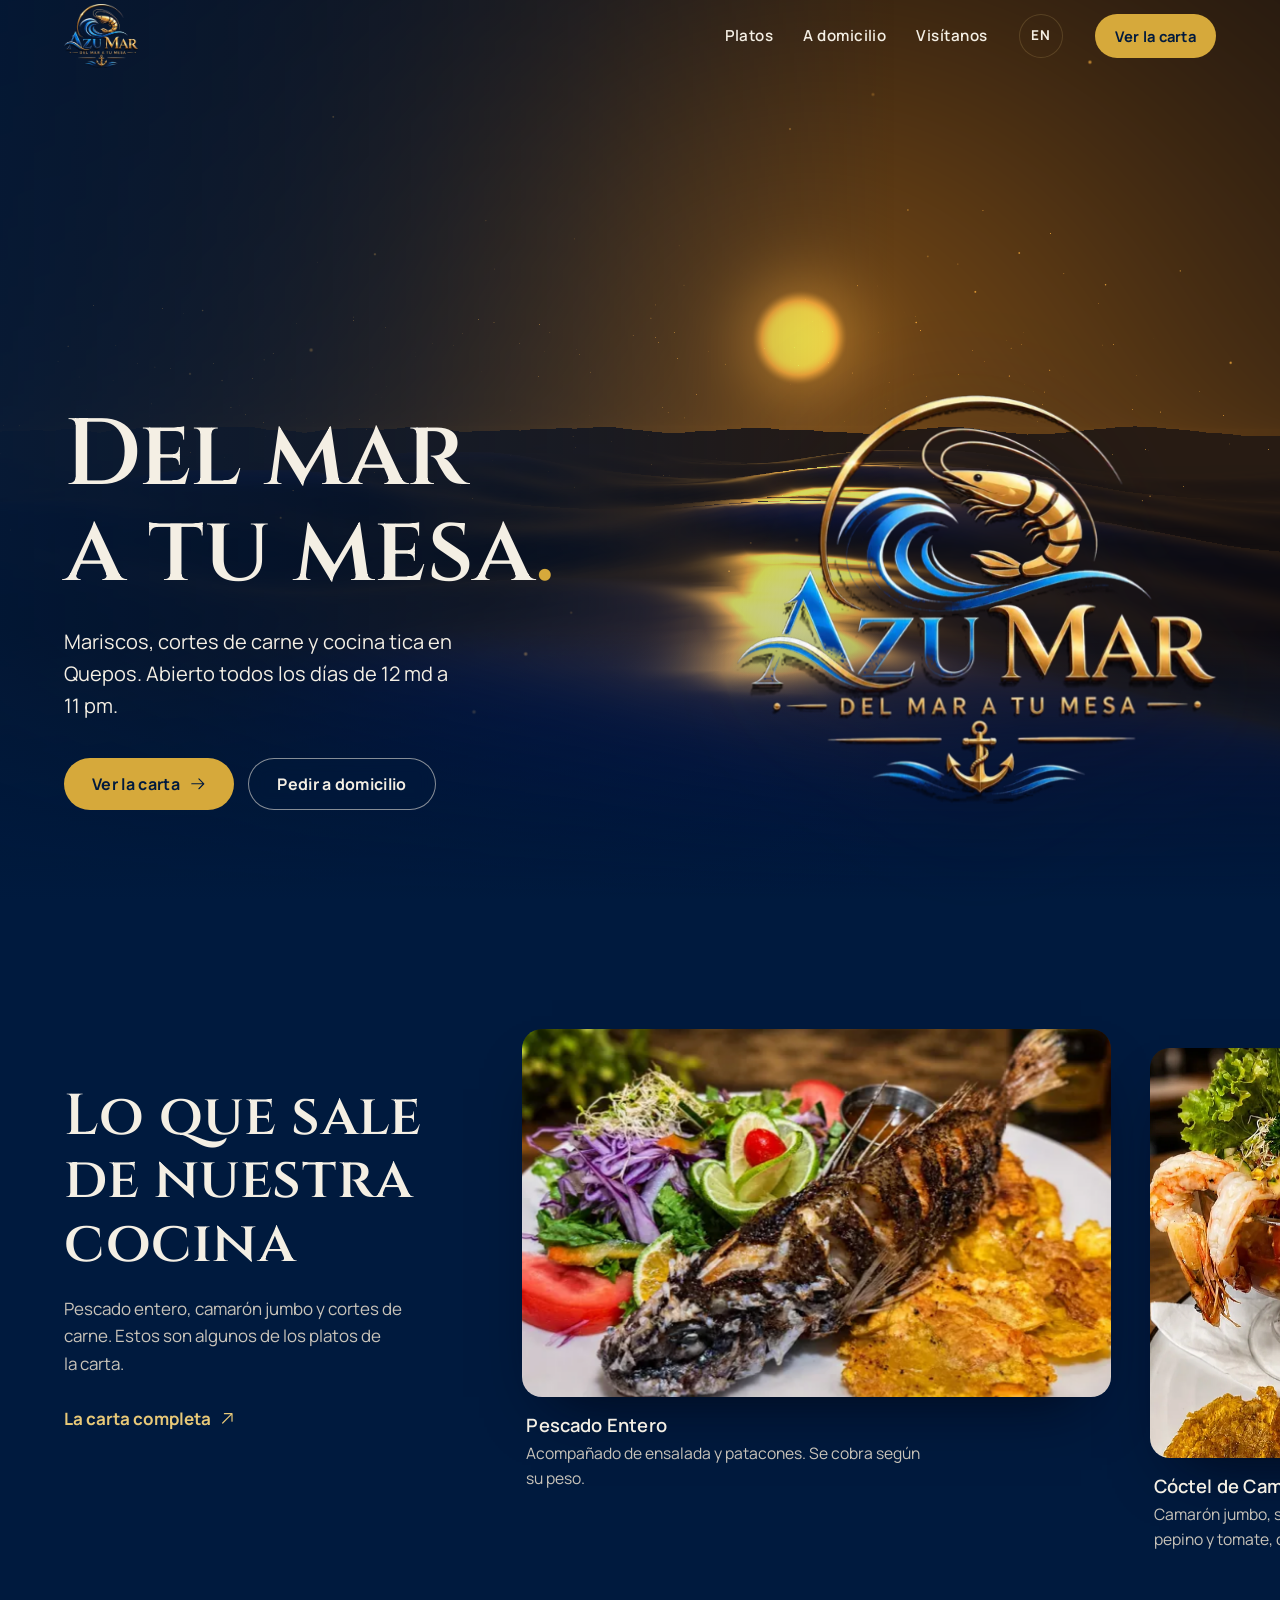
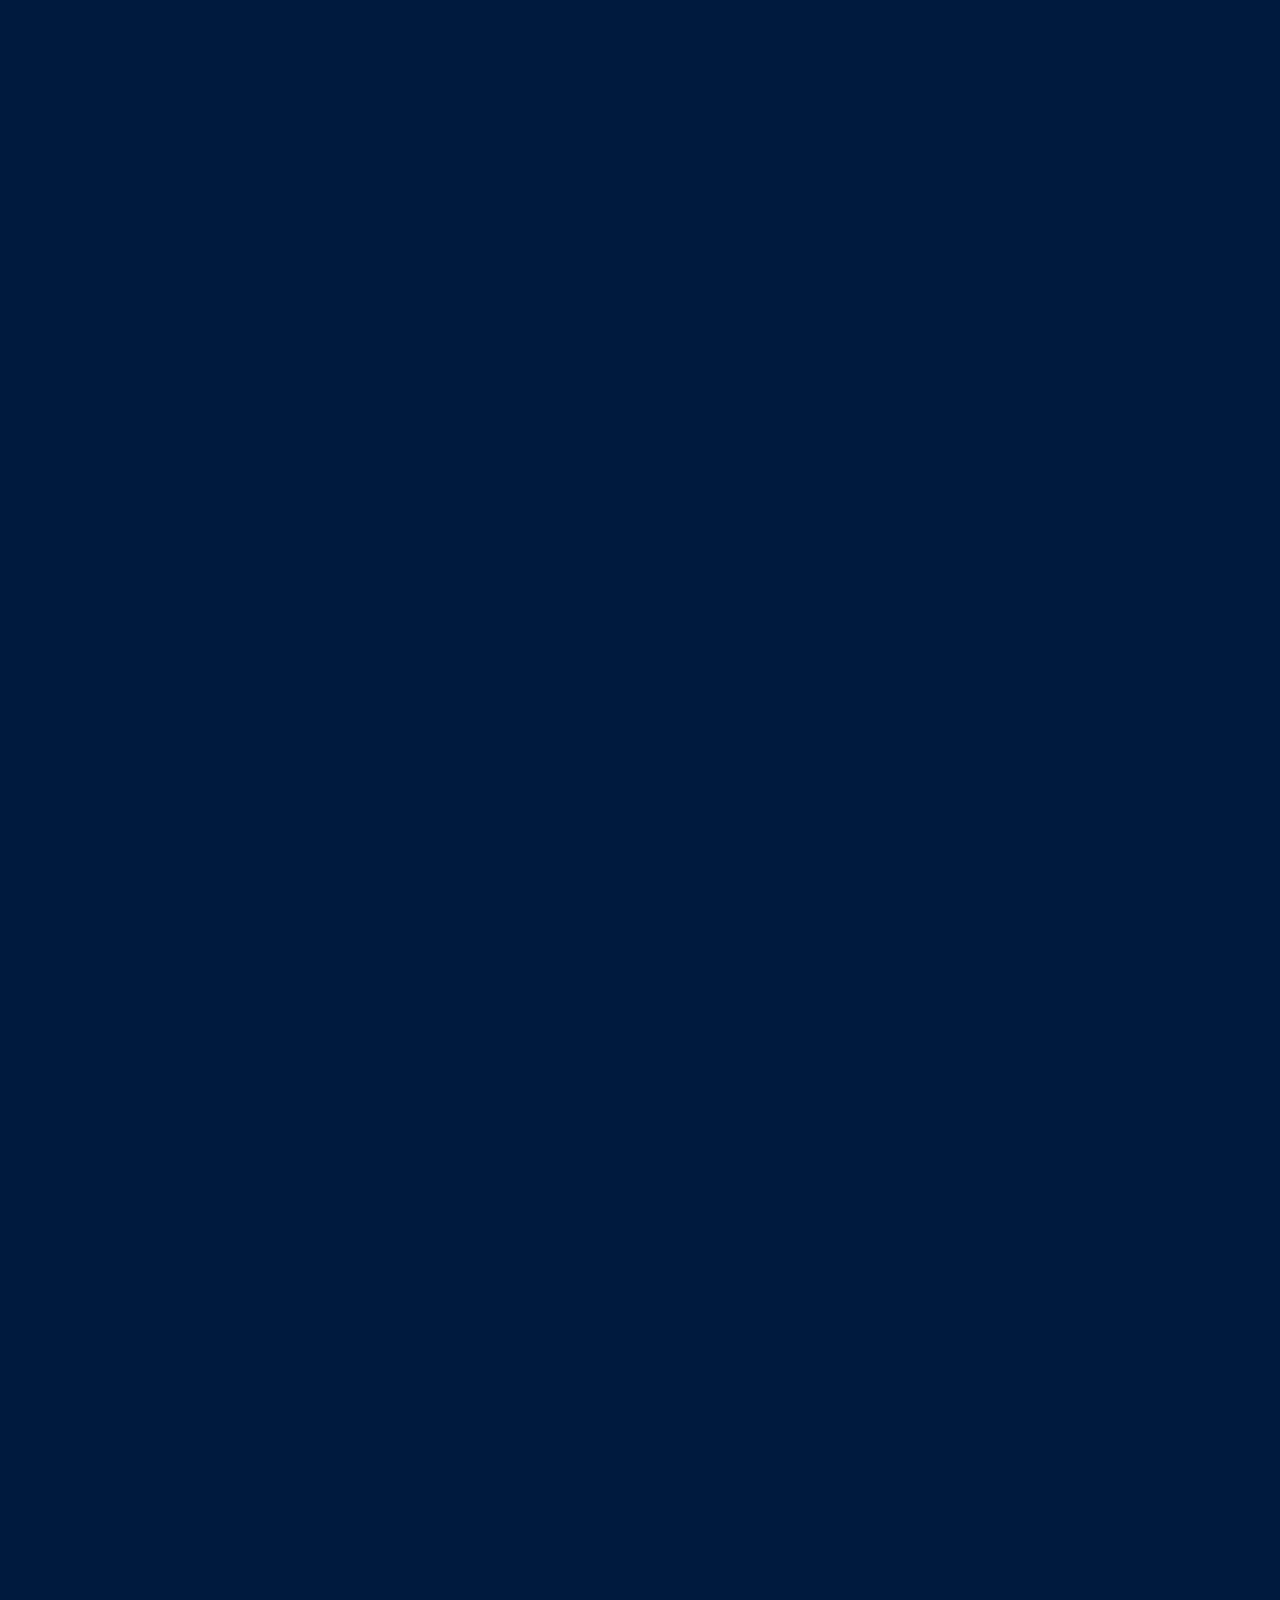
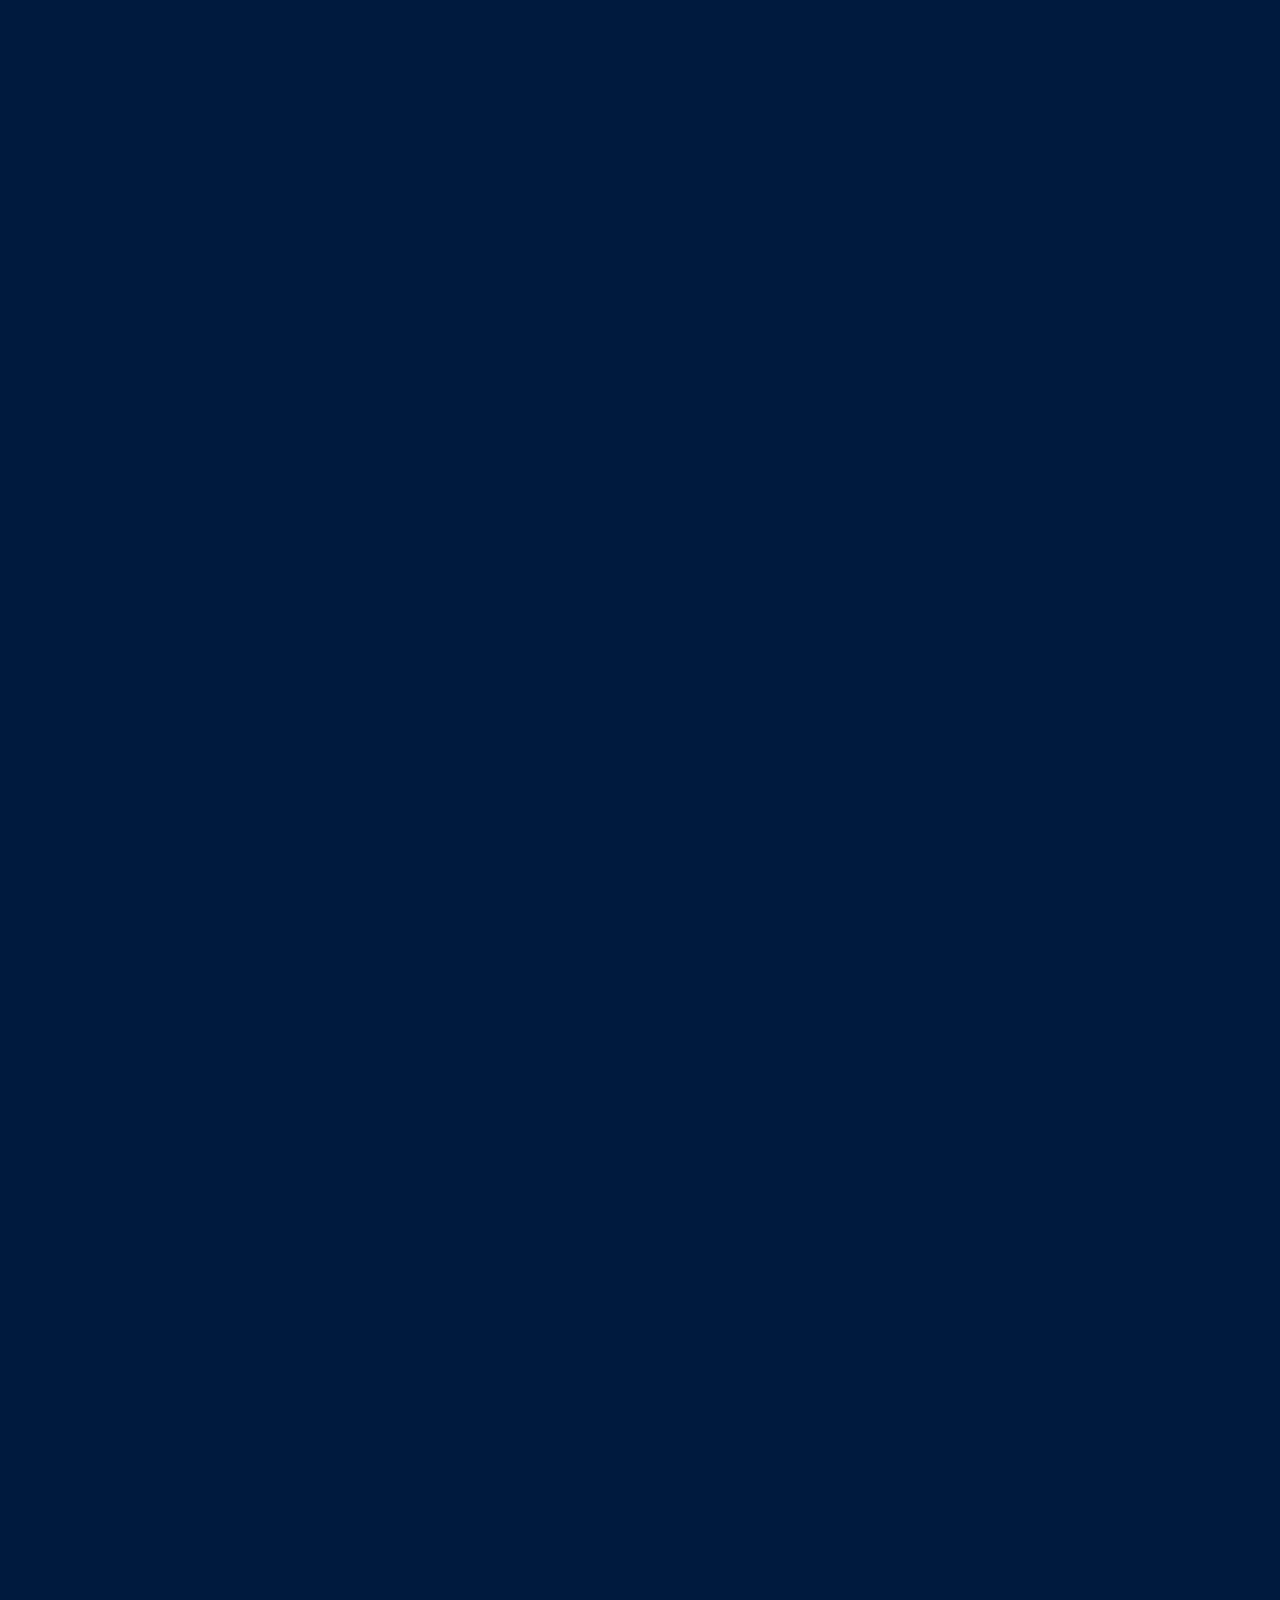
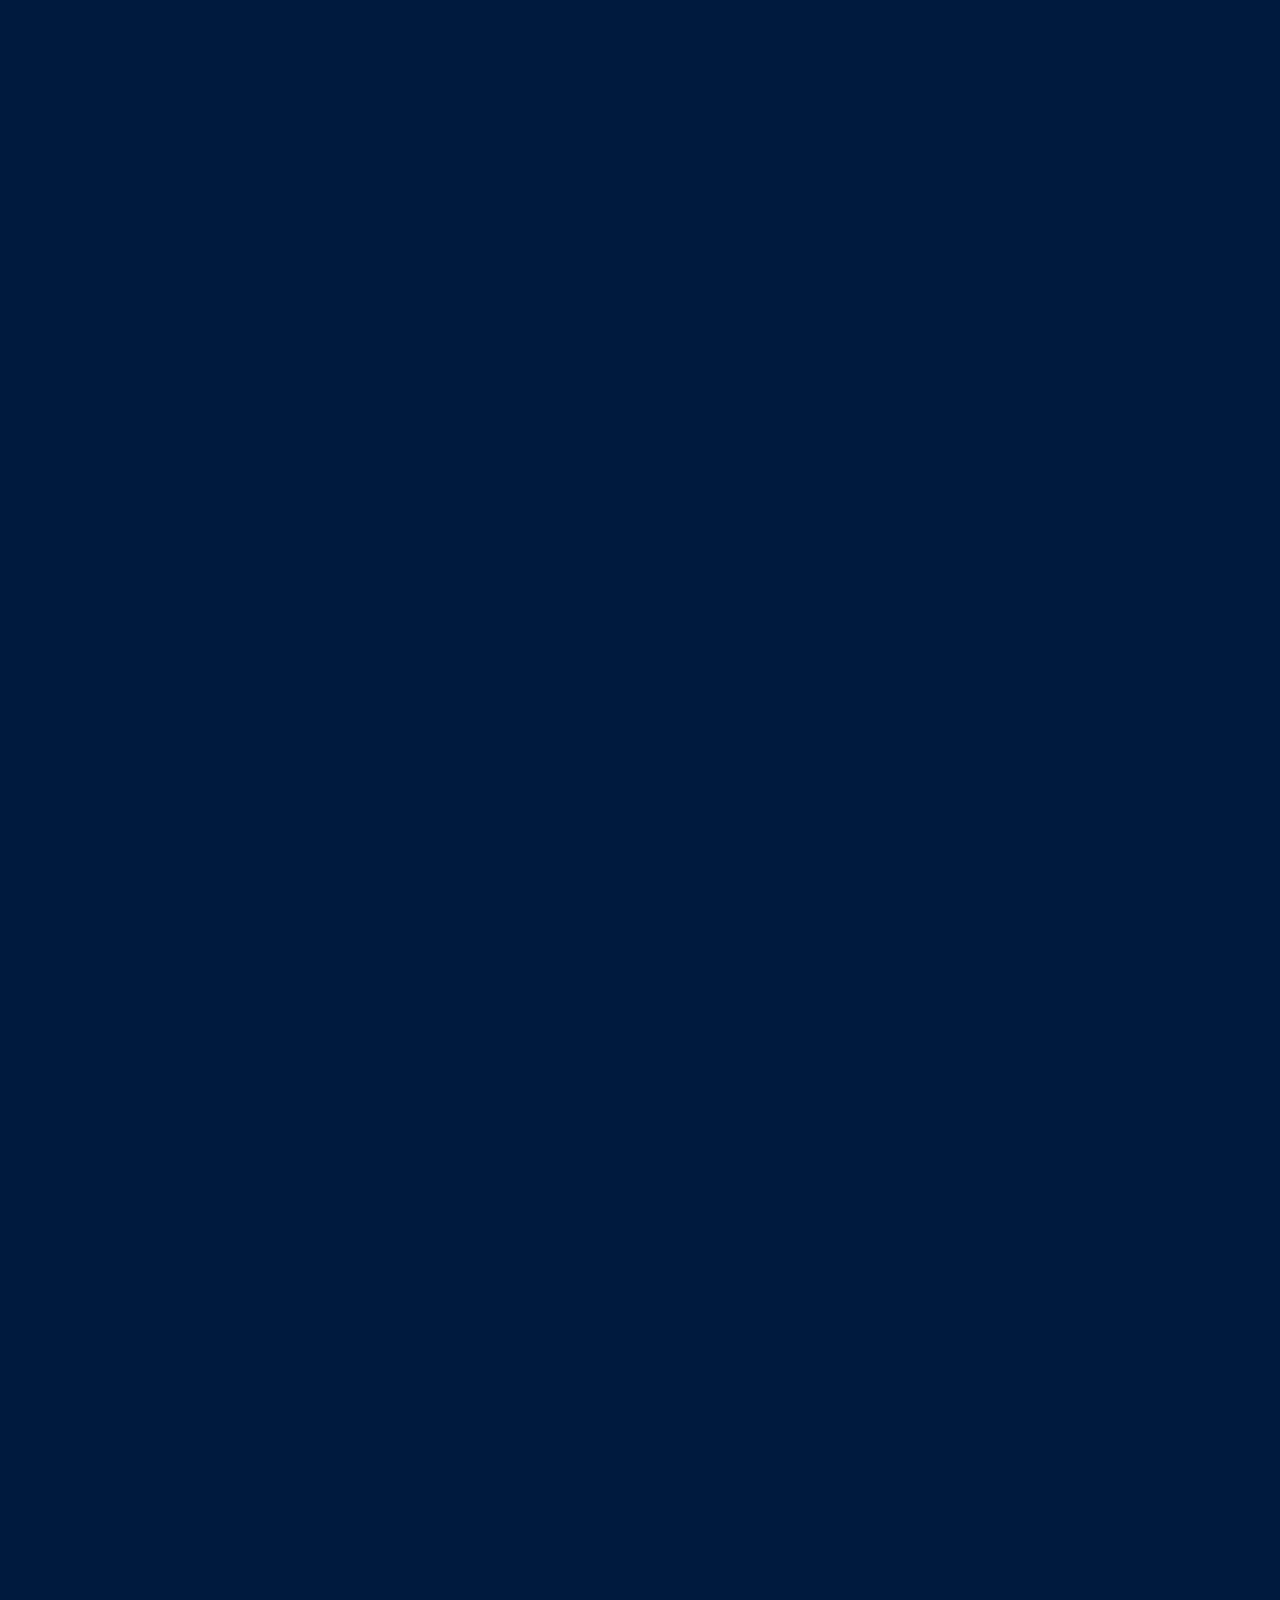
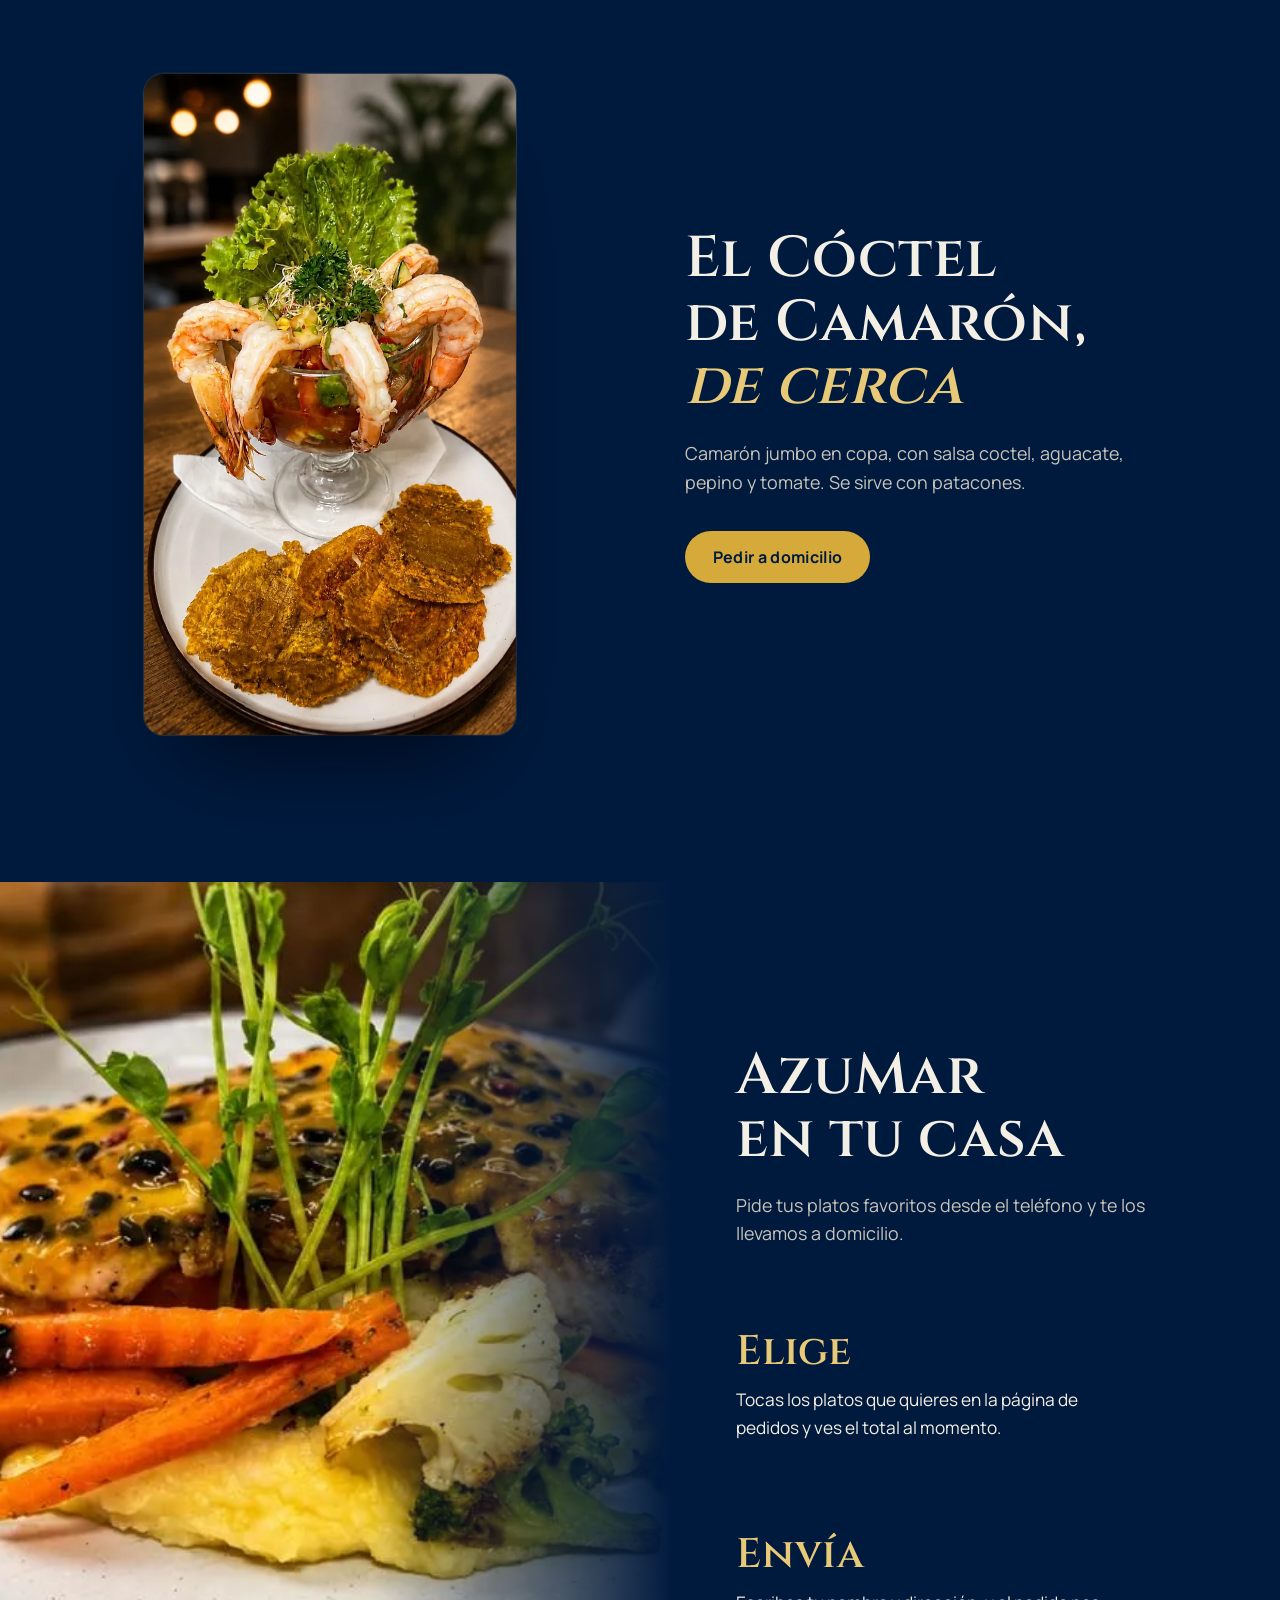
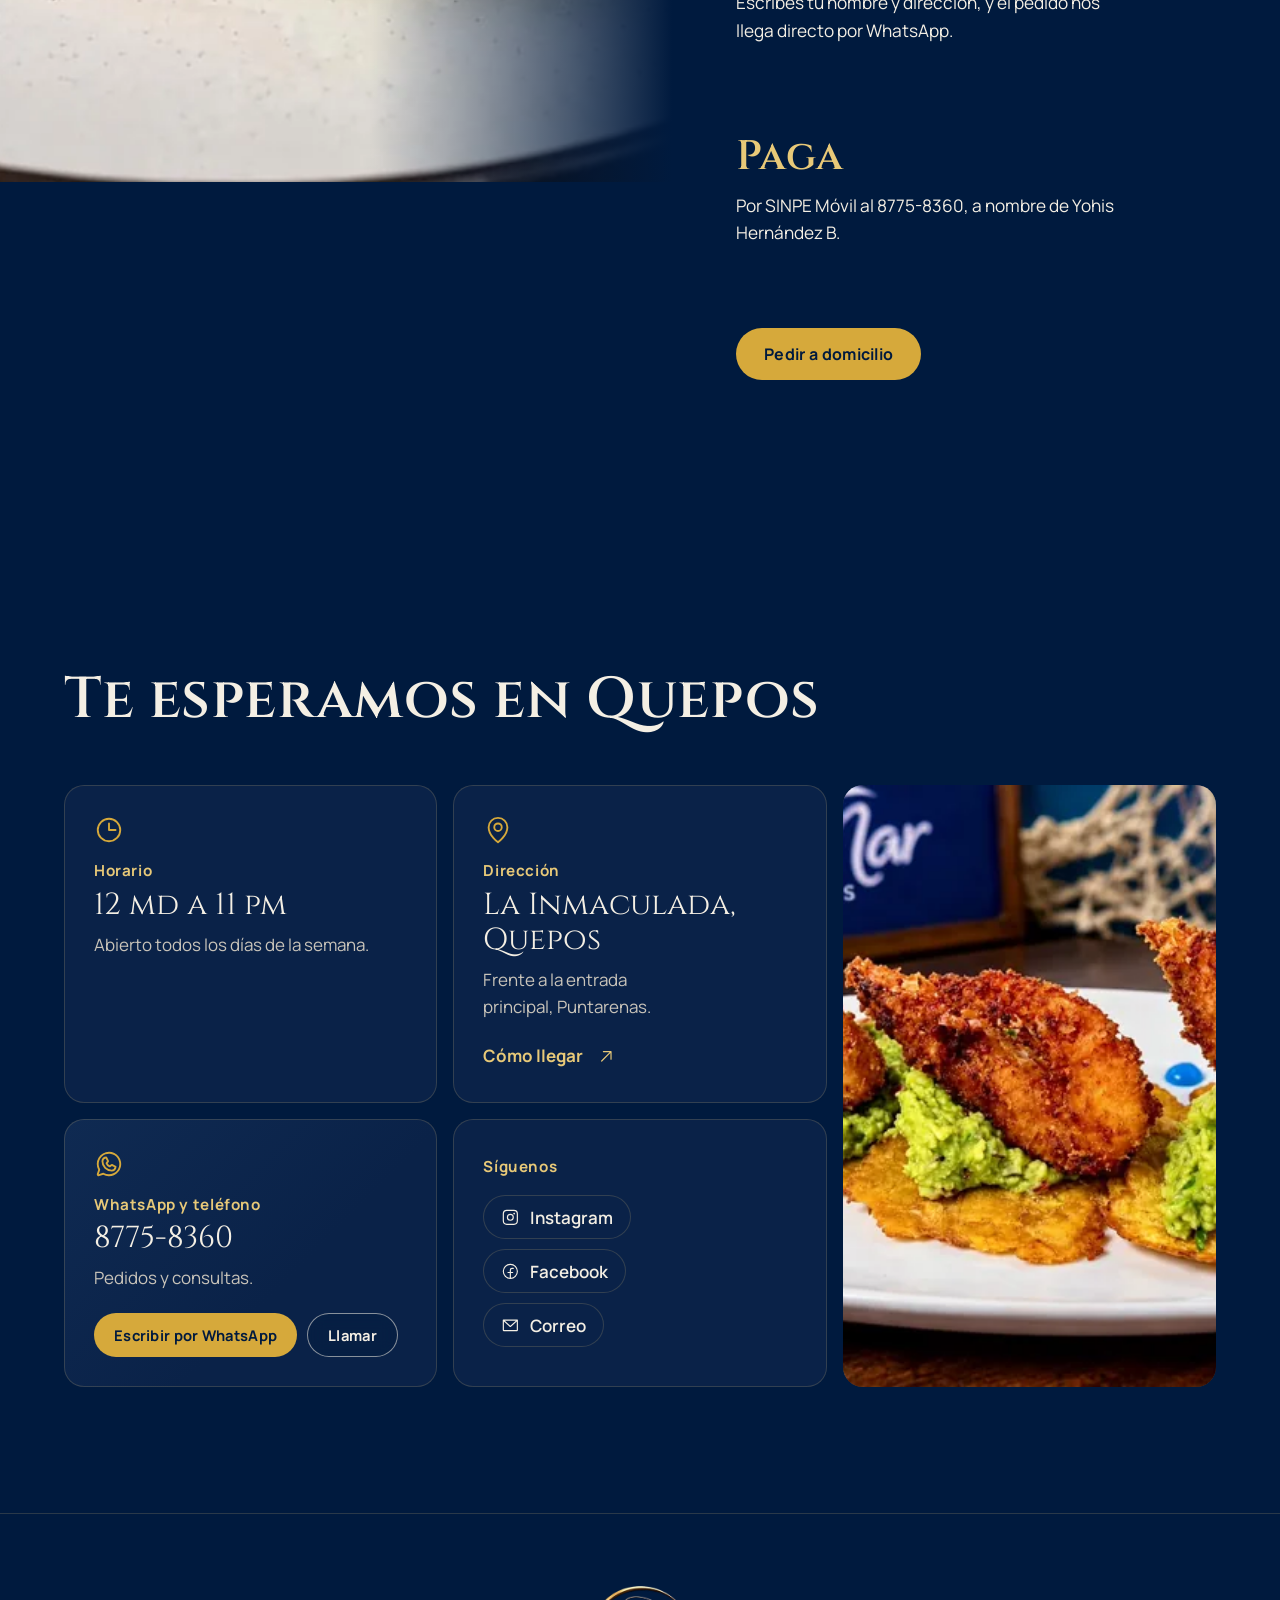
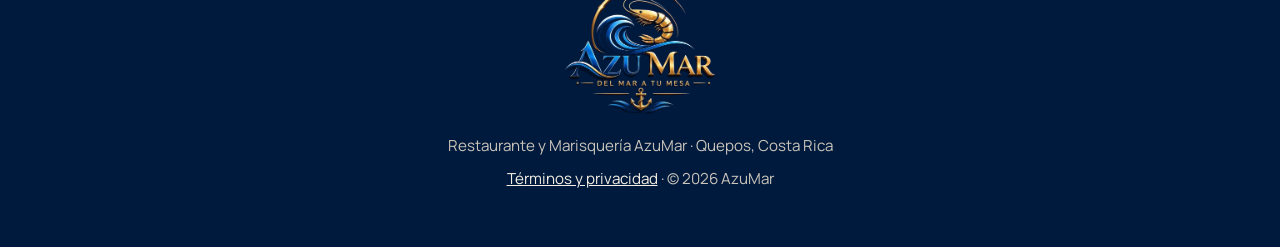
==== index.html @ 86ce8f49 "Reemplazar el menú viejo por la web nueva de AzuMar La web deja de ser la carta en fotos y pasa a se" ====
<!DOCTYPE html>
<html lang="es-CR">
<head>
<meta charset="utf-8">
<meta name="viewport" content="width=device-width, initial-scale=1, viewport-fit=cover">
<title>AzuMar · Restaurante y Marisquería en Quepos, Costa Rica</title>
<meta name="description" content="Mariscos, cortes de carne y cocina tica en Quepos. Abierto todos los días de 12 md a 11 pm, con servicio a domicilio.">
<meta name="theme-color" content="#001A3E">
<meta name="color-scheme" content="dark">
<link rel="canonical" href="https://menu-azu-mar.vercel.app/">

<meta property="og:type" content="website">
<meta property="og:locale" content="es_CR">
<meta property="og:title" content="AzuMar · Del mar a tu mesa">
<meta property="og:description" content="Restaurante y Marisquería en Quepos, Costa Rica. Abierto todos los días de 12 md a 11 pm.">
<meta property="og:url" content="https://menu-azu-mar.vercel.app/">
<meta property="og:image" content="https://menu-azu-mar.vercel.app/plato-coctel.webp">

<link rel="alternate" hreflang="es" href="https://menu-azu-mar.vercel.app/">
<link rel="alternate" hreflang="en" href="https://menu-azu-mar.vercel.app/en">
<link rel="alternate" hreflang="x-default" href="https://menu-azu-mar.vercel.app/">
<link rel="icon" href="icono.png">
<link rel="apple-touch-icon" href="icono.png">
<link rel="preload" href="fuente-cinzel.woff2" as="font" type="font/woff2" crossorigin>
<link rel="preload" href="fuente-manrope.woff2" as="font" type="font/woff2" crossorigin>
<link rel="preload" href="logo-azumar.webp" as="image">
<link rel="modulepreload" href="three.module.min.js">
<link rel="stylesheet" href="estilos.css">
<script>
  // Esconde el texto de la portada un instante para que entre animado.
  // Si en 3 segundos la animación no arrancó (sin conexión, error), se muestra igual.
  if (!matchMedia('(prefers-reduced-motion: reduce)').matches) {
    document.documentElement.classList.add('js-anima');
    setTimeout(function () {
      if (!document.documentElement.classList.contains('animado')) document.documentElement.classList.remove('js-anima');
    }, 3000);
  }
</script>

<script type="application/ld+json">
{
  "@context": "https://schema.org",
  "@type": "Restaurant",
  "name": "Restaurante y Marisquería AzuMar",
  "slogan": "Del mar a tu mesa",
  "servesCuisine": ["Mariscos", "Costarricense", "Cortes de carne"],
  "telephone": "+506 8775-8360",
  "email": "azumarrestaurante@gmail.com",
  "address": {
    "@type": "PostalAddress",
    "streetAddress": "La Inmaculada, frente a la entrada principal",
    "addressLocality": "Quepos",
    "addressRegion": "Puntarenas",
    "addressCountry": "CR"
  },
  "geo": { "@type": "GeoCoordinates", "latitude": 9.4306, "longitude": -84.1616 },
  "openingHoursSpecification": {
    "@type": "OpeningHoursSpecification",
    "dayOfWeek": ["Monday","Tuesday","Wednesday","Thursday","Friday","Saturday","Sunday"],
    "opens": "12:00",
    "closes": "23:00"
  },
  "url": "https://menu-azu-mar.vercel.app/",
  "image": "https://menu-azu-mar.vercel.app/plato-coctel.webp",
  "hasMenu": "https://menu-azu-mar.vercel.app/carta",
  "sameAs": [
    "https://www.instagram.com/azu_mar_rest",
    "https://www.facebook.com/profile.php?id=61591189964160"
  ]
}
</script>
</head>
<body>
<svg width="0" height="0" style="position:absolute" aria-hidden="true" focusable="false">
<!-- Íconos de Phosphor Icons (MIT), copiados tal cual. -->
<symbol id="i-clock" viewBox="0 0 256 256"><path d="M128,24A104,104,0,1,0,232,128,104.11,104.11,0,0,0,128,24Zm0,192a88,88,0,1,1,88-88A88.1,88.1,0,0,1,128,216Zm64-88a8,8,0,0,1-8,8H128a8,8,0,0,1-8-8V72a8,8,0,0,1,16,0v48h48A8,8,0,0,1,192,128Z"/></symbol>
<symbol id="i-map-pin" viewBox="0 0 256 256"><path d="M128,64a40,40,0,1,0,40,40A40,40,0,0,0,128,64Zm0,64a24,24,0,1,1,24-24A24,24,0,0,1,128,128Zm0-112a88.1,88.1,0,0,0-88,88c0,31.4,14.51,64.68,42,96.25a254.19,254.19,0,0,0,41.45,38.3,8,8,0,0,0,9.18,0A254.19,254.19,0,0,0,174,200.25c27.45-31.57,42-64.85,42-96.25A88.1,88.1,0,0,0,128,16Zm0,206c-16.53-13-72-60.75-72-118a72,72,0,0,1,144,0C200,161.23,144.53,209,128,222Z"/></symbol>
<symbol id="i-whatsapp-logo" viewBox="0 0 256 256"><path d="M187.58,144.84l-32-16a8,8,0,0,0-8,.5l-14.69,9.8a40.55,40.55,0,0,1-16-16l9.8-14.69a8,8,0,0,0,.5-8l-16-32A8,8,0,0,0,104,64a40,40,0,0,0-40,40,88.1,88.1,0,0,0,88,88,40,40,0,0,0,40-40A8,8,0,0,0,187.58,144.84ZM152,176a72.08,72.08,0,0,1-72-72A24,24,0,0,1,99.29,80.46l11.48,23L101,118a8,8,0,0,0-.73,7.51,56.47,56.47,0,0,0,30.15,30.15A8,8,0,0,0,138,155l14.61-9.74,23,11.48A24,24,0,0,1,152,176ZM128,24A104,104,0,0,0,36.18,176.88L24.83,210.93a16,16,0,0,0,20.24,20.24l34.05-11.35A104,104,0,1,0,128,24Zm0,192a87.87,87.87,0,0,1-44.06-11.81,8,8,0,0,0-6.54-.67L40,216,52.47,178.6a8,8,0,0,0-.66-6.54A88,88,0,1,1,128,216Z"/></symbol>
<symbol id="i-instagram-logo" viewBox="0 0 256 256"><path d="M128,80a48,48,0,1,0,48,48A48.05,48.05,0,0,0,128,80Zm0,80a32,32,0,1,1,32-32A32,32,0,0,1,128,160ZM176,24H80A56.06,56.06,0,0,0,24,80v96a56.06,56.06,0,0,0,56,56h96a56.06,56.06,0,0,0,56-56V80A56.06,56.06,0,0,0,176,24Zm40,152a40,40,0,0,1-40,40H80a40,40,0,0,1-40-40V80A40,40,0,0,1,80,40h96a40,40,0,0,1,40,40ZM192,76a12,12,0,1,1-12-12A12,12,0,0,1,192,76Z"/></symbol>
<symbol id="i-facebook-logo" viewBox="0 0 256 256"><path d="M128,24A104,104,0,1,0,232,128,104.11,104.11,0,0,0,128,24Zm8,191.63V152h24a8,8,0,0,0,0-16H136V112a16,16,0,0,1,16-16h16a8,8,0,0,0,0-16H152a32,32,0,0,0-32,32v24H96a8,8,0,0,0,0,16h24v63.63a88,88,0,1,1,16,0Z"/></symbol>
<symbol id="i-envelope-simple" viewBox="0 0 256 256"><path d="M224,48H32a8,8,0,0,0-8,8V192a16,16,0,0,0,16,16H216a16,16,0,0,0,16-16V56A8,8,0,0,0,224,48ZM203.43,64,128,133.15,52.57,64ZM216,192H40V74.19l82.59,75.71a8,8,0,0,0,10.82,0L216,74.19V192Z"/></symbol>
<symbol id="i-arrow-right" viewBox="0 0 256 256"><path d="M221.66,133.66l-72,72a8,8,0,0,1-11.32-11.32L196.69,136H40a8,8,0,0,1,0-16H196.69L138.34,61.66a8,8,0,0,1,11.32-11.32l72,72A8,8,0,0,1,221.66,133.66Z"/></symbol>
<symbol id="i-arrow-up-right" viewBox="0 0 256 256"><path d="M200,64V168a8,8,0,0,1-16,0V83.31L69.66,197.66a8,8,0,0,1-11.32-11.32L172.69,72H88a8,8,0,0,1,0-16H192A8,8,0,0,1,200,64Z"/></symbol>
</svg>

<a class="saltar" href="#contenido">Saltar al contenido</a>

<header class="nav" id="nav">
  <a class="nav-marca" href="#inicio" aria-label="AzuMar, volver al inicio">
    <img src="logo-azumar-360.webp" alt="" width="360" height="307">
  </a>
  <button class="nav-menu" type="button" aria-expanded="false" aria-controls="nav-enlaces" aria-label="Abrir la navegación"><svg class="icono" viewBox="0 0 256 256" aria-hidden="true"><path d="M224,128a8,8,0,0,1-8,8H40a8,8,0,0,1,0-16H216A8,8,0,0,1,224,128ZM40,72H216a8,8,0,0,0,0-16H40a8,8,0,0,0,0,16ZM216,184H40a8,8,0,0,0,0,16H216a8,8,0,0,0,0-16Z"/></svg></button>
  <nav aria-label="Principal">
    <ul class="nav-enlaces" id="nav-enlaces">
      <li><a href="#platos">Platos</a></li>
      <li><a href="#express">A domicilio</a></li>
      <li><a href="#visitanos">Visítanos</a></li>
    </ul>
  </nav>
  <a class="nav-idioma" href="en.html" hreflang="en" lang="en" aria-label="View this page in English">EN</a>
  <a class="boton boton-oro boton-chico" href="carta.html">Ver la carta</a>
</header>

<main id="contenido" tabindex="-1">

  <!-- Portada: el mar en 3D detrás, el mensaje a la izquierda y el logo flotando a la derecha. -->
  <section class="portada" id="inicio" aria-labelledby="titulo-portada">
    <div class="portada-fondo" aria-hidden="true">
      <canvas id="mar"></canvas>
      <div class="portada-velo"></div>
    </div>

    <div class="portada-contenido">
      <div class="portada-texto">
        <h1 id="titulo-portada" class="revela">
          <span class="linea">Del mar</span>
          <span class="linea">a tu mesa<span class="punto">.</span></span>
        </h1>
        <p class="portada-sub revela">Mariscos, cortes de carne y cocina tica en Quepos. Abierto todos los días de 12 md a 11 pm.</p>
        <div class="portada-botones revela">
          <a class="boton boton-oro" href="carta.html">
            Ver la carta
            <svg class="icono" aria-hidden="true"><use href="#i-arrow-right"/></svg>
          </a>
          <a class="boton boton-linea" href="pedido.html">Pedir a domicilio</a>
        </div>
      </div>

      <div class="portada-logo" aria-hidden="true">
        <img src="logo-azumar.webp" alt="" width="600" height="511" fetchpriority="high">
      </div>
    </div>
  </section>

  <!-- Los platos: la sección se queda quieta y las fotos pasan de lado mientras se baja. -->
  <section class="platos" id="platos" aria-labelledby="titulo-platos">
    <div class="platos-pista" id="pista">
      <div class="platos-intro">
        <h2 id="titulo-platos">Lo que sale de nuestra cocina</h2>
        <p>Pescado entero, camarón jumbo y cortes de carne. Estos son algunos de los platos de la carta.</p>
        <a class="enlace-flecha" href="carta.html">
          La carta completa
          <svg class="icono" aria-hidden="true"><use href="#i-arrow-up-right"/></svg>
        </a>
      </div>

      <ul class="platos-lista" role="list">
        <li class="plato plato-ancho">
          <figure>
            <div class="plato-foto"><img src="plato-pescado-entero-720.webp" srcset="plato-pescado-entero-720.webp 720w, plato-pescado-entero.webp 1400w" sizes="(max-width: 767px) 86vw, 46vw" alt="Pescado entero dorado con ensalada fresca, limón y patacones" loading="lazy" width="1400" height="788"></div>
            <figcaption><h3>Pescado Entero</h3><p>Acompañado de ensalada y patacones. Se cobra según su peso.</p></figcaption>
          </figure>
        </li>
        <li class="plato plato-alto">
          <figure>
            <div class="plato-foto"><img src="plato-coctel-720.webp" srcset="plato-coctel-720.webp 720w, plato-coctel.webp 1400w" sizes="(max-width: 767px) 70vw, 24vw" alt="Cóctel de camarón jumbo en copa, con lechuga y patacones" loading="lazy" width="900" height="1600"></div>
            <figcaption><h3>Cóctel de Camarón</h3><p>Camarón jumbo, salsa coctel, aguacate, pepino y tomate, con patacones.</p></figcaption>
          </figure>
        </li>
        <li class="plato">
          <figure>
            <div class="plato-foto"><img src="plato-ceviche-720.webp" srcset="plato-ceviche-720.webp 720w, plato-ceviche.webp 1400w" sizes="(max-width: 767px) 80vw, 34vw" alt="Ceviche de pescado con cebolla morada y culantro" loading="lazy" width="1400" height="840"></div>
            <figcaption><h3>Ceviche de Pescado</h3><p>Marinado en limón con cebolla morada, chile dulce y culantro, con patacones.</p></figcaption>
          </figure>
        </li>
        <li class="plato plato-ancho">
          <figure>
            <div class="plato-foto"><img src="plato-arroz-azumar-720.webp" srcset="plato-arroz-azumar-720.webp 720w, plato-arroz-azumar.webp 1400w" sizes="(max-width: 767px) 86vw, 46vw" alt="Arroz AzuMar con camarones y lomito" loading="lazy" width="1400" height="788"></div>
            <figcaption><h3>Arroz AzuMar</h3><p>Camarones y lomito, acompañado con papas fritas y ensalada.</p></figcaption>
          </figure>
        </li>
        <li class="plato">
          <figure>
            <div class="plato-foto"><img src="plato-tartar-720.webp" srcset="plato-tartar-720.webp 720w, plato-tartar.webp 1400w" sizes="(max-width: 767px) 80vw, 34vw" alt="Tartar de atún en capas con mango y aguacate" loading="lazy" width="1280" height="879"></div>
            <figcaption><h3>Tartar de Atún</h3><p>Servido con mango, aguacate y chips de yuca.</p></figcaption>
          </figure>
        </li>
        <li class="plato plato-alto">
          <figure>
            <div class="plato-foto"><img src="plato-churrasco-720.webp" srcset="plato-churrasco-720.webp 720w, plato-churrasco.webp 1400w" sizes="(max-width: 767px) 70vw, 24vw" alt="Churrasco a la parrilla con chimichurri" loading="lazy" width="1086" height="1448"></div>
            <figcaption><h3>Churrasco</h3><p>Con chimichurri argentino, servido con puré y vegetales.</p></figcaption>
          </figure>
        </li>
        <li class="plato plato-ancho">
          <figure>
            <div class="plato-foto"><img src="plato-filet-maracuya-720.webp" srcset="plato-filet-maracuya-720.webp 720w, plato-filet-maracuya.webp 1400w" sizes="(max-width: 767px) 86vw, 46vw" alt="Filet de pescado bañado en salsa de maracuyá" loading="lazy" width="1280" height="720"></div>
            <figcaption><h3>Filet de Pescado</h3><p>Con salsa de ajo o de maracuyá, servido con puré y vegetales.</p></figcaption>
          </figure>
        </li>
        <li class="plato plato-alto">
          <figure>
            <div class="plato-foto"><img src="plato-filet-camarones-720.webp" srcset="plato-filet-camarones-720.webp 720w, plato-filet-camarones.webp 1400w" sizes="(max-width: 767px) 70vw, 24vw" alt="Filet de pescado cubierto con salsa de camarones" loading="lazy" width="1146" height="1372"></div>
            <figcaption><h3>Filet con Salsa de Camarones</h3><p>Acompañado de puré y vegetales.</p></figcaption>
          </figure>
        </li>
        <li class="plato">
          <figure>
            <div class="plato-foto"><img src="plato-camarones-patacon-720.webp" srcset="plato-camarones-patacon-720.webp 720w, plato-camarones-patacon.webp 1400w" sizes="(max-width: 767px) 80vw, 34vw" alt="Camarones sobre guacamole y patacones" loading="lazy" width="1280" height="720"></div>
            <figcaption><h3>Camarones con Patacón y Guacamole</h3><p>Camarones sobre una cama de guacamole y patacones.</p></figcaption>
          </figure>
        </li>
        <li class="plato">
          <figure>
            <div class="plato-foto"><img src="plato-calamares-720.webp" srcset="plato-calamares-720.webp 720w, plato-calamares.webp 1400w" sizes="(max-width: 767px) 80vw, 34vw" alt="Aros de calamar empanizados con papas fritas" loading="lazy" width="1280" height="960"></div>
            <figcaption><h3>Aros de Calamar a la AzuMar</h3><p>Calamares empanizados, acompañados con papas fritas.</p></figcaption>
          </figure>
        </li>
        <li class="plato plato-ancho">
          <figure>
            <div class="plato-foto"><img src="plato-quesadilla-720.webp" srcset="plato-quesadilla-720.webp 720w, plato-quesadilla.webp 1400w" sizes="(max-width: 767px) 86vw, 46vw" alt="Quesadilla de camarón con papas fritas y ensalada" loading="lazy" width="1280" height="720"></div>
            <figcaption><h3>Quesadilla de Camarón</h3><p>Tortilla de harina con camarón salteado y mozzarella, con papas y ensalada.</p></figcaption>
          </figure>
        </li>
      </ul>
    </div>
  </section>

  <!-- El plato estrella en 3D: se inclina con el mouse o el dedo. -->
  <section class="estrella" aria-labelledby="titulo-estrella">
    <div class="estrella-escena" id="escena-plato">
      <div class="estrella-aro" aria-hidden="true"></div>
      <div class="estrella-tarjeta" id="tarjeta-plato">
        <img src="plato-coctel-720.webp" srcset="plato-coctel-720.webp 720w, plato-coctel.webp 1400w" sizes="(max-width: 767px) 72vw, 30vw" alt="Cóctel de camarón jumbo servido en copa de vidrio, con patacones al lado" loading="lazy" width="900" height="1600">
        <div class="estrella-brillo" aria-hidden="true"></div>
      </div>
    </div>
    <div class="estrella-texto">
      <h2 id="titulo-estrella">El Cóctel de Camarón, <em>de cerca</em></h2>
      <p>Camarón jumbo en copa, con salsa coctel, aguacate, pepino y tomate. Se sirve con patacones.</p>
      <a class="boton boton-oro" href="pedido.html">Pedir a domicilio</a>
    </div>
  </section>

  <!-- El Express: la foto se queda fija a un lado mientras se leen los pasos. -->
  <section class="express" id="express" aria-labelledby="titulo-express">
    <div class="express-foto" aria-hidden="true">
      <img src="plato-filet-maracuya.webp" alt="" loading="lazy" width="1280" height="720">
    </div>
    <div class="express-texto">
      <h2 id="titulo-express">AzuMar en tu casa</h2>
      <p class="express-intro">Pide tus platos favoritos desde el teléfono y te los llevamos a domicilio.</p>
      <ol class="pasos">
        <li>
          <h3>Elige</h3>
          <p>Tocas los platos que quieres en la página de pedidos y ves el total al momento.</p>
        </li>
        <li>
          <h3>Envía</h3>
          <p>Escribes tu nombre y dirección, y el pedido nos llega directo por WhatsApp.</p>
        </li>
        <li>
          <h3>Paga</h3>
          <p>Por SINPE Móvil al 8775-8360, a nombre de Yohis Hernández B.</p>
        </li>
      </ol>
      <a class="boton boton-oro" href="pedido.html">Pedir a domicilio</a>
    </div>
  </section>

  <!-- Visítanos: cinco datos, cinco celdas. -->
  <section class="visita" id="visitanos" aria-labelledby="titulo-visita">
    <h2 id="titulo-visita">Te esperamos en Quepos</h2>
    <div class="visita-rejilla">
      <div class="celda celda-horario">
        <svg class="icono icono-grande" aria-hidden="true"><use href="#i-clock"/></svg>
        <h3>Horario</h3>
        <p class="dato-grande">12 md a 11 pm</p>
        <p>Abierto todos los días de la semana.</p>
      </div>

      <a class="celda celda-mapa" href="https://www.google.com/maps/search/?api=1&amp;query=9.4306%2C-84.1616" target="_blank" rel="noopener">
        <svg class="icono icono-grande" aria-hidden="true"><use href="#i-map-pin"/></svg>
        <h3>Dirección</h3>
        <p class="dato-grande">La Inmaculada, Quepos</p>
        <p>Frente a la entrada principal, Puntarenas.</p>
        <span class="enlace-flecha">Cómo llegar<span class="solo-lector"> (abre en otra pestaña)</span> <svg class="icono" aria-hidden="true"><use href="#i-arrow-up-right"/></svg></span>
      </a>

      <div class="celda celda-foto" aria-hidden="true">
        <img src="plato-camarones-patacon-720.webp" alt="" loading="lazy" width="720" height="405">
      </div>

      <div class="celda celda-whatsapp">
        <svg class="icono icono-grande" aria-hidden="true"><use href="#i-whatsapp-logo"/></svg>
        <h3>WhatsApp y teléfono</h3>
        <p class="dato-grande">8775-8360</p>
        <p>Pedidos y consultas.</p>
        <div class="celda-acciones">
          <a class="boton boton-oro boton-chico" href="https://wa.me/50687758360" target="_blank" rel="noopener">Escribir por WhatsApp<span class="solo-lector"> (abre en otra pestaña)</span></a>
          <a class="boton boton-linea boton-chico" href="tel:+50687758360">Llamar</a>
        </div>
      </div>

      <div class="celda celda-redes">
        <h3>Síguenos</h3>
        <ul class="redes" role="list">
          <li><a href="https://www.instagram.com/azu_mar_rest" target="_blank" rel="noopener"><svg class="icono" aria-hidden="true"><use href="#i-instagram-logo"/></svg>Instagram<span class="solo-lector"> (abre en otra pestaña)</span></a></li>
          <li><a href="https://www.facebook.com/profile.php?id=61591189964160" target="_blank" rel="noopener"><svg class="icono" aria-hidden="true"><use href="#i-facebook-logo"/></svg>Facebook<span class="solo-lector"> (abre en otra pestaña)</span></a></li>
          <li><a href="mailto:azumarrestaurante@gmail.com"><svg class="icono" aria-hidden="true"><use href="#i-envelope-simple"/></svg>Correo</a></li>
        </ul>
      </div>
    </div>
  </section>
</main>

<footer class="pie">
  <img src="logo-azumar-360.webp" alt="AzuMar, del mar a tu mesa" width="360" height="307" loading="lazy">
  <p>Restaurante y Marisquería AzuMar · Quepos, Costa Rica</p>
  <p class="pie-legal"><a href="legal.html">Términos y privacidad</a> <span aria-hidden="true">·</span> © 2026 AzuMar</p>
</footer>

<script src="gsap.min.js" defer></script>
<script src="ScrollTrigger.min.js" defer></script>
<script src="lenis.min.js" defer></script>
<script src="nav.js" defer></script>
<script type="module" src="sitio.js"></script>
</body>
</html>
---- estilos.css ----
/*
 * AzuMar · estilos de la web principal.
 *
 * Paleta y tipografía salen del logo y de la carta: marino de fondo, dorado
 * de acento, crema para leer. El sitio es oscuro a propósito (así es la
 * marca), no hay versión clara.
 *
 * Regla de esquinas, igual en toda la página:
 *   - todo lo que se toca (botones, enlaces-píldora): píldora, 999px
 *   - fotos y celdas: 20px
 */

@font-face {
  font-family: "Cinzel";
  src: url("fuente-cinzel.woff2") format("woff2");
  font-weight: 400 700;
  font-display: swap;
}
@font-face {
  font-family: "Manrope";
  src: url("fuente-manrope.woff2") format("woff2");
  font-weight: 300 700;
  font-display: swap;
}

:root {
  --marino: #001A3E;
  --marino-2: #0A2248;
  --marino-3: #0F2A52;
  --oro: #D6A93B;
  --oro-suave: #E8C978;
  --crema: #F4EFE4;
  --crema-tenue: #C9C4BA;   /* 9,6:1 sobre marino, sigue siendo AA holgado */
  --linea: rgba(232, 201, 120, .18);

  --titulo: "Cinzel", "Trajan Pro", Georgia, serif;
  --texto: "Manrope", "Avenir Next", "Segoe UI", system-ui, sans-serif;

  --radio: 20px;
  --pildora: 999px;
  --ancho: 1320px;
  --margen: clamp(20px, 5vw, 64px);

  /* Curvas fuertes: arrancan rápido y frenan suave. */
  --salida: cubic-bezier(0.23, 1, 0.32, 1);
  --en-pantalla: cubic-bezier(0.77, 0, 0.175, 1);
}

*, *::before, *::after { box-sizing: border-box; }
* { margin: 0; padding: 0; }
[hidden] { display: none !important; }

html {
  -webkit-text-size-adjust: 100%;
  background: var(--marino);
}
html.lenis, html.lenis body { height: auto; }
.lenis.lenis-smooth { scroll-behavior: auto !important; }

body {
  background: var(--marino);
  color: var(--crema);
  font-family: var(--texto);
  font-size: 1.0625rem;
  line-height: 1.6;
  -webkit-font-smoothing: antialiased;
  text-rendering: optimizeLegibility;
  overflow-x: clip;
}

img { display: block; max-width: 100%; height: auto; }
a { color: inherit; }
ul[role="list"], ol { list-style: none; }

h1, h2, h3 { font-weight: 600; line-height: 1.1; text-wrap: balance; }
h2 {
  font-family: var(--titulo);
  font-size: clamp(2rem, 1.2rem + 3vw, 3.6rem);
  letter-spacing: .01em;
}
h3 { font-family: var(--texto); font-size: 1.15rem; letter-spacing: .01em; }
p { text-wrap: pretty; }

:focus-visible {
  outline: 2px solid var(--oro-suave);
  outline-offset: 3px;
  border-radius: 6px;
}

.icono { width: 1.1em; height: 1.1em; fill: currentColor; flex: none; }
.icono-grande { width: 30px; height: 30px; color: var(--oro); }

.saltar {
  position: absolute; left: 16px; top: -60px; z-index: 100;
  background: var(--oro); color: var(--marino);
  padding: 10px 18px; border-radius: var(--pildora); font-weight: 700;
  text-decoration: none;
}
.saltar:focus { top: 16px; }

/* ---------- Botones ---------- */

.boton {
  display: inline-flex; align-items: center; justify-content: center; gap: .55em;
  min-height: 52px; padding: 0 28px;
  border-radius: var(--pildora);
  font: 700 1rem/1 var(--texto); letter-spacing: .02em;
  text-decoration: none; white-space: nowrap;
  transition: transform 160ms var(--salida), background-color 200ms ease, color 200ms ease, border-color 200ms ease;
}
.boton:active { transform: scale(0.97); }
.boton-oro { background: var(--oro); color: var(--marino); }   /* 8,1:1 */
.boton-oro:hover { background: var(--oro-suave); }
.boton-oro .icono { transition: transform 200ms var(--salida); }
.boton-oro:hover .icono { transform: translateX(3px); }
.boton-linea {
  color: var(--crema);
  border: 1.5px solid rgba(244, 239, 228, .55);
  background: rgba(0, 26, 62, .35);
  -webkit-backdrop-filter: blur(8px); backdrop-filter: blur(8px);
}
.boton-linea:hover { border-color: var(--oro-suave); color: var(--oro-suave); }
.boton-chico { min-height: 44px; padding: 0 20px; font-size: .92rem; }

.enlace-flecha {
  display: inline-flex; align-items: center; gap: .4em;
  color: var(--oro-suave); font-weight: 700; text-decoration: none;
  border-bottom: 1px solid transparent; padding-bottom: 2px;
  transition: border-color 200ms ease;
}
.enlace-flecha:hover { border-color: currentColor; }

/* ---------- Navegación ---------- */

.nav {
  position: fixed; inset: 0 0 auto 0; z-index: 50;   /* capa: navegación */
  height: 72px;
  display: flex; align-items: center; gap: 32px;
  padding: 0 var(--margen);
  transition: background-color 300ms ease, box-shadow 300ms ease, transform 400ms var(--salida);
}
.nav.con-fondo {
  background: rgba(0, 26, 62, .82);
  -webkit-backdrop-filter: blur(14px) saturate(140%); backdrop-filter: blur(14px) saturate(140%);
  box-shadow: 0 1px 0 var(--linea);
}
.nav.escondida { transform: translateY(-100%); }
.nav.escondida:focus-within { transform: none; }
.nav-marca img { width: 74px; }
.nav nav { margin-left: auto; }
.nav-enlaces { display: flex; gap: 30px; list-style: none; }
.nav-enlaces a {
  text-decoration: none; font-weight: 600; font-size: .95rem; letter-spacing: .03em;
  color: var(--crema); position: relative;
  display: inline-flex; align-items: center; min-height: 44px;
}
.nav-enlaces a::after {
  content: ""; position: absolute; left: 0; right: 0; bottom: 2px; height: 1.5px;
  background: var(--oro); transform: scaleX(0); transform-origin: left;
  transition: transform 250ms var(--salida);
}
.nav-enlaces a:hover::after { transform: scaleX(1); }

.nav-idioma {
  display: inline-flex; align-items: center; justify-content: center;
  min-width: 44px; min-height: 44px; border-radius: var(--pildora);
  font-weight: 700; font-size: .85rem; letter-spacing: .08em; text-decoration: none;
  color: var(--crema); box-shadow: inset 0 0 0 1px var(--linea);
  transition: box-shadow 200ms ease, color 200ms ease;
}
.nav-idioma:hover { color: var(--oro-suave); box-shadow: inset 0 0 0 1px var(--oro); }
.nav-menu { display: none; }

@media (max-width: 767px) {
  .nav { height: 64px; gap: 8px; }
  .nav .boton-chico { margin-left: auto; padding: 0 14px; }
  .nav-marca img { width: 56px; }
  .nav-menu {
    display: inline-flex; align-items: center; justify-content: center; width: 44px; height: 44px;
    border: 0; border-radius: var(--pildora); cursor: pointer;
    background: rgba(0, 26, 62, .55); color: var(--crema);
    box-shadow: inset 0 0 0 1px var(--linea);
    order: 3;
  }
  .nav-menu .icono { width: 22px; height: 22px; }
  .nav-menu, .nav-marca, .nav-idioma { flex: none; }
  /* El menú de celular se despliega debajo de la barra. */
  .nav nav {
    position: absolute; top: 100%; left: 0; right: 0; margin: 0;
    background: rgba(0, 26, 62, .96);
    -webkit-backdrop-filter: blur(14px); backdrop-filter: blur(14px);
    box-shadow: 0 1px 0 var(--linea);
    padding: 8px var(--margen) 20px;
    visibility: hidden; opacity: 0; translate: 0 -8px;
    transition: opacity 200ms var(--salida), translate 200ms var(--salida), visibility 0s linear 200ms;
  }
  .nav.abierto nav { visibility: visible; opacity: 1; translate: 0 0; transition-delay: 0s; }
  .nav-enlaces { flex-direction: column; gap: 0; }
  .nav-enlaces a { width: 100%; min-height: 52px; font-size: 1.05rem; box-shadow: 0 1px 0 var(--linea); }
  .nav-enlaces a::after { display: none; }
}

/* ---------- Portada ---------- */

.portada {
  position: relative;
  min-height: 100svh;
  min-height: 100dvh;
  display: flex; align-items: flex-end;
  isolation: isolate;
}
.portada-fondo { position: absolute; inset: 0; z-index: -1; overflow: hidden; }
#mar {
  display: block; width: 100%; height: 100%;
  opacity: 0; transition: opacity 1.2s ease;
}
#mar.listo { opacity: 1; }
/* Sin 3D (o mientras carga) se ve el mismo atardecer, pintado. */
.portada-fondo {
  background:
    radial-gradient(60% 40% at 62% 44%, rgba(214, 169, 59, .38), transparent 70%),
    linear-gradient(180deg, var(--marino) 0%, var(--marino-3) 42%, #2a3350 50%, var(--marino-2) 58%, var(--marino) 100%);
}
/* Velo para que el texto siempre se lea sobre el agua. */
.portada-velo {
  position: absolute; inset: 0; pointer-events: none;
  background:
    linear-gradient(90deg, rgba(0, 26, 62, .78) 0%, rgba(0, 26, 62, .35) 45%, rgba(0, 26, 62, 0) 70%),
    linear-gradient(0deg, var(--marino) 0%, rgba(0, 26, 62, 0) 30%);
}

.portada-contenido {
  width: 100%; max-width: var(--ancho); margin: 0 auto;
  padding: 120px var(--margen) clamp(56px, 10vh, 110px);
  display: grid; grid-template-columns: minmax(0, 1.1fr) minmax(0, .9fr);
  align-items: end; gap: 40px;
}
.portada h1 {
  font-family: var(--titulo);
  font-size: clamp(3rem, 1.4rem + 5.6vw, 6.4rem);
  font-weight: 600;
  line-height: 1.02;
  letter-spacing: -.005em;
}
.portada h1 .linea { display: block; }
@media (min-width: 900px) {
  .portada:lang(en) .portada-contenido { grid-template-columns: minmax(0, 1.4fr) minmax(0, .6fr); }
  .portada:lang(en) h1 { font-size: clamp(2.5rem, .9rem + 4vw, 4.6rem); white-space: nowrap; }
}
.portada h1 .punto { color: var(--oro); }
.portada-sub {
  margin-top: 26px; max-width: 34ch;
  font-size: clamp(1.05rem, .95rem + .4vw, 1.25rem);
  color: var(--crema);
}
.portada-botones { display: flex; flex-wrap: wrap; gap: 14px; margin-top: 36px; }

.portada-logo { align-self: center; justify-self: end; width: min(100%, 480px); }
.portada-logo img {
  width: 100%;
  filter: drop-shadow(0 24px 60px rgba(0, 10, 30, .65));
}

@media (max-width: 899px) {
  .portada { align-items: stretch; }
  .portada-contenido {
    grid-template-columns: 1fr;
    align-content: space-between;
    padding-top: 84px; gap: 12px;
  }
  .portada-logo { order: -1; justify-self: center; width: min(62vw, 300px); }
  .portada-velo {
    background: linear-gradient(0deg, rgba(0, 26, 62, .95) 0%, rgba(0, 26, 62, .55) 45%, rgba(0, 26, 62, .15) 100%);
  }
}

/* ---------- Platos (pista horizontal) ---------- */

.platos { position: relative; padding: clamp(80px, 12vh, 140px) 0; overflow: hidden; }
.platos-pista {
  display: flex; align-items: center; gap: clamp(24px, 3vw, 48px);
  padding: 0 var(--margen);
  width: max-content;
}
.platos-intro { width: min(420px, 80vw); flex: none; }
.platos-intro p { margin: 20px 0 28px; color: var(--crema-tenue); max-width: 36ch; }

.platos-lista { display: flex; align-items: center; gap: clamp(24px, 3vw, 48px); }
.plato { flex: none; width: clamp(280px, 34vw, 520px); }
.plato-ancho { width: clamp(320px, 46vw, 720px); }
.plato-alto { width: clamp(240px, 24vw, 380px); }
.platos:not(.nativa) .plato:nth-child(even) { transform: translateY(40px); }   /* ritmo: no todas a la misma altura */

.plato-foto {
  overflow: hidden; border-radius: var(--radio);
  background: var(--marino-2);
  box-shadow: 0 30px 60px -30px rgba(0, 6, 20, .9);
}
.plato-foto img { width: 100%; aspect-ratio: 4 / 3; object-fit: cover; }
.plato-ancho .plato-foto img { aspect-ratio: 16 / 10; }
.plato-alto .plato-foto img { aspect-ratio: 3 / 4; }
/* En la pista animada, GSAP acerca la foto; aquí solo el acercamiento al pasar el mouse. */
.plato-foto img { transition: scale 900ms var(--salida); }
.plato:hover .plato-foto img { scale: 1.05; }

.plato figcaption { padding: 18px 4px 0; max-width: 44ch; }
.plato figcaption p { margin-top: 6px; color: var(--crema-tenue); font-size: .98rem; }

/* Teléfono, o si no hay animación: la pista se desliza con el dedo. */
.platos.nativa { overflow-x: clip; }
.platos.nativa .platos-pista {
  width: auto; overflow-x: auto; overscroll-behavior-x: contain;
  scroll-snap-type: x mandatory; scroll-padding: 0 var(--margen);
  padding-bottom: 56px; scrollbar-width: none;
}
.platos.nativa .platos-pista::-webkit-scrollbar { display: none; }
.platos.nativa .plato, .platos.nativa .platos-intro { scroll-snap-align: start; }
@media (max-width: 767px) {
  .platos.nativa .platos-pista { flex-direction: column; align-items: stretch; overflow: visible; }
  .platos.nativa .platos-lista {
    overflow-x: auto; scroll-snap-type: x mandatory; scroll-padding: 0 var(--margen);
    margin: 0 calc(var(--margen) * -1); padding: 0 var(--margen) 48px; scrollbar-width: none;
  }
  .platos.nativa .platos-lista::-webkit-scrollbar { display: none; }
  .platos.nativa .plato { width: 80vw; }
  .platos.nativa .plato-ancho { width: 86vw; }
  .platos.nativa .plato-alto { width: 66vw; }
}

/* ---------- Plato estrella (3D con el puntero) ---------- */

.estrella {
  max-width: var(--ancho); margin: 0 auto;
  overflow-x: clip;   /* la tarjeta inclinada no debe empujar la página a los lados */
  padding: clamp(80px, 14vh, 160px) var(--margen);
  display: grid; grid-template-columns: minmax(0, 1fr) minmax(0, 1fr);
  align-items: center; gap: clamp(40px, 7vw, 110px);
}
.estrella-escena {
  position: relative; display: grid; place-items: center;
  perspective: 1100px;
  min-height: min(78vh, 720px);
  touch-action: pan-y;
}
.estrella-aro {
  position: absolute; width: min(92%, 560px); aspect-ratio: 1;
  border-radius: 50%;
  background:
    radial-gradient(closest-side, rgba(214, 169, 59, .22), rgba(214, 169, 59, 0) 70%),
    conic-gradient(from 0deg, rgba(232, 201, 120, 0), rgba(232, 201, 120, .55) 20%, rgba(232, 201, 120, 0) 40%, rgba(232, 201, 120, .35) 70%, rgba(232, 201, 120, 0));
  -webkit-mask: radial-gradient(closest-side, #000 60%, transparent 61%, transparent 64%, #000 65%, #000 66%, transparent 67%);
          mask: radial-gradient(closest-side, #000 60%, transparent 61%, transparent 64%, #000 65%, #000 66%, transparent 67%);
  transform: rotate(-18deg);
}

.estrella-tarjeta {
  position: relative; width: min(70%, 380px);
  border-radius: var(--radio); overflow: hidden;
  transform-style: preserve-3d;
  will-change: transform;
  box-shadow: 0 50px 90px -40px rgba(0, 4, 16, .95), 0 0 0 1px var(--linea);
}
.estrella-tarjeta img { width: 100%; aspect-ratio: 9 / 16; object-fit: cover; }
.estrella-brillo {
  position: absolute; inset: 0; pointer-events: none; mix-blend-mode: soft-light;
  background: radial-gradient(60% 40% at var(--bx, 50%) var(--by, 30%), rgba(255, 240, 200, .55), transparent 70%);
}
.estrella-texto p { margin: 22px 0 34px; color: var(--crema-tenue); max-width: 40ch; font-size: 1.12rem; }
.estrella-texto em { font-style: italic; color: var(--oro-suave); }

@media (max-width: 899px) {
  .estrella { grid-template-columns: 1fr; }
  .estrella-escena { min-height: auto; padding: 24px 0; }
}

/* ---------- Express (foto fija + pasos) ---------- */

.express {
  display: grid; grid-template-columns: minmax(0, 1.05fr) minmax(0, .95fr);
  align-items: start;
}
.express-foto {
  position: sticky; top: 0; height: 100vh; height: 100dvh; overflow: hidden;
}
.express-foto img { width: 100%; height: 100%; object-fit: cover; transform: scale(1.15); }
.express-foto::after {
  content: ""; position: absolute; inset: 0;
  background: linear-gradient(90deg, rgba(0, 26, 62, 0) 55%, var(--marino) 100%);
}
.express-texto { padding: clamp(100px, 18vh, 200px) var(--margen) clamp(100px, 18vh, 200px) clamp(32px, 5vw, 80px); }
.express-intro { margin-top: 20px; color: var(--crema-tenue); font-size: 1.12rem; max-width: 38ch; }

.pasos { margin: clamp(48px, 9vh, 96px) 0; display: grid; gap: clamp(48px, 10vh, 110px); counter-reset: paso; }
.pasos li { max-width: 40ch; }
.pasos h3 {
  font-family: var(--titulo); font-size: clamp(1.8rem, 1.3rem + 1.6vw, 2.6rem);
  color: var(--oro-suave); letter-spacing: .02em;
}
.pasos p { margin-top: 12px; font-size: 1.08rem; }

@media (max-width: 899px) {
  .express { grid-template-columns: 1fr; }
  .express-foto { position: relative; height: 56vh; }
  .express-foto::after { background: linear-gradient(0deg, var(--marino) 0%, rgba(0, 26, 62, 0) 60%); }
  .express-texto { padding: 8px var(--margen) 96px; }
}

/* ---------- Visítanos (rejilla de cinco) ---------- */

.visita { max-width: var(--ancho); margin: 0 auto; padding: clamp(80px, 14vh, 150px) var(--margen); }
.visita-rejilla {
  margin-top: clamp(36px, 6vh, 64px);
  display: grid; gap: 16px;
  grid-template-columns: repeat(6, minmax(0, 1fr));
  grid-template-areas:
    "horario horario mapa  mapa  foto foto"
    "whats   whats   redes redes foto foto";
}
.celda {
  position: relative; border-radius: var(--radio); padding: 30px;
  background: var(--marino-2);
  box-shadow: inset 0 0 0 1px var(--linea);
  display: flex; flex-direction: column; gap: 8px;
  text-decoration: none;
  transition: translate 300ms var(--salida), scale 160ms var(--salida), box-shadow 300ms ease;
}
/* Se usa `translate`/`scale` (no `transform`) para no pelear con GSAP, que anima `transform`. */
a.celda:hover { translate: 0 -3px; box-shadow: inset 0 0 0 1px rgba(232, 201, 120, .5); }
a.celda:active { scale: 0.99; }
.celda h3 { margin-top: 10px; font-size: .95rem; font-weight: 700; color: var(--oro-suave); letter-spacing: .04em; }
.celda p { color: var(--crema-tenue); }
.celda .dato-grande { font-family: var(--titulo); font-size: clamp(1.4rem, 1.1rem + 1vw, 2rem); color: var(--crema); line-height: 1.15; }
.celda .enlace-flecha { margin-top: auto; padding-top: 14px; }
.celda-acciones { margin-top: auto; padding-top: 14px; display: flex; flex-wrap: wrap; gap: 10px; }

.celda-horario { grid-area: horario; }
.celda-mapa { grid-area: mapa; }
.celda-whatsapp {
  grid-area: whats;
  background: linear-gradient(135deg, var(--marino-3), var(--marino-2) 60%);
}
.celda-redes { grid-area: redes; }
.celda-foto { grid-area: foto; padding: 0; overflow: hidden; min-height: 280px; }
.celda-foto img { width: 100%; height: 100%; object-fit: cover; position: absolute; inset: 0; }

.redes { margin-top: 12px; display: grid; gap: 10px; }
.redes a {
  display: inline-flex; align-items: center; gap: 10px; min-height: 44px;
  padding: 0 18px; border-radius: var(--pildora);
  box-shadow: inset 0 0 0 1px var(--linea);
  text-decoration: none; font-weight: 600;
  transition: box-shadow 200ms ease, color 200ms ease, transform 160ms var(--salida);
}
.redes a:hover { color: var(--oro-suave); box-shadow: inset 0 0 0 1px var(--oro); }
.redes a:active { transform: scale(0.97); }

@media (max-width: 899px) {
  .visita-rejilla {
    grid-template-columns: 1fr 1fr;
    grid-template-areas: "horario mapa" "foto foto" "whats redes";
  }
}
@media (max-width: 599px) {
  .visita-rejilla { grid-template-columns: 1fr; grid-template-areas: "horario" "mapa" "whats" "foto" "redes"; }
  .celda { padding: 24px; }
}

/* ---------- Pie ---------- */

.pie {
  text-align: center; padding: 72px var(--margen) calc(56px + env(safe-area-inset-bottom));
  border-top: 1px solid var(--linea);
  color: var(--crema-tenue); font-size: .95rem;
}
.pie img { width: 150px; margin: 0 auto 20px; }
.pie-legal { margin-top: 8px; }
.pie-legal a { color: var(--crema); }

/* ---------- Entradas con animación (solo si hay JS y movimiento) ---------- */

.js-anima .revela { opacity: 0; transform: translateY(24px); }

/* Texto solo para lectores de pantalla. */
.solo-lector {
  position: absolute; width: 1px; height: 1px; padding: 0; margin: -1px;
  overflow: hidden; clip: rect(0 0 0 0); white-space: nowrap; border: 0;
}

@media (prefers-reduced-motion: reduce) {
  *, *::before, *::after {
    animation-duration: .01ms !important;
    animation-iteration-count: 1 !important;
    transition-duration: .01ms !important;
  }
}

/* ======================================================================
 * La carta (carta.html)
 * Misma paleta, fuentes y esquinas que el inicio. La diferencia es de
 * ritmo: aquí se lee con calma, así que hay menos movimiento y más aire.
 * ==================================================================== */

/* El signo de colones viene en el archivo "latin-ext" de Manrope. */
@font-face {
  font-family: "Manrope";
  src: url("fuente-manrope-ext.woff2") format("woff2");
  font-weight: 300 700;
  font-display: swap;
  unicode-range: U+0100-02BA, U+02BD-02C5, U+02C7-02CC, U+02CE-02D7, U+02DD-02FF, U+0304, U+0308, U+0329, U+1D00-1DBF, U+1E00-1E9F, U+1EF2-1EFF, U+2020, U+20A0-20AB, U+20AD-20C0, U+2113, U+2C60-2C7F, U+A720-A7FF;
}

.nav-enlaces a[aria-current="page"] { color: var(--oro-suave); }
.nav-enlaces a[aria-current="page"]::after { transform: scaleX(1); }

.carta-cabeza {
  position: relative; isolation: isolate;
  min-height: clamp(340px, 52vh, 520px);
  display: flex; align-items: flex-end;
  padding: 120px var(--margen) clamp(40px, 7vh, 72px);
}
.carta-cabeza-texto { width: 100%; max-width: var(--ancho); margin: 0 auto; }
.carta-cabeza h1 {
  font-family: var(--titulo); font-weight: 600;
  font-size: clamp(3rem, 1.6rem + 5vw, 5.6rem); line-height: 1;
}
.carta-cabeza p { margin-top: 18px; max-width: 42ch; font-size: 1.1rem; }

/* Barra de secciones pegada debajo de la navegación. */
.secciones {
  position: sticky; top: 72px; z-index: 40;   /* capa: debajo de la navegación */
  background: rgba(0, 26, 62, .9);
  -webkit-backdrop-filter: blur(14px) saturate(140%); backdrop-filter: blur(14px) saturate(140%);
  box-shadow: 0 1px 0 var(--linea), 0 -1px 0 var(--linea);
}
.secciones ul {
  display: flex; gap: 8px; list-style: none;
  max-width: var(--ancho); margin: 0 auto;
  padding: 12px var(--margen);
  overflow-x: auto; scrollbar-width: none; overscroll-behavior-x: contain;
}
.secciones ul::-webkit-scrollbar { display: none; }
.secciones a {
  display: inline-flex; align-items: center; min-height: 44px; padding: 0 18px;
  border-radius: var(--pildora); white-space: nowrap;
  font-weight: 600; font-size: .92rem; text-decoration: none; color: var(--crema-tenue);
  box-shadow: inset 0 0 0 1px var(--linea);
  transition: background-color 220ms ease, color 220ms ease, box-shadow 220ms ease, scale 160ms var(--salida);
}
.secciones a:hover { color: var(--crema); box-shadow: inset 0 0 0 1px rgba(232, 201, 120, .5); }
.secciones a:active { scale: .97; }
.secciones a[aria-current="true"] { background: var(--oro); color: var(--marino); box-shadow: none; }
@media (max-width: 767px) { .secciones { top: 64px; } }

.carta { max-width: var(--ancho); margin: 0 auto; padding: 0 var(--margen); }

/* Cada sección con foto: la foto se queda fija a un lado mientras se lee. */
.grupo {
  padding: clamp(64px, 10vh, 110px) 0;
  scroll-margin-top: 140px;
}
.grupo + .grupo { border-top: 1px solid var(--linea); }
.grupo-con-foto {
  display: grid; grid-template-columns: minmax(0, .8fr) minmax(0, 1.2fr);
  gap: clamp(32px, 6vw, 96px); align-items: start;
}
.grupo-con-foto.foto-derecha .grupo-foto { order: 2; }
.grupo-foto {
  position: sticky; top: 160px;
  border-radius: var(--radio); overflow: hidden;
  box-shadow: 0 40px 80px -40px rgba(0, 4, 16, .95);
}
.grupo-foto img { width: 100%; aspect-ratio: 4 / 5; object-fit: cover; }
.grupo h2 { margin-bottom: clamp(24px, 4vh, 40px); }

/* Sin foto: los platos en dos columnas para no hacer una tira larga. */
.grupo:not(.grupo-con-foto) .items { columns: 2 380px; column-gap: clamp(32px, 6vw, 96px); }

.items { list-style: none; }
.item {
  display: flex; gap: 18px; align-items: flex-start;
  padding: 18px 0; break-inside: avoid;
}
.item-foto {
  width: 76px; height: 76px; flex: none; object-fit: cover;
  border-radius: 16px;
  box-shadow: 0 0 0 1px var(--linea);
}
.item-texto { flex: 1; min-width: 0; }
.item-linea { display: flex; align-items: baseline; gap: 12px; }
.item h3 { font-size: 1.12rem; font-weight: 700; line-height: 1.3; }
/* La línea de puntos que une el plato con su precio, como en la carta de papel. */
.item-puntos {
  flex: 1; min-width: 24px; align-self: center; translate: 0 4px;
  border-bottom: 1.5px dotted rgba(232, 201, 120, .35);
}
.precio {
  font-weight: 700; color: var(--oro-suave); white-space: nowrap;
  font-variant-numeric: tabular-nums; letter-spacing: .01em;
}
.item p { margin-top: 4px; color: var(--crema-tenue); font-size: .98rem; max-width: 56ch; }

/* Bebidas de la casa: un precio, siete nombres. */
.bloque-casa {
  border-radius: var(--radio); padding: clamp(28px, 4vw, 48px);
  background:
    radial-gradient(80% 120% at 100% 0%, rgba(214, 169, 59, .16), transparent 60%),
    var(--marino-2);
  box-shadow: inset 0 0 0 1px var(--linea);
}
.bloque-precio { font-size: 1.1rem; color: var(--crema-tenue); }
.bloque-precio .precio { font-family: var(--titulo); font-size: clamp(2rem, 1.4rem + 2vw, 2.8rem); margin-right: 6px; }
.bloque-nombres { display: flex; flex-wrap: wrap; gap: 10px; margin: 24px 0; }
.bloque-nombres li {
  padding: 10px 20px; border-radius: var(--pildora);
  box-shadow: inset 0 0 0 1px rgba(232, 201, 120, .4);
  font-family: var(--titulo); font-weight: 600; font-size: 1.05rem;
}
.bloque-nota { color: var(--crema-tenue); }

.carta-cierre {
  max-width: var(--ancho); margin: 0 auto;
  padding: clamp(80px, 14vh, 140px) var(--margen);
  border-top: 1px solid var(--linea);
}
.carta-cierre p { margin: 18px 0 0; max-width: 46ch; color: var(--crema-tenue); font-size: 1.1rem; }

/* Cargando y error */
.carta-cargando { padding: 72px 0; display: grid; gap: 22px; max-width: 720px; }
.esqueleto {
  height: 58px; border-radius: 12px;
  background: linear-gradient(90deg, var(--marino-2) 0%, var(--marino-3) 50%, var(--marino-2) 100%);
  background-size: 200% 100%;
  animation: brillo-carga 1.4s ease-in-out infinite;
}
.esqueleto-titulo { height: 48px; width: 40%; margin-bottom: 12px; }
@keyframes brillo-carga { from { background-position: 100% 0; } to { background-position: -100% 0; } }
.carta-aviso { padding: 96px 0; max-width: 560px; }
.carta-aviso p { margin: 16px 0 0; color: var(--crema-tenue); }
.carta-aviso a { color: var(--oro-suave); }
button.boton { border: 0; cursor: pointer; }

@media (max-width: 899px) {
  .grupo-con-foto { grid-template-columns: 1fr; }
  .grupo-con-foto.foto-derecha .grupo-foto { order: 0; }
  .grupo-foto { position: relative; top: 0; }
  .grupo-foto img { aspect-ratio: 16 / 10; }
}
@media (max-width: 380px) {
  .nav .boton-chico { padding: 0 12px; font-size: .84rem; }
  .nav-marca img { width: 46px; }
}
@media (max-width: 480px) {
  .item-foto { width: 60px; height: 60px; border-radius: 14px; }
  .item-linea { flex-wrap: wrap; row-gap: 2px; }
  .item-puntos { display: none; }
  .item-linea .precio { width: 100%; }
}

/* El salto con teclado lleva el foco a <main> o a la carta: sin contorno ahí,
   porque no es un control que se pueda usar. */
[tabindex="-1"]:focus { outline: none; }

/* ======================================================================
 * Pedido a domicilio (pedido.html) y gracias (gracias.html)
 * Misma carta, pero cada plato es un botón: se toca y se suma.
 * ==================================================================== */

.grupo-pedido h2 { margin-bottom: 20px; }
.opciones { display: grid; grid-template-columns: repeat(auto-fill, minmax(min(100%, 440px), 1fr)); gap: 12px; }
.opcion {
  position: relative; border-radius: 16px;
  background: var(--marino-2);
  box-shadow: inset 0 0 0 1px var(--linea);
  transition: box-shadow 200ms ease, background-color 200ms ease;
}
.opcion:hover { box-shadow: inset 0 0 0 1px rgba(232, 201, 120, .45); }
.opcion.elegido {
  background: linear-gradient(135deg, rgba(214, 169, 59, .16), rgba(214, 169, 59, .04) 60%), var(--marino-2);
  box-shadow: inset 0 0 0 1.5px var(--oro);
}
.opcion-tocar {
  width: 100%; min-height: 72px; padding: 16px 18px;
  display: flex; align-items: flex-start; gap: 16px; text-align: left;
  background: none; border: 0; color: inherit; font: inherit; cursor: pointer;
  border-radius: 16px;
  transition: scale 160ms var(--salida);
}
.opcion-tocar:active { scale: .985; }
.opcion.elegido .opcion-tocar { padding-bottom: 64px; }   /* espacio para − / + */
.opcion-texto { flex: 1; min-width: 0; }
.opcion-nombre { display: block; font-weight: 700; font-size: 1.05rem; line-height: 1.3; }
.opcion-desc { display: block; margin-top: 4px; color: var(--crema-tenue); font-size: .92rem; line-height: 1.45; }

.cantidad {
  position: absolute; left: 18px; bottom: 14px;
  display: none; align-items: center; gap: 4px;
  border-radius: var(--pildora); background: var(--marino); box-shadow: inset 0 0 0 1px var(--linea);
}
.opcion.elegido .cantidad { display: inline-flex; }
.paso {
  width: 44px; height: 44px; border: 0; border-radius: var(--pildora);
  background: none; color: var(--oro-suave); font: 700 1.3rem/1 var(--texto); cursor: pointer;
  transition: background-color 150ms ease, scale 120ms var(--salida);
}
.paso:hover { background: rgba(214, 169, 59, .14); }
.paso:active { scale: .92; }
.cuenta { min-width: 26px; text-align: center; font-weight: 700; font-variant-numeric: tabular-nums; }

.pedido-nota {
  max-width: var(--ancho); margin: 0 auto; padding: 8px var(--margen) 64px;
  color: var(--crema-tenue);
}
body.con-carrito .pie { padding-bottom: 140px; }

/* Barra flotante del pedido */
.carrito {
  position: fixed; z-index: 45; left: 50%; bottom: calc(16px + env(safe-area-inset-bottom));
  translate: -50% 0;
  width: min(560px, calc(100% - 32px));
  display: flex; align-items: center; justify-content: space-between; gap: 16px;
  padding: 10px 10px 10px 24px; border-radius: var(--pildora);
  background: rgba(10, 34, 72, .92);
  -webkit-backdrop-filter: blur(16px) saturate(150%); backdrop-filter: blur(16px) saturate(150%);
  box-shadow: inset 0 0 0 1px rgba(232, 201, 120, .45), 0 24px 48px -16px rgba(0, 4, 16, .9);
}
.carrito-resumen { font-weight: 700; font-variant-numeric: tabular-nums; }
.carrito.latido { animation: latido 360ms var(--salida); }
@keyframes latido { 40% { scale: 1.03; } }

/* Ventana de confirmación */
.ventana {
  width: min(560px, calc(100% - 24px)); max-height: calc(100dvh - 24px);
  margin: auto; padding: 0; border: 0; border-radius: var(--radio);
  background: var(--marino-2); color: var(--crema);
  box-shadow: inset 0 0 0 1px var(--linea), 0 40px 80px -20px rgba(0, 4, 16, .95);
  overflow: auto; overscroll-behavior: contain;
}
.ventana::backdrop { background: rgba(0, 8, 24, .72); -webkit-backdrop-filter: blur(4px); backdrop-filter: blur(4px); }
.ventana[open] { animation: ventana-entra 260ms var(--salida); }
@keyframes ventana-entra { from { opacity: 0; translate: 0 16px; scale: .98; } }
.ventana-cabeza {
  position: sticky; top: 0; z-index: 1;
  display: flex; align-items: center; justify-content: space-between; gap: 16px;
  padding: 20px 24px; background: var(--marino-2); box-shadow: 0 1px 0 var(--linea);
}
.ventana-cabeza h2 { font-size: clamp(1.4rem, 1.1rem + 1vw, 1.8rem); }
.ventana-cerrar {
  width: 44px; height: 44px; flex: none; border: 0; border-radius: var(--pildora); cursor: pointer;
  display: grid; place-items: center; background: rgba(0, 26, 62, .6); color: var(--crema);
  box-shadow: inset 0 0 0 1px var(--linea);
}
.ventana-cerrar .icono { width: 20px; height: 20px; }
.detalle { padding: 16px 24px 4px; display: grid; gap: 10px; }
.linea { display: flex; justify-content: space-between; gap: 16px; }
.total-fila {
  margin: 12px 24px 0; padding: 14px 0 18px; border-top: 1px solid var(--linea);
  display: flex; justify-content: space-between; align-items: baseline; font-size: 1.15rem;
}
#formulario { padding: 8px 24px 24px; display: grid; gap: 18px; }
.campo { display: grid; gap: 8px; }
.campo label { font-weight: 700; font-size: .95rem; }
.opcional { font-weight: 400; color: var(--crema-tenue); }
.campo input, .campo textarea {
  width: 100%; min-height: 48px; padding: 12px 16px;
  border: 0; border-radius: 12px;
  background: var(--marino); color: var(--crema);
  box-shadow: inset 0 0 0 1px rgba(232, 201, 120, .35);
  font: 1rem/1.4 var(--texto);
  transition: box-shadow 150ms ease;
}
.campo textarea { resize: vertical; }
.campo input:focus, .campo textarea:focus { outline: none; box-shadow: inset 0 0 0 2px var(--oro-suave); }
.ayuda { color: var(--crema-tenue); font-size: .88rem; }
.aviso { min-height: 1.4em; color: #FFB4A8; font-weight: 700; }   /* 9,9:1 sobre el fondo de la ventana */
.aviso:empty { display: none; }
.boton-ancho { width: 100%; }
.letra-chica { color: var(--crema-tenue); font-size: .9rem; text-align: center; }
.vaciar {
  justify-self: center; min-height: 44px; padding: 0 16px; border: 0; background: none; cursor: pointer;
  color: var(--crema-tenue); font: 600 .92rem var(--texto); text-decoration: underline; text-underline-offset: 3px;
}
.vaciar:hover { color: var(--crema); }

/* Gracias */
.pagina-gracias { min-height: 100dvh; display: grid; place-items: center; }
.gracias {
  width: min(560px, 100%); padding: 48px var(--margen); text-align: center;
  display: grid; justify-items: center; gap: 18px;
}
.gracias-logo { width: 140px; }
.gracias-sello { width: 56px; height: 56px; fill: var(--oro); }
.gracias h1 { font-family: var(--titulo); font-size: clamp(1.9rem, 1.3rem + 2.4vw, 2.8rem); }
.gracias > p { color: var(--crema-tenue); max-width: 44ch; }
.gracias-fallo {
  width: 100%; padding: 22px; border-radius: var(--radio);
  background: var(--marino-2); box-shadow: inset 0 0 0 1px var(--linea);
  display: grid; justify-items: center; gap: 12px;
}
.gracias-acciones { justify-content: center; margin-top: 8px; }
.gracias-contacto { font-size: .95rem; }
.gracias-contacto a { color: var(--oro-suave); }

@media (max-width: 480px) {
  .carrito { padding-left: 18px; }
  .carrito .boton { padding: 0 18px; min-height: 48px; }
  .ventana-cabeza, .detalle, #formulario { padding-left: 18px; padding-right: 18px; }
  .total-fila { margin-left: 18px; margin-right: 18px; }
}
@media (prefers-reduced-motion: reduce) {
  .ventana[open], .carrito.latido { animation: none; }
}

/* ======================================================================
 * Términos y privacidad (legal.html)
 * ==================================================================== */
.legal { max-width: 72ch; margin: 0 auto; padding: 128px var(--margen) 96px; }
.legal h1 { font-family: var(--titulo); font-size: clamp(2.2rem, 1.4rem + 3vw, 3.4rem); margin: 8px 0 20px; }
.legal h2 { font-size: clamp(1.5rem, 1.2rem + 1.2vw, 2rem); margin: 48px 0 14px; }
.legal h3 { font-size: 1.1rem; color: var(--oro-suave); margin: 28px 0 8px; }
.legal p, .legal li { color: var(--crema-tenue); }
.legal p + p { margin-top: 12px; }
.legal ul { margin: 12px 0 0 1.2em; display: grid; gap: 8px; }
.legal strong { color: var(--crema); }
.legal a { color: var(--oro-suave); }
.legal .actualizado { font-size: .9rem; }
.legal .entrada { font-size: 1.12rem; color: var(--crema); }
.legal .destacado {
  margin: 16px 0; padding: 18px 22px; border-radius: 16px;
  background: var(--marino-2); box-shadow: inset 0 0 0 1px var(--linea); color: var(--crema);
}
.legal hr { border: 0; border-top: 1px solid var(--linea); margin: 56px 0 0; }
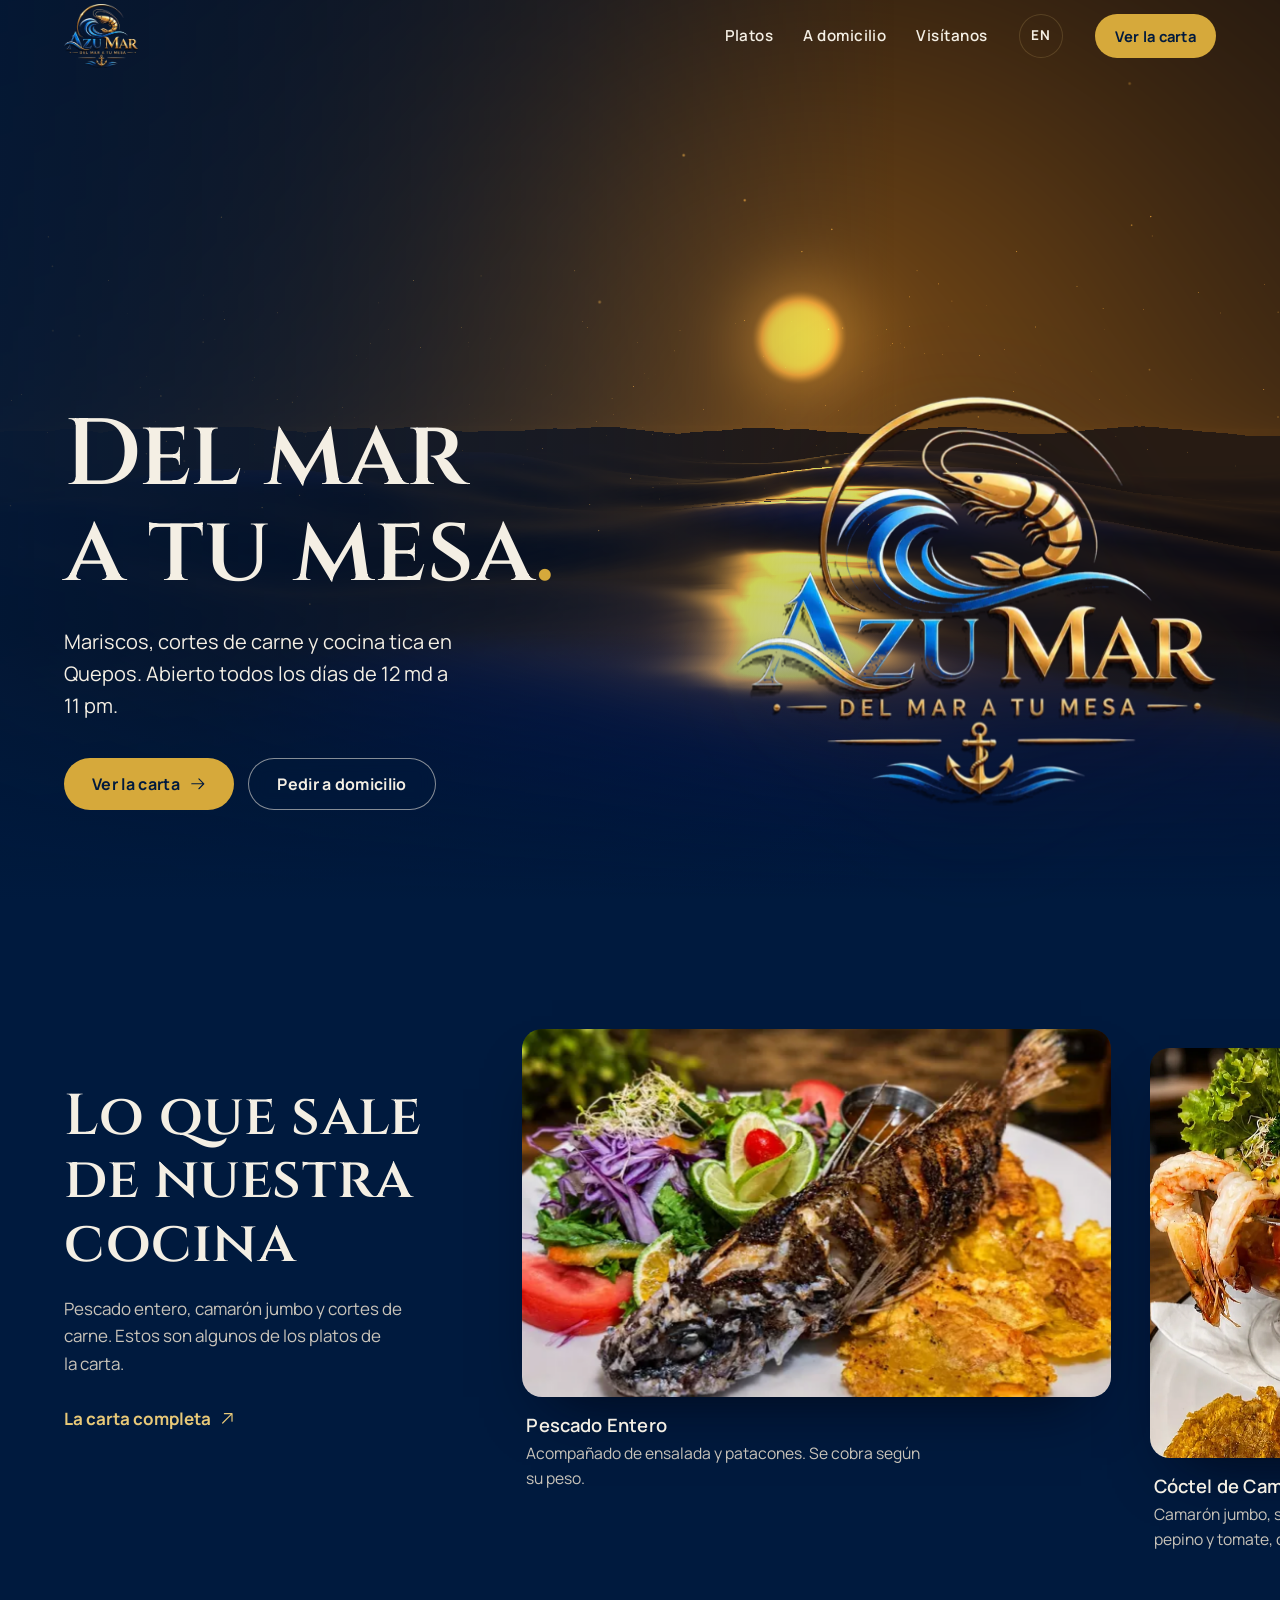
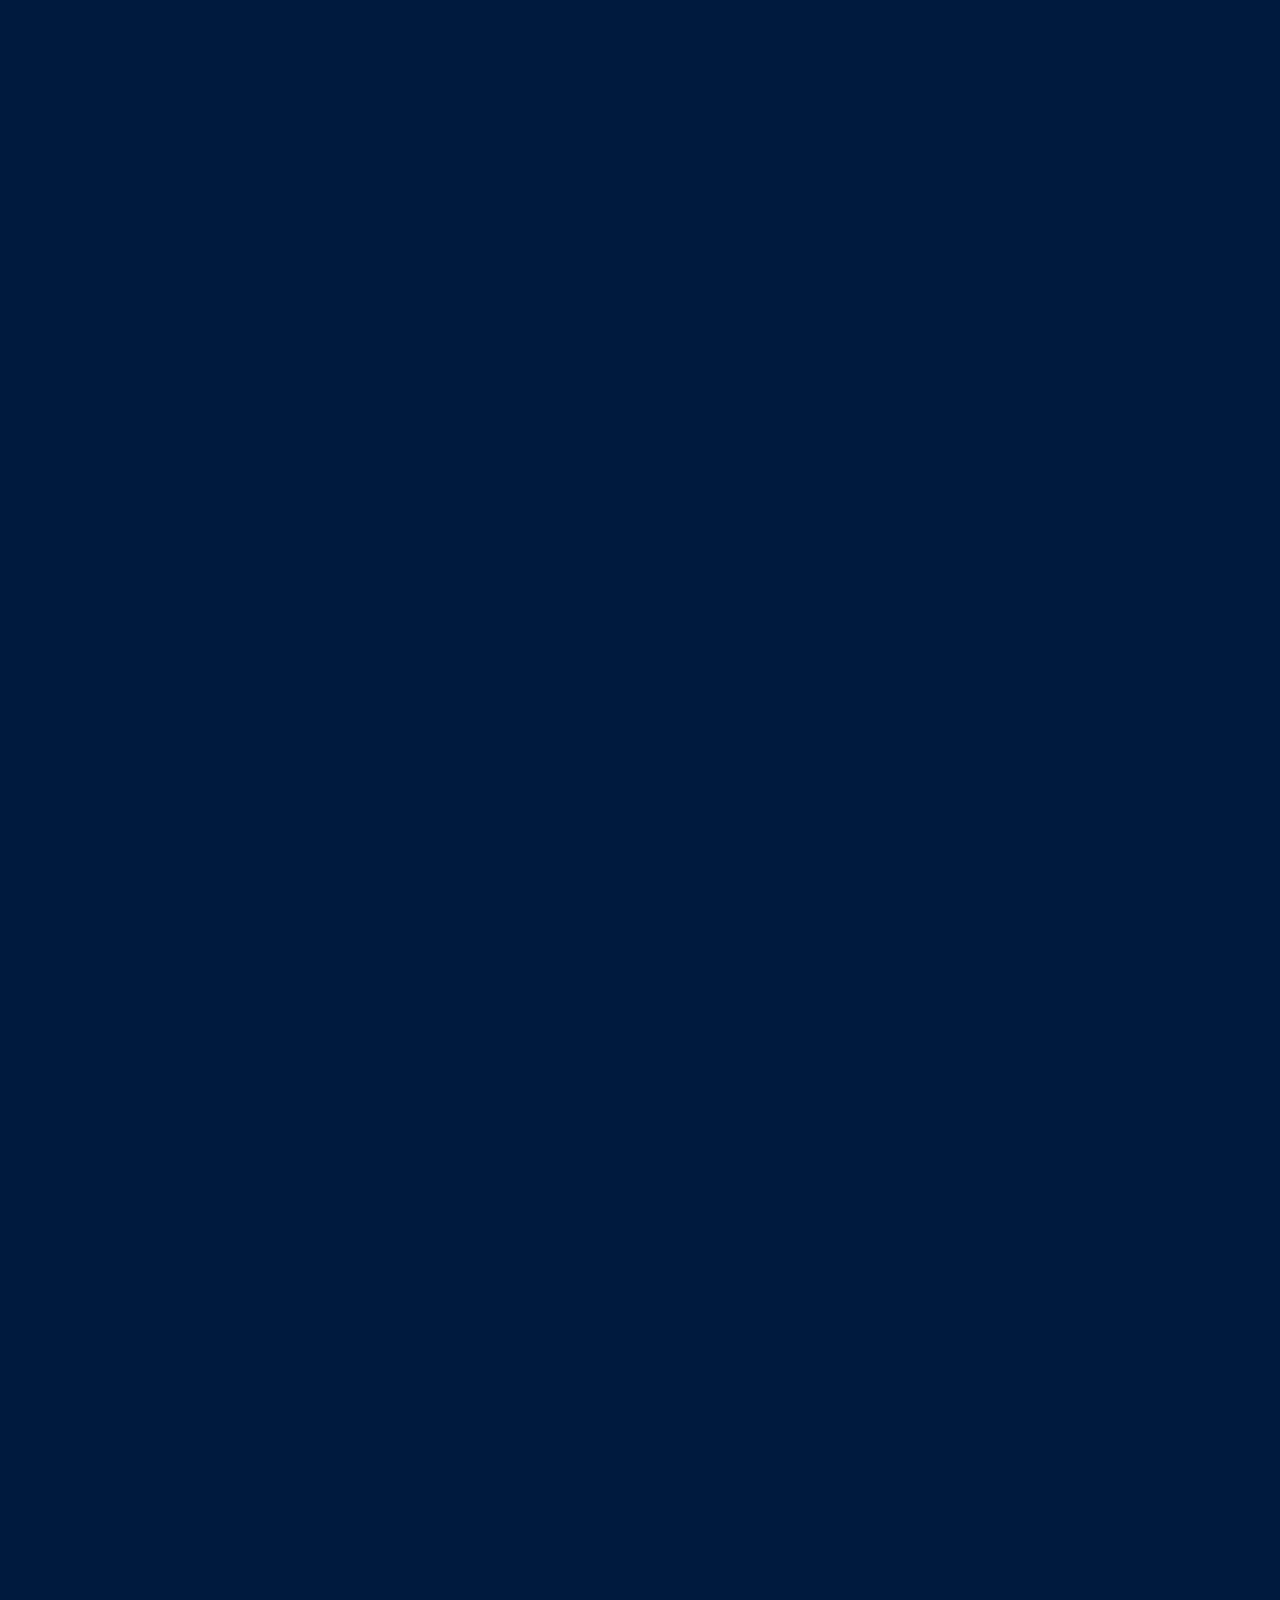
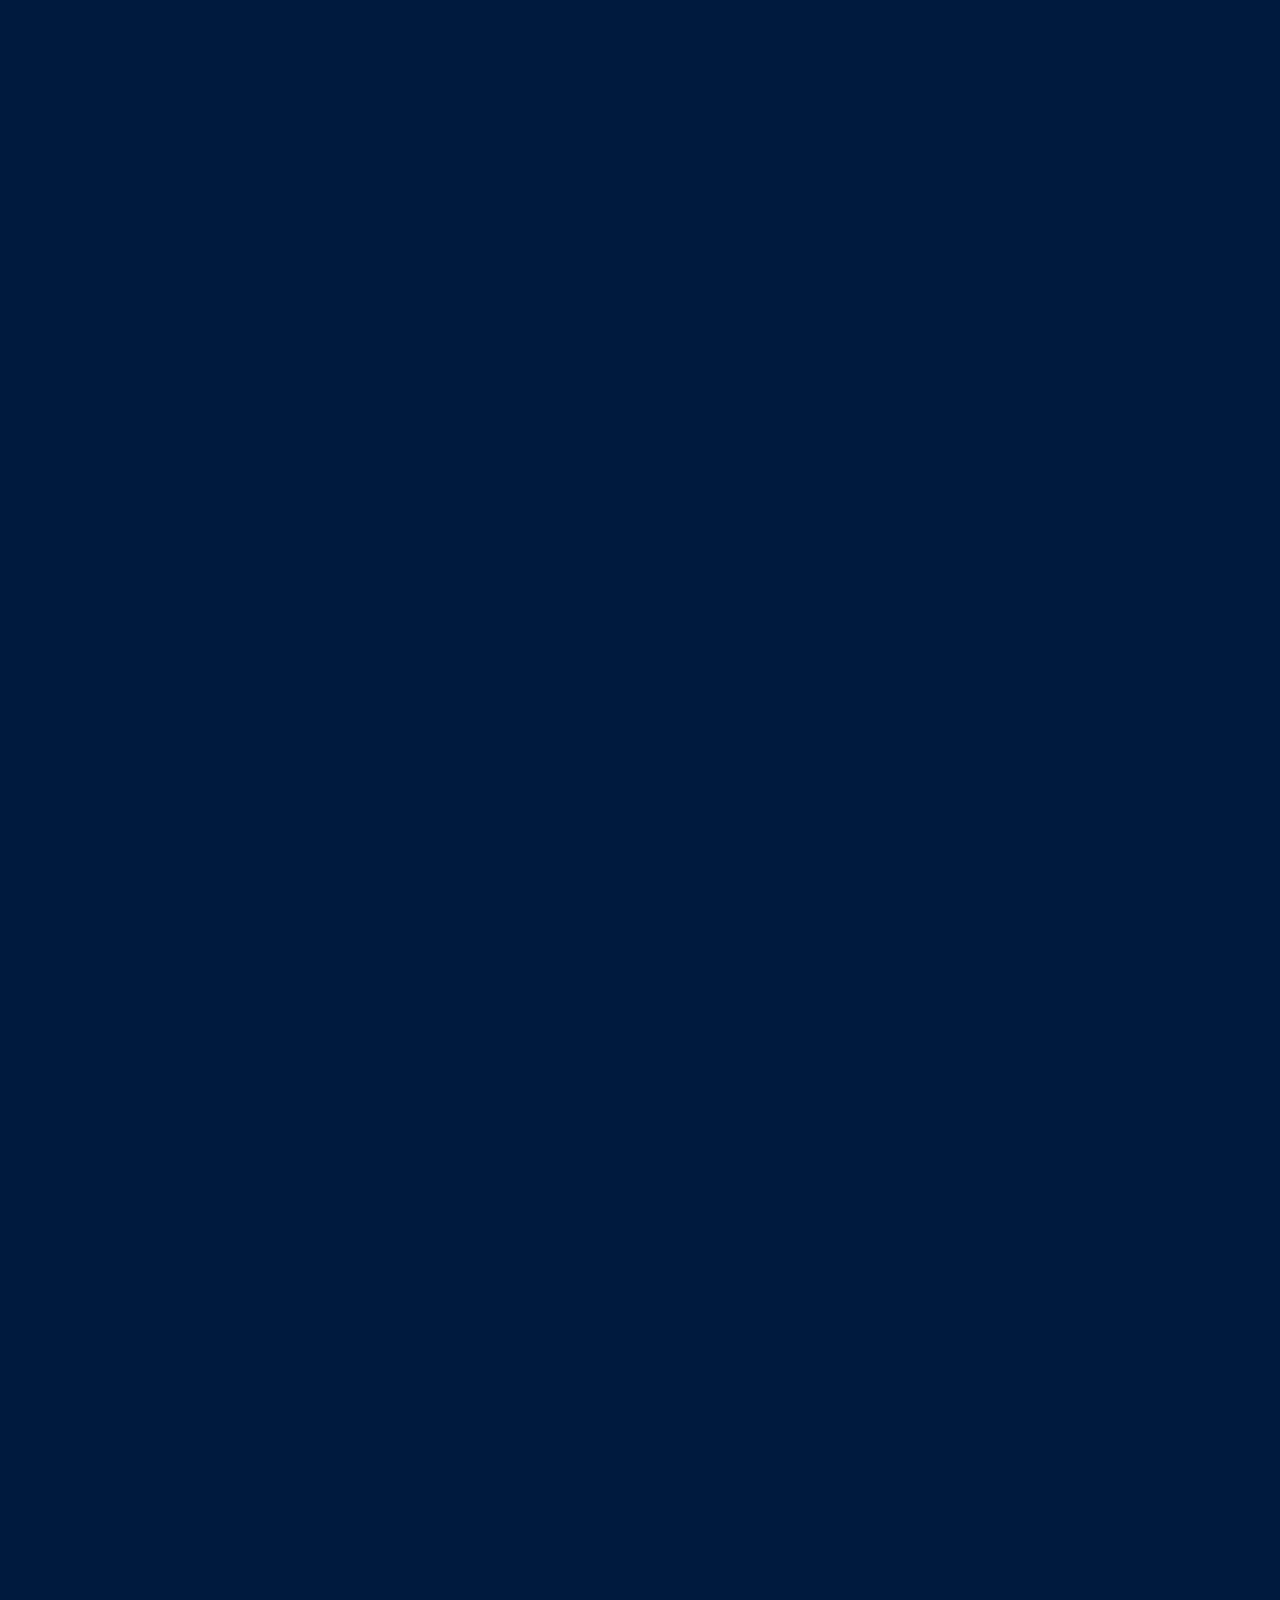
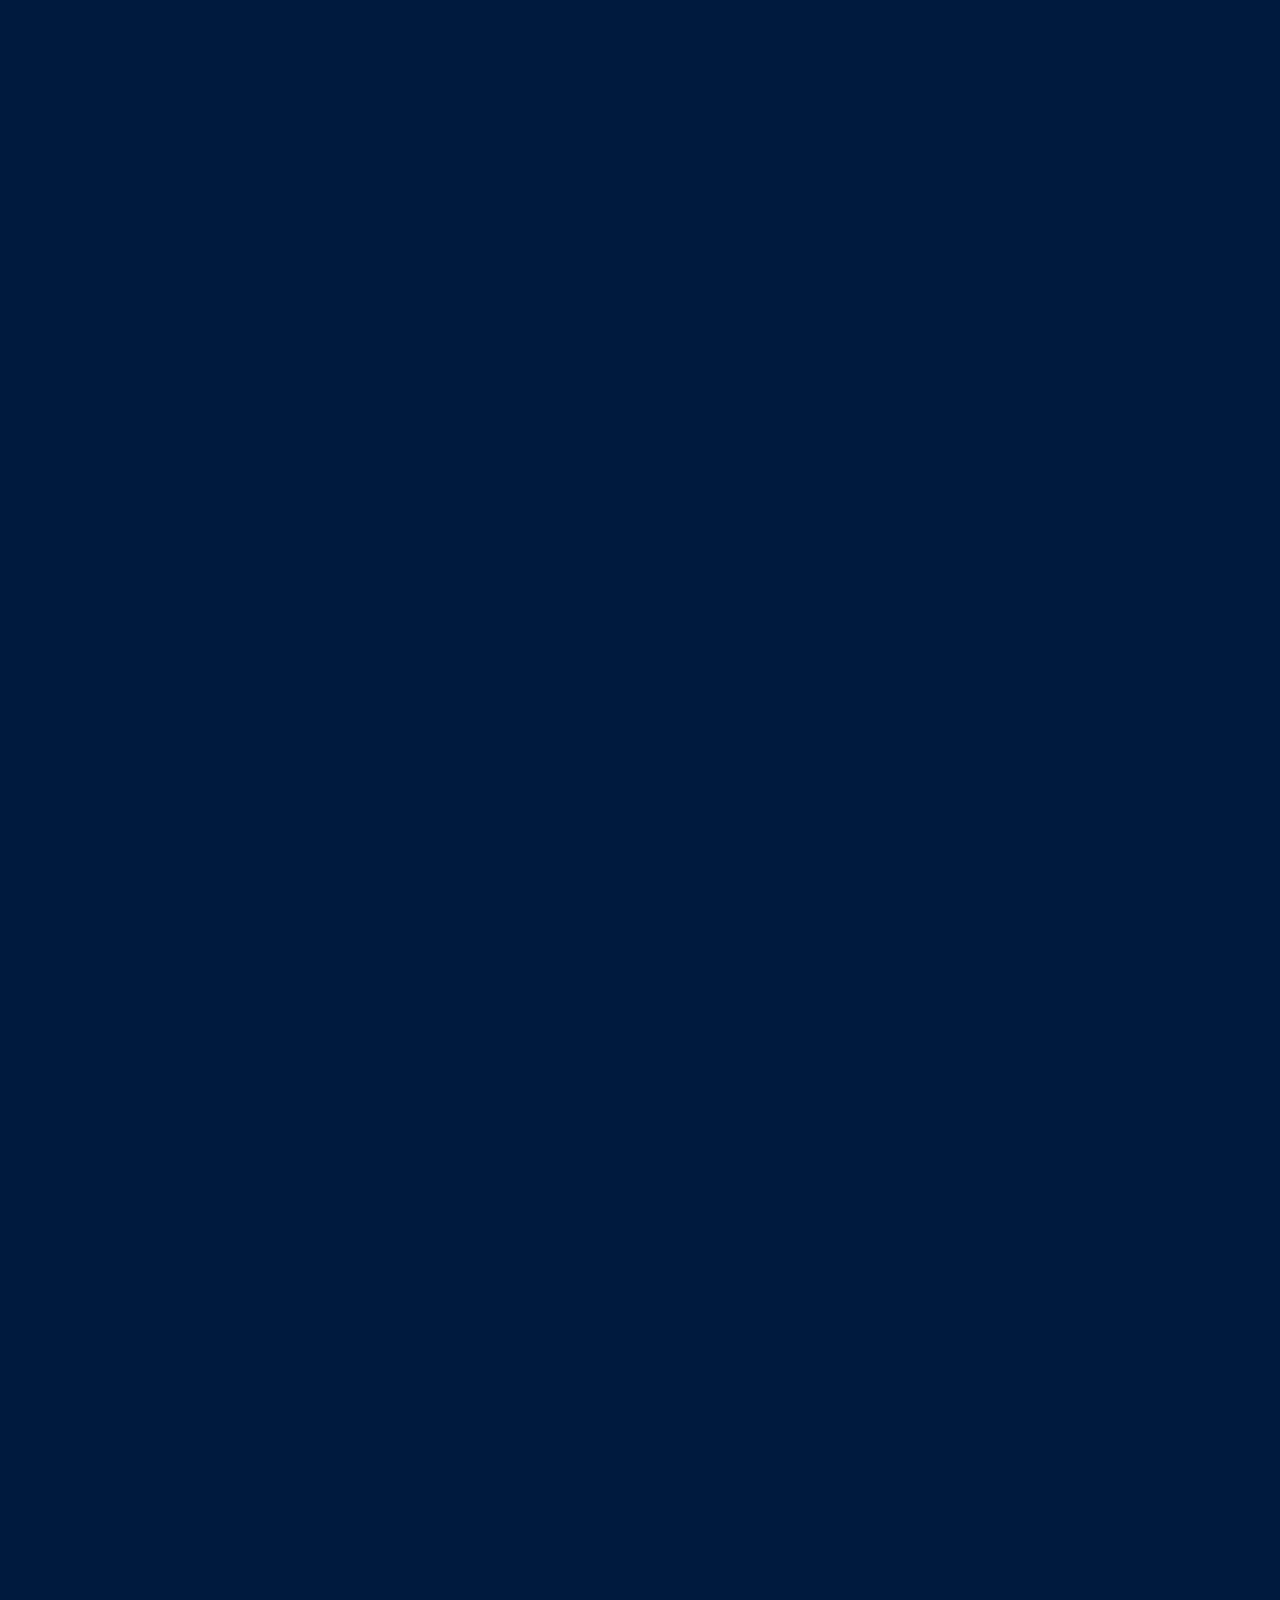
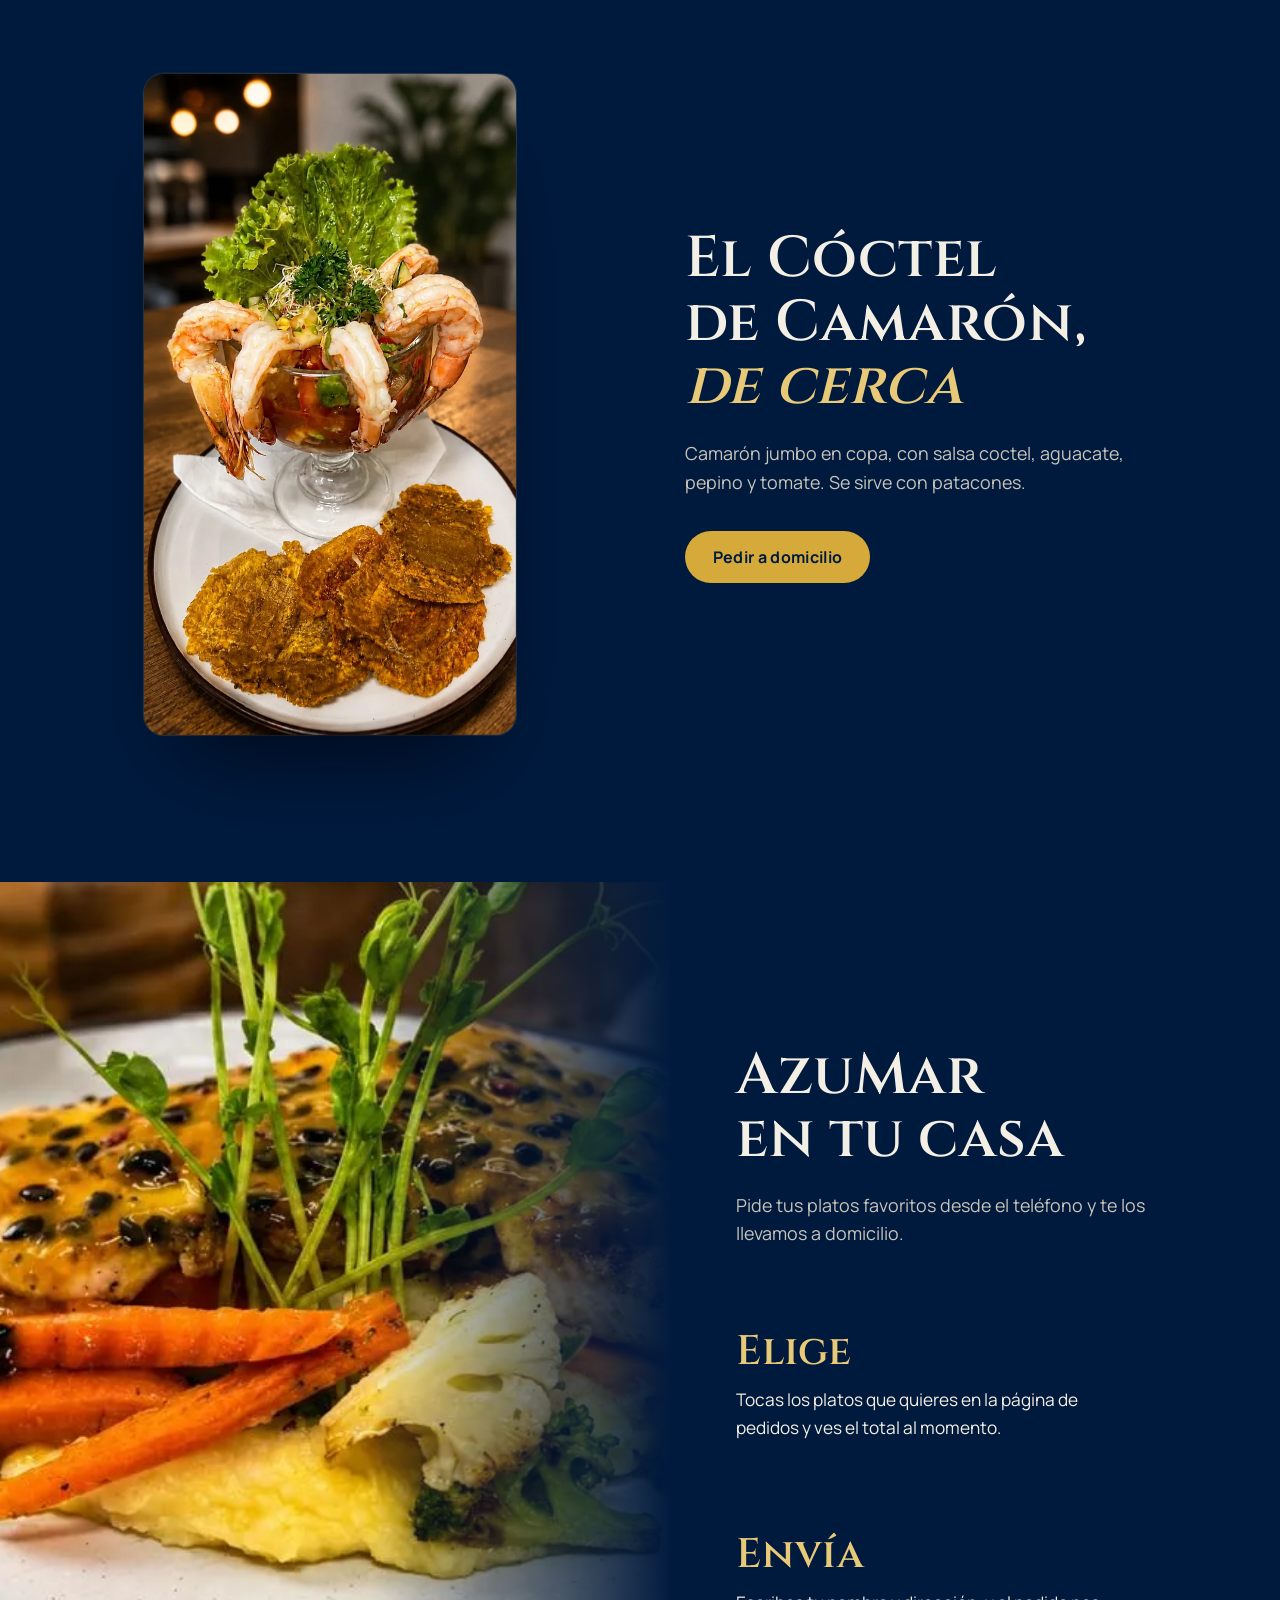
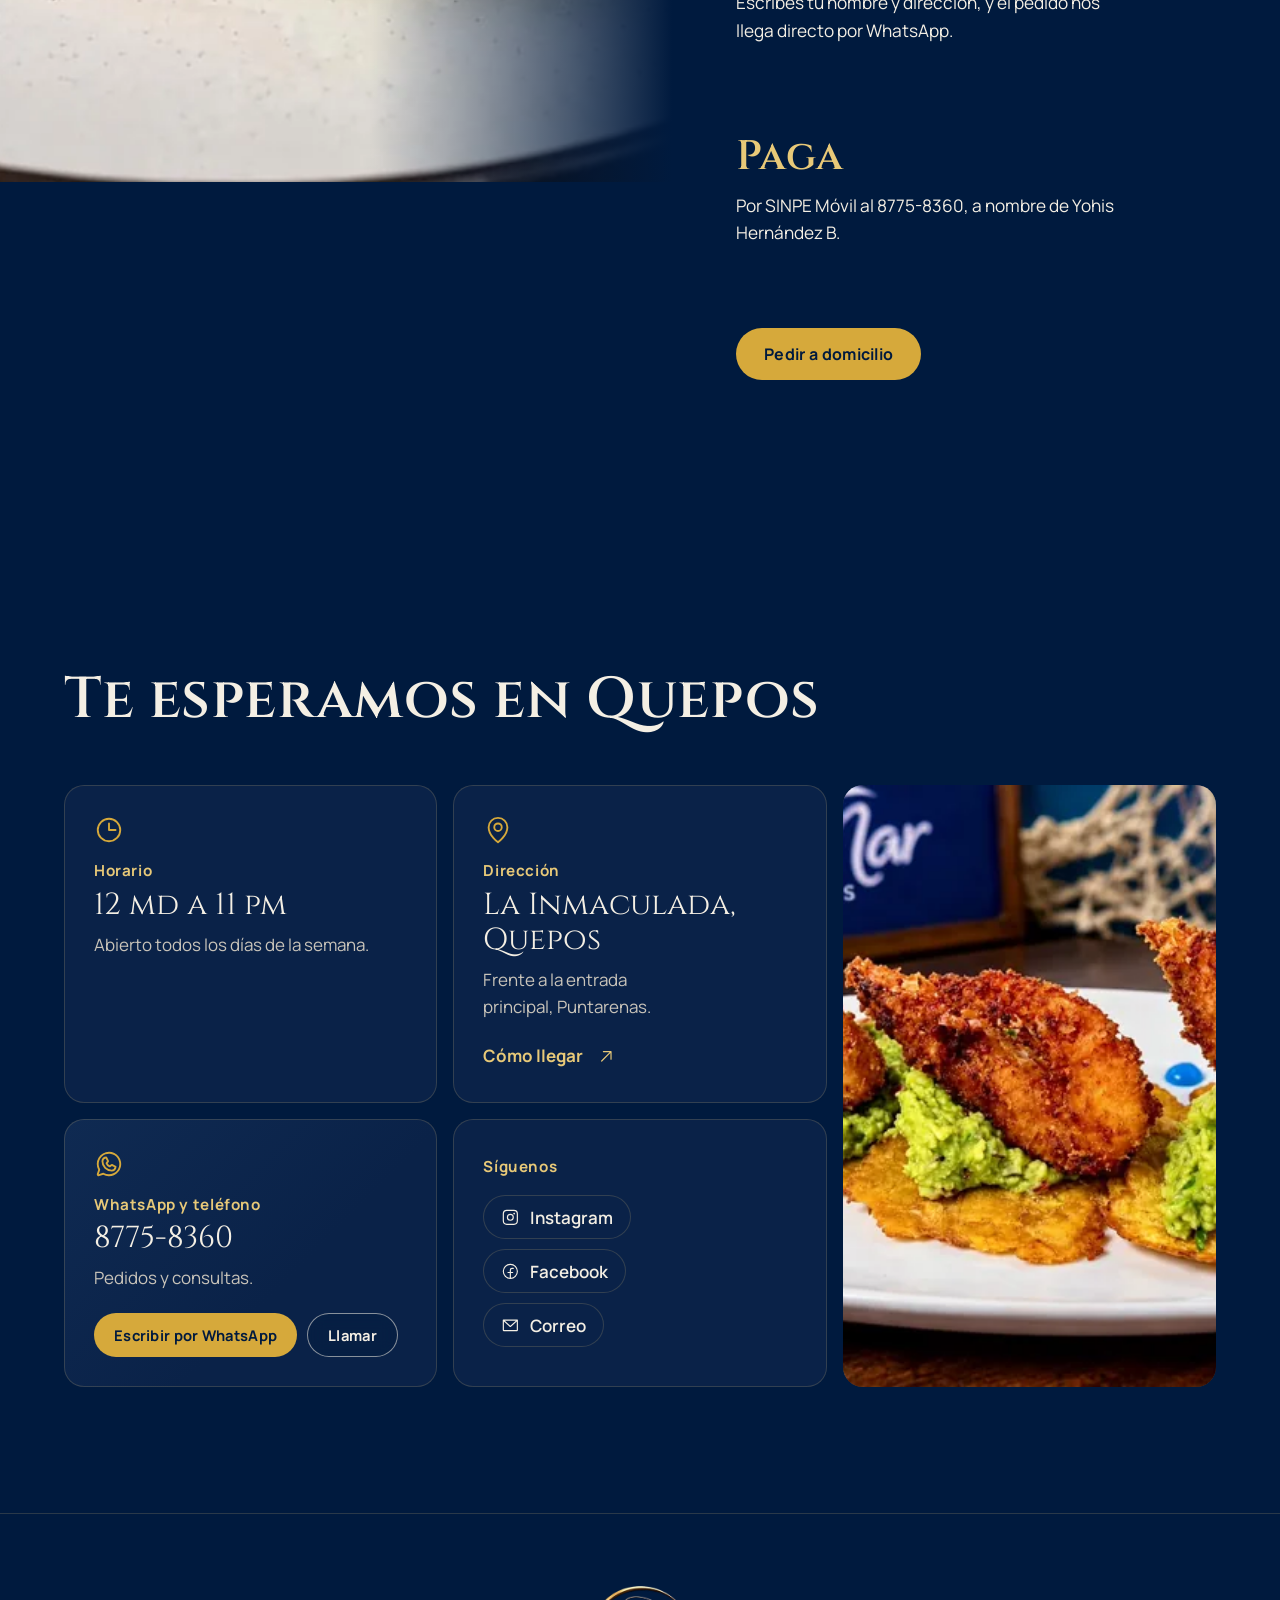
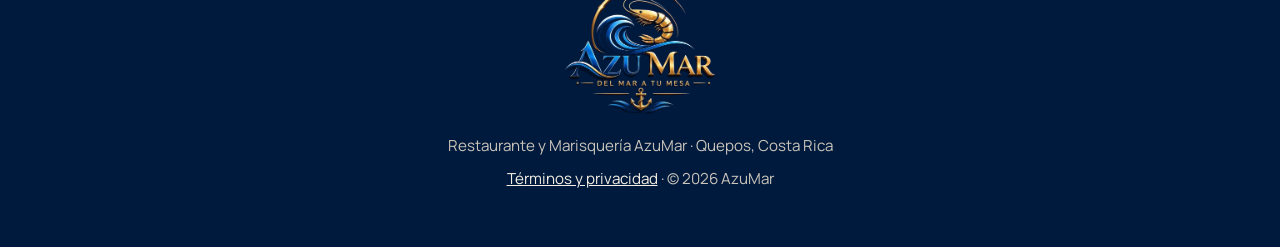
==== commit d32d243a: "Que la web se vea bien en teléfonos con "Sitio de escritorio" Chrome en Android con esa opción dibuj" ====
--- a/index.html
+++ b/index.html
@@ -25,7 +25,32 @@
 <link rel="preload" href="fuente-manrope.woff2" as="font" type="font/woff2" crossorigin>
 <link rel="preload" href="logo-azumar.webp" as="image">
 <link rel="modulepreload" href="three.module.min.js">
+<script>
+  // Chrome en Android con "Sitio de escritorio" dibuja la página a 980 px y la
+  // achica: todo se ve diminuto. Aquí se detecta y se amplía la página al ancho
+  // real del teléfono, con su diseño de celular (ver generar-modo-escritorio.py).
+  (function () {
+    var d = document.documentElement;
+    function ajustar() {
+      var w = screen.width, z = innerWidth / w;
+      var activo = navigator.maxTouchPoints > 0 && w < 700 && z > 1.25;
+      d.classList.toggle('modo-escritorio', activo);
+      [899, 767, 599, 480, 380].forEach(function (n) { d.classList.toggle('mx-' + n, activo && w <= n); });
+      d.style.zoom = activo ? z : '';
+      if (activo) {
+        var h = innerHeight / z / 100 + 'px';
+        d.style.setProperty('--vw', w / 100 + 'px');
+        ['--vh', '--dvh', '--svh'].forEach(function (p) { d.style.setProperty(p, h); });
+      } else {
+        ['--vw', '--vh', '--dvh', '--svh'].forEach(function (p) { d.style.removeProperty(p); });
+      }
+    }
+    ajustar();
+    addEventListener('resize', ajustar);
+  })();
+</script>
 <link rel="stylesheet" href="estilos.css">
+<link rel="stylesheet" href="modo-escritorio.css">
 <script>
   // Esconde el texto de la portada un instante para que entre animado.
   // Si en 3 segundos la animación no arrancó (sin conexión, error), se muestra igual.
@@ -53,7 +78,8 @@
     "addressRegion": "Puntarenas",
     "addressCountry": "CR"
   },
-  "geo": { "@type": "GeoCoordinates", "latitude": 9.4306, "longitude": -84.1616 },
+  "geo": { "@type": "GeoCoordinates", "latitude": 9.4469514, "longitude": -84.1393133 },
+  "hasMap": "https://maps.app.goo.gl/rSVoSGCg2ccCmHdG9",
   "openingHoursSpecification": {
     "@type": "OpeningHoursSpecification",
     "dayOfWeek": ["Monday","Tuesday","Wednesday","Thursday","Friday","Saturday","Sunday"],
@@ -268,7 +294,7 @@
         <p>Abierto todos los días de la semana.</p>
       </div>
 
-      <a class="celda celda-mapa" href="https://www.google.com/maps/search/?api=1&amp;query=9.4306%2C-84.1616" target="_blank" rel="noopener">
+      <a class="celda celda-mapa" href="https://maps.app.goo.gl/rSVoSGCg2ccCmHdG9" target="_blank" rel="noopener">
         <svg class="icono icono-grande" aria-hidden="true"><use href="#i-map-pin"/></svg>
         <h3>Dirección</h3>
         <p class="dato-grande">La Inmaculada, Quepos</p>
--- a/estilos.css
+++ b/estilos.css
@@ -24,6 +24,9 @@
 }
 
 :root {
+  /* Unidades de pantalla. Normalmente son las del navegador; en un teléfono con
+     "Sitio de escritorio" el script del <head> las cambia por las del teléfono. */
+  --vw: 1vw; --vh: 1vh; --dvh: 1dvh; --svh: 1svh;
   --marino: #001A3E;
   --marino-2: #0A2248;
   --marino-3: #0F2A52;
@@ -39,7 +42,7 @@
   --radio: 20px;
   --pildora: 999px;
   --ancho: 1320px;
-  --margen: clamp(20px, 5vw, 64px);
+  --margen: clamp(20px, calc(5 * var(--vw)), 64px);
 
   /* Curvas fuertes: arrancan rápido y frenan suave. */
   --salida: cubic-bezier(0.23, 1, 0.32, 1);
@@ -75,7 +78,7 @@
 h1, h2, h3 { font-weight: 600; line-height: 1.1; text-wrap: balance; }
 h2 {
   font-family: var(--titulo);
-  font-size: clamp(2rem, 1.2rem + 3vw, 3.6rem);
+  font-size: clamp(2rem, 1.2rem + calc(3 * var(--vw)), 3.6rem);
   letter-spacing: .01em;
 }
 h3 { font-family: var(--texto); font-size: 1.15rem; letter-spacing: .01em; }
@@ -173,7 +176,9 @@
 
 @media (max-width: 767px) {
   .nav { height: 64px; gap: 8px; }
-  .nav .boton-chico { margin-left: auto; padding: 0 14px; }
+  .nav .boton-chico { margin-left: auto; padding: 0 14px; font-size: .94rem; }
+  .nav-idioma { font-size: .94rem; }
+  .secciones a { font-size: .94rem; }
   .nav-marca img { width: 56px; }
   .nav-menu {
     display: inline-flex; align-items: center; justify-content: center; width: 44px; height: 44px;
@@ -204,8 +209,8 @@
 
 .portada {
   position: relative;
-  min-height: 100svh;
-  min-height: 100dvh;
+  min-height: calc(100 * var(--svh));
+  min-height: calc(100 * var(--dvh));
   display: flex; align-items: flex-end;
   isolation: isolate;
 }
@@ -231,26 +236,26 @@
 
 .portada-contenido {
   width: 100%; max-width: var(--ancho); margin: 0 auto;
-  padding: 120px var(--margen) clamp(56px, 10vh, 110px);
+  padding: 120px var(--margen) clamp(56px, calc(10 * var(--vh)), 110px);
   display: grid; grid-template-columns: minmax(0, 1.1fr) minmax(0, .9fr);
   align-items: end; gap: 40px;
 }
 .portada h1 {
   font-family: var(--titulo);
-  font-size: clamp(3rem, 1.4rem + 5.6vw, 6.4rem);
+  font-size: clamp(3rem, 1.4rem + calc(5.6 * var(--vw)), 6.4rem);
   font-weight: 600;
   line-height: 1.02;
   letter-spacing: -.005em;
 }
 .portada h1 .linea { display: block; }
 @media (min-width: 900px) {
-  .portada:lang(en) .portada-contenido { grid-template-columns: minmax(0, 1.4fr) minmax(0, .6fr); }
-  .portada:lang(en) h1 { font-size: clamp(2.5rem, .9rem + 4vw, 4.6rem); white-space: nowrap; }
+  html:not(.modo-escritorio) .portada:lang(en) .portada-contenido { grid-template-columns: minmax(0, 1.4fr) minmax(0, .6fr); }
+  html:not(.modo-escritorio) .portada:lang(en) h1 { font-size: clamp(2.5rem, .9rem + calc(4 * var(--vw)), 4.6rem); white-space: nowrap; }
 }
 .portada h1 .punto { color: var(--oro); }
 .portada-sub {
   margin-top: 26px; max-width: 34ch;
-  font-size: clamp(1.05rem, .95rem + .4vw, 1.25rem);
+  font-size: clamp(1.05rem, .95rem + calc(.4 * var(--vw)), 1.25rem);
   color: var(--crema);
 }
 .portada-botones { display: flex; flex-wrap: wrap; gap: 14px; margin-top: 36px; }
@@ -268,7 +273,7 @@
     align-content: space-between;
     padding-top: 84px; gap: 12px;
   }
-  .portada-logo { order: -1; justify-self: center; width: min(62vw, 300px); }
+  .portada-logo { order: -1; justify-self: center; width: min(calc(62 * var(--vw)), 300px); }
   .portada-velo {
     background: linear-gradient(0deg, rgba(0, 26, 62, .95) 0%, rgba(0, 26, 62, .55) 45%, rgba(0, 26, 62, .15) 100%);
   }
@@ -276,19 +281,19 @@
 
 /* ---------- Platos (pista horizontal) ---------- */
 
-.platos { position: relative; padding: clamp(80px, 12vh, 140px) 0; overflow: hidden; }
+.platos { position: relative; padding: clamp(80px, calc(12 * var(--vh)), 140px) 0; overflow: hidden; }
 .platos-pista {
-  display: flex; align-items: center; gap: clamp(24px, 3vw, 48px);
+  display: flex; align-items: center; gap: clamp(24px, calc(3 * var(--vw)), 48px);
   padding: 0 var(--margen);
   width: max-content;
 }
-.platos-intro { width: min(420px, 80vw); flex: none; }
+.platos-intro { width: min(420px, calc(80 * var(--vw))); flex: none; }
 .platos-intro p { margin: 20px 0 28px; color: var(--crema-tenue); max-width: 36ch; }
 
-.platos-lista { display: flex; align-items: center; gap: clamp(24px, 3vw, 48px); }
-.plato { flex: none; width: clamp(280px, 34vw, 520px); }
-.plato-ancho { width: clamp(320px, 46vw, 720px); }
-.plato-alto { width: clamp(240px, 24vw, 380px); }
+.platos-lista { display: flex; align-items: center; gap: clamp(24px, calc(3 * var(--vw)), 48px); }
+.plato { flex: none; width: clamp(280px, calc(34 * var(--vw)), 520px); }
+.plato-ancho { width: clamp(320px, calc(46 * var(--vw)), 720px); }
+.plato-alto { width: clamp(240px, calc(24 * var(--vw)), 380px); }
 .platos:not(.nativa) .plato:nth-child(even) { transform: translateY(40px); }   /* ritmo: no todas a la misma altura */
 
 .plato-foto {
@@ -322,9 +327,10 @@
     margin: 0 calc(var(--margen) * -1); padding: 0 var(--margen) 48px; scrollbar-width: none;
   }
   .platos.nativa .platos-lista::-webkit-scrollbar { display: none; }
-  .platos.nativa .plato { width: 80vw; }
-  .platos.nativa .plato-ancho { width: 86vw; }
-  .platos.nativa .plato-alto { width: 66vw; }
+  .platos.nativa .platos-lista { align-items: flex-start; }   /* sin huecos junto a las fotos altas */
+  .platos.nativa .plato { width: calc(80 * var(--vw)); }
+  .platos.nativa .plato-ancho { width: calc(86 * var(--vw)); }
+  .platos.nativa .plato-alto { width: calc(66 * var(--vw)); }
 }
 
 /* ---------- Plato estrella (3D con el puntero) ---------- */
@@ -332,14 +338,14 @@
 .estrella {
   max-width: var(--ancho); margin: 0 auto;
   overflow-x: clip;   /* la tarjeta inclinada no debe empujar la página a los lados */
-  padding: clamp(80px, 14vh, 160px) var(--margen);
+  padding: clamp(80px, calc(14 * var(--vh)), 160px) var(--margen);
   display: grid; grid-template-columns: minmax(0, 1fr) minmax(0, 1fr);
-  align-items: center; gap: clamp(40px, 7vw, 110px);
+  align-items: center; gap: clamp(40px, calc(7 * var(--vw)), 110px);
 }
 .estrella-escena {
   position: relative; display: grid; place-items: center;
   perspective: 1100px;
-  min-height: min(78vh, 720px);
+  min-height: min(calc(78 * var(--vh)), 720px);
   touch-action: pan-y;
 }
 .estrella-aro {
@@ -380,36 +386,36 @@
   align-items: start;
 }
 .express-foto {
-  position: sticky; top: 0; height: 100vh; height: 100dvh; overflow: hidden;
+  position: sticky; top: 0; height: calc(100 * var(--vh)); height: calc(100 * var(--dvh)); overflow: hidden;
 }
 .express-foto img { width: 100%; height: 100%; object-fit: cover; transform: scale(1.15); }
 .express-foto::after {
   content: ""; position: absolute; inset: 0;
   background: linear-gradient(90deg, rgba(0, 26, 62, 0) 55%, var(--marino) 100%);
 }
-.express-texto { padding: clamp(100px, 18vh, 200px) var(--margen) clamp(100px, 18vh, 200px) clamp(32px, 5vw, 80px); }
+.express-texto { padding: clamp(100px, calc(18 * var(--vh)), 200px) var(--margen) clamp(100px, calc(18 * var(--vh)), 200px) clamp(32px, calc(5 * var(--vw)), 80px); }
 .express-intro { margin-top: 20px; color: var(--crema-tenue); font-size: 1.12rem; max-width: 38ch; }
 
-.pasos { margin: clamp(48px, 9vh, 96px) 0; display: grid; gap: clamp(48px, 10vh, 110px); counter-reset: paso; }
+.pasos { margin: clamp(48px, calc(9 * var(--vh)), 96px) 0; display: grid; gap: clamp(48px, calc(10 * var(--vh)), 110px); counter-reset: paso; }
 .pasos li { max-width: 40ch; }
 .pasos h3 {
-  font-family: var(--titulo); font-size: clamp(1.8rem, 1.3rem + 1.6vw, 2.6rem);
+  font-family: var(--titulo); font-size: clamp(1.8rem, 1.3rem + calc(1.6 * var(--vw)), 2.6rem);
   color: var(--oro-suave); letter-spacing: .02em;
 }
 .pasos p { margin-top: 12px; font-size: 1.08rem; }
 
 @media (max-width: 899px) {
   .express { grid-template-columns: 1fr; }
-  .express-foto { position: relative; height: 56vh; }
+  .express-foto { position: relative; height: calc(56 * var(--vh)); }
   .express-foto::after { background: linear-gradient(0deg, var(--marino) 0%, rgba(0, 26, 62, 0) 60%); }
   .express-texto { padding: 8px var(--margen) 96px; }
 }
 
 /* ---------- Visítanos (rejilla de cinco) ---------- */
 
-.visita { max-width: var(--ancho); margin: 0 auto; padding: clamp(80px, 14vh, 150px) var(--margen); }
+.visita { max-width: var(--ancho); margin: 0 auto; padding: clamp(80px, calc(14 * var(--vh)), 150px) var(--margen); }
 .visita-rejilla {
-  margin-top: clamp(36px, 6vh, 64px);
+  margin-top: clamp(36px, calc(6 * var(--vh)), 64px);
   display: grid; gap: 16px;
   grid-template-columns: repeat(6, minmax(0, 1fr));
   grid-template-areas:
@@ -429,7 +435,7 @@
 a.celda:active { scale: 0.99; }
 .celda h3 { margin-top: 10px; font-size: .95rem; font-weight: 700; color: var(--oro-suave); letter-spacing: .04em; }
 .celda p { color: var(--crema-tenue); }
-.celda .dato-grande { font-family: var(--titulo); font-size: clamp(1.4rem, 1.1rem + 1vw, 2rem); color: var(--crema); line-height: 1.15; }
+.celda .dato-grande { font-family: var(--titulo); font-size: clamp(1.4rem, 1.1rem + calc(1 * var(--vw)), 2rem); color: var(--crema); line-height: 1.15; }
 .celda .enlace-flecha { margin-top: auto; padding-top: 14px; }
 .celda-acciones { margin-top: auto; padding-top: 14px; display: flex; flex-wrap: wrap; gap: 10px; }
 
@@ -514,14 +520,14 @@
 
 .carta-cabeza {
   position: relative; isolation: isolate;
-  min-height: clamp(340px, 52vh, 520px);
+  min-height: clamp(340px, calc(52 * var(--vh)), 520px);
   display: flex; align-items: flex-end;
-  padding: 120px var(--margen) clamp(40px, 7vh, 72px);
+  padding: 120px var(--margen) clamp(40px, calc(7 * var(--vh)), 72px);
 }
 .carta-cabeza-texto { width: 100%; max-width: var(--ancho); margin: 0 auto; }
 .carta-cabeza h1 {
   font-family: var(--titulo); font-weight: 600;
-  font-size: clamp(3rem, 1.6rem + 5vw, 5.6rem); line-height: 1;
+  font-size: clamp(3rem, 1.6rem + calc(5 * var(--vw)), 5.6rem); line-height: 1;
 }
 .carta-cabeza p { margin-top: 18px; max-width: 42ch; font-size: 1.1rem; }
 
@@ -555,13 +561,13 @@
 
 /* Cada sección con foto: la foto se queda fija a un lado mientras se lee. */
 .grupo {
-  padding: clamp(64px, 10vh, 110px) 0;
+  padding: clamp(64px, calc(10 * var(--vh)), 110px) 0;
   scroll-margin-top: 140px;
 }
 .grupo + .grupo { border-top: 1px solid var(--linea); }
 .grupo-con-foto {
   display: grid; grid-template-columns: minmax(0, .8fr) minmax(0, 1.2fr);
-  gap: clamp(32px, 6vw, 96px); align-items: start;
+  gap: clamp(32px, calc(6 * var(--vw)), 96px); align-items: start;
 }
 .grupo-con-foto.foto-derecha .grupo-foto { order: 2; }
 .grupo-foto {
@@ -570,10 +576,10 @@
   box-shadow: 0 40px 80px -40px rgba(0, 4, 16, .95);
 }
 .grupo-foto img { width: 100%; aspect-ratio: 4 / 5; object-fit: cover; }
-.grupo h2 { margin-bottom: clamp(24px, 4vh, 40px); }
+.grupo h2 { margin-bottom: clamp(24px, calc(4 * var(--vh)), 40px); }
 
 /* Sin foto: los platos en dos columnas para no hacer una tira larga. */
-.grupo:not(.grupo-con-foto) .items { columns: 2 380px; column-gap: clamp(32px, 6vw, 96px); }
+.grupo:not(.grupo-con-foto) .items { columns: 2 380px; column-gap: clamp(32px, calc(6 * var(--vw)), 96px); }
 
 .items { list-style: none; }
 .item {
@@ -601,14 +607,14 @@
 
 /* Bebidas de la casa: un precio, siete nombres. */
 .bloque-casa {
-  border-radius: var(--radio); padding: clamp(28px, 4vw, 48px);
+  border-radius: var(--radio); padding: clamp(28px, calc(4 * var(--vw)), 48px);
   background:
     radial-gradient(80% 120% at 100% 0%, rgba(214, 169, 59, .16), transparent 60%),
     var(--marino-2);
   box-shadow: inset 0 0 0 1px var(--linea);
 }
 .bloque-precio { font-size: 1.1rem; color: var(--crema-tenue); }
-.bloque-precio .precio { font-family: var(--titulo); font-size: clamp(2rem, 1.4rem + 2vw, 2.8rem); margin-right: 6px; }
+.bloque-precio .precio { font-family: var(--titulo); font-size: clamp(2rem, 1.4rem + calc(2 * var(--vw)), 2.8rem); margin-right: 6px; }
 .bloque-nombres { display: flex; flex-wrap: wrap; gap: 10px; margin: 24px 0; }
 .bloque-nombres li {
   padding: 10px 20px; border-radius: var(--pildora);
@@ -619,7 +625,7 @@
 
 .carta-cierre {
   max-width: var(--ancho); margin: 0 auto;
-  padding: clamp(80px, 14vh, 140px) var(--margen);
+  padding: clamp(80px, calc(14 * var(--vh)), 140px) var(--margen);
   border-top: 1px solid var(--linea);
 }
 .carta-cierre p { margin: 18px 0 0; max-width: 46ch; color: var(--crema-tenue); font-size: 1.1rem; }
@@ -729,7 +735,7 @@
 
 /* Ventana de confirmación */
 .ventana {
-  width: min(560px, calc(100% - 24px)); max-height: calc(100dvh - 24px);
+  width: min(560px, calc(100% - 24px)); max-height: calc(calc(100 * var(--dvh)) - 24px);
   margin: auto; padding: 0; border: 0; border-radius: var(--radio);
   background: var(--marino-2); color: var(--crema);
   box-shadow: inset 0 0 0 1px var(--linea), 0 40px 80px -20px rgba(0, 4, 16, .95);
@@ -743,7 +749,7 @@
   display: flex; align-items: center; justify-content: space-between; gap: 16px;
   padding: 20px 24px; background: var(--marino-2); box-shadow: 0 1px 0 var(--linea);
 }
-.ventana-cabeza h2 { font-size: clamp(1.4rem, 1.1rem + 1vw, 1.8rem); }
+.ventana-cabeza h2 { font-size: clamp(1.4rem, 1.1rem + calc(1 * var(--vw)), 1.8rem); }
 .ventana-cerrar {
   width: 44px; height: 44px; flex: none; border: 0; border-radius: var(--pildora); cursor: pointer;
   display: grid; place-items: center; background: rgba(0, 26, 62, .6); color: var(--crema);
@@ -782,14 +788,14 @@
 .vaciar:hover { color: var(--crema); }
 
 /* Gracias */
-.pagina-gracias { min-height: 100dvh; display: grid; place-items: center; }
+.pagina-gracias { min-height: calc(100 * var(--dvh)); display: grid; place-items: center; }
 .gracias {
   width: min(560px, 100%); padding: 48px var(--margen); text-align: center;
   display: grid; justify-items: center; gap: 18px;
 }
 .gracias-logo { width: 140px; }
 .gracias-sello { width: 56px; height: 56px; fill: var(--oro); }
-.gracias h1 { font-family: var(--titulo); font-size: clamp(1.9rem, 1.3rem + 2.4vw, 2.8rem); }
+.gracias h1 { font-family: var(--titulo); font-size: clamp(1.9rem, 1.3rem + calc(2.4 * var(--vw)), 2.8rem); }
 .gracias > p { color: var(--crema-tenue); max-width: 44ch; }
 .gracias-fallo {
   width: 100%; padding: 22px; border-radius: var(--radio);
@@ -814,8 +820,8 @@
  * Términos y privacidad (legal.html)
  * ==================================================================== */
 .legal { max-width: 72ch; margin: 0 auto; padding: 128px var(--margen) 96px; }
-.legal h1 { font-family: var(--titulo); font-size: clamp(2.2rem, 1.4rem + 3vw, 3.4rem); margin: 8px 0 20px; }
-.legal h2 { font-size: clamp(1.5rem, 1.2rem + 1.2vw, 2rem); margin: 48px 0 14px; }
+.legal h1 { font-family: var(--titulo); font-size: clamp(2.2rem, 1.4rem + calc(3 * var(--vw)), 3.4rem); margin: 8px 0 20px; }
+.legal h2 { font-size: clamp(1.5rem, 1.2rem + calc(1.2 * var(--vw)), 2rem); margin: 48px 0 14px; }
 .legal h3 { font-size: 1.1rem; color: var(--oro-suave); margin: 28px 0 8px; }
 .legal p, .legal li { color: var(--crema-tenue); }
 .legal p + p { margin-top: 12px; }
--- a/modo-escritorio.css
+++ b/modo-escritorio.css
@@ -0,0 +1,115 @@
+/* GENERADO por generar-modo-escritorio.py a partir de estilos.css. No editar a mano. */
+
+html.mx-767 .nav { height: 64px; gap: 8px; }
+
+html.mx-767 .nav .boton-chico { margin-left: auto; padding: 0 14px; font-size: .94rem; }
+
+html.mx-767 .nav-idioma { font-size: .94rem; }
+
+html.mx-767 .secciones a { font-size: .94rem; }
+
+html.mx-767 .nav-marca img { width: 56px; }
+
+html.mx-767 .nav-menu { display: inline-flex; align-items: center; justify-content: center; width: 44px; height: 44px;
+    border: 0; border-radius: var(--pildora); cursor: pointer;
+    background: rgba(0, 26, 62, .55); color: var(--crema);
+    box-shadow: inset 0 0 0 1px var(--linea);
+    order: 3; }
+
+html.mx-767 .nav-menu .icono { width: 22px; height: 22px; }
+
+html.mx-767 .nav-menu,
+html.mx-767 .nav-marca,
+html.mx-767 .nav-idioma { flex: none; }
+
+html.mx-767 .nav nav { position: absolute; top: 100%; left: 0; right: 0; margin: 0;
+    background: rgba(0, 26, 62, .96);
+    -webkit-backdrop-filter: blur(14px); backdrop-filter: blur(14px);
+    box-shadow: 0 1px 0 var(--linea);
+    padding: 8px var(--margen) 20px;
+    visibility: hidden; opacity: 0; translate: 0 -8px;
+    transition: opacity 200ms var(--salida), translate 200ms var(--salida), visibility 0s linear 200ms; }
+
+html.mx-767 .nav.abierto nav { visibility: visible; opacity: 1; translate: 0 0; transition-delay: 0s; }
+
+html.mx-767 .nav-enlaces { flex-direction: column; gap: 0; }
+
+html.mx-767 .nav-enlaces a { width: 100%; min-height: 52px; font-size: 1.05rem; box-shadow: 0 1px 0 var(--linea); }
+
+html.mx-767 .nav-enlaces a::after { display: none; }
+
+html.mx-899 .portada { align-items: stretch; }
+
+html.mx-899 .portada-contenido { grid-template-columns: 1fr;
+    align-content: space-between;
+    padding-top: 84px; gap: 12px; }
+
+html.mx-899 .portada-logo { order: -1; justify-self: center; width: min(calc(62 * var(--vw)), 300px); }
+
+html.mx-899 .portada-velo { background: linear-gradient(0deg, rgba(0, 26, 62, .95) 0%, rgba(0, 26, 62, .55) 45%, rgba(0, 26, 62, .15) 100%); }
+
+html.mx-767 .platos.nativa .platos-pista { flex-direction: column; align-items: stretch; overflow: visible; }
+
+html.mx-767 .platos.nativa .platos-lista { overflow-x: auto; scroll-snap-type: x mandatory; scroll-padding: 0 var(--margen);
+    margin: 0 calc(var(--margen) * -1); padding: 0 var(--margen) 48px; scrollbar-width: none; }
+
+html.mx-767 .platos.nativa .platos-lista::-webkit-scrollbar { display: none; }
+
+html.mx-767 .platos.nativa .platos-lista { align-items: flex-start; }
+
+html.mx-767 .platos.nativa .plato { width: calc(80 * var(--vw)); }
+
+html.mx-767 .platos.nativa .plato-ancho { width: calc(86 * var(--vw)); }
+
+html.mx-767 .platos.nativa .plato-alto { width: calc(66 * var(--vw)); }
+
+html.mx-899 .estrella { grid-template-columns: 1fr; }
+
+html.mx-899 .estrella-escena { min-height: auto; padding: 24px 0; }
+
+html.mx-899 .express { grid-template-columns: 1fr; }
+
+html.mx-899 .express-foto { position: relative; height: calc(56 * var(--vh)); }
+
+html.mx-899 .express-foto::after { background: linear-gradient(0deg, var(--marino) 0%, rgba(0, 26, 62, 0) 60%); }
+
+html.mx-899 .express-texto { padding: 8px var(--margen) 96px; }
+
+html.mx-899 .visita-rejilla { grid-template-columns: 1fr 1fr;
+    grid-template-areas: "horario mapa" "foto foto" "whats redes"; }
+
+html.mx-599 .visita-rejilla { grid-template-columns: 1fr; grid-template-areas: "horario" "mapa" "whats" "foto" "redes"; }
+
+html.mx-599 .celda { padding: 24px; }
+
+html.mx-767 .secciones { top: 64px; }
+
+html.mx-899 .grupo-con-foto { grid-template-columns: 1fr; }
+
+html.mx-899 .grupo-con-foto.foto-derecha .grupo-foto { order: 0; }
+
+html.mx-899 .grupo-foto { position: relative; top: 0; }
+
+html.mx-899 .grupo-foto img { aspect-ratio: 16 / 10; }
+
+html.mx-380 .nav .boton-chico { padding: 0 12px; font-size: .84rem; }
+
+html.mx-380 .nav-marca img { width: 46px; }
+
+html.mx-480 .item-foto { width: 60px; height: 60px; border-radius: 14px; }
+
+html.mx-480 .item-linea { flex-wrap: wrap; row-gap: 2px; }
+
+html.mx-480 .item-puntos { display: none; }
+
+html.mx-480 .item-linea .precio { width: 100%; }
+
+html.mx-480 .carrito { padding-left: 18px; }
+
+html.mx-480 .carrito .boton { padding: 0 18px; min-height: 48px; }
+
+html.mx-480 .ventana-cabeza,
+html.mx-480 .detalle,
+html.mx-480 #formulario { padding-left: 18px; padding-right: 18px; }
+
+html.mx-480 .total-fila { margin-left: 18px; margin-right: 18px; }
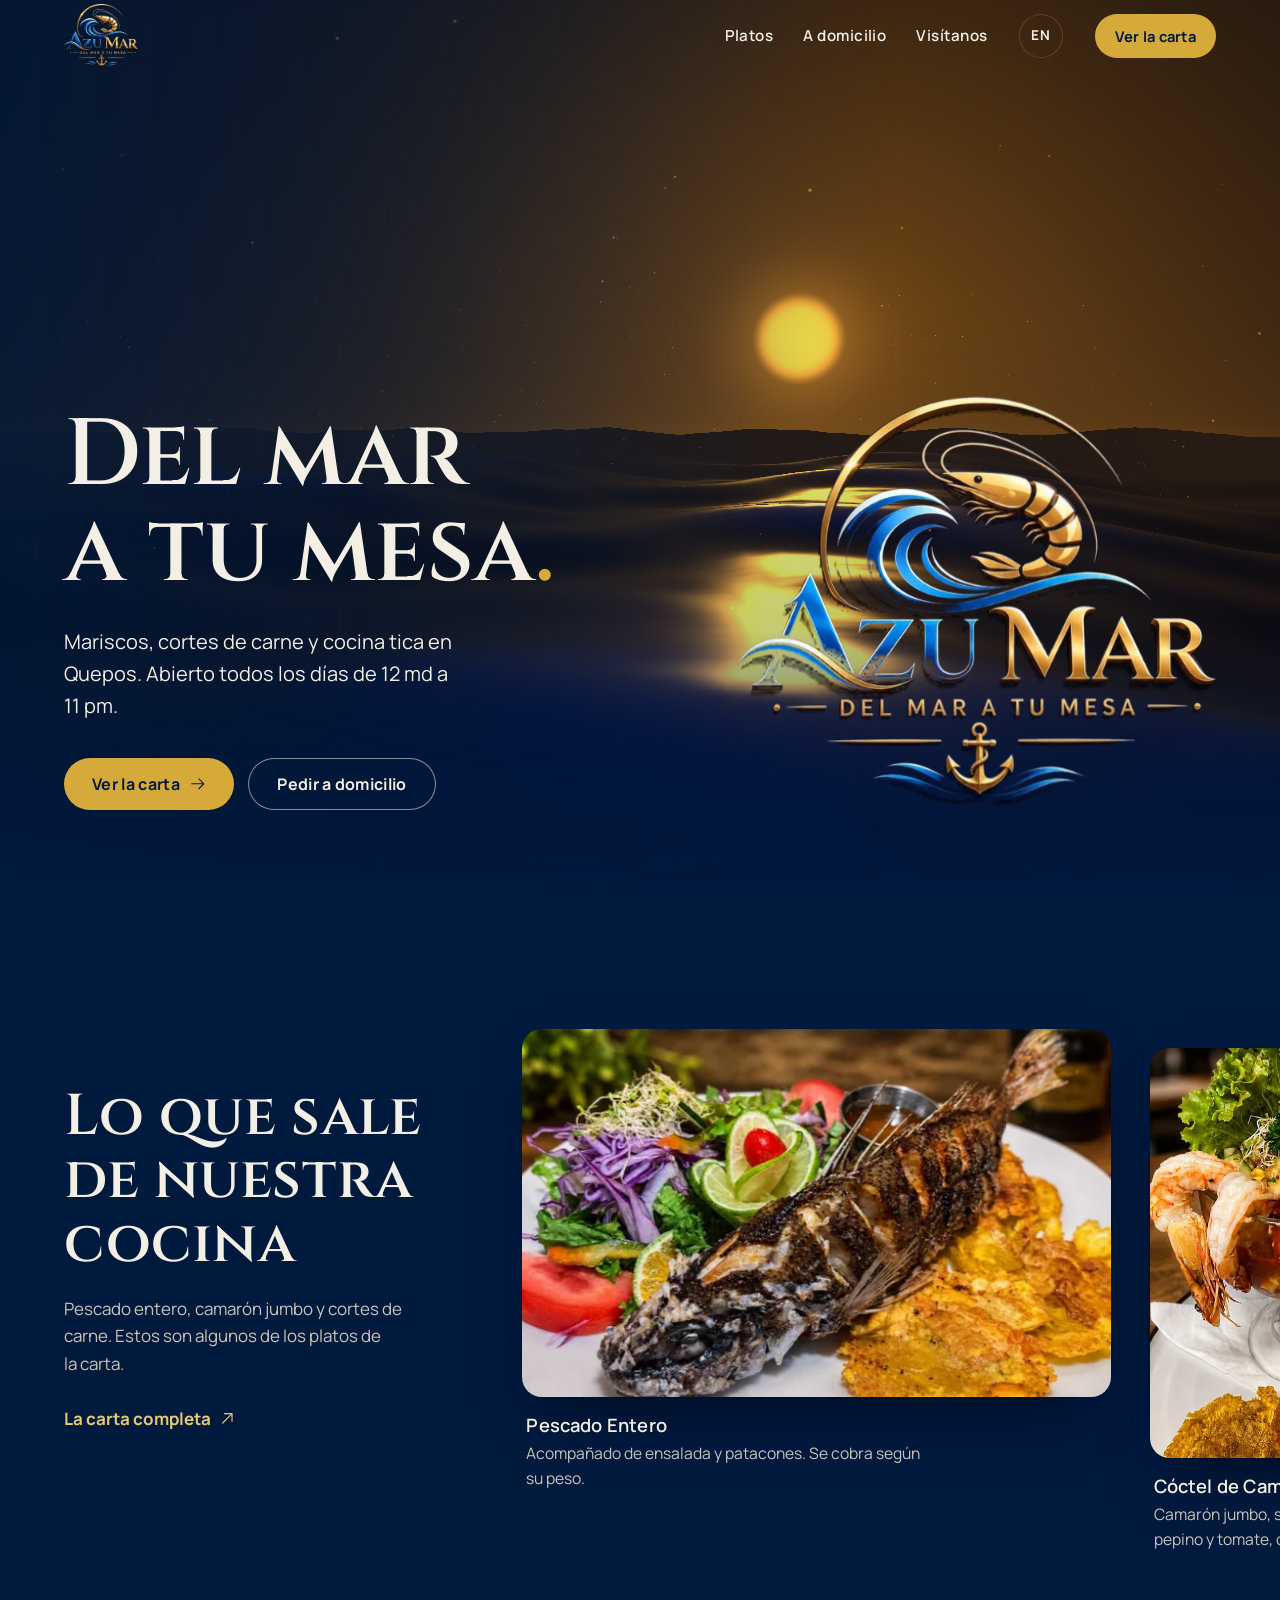
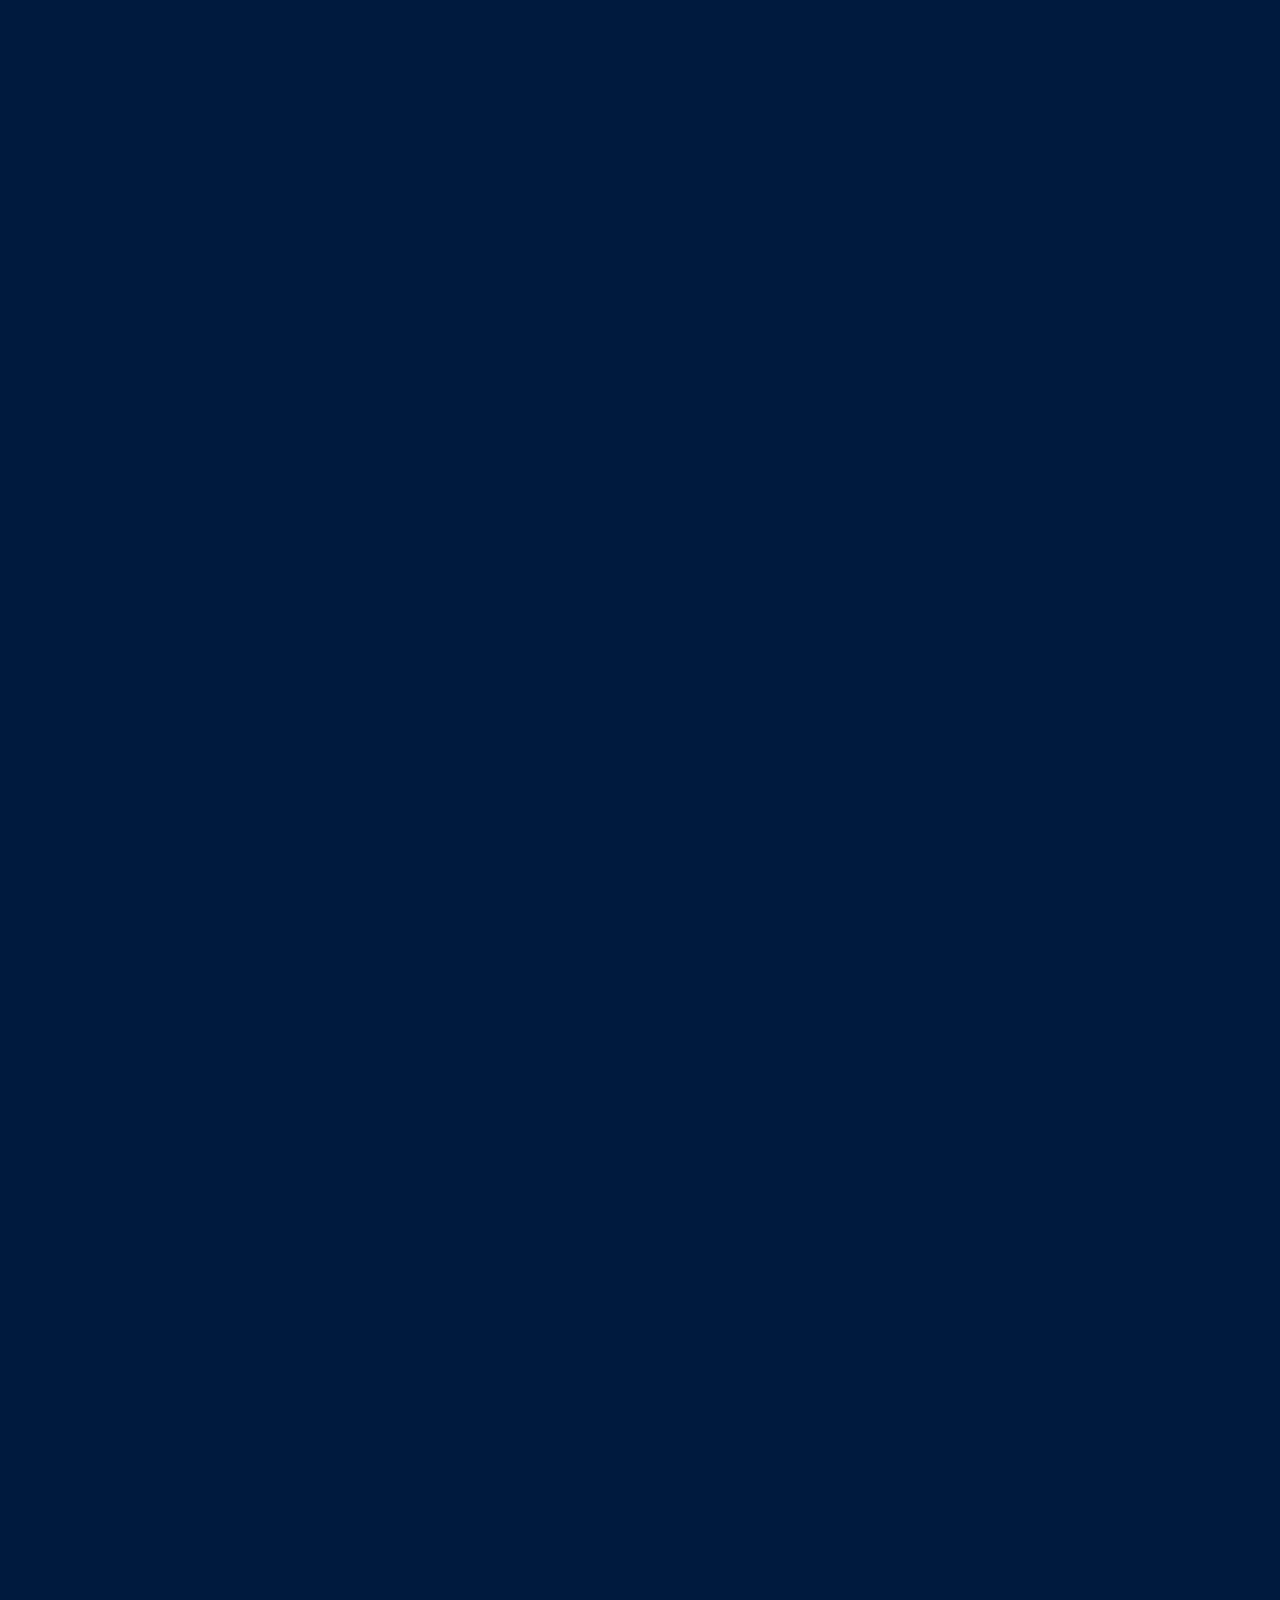
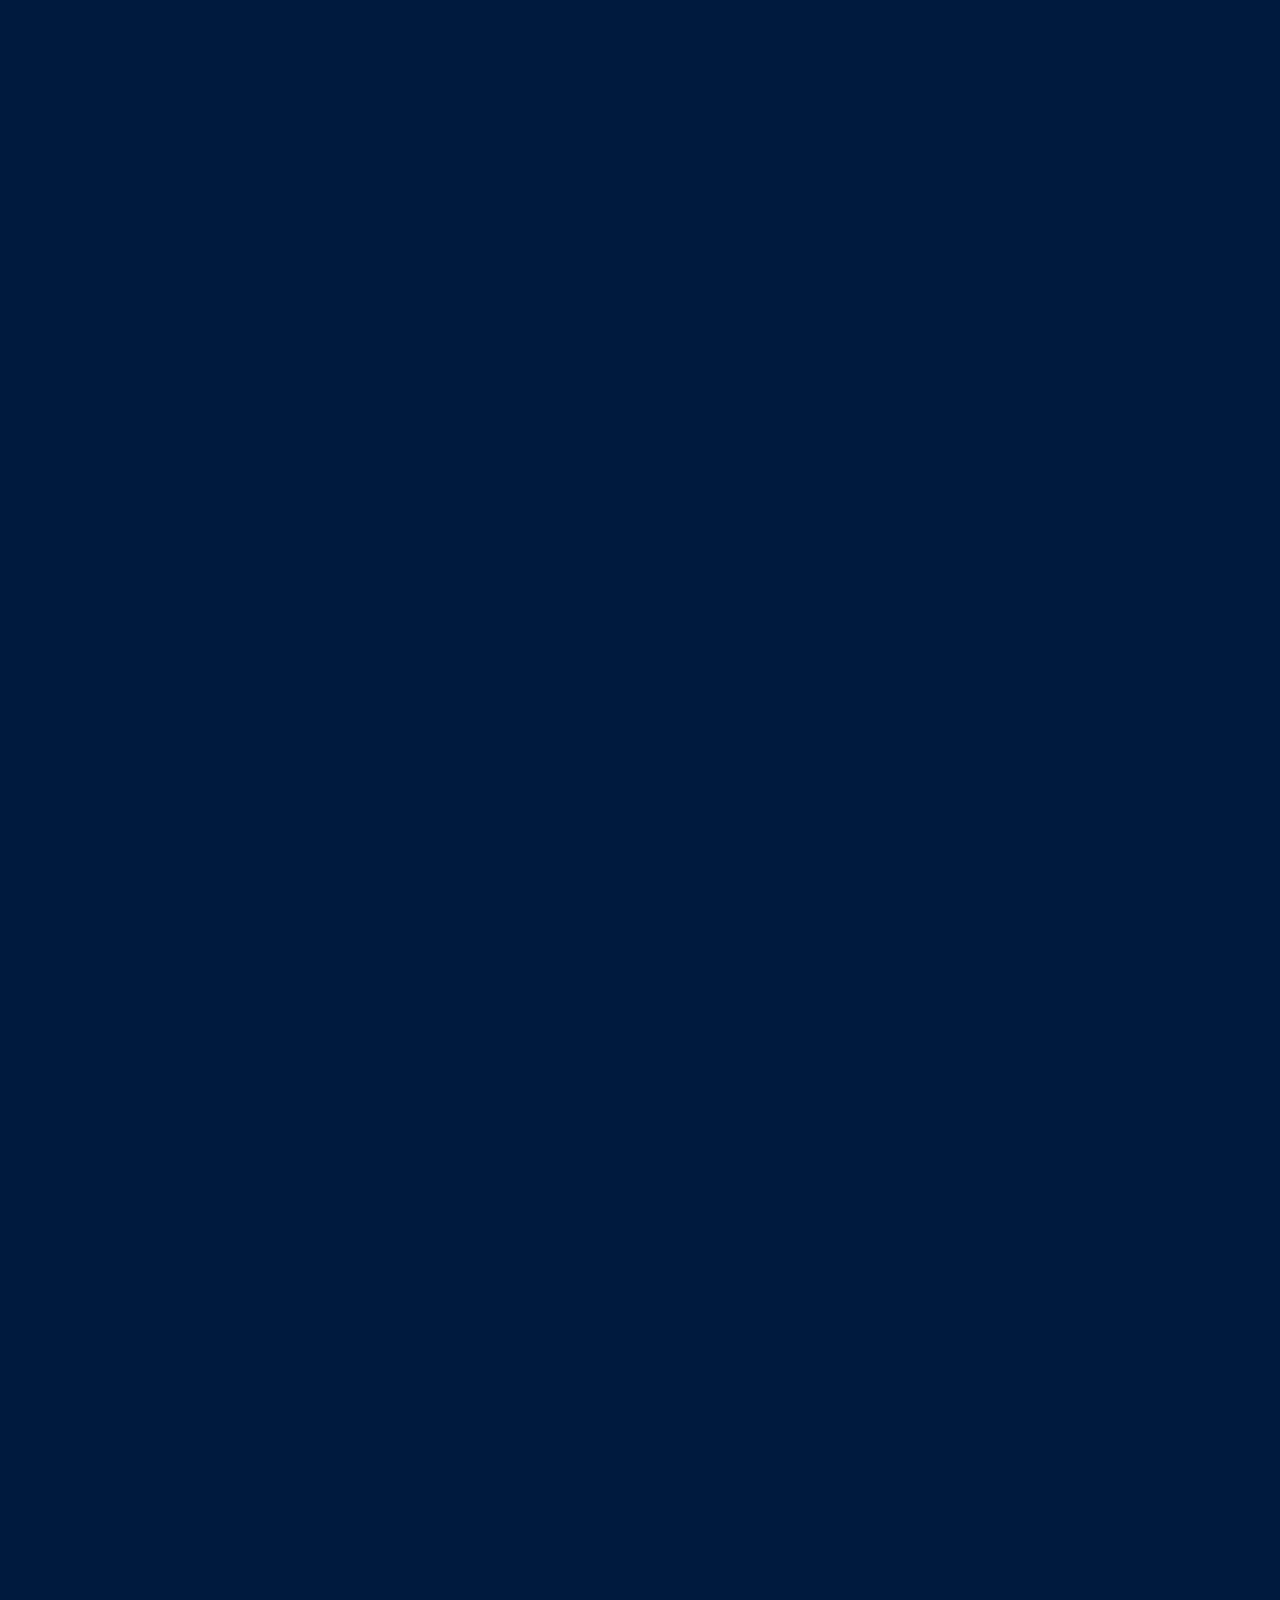
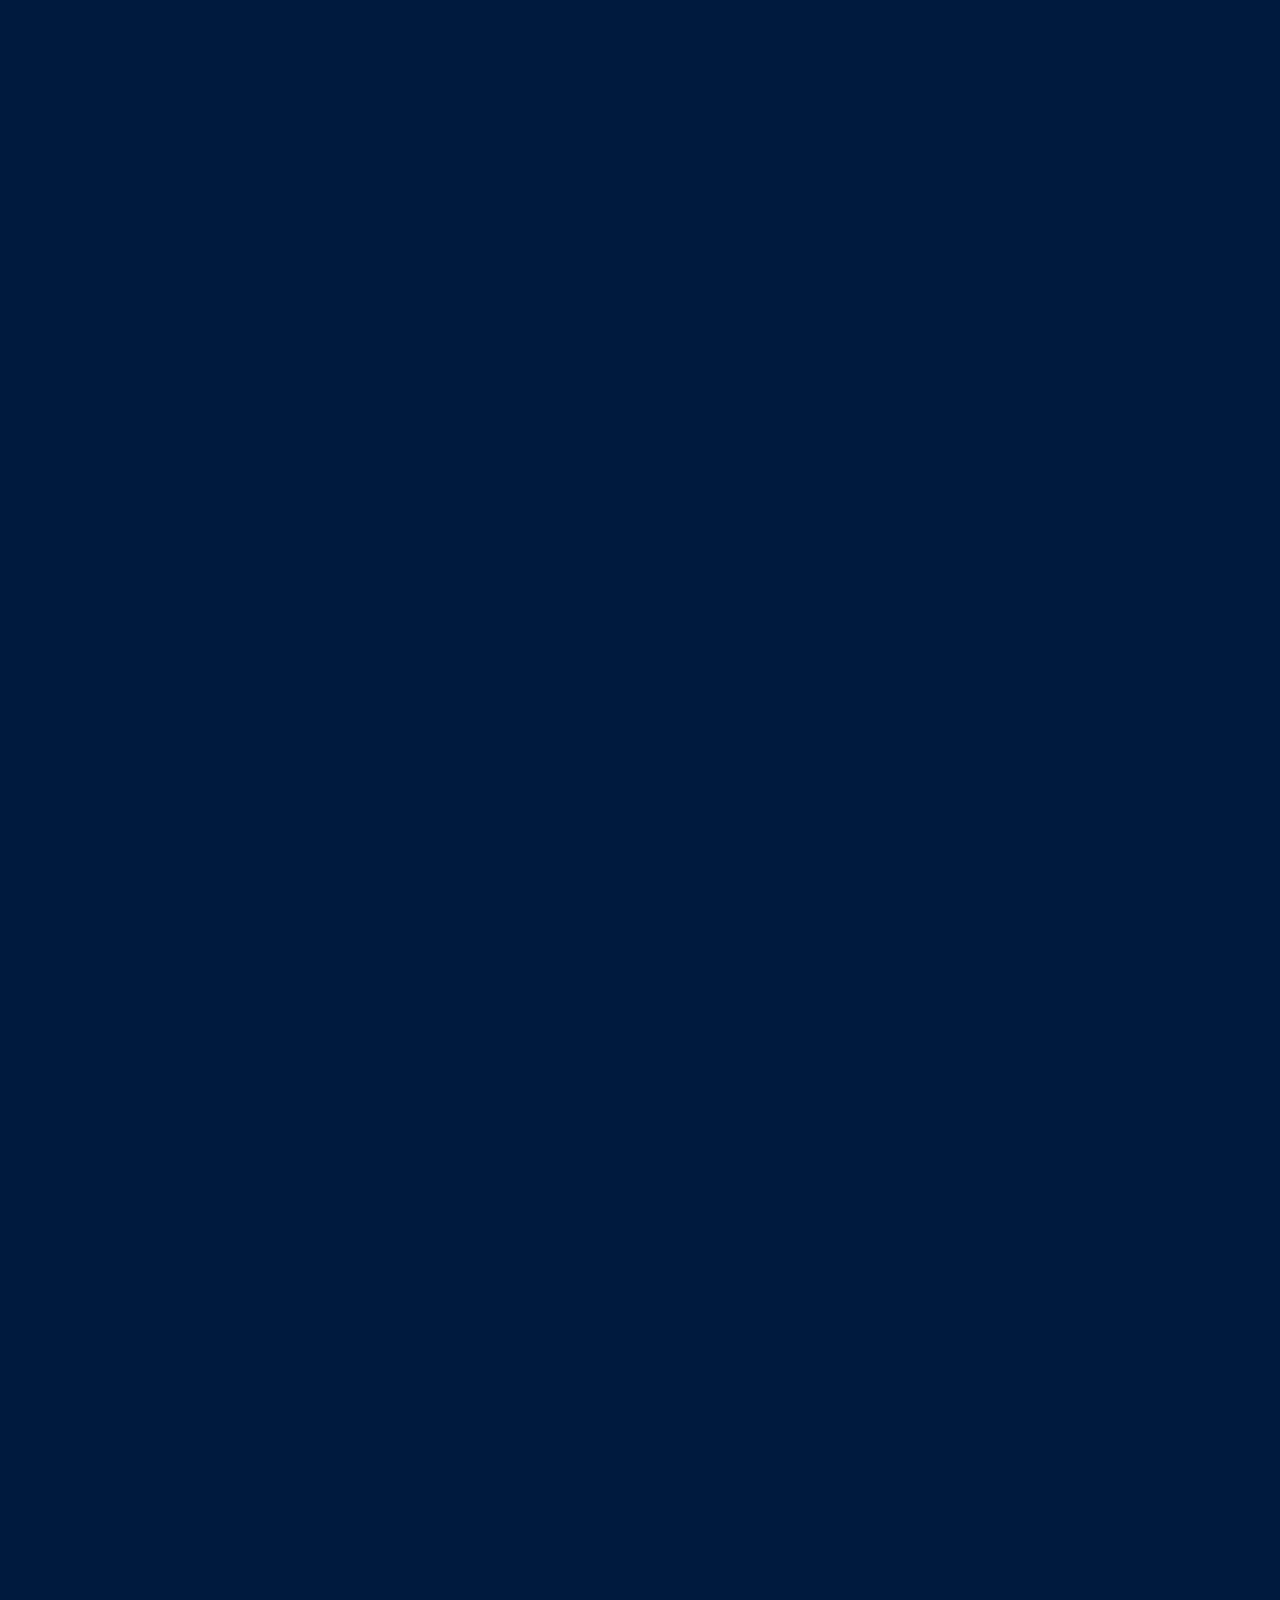
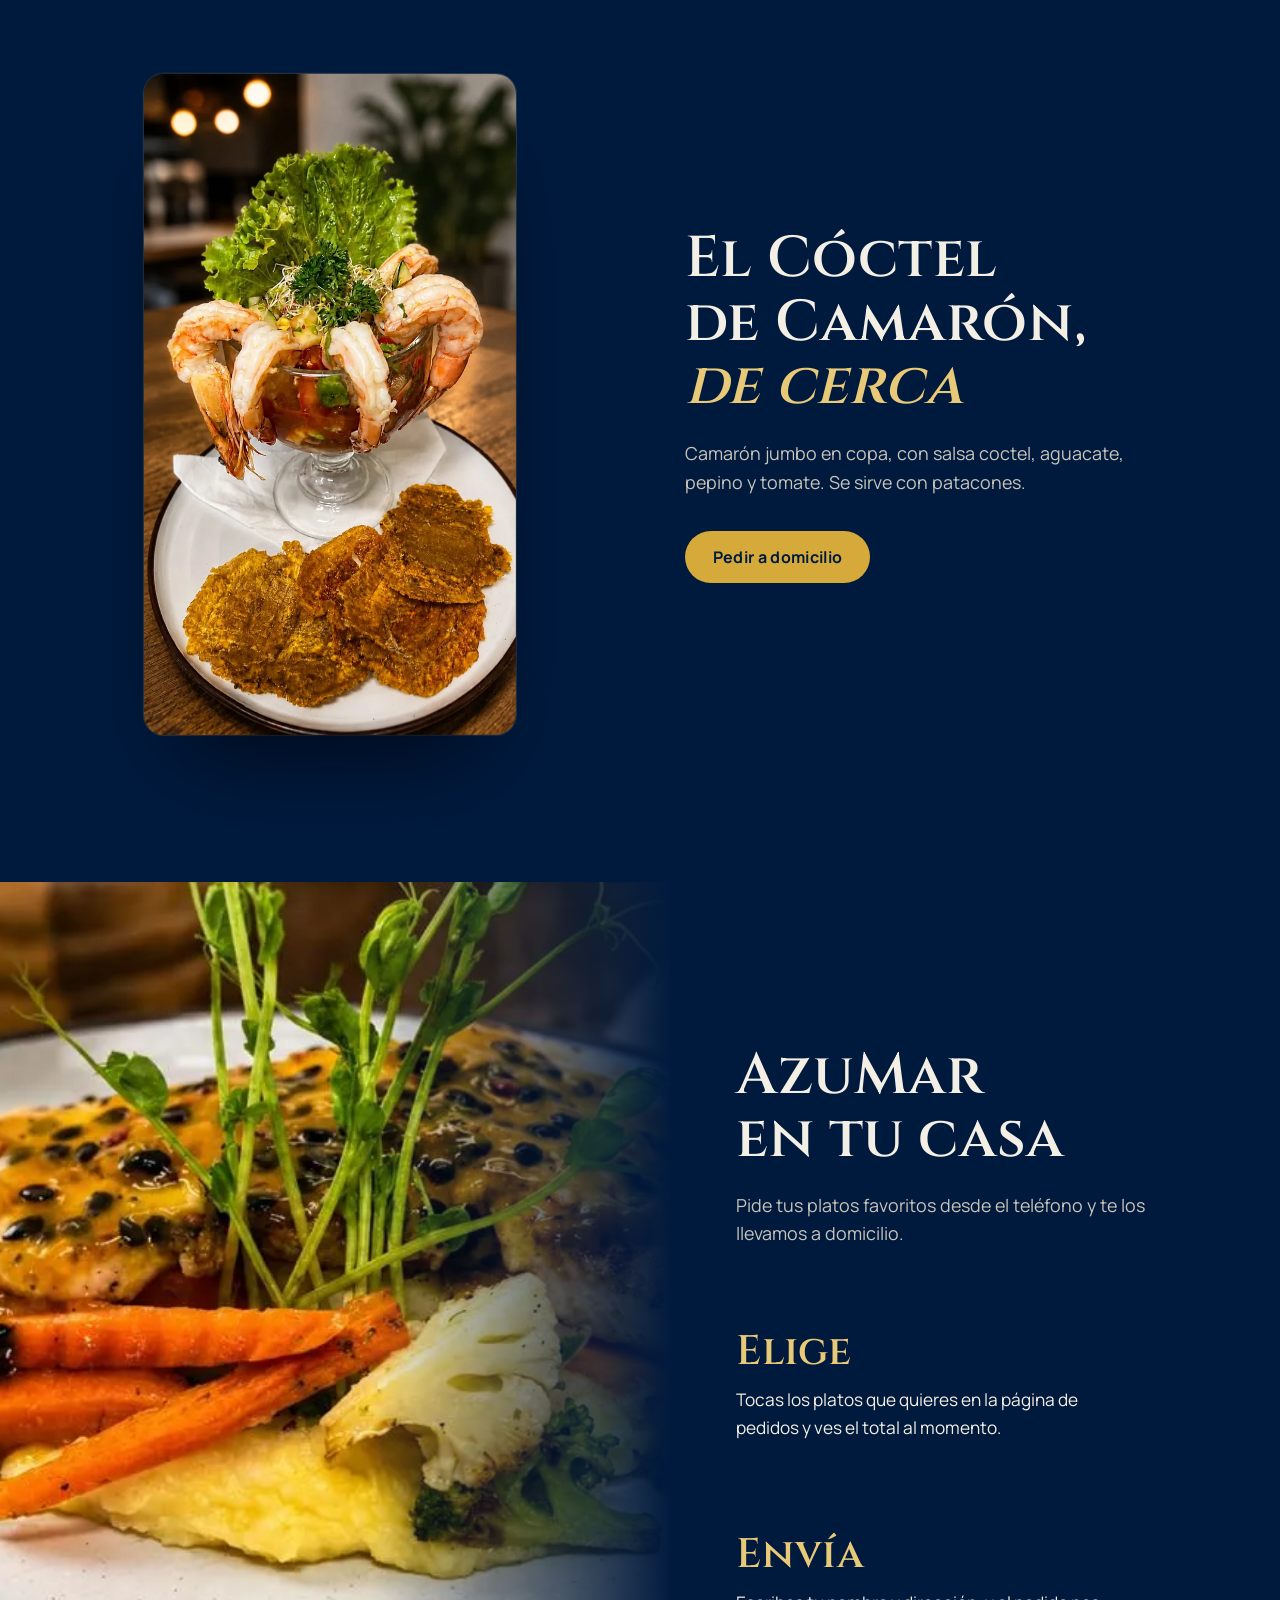
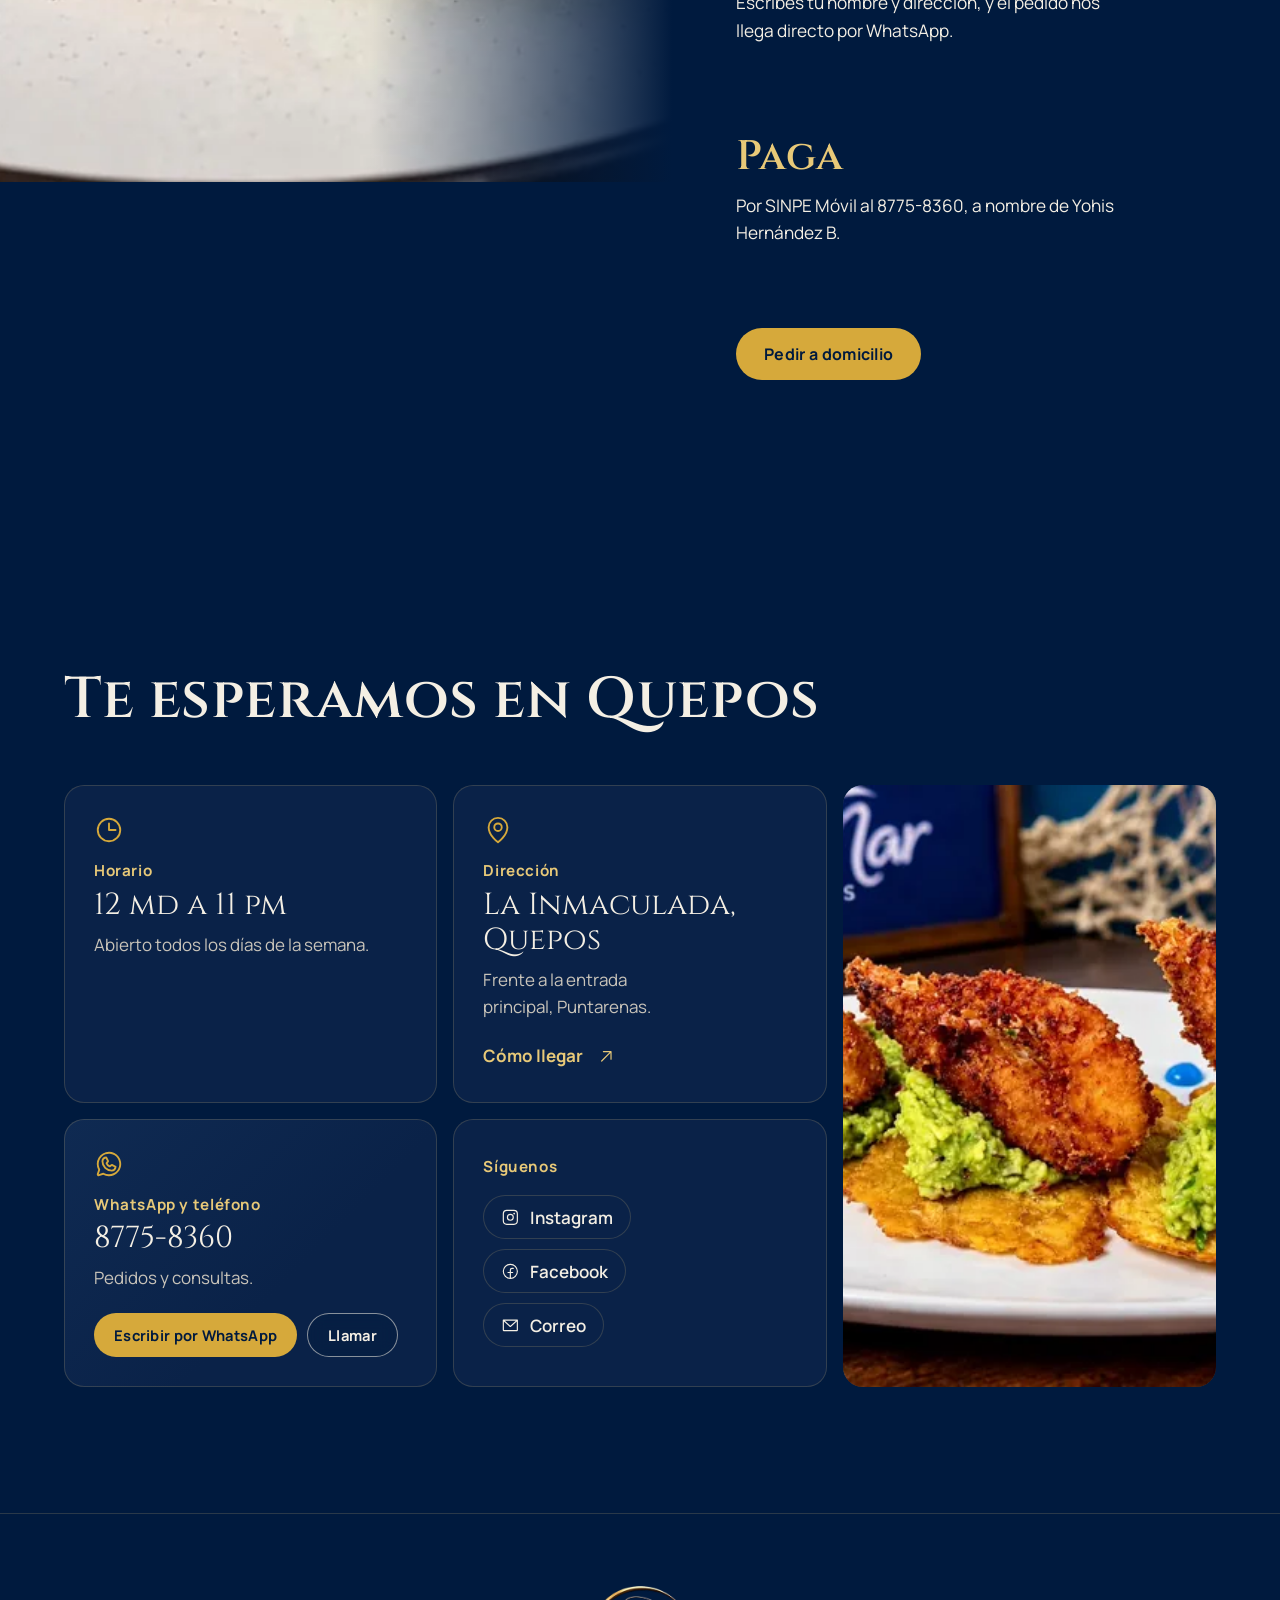
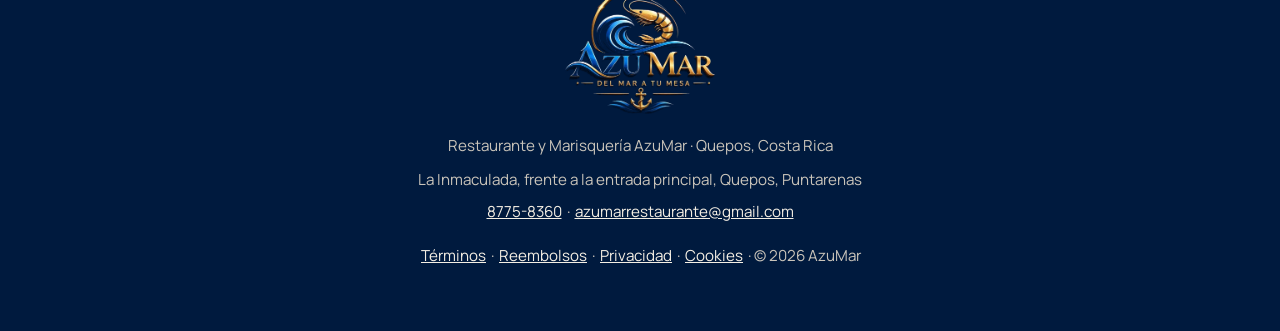
==== commit b45be596: "Completar términos, privacidad y cookies Revisión de la web con una lista legal y de accesibilidad: " ====
--- a/index.html
+++ b/index.html
@@ -332,7 +332,8 @@
 <footer class="pie">
   <img src="logo-azumar-360.webp" alt="AzuMar, del mar a tu mesa" width="360" height="307" loading="lazy">
   <p>Restaurante y Marisquería AzuMar · Quepos, Costa Rica</p>
-  <p class="pie-legal"><a href="legal.html">Términos y privacidad</a> <span aria-hidden="true">·</span> © 2026 AzuMar</p>
+  <p class="pie-datos">La Inmaculada, frente a la entrada principal, Quepos, Puntarenas<br><a href="tel:+50687758360">8775-8360</a> <span aria-hidden="true">·</span> <a href="mailto:azumarrestaurante@gmail.com">azumarrestaurante@gmail.com</a></p>
+  <p class="pie-legal"><a href="legal.html#terminos">Términos</a> <span aria-hidden="true">·</span> <a href="legal.html#reembolsos">Reembolsos</a> <span aria-hidden="true">·</span> <a href="legal.html#privacidad">Privacidad</a> <span aria-hidden="true">·</span> <a href="legal.html#cookies">Cookies</a> <span aria-hidden="true">·</span> © 2026 AzuMar</p>
 </footer>
 
 <script src="gsap.min.js" defer></script>
--- a/estilos.css
+++ b/estilos.css
@@ -835,3 +835,19 @@
   background: var(--marino-2); box-shadow: inset 0 0 0 1px var(--linea); color: var(--crema);
 }
 .legal hr { border: 0; border-top: 1px solid var(--linea); margin: 56px 0 0; }
+
+/* ---------- Lista legal: pie con datos, índice de la página legal, casilla de consentimiento ---------- */
+.pie-datos { margin-top: 8px; line-height: 1.7; }
+.pie-datos a, .pie-legal a { color: var(--crema); display: inline-block; padding: 6px 2px; }
+.legal-indice { display: flex; flex-wrap: wrap; gap: 8px; margin: 4px 0 28px; }
+.legal .legal-indice a {
+  display: inline-flex; align-items: center; min-height: 44px; padding: 0 18px;
+  border-radius: var(--pildora); text-decoration: none; font-weight: 700; font-size: .95rem;
+  color: var(--crema); box-shadow: inset 0 0 0 1px var(--linea);
+}
+.legal .legal-indice a:hover { box-shadow: inset 0 0 0 1px var(--oro); color: var(--oro-suave); }
+.legal [id] { scroll-margin-top: 96px; }
+.casilla { display: flex; gap: 12px; align-items: flex-start; }
+.casilla input { flex: none; width: 24px; height: 24px; margin-top: 2px; accent-color: var(--oro); cursor: pointer; }
+.casilla label { color: var(--crema-tenue); font-size: .92rem; line-height: 1.5; cursor: pointer; }
+.casilla a { color: var(--oro-suave); }
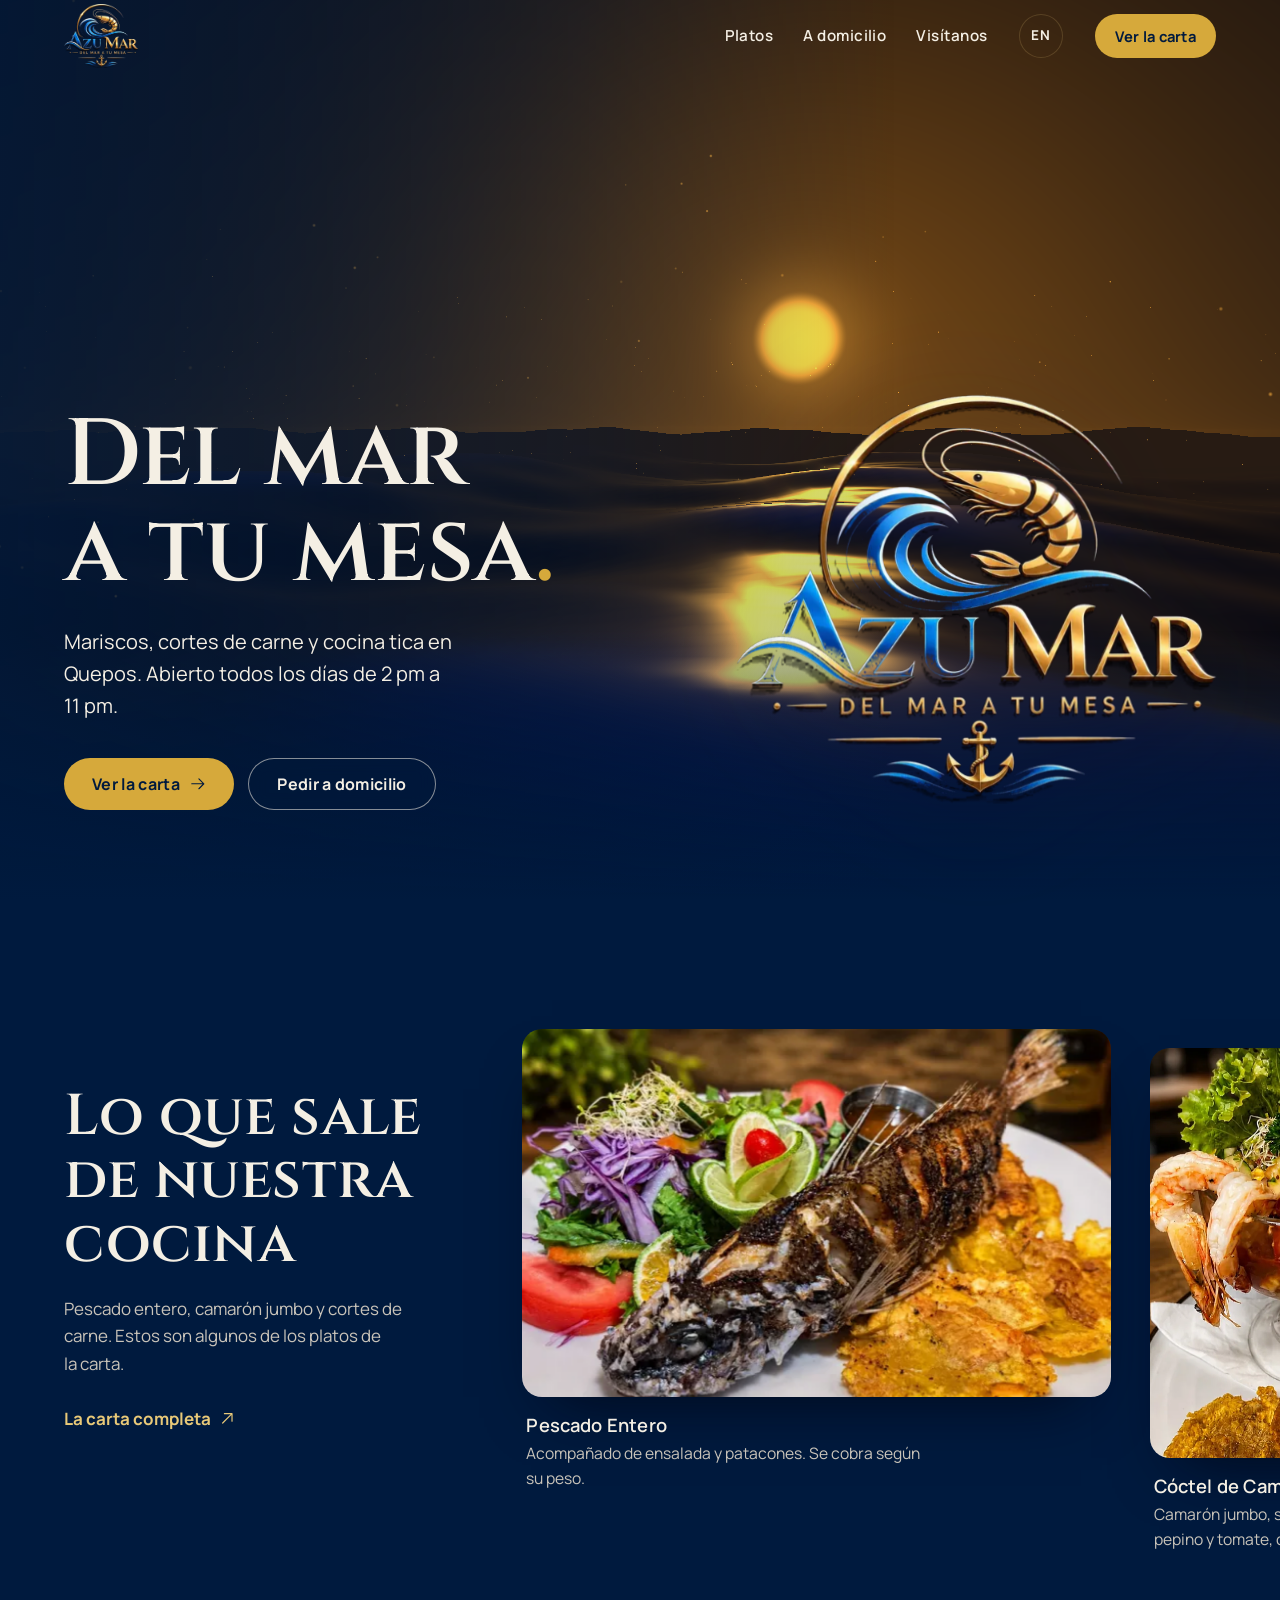
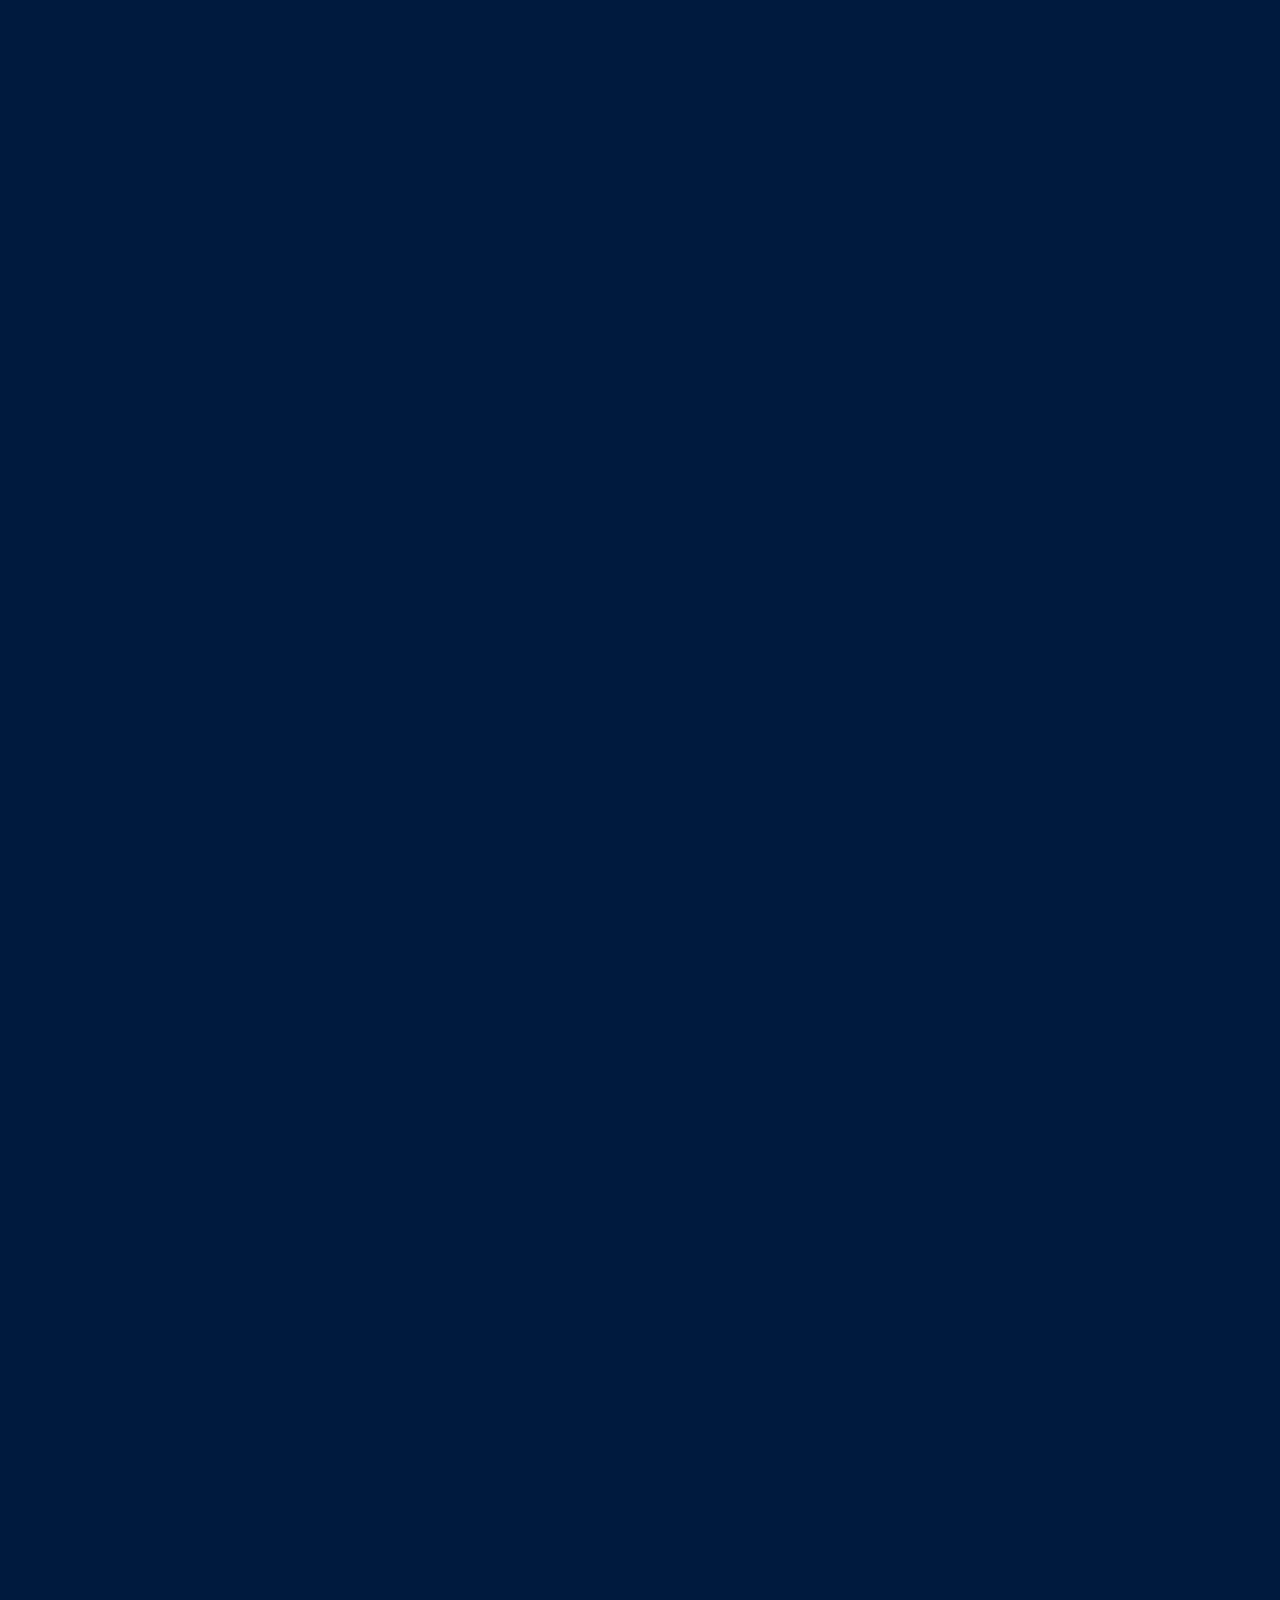
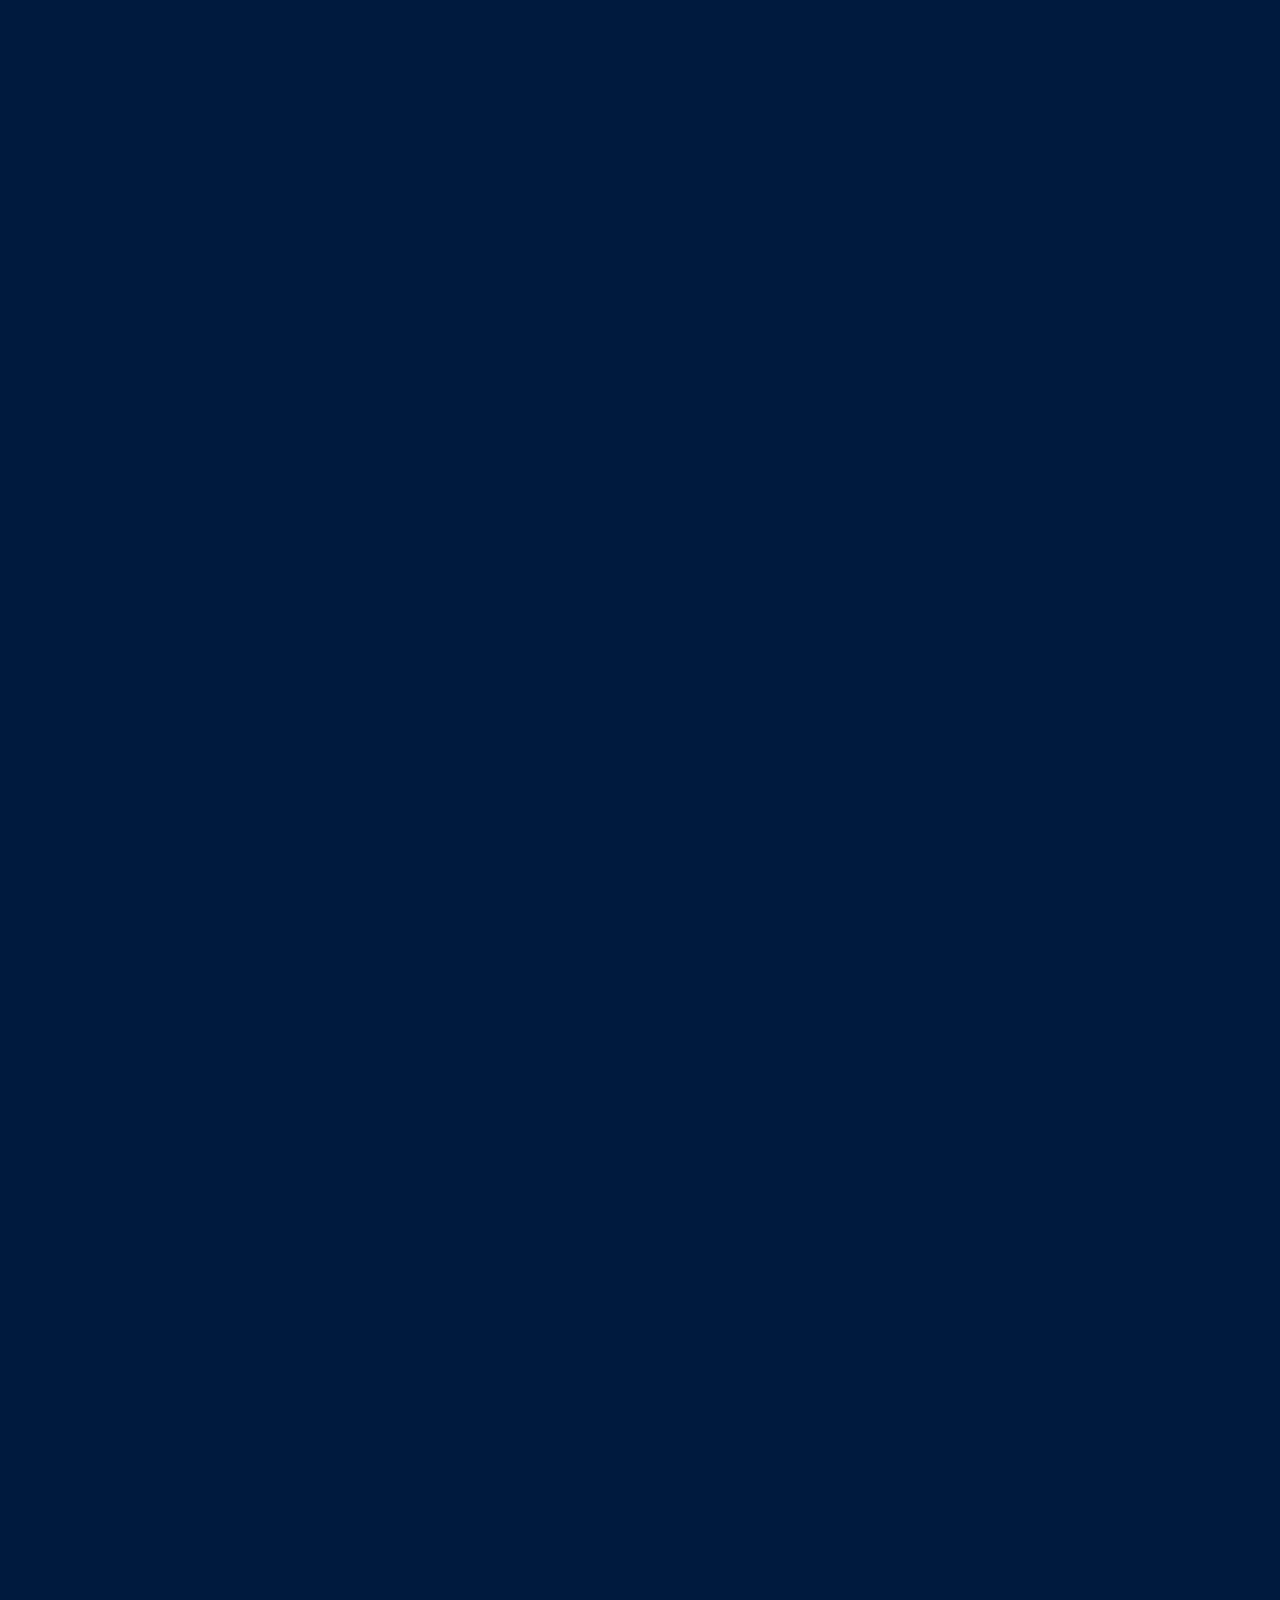
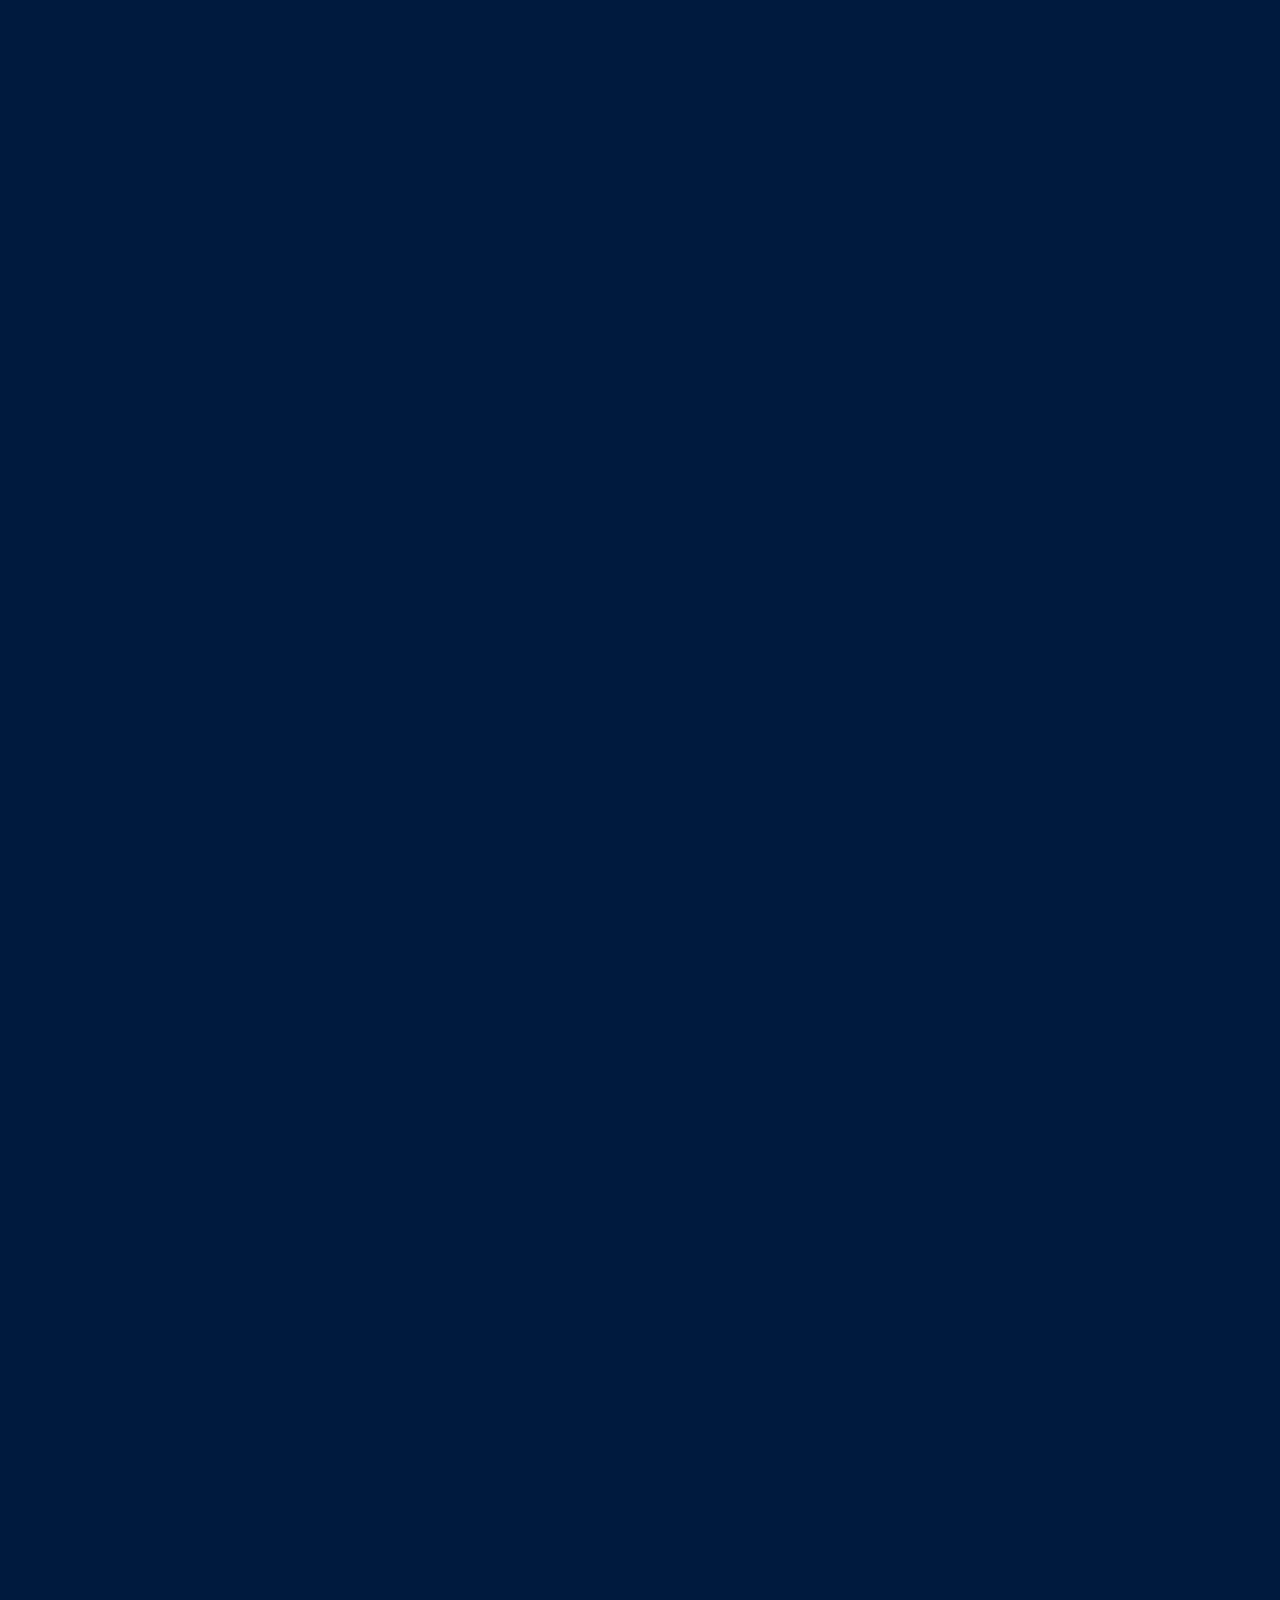
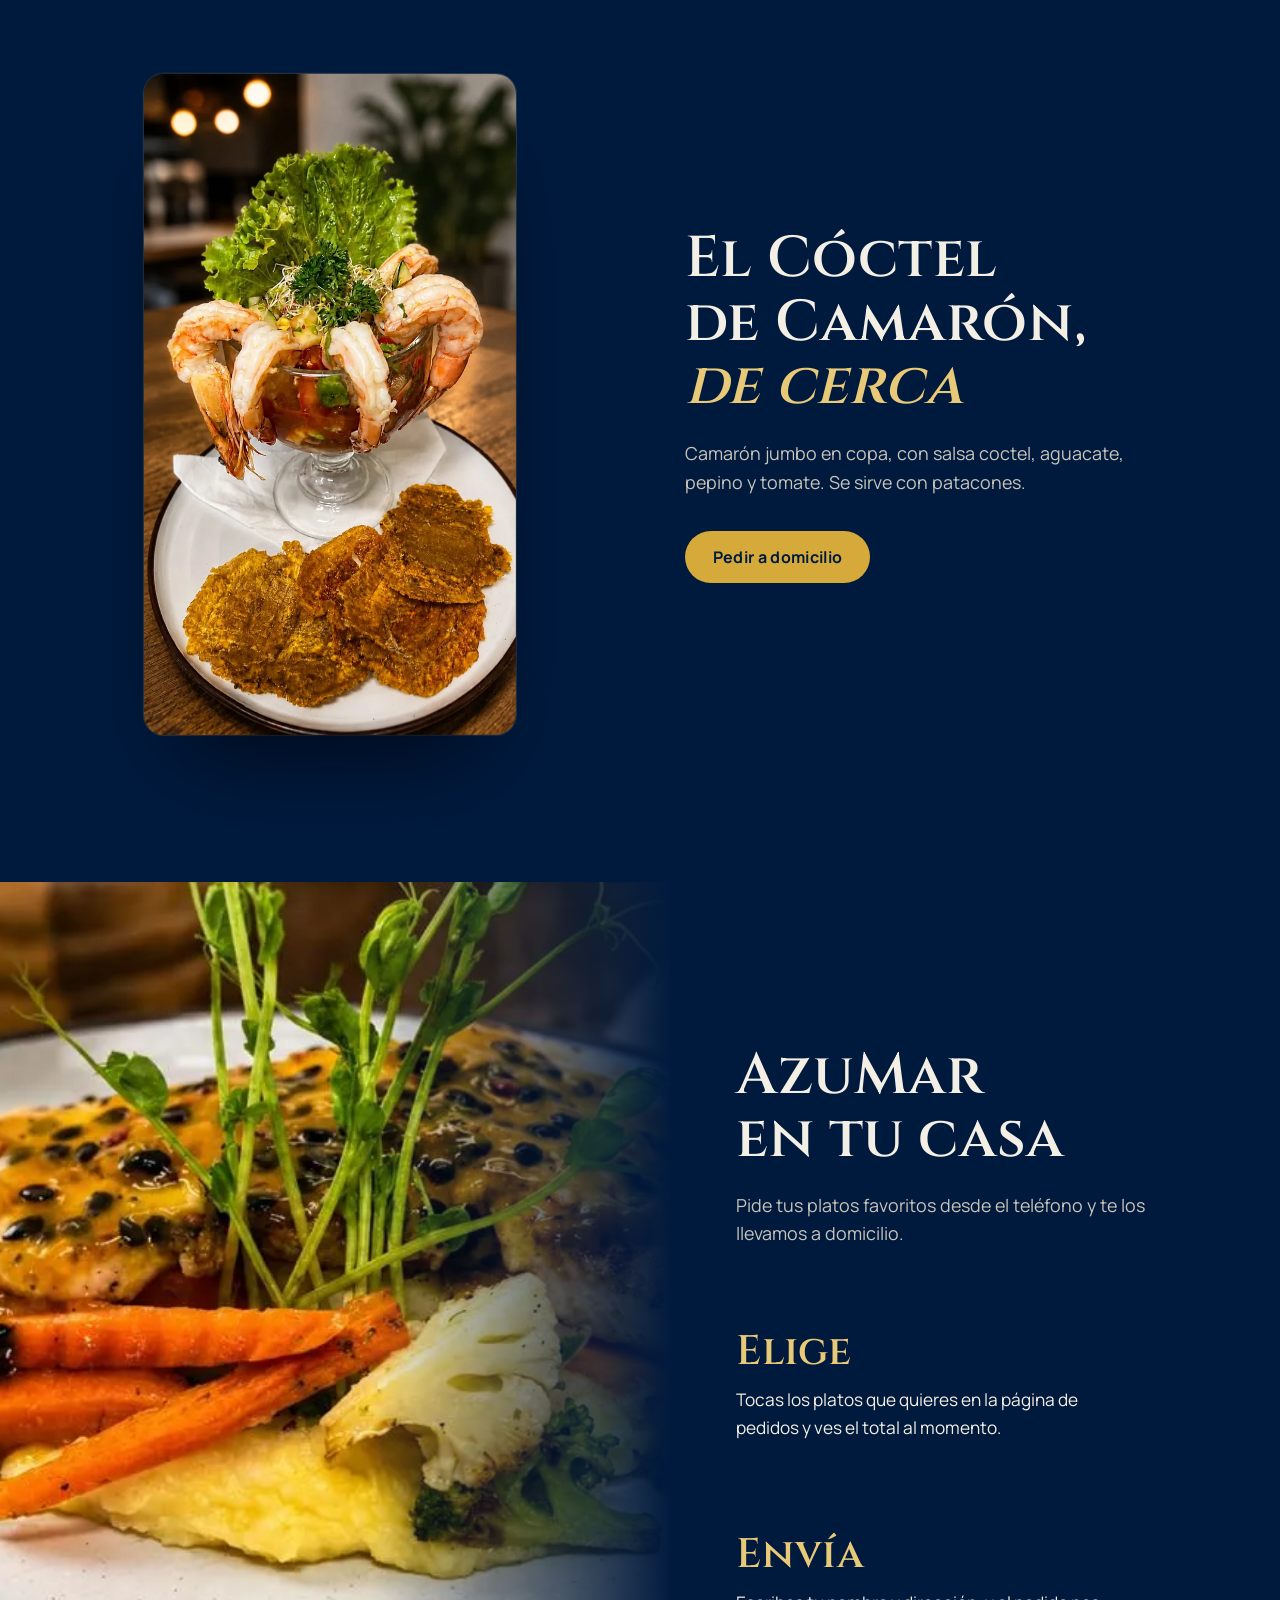
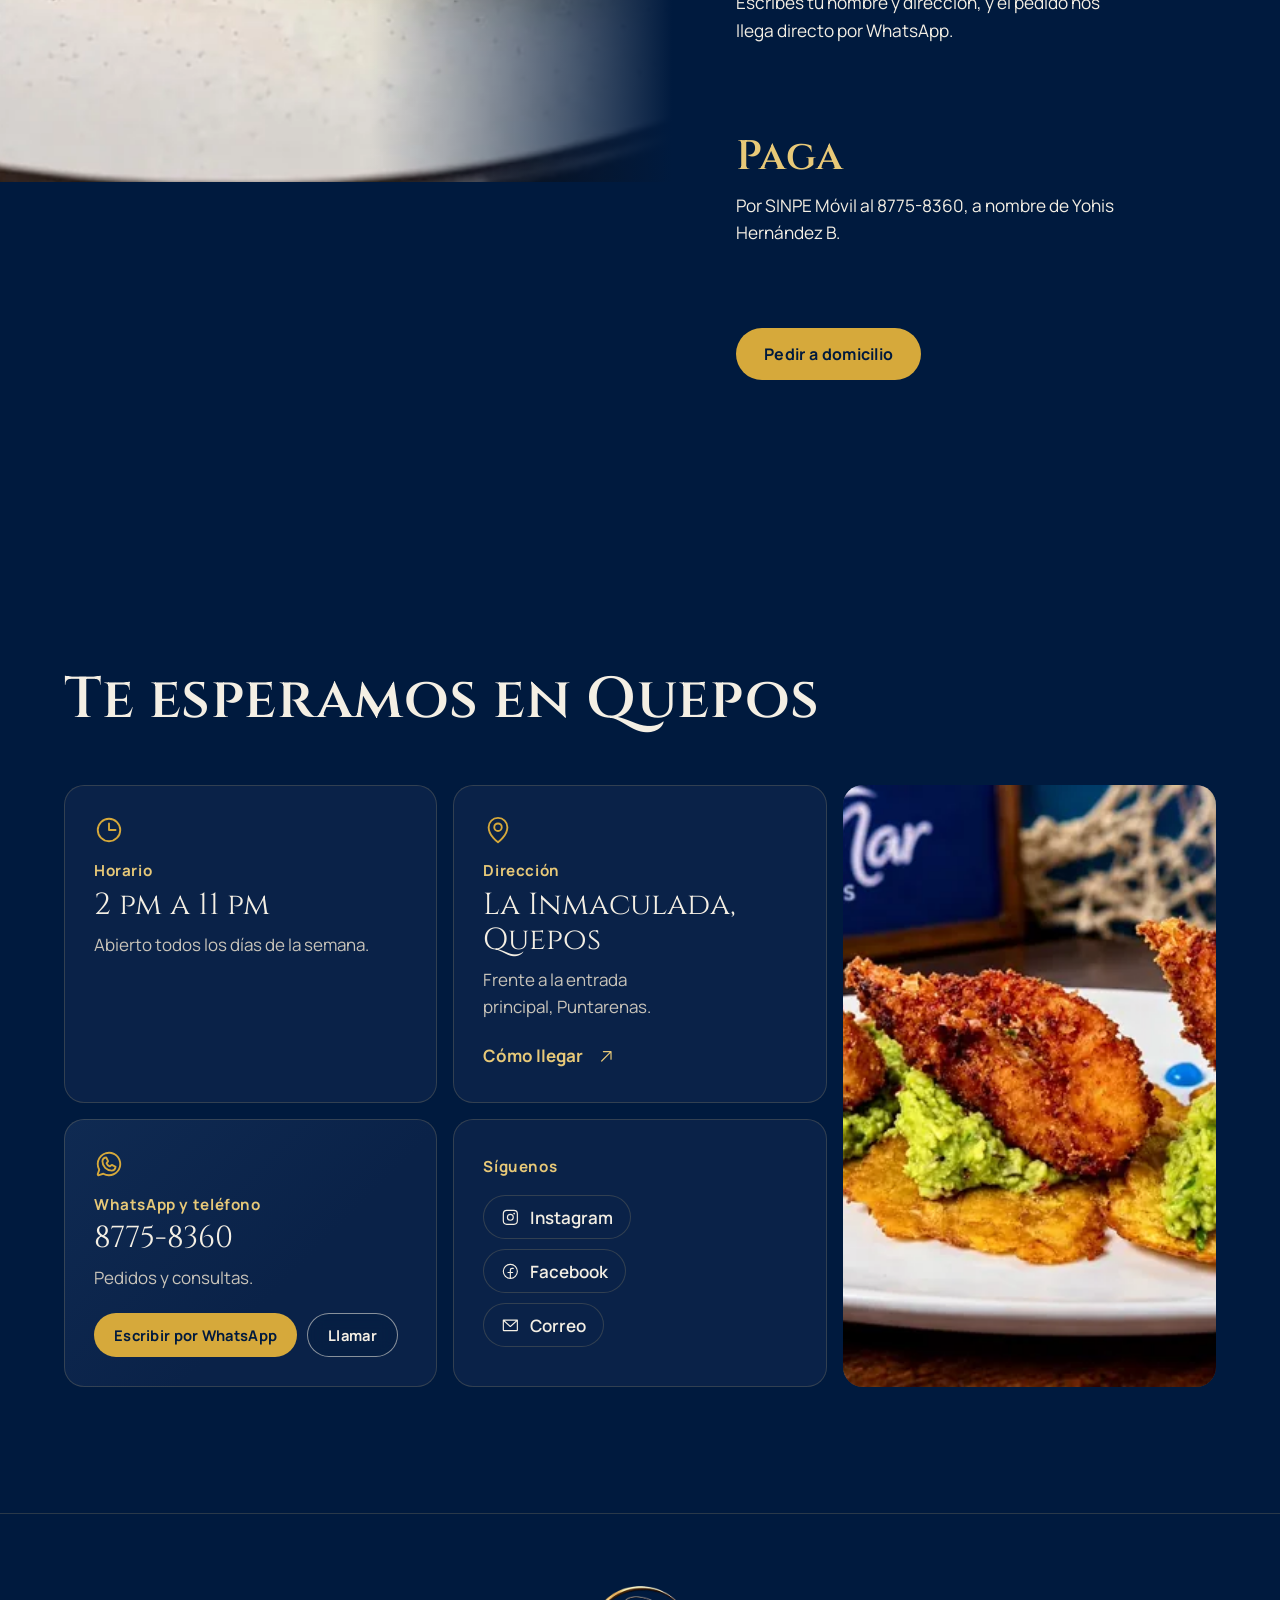
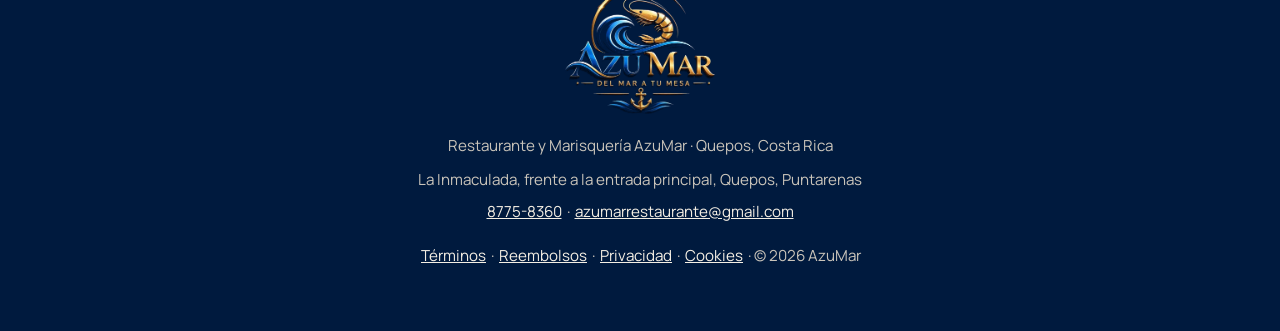
==== commit 352d0cbe: "Horario de temporada: 2 pm a 11 pm (setiembre y octubre) Desde noviembre volver a 12 md a 11 pm (en " ====
--- a/index.html
+++ b/index.html
@@ -4,7 +4,7 @@
 <meta charset="utf-8">
 <meta name="viewport" content="width=device-width, initial-scale=1, viewport-fit=cover">
 <title>AzuMar · Restaurante y Marisquería en Quepos, Costa Rica</title>
-<meta name="description" content="Mariscos, cortes de carne y cocina tica en Quepos. Abierto todos los días de 12 md a 11 pm, con servicio a domicilio.">
+<meta name="description" content="Mariscos, cortes de carne y cocina tica en Quepos. Abierto todos los días de 2 pm a 11 pm, con servicio a domicilio.">
 <meta name="theme-color" content="#001A3E">
 <meta name="color-scheme" content="dark">
 <link rel="canonical" href="https://menu-azu-mar.vercel.app/">
@@ -12,7 +12,7 @@
 <meta property="og:type" content="website">
 <meta property="og:locale" content="es_CR">
 <meta property="og:title" content="AzuMar · Del mar a tu mesa">
-<meta property="og:description" content="Restaurante y Marisquería en Quepos, Costa Rica. Abierto todos los días de 12 md a 11 pm.">
+<meta property="og:description" content="Restaurante y Marisquería en Quepos, Costa Rica. Abierto todos los días de 2 pm a 11 pm.">
 <meta property="og:url" content="https://menu-azu-mar.vercel.app/">
 <meta property="og:image" content="https://menu-azu-mar.vercel.app/plato-coctel.webp">
 
@@ -83,7 +83,7 @@
   "openingHoursSpecification": {
     "@type": "OpeningHoursSpecification",
     "dayOfWeek": ["Monday","Tuesday","Wednesday","Thursday","Friday","Saturday","Sunday"],
-    "opens": "12:00",
+    "opens": "14:00",
     "closes": "23:00"
   },
   "url": "https://menu-azu-mar.vercel.app/",
@@ -142,7 +142,7 @@
           <span class="linea">Del mar</span>
           <span class="linea">a tu mesa<span class="punto">.</span></span>
         </h1>
-        <p class="portada-sub revela">Mariscos, cortes de carne y cocina tica en Quepos. Abierto todos los días de 12 md a 11 pm.</p>
+        <p class="portada-sub revela">Mariscos, cortes de carne y cocina tica en Quepos. Abierto todos los días de 2 pm a 11 pm.</p>
         <div class="portada-botones revela">
           <a class="boton boton-oro" href="carta.html">
             Ver la carta
@@ -290,7 +290,7 @@
       <div class="celda celda-horario">
         <svg class="icono icono-grande" aria-hidden="true"><use href="#i-clock"/></svg>
         <h3>Horario</h3>
-        <p class="dato-grande">12 md a 11 pm</p>
+        <p class="dato-grande">2 pm a 11 pm</p>
         <p>Abierto todos los días de la semana.</p>
       </div>
 
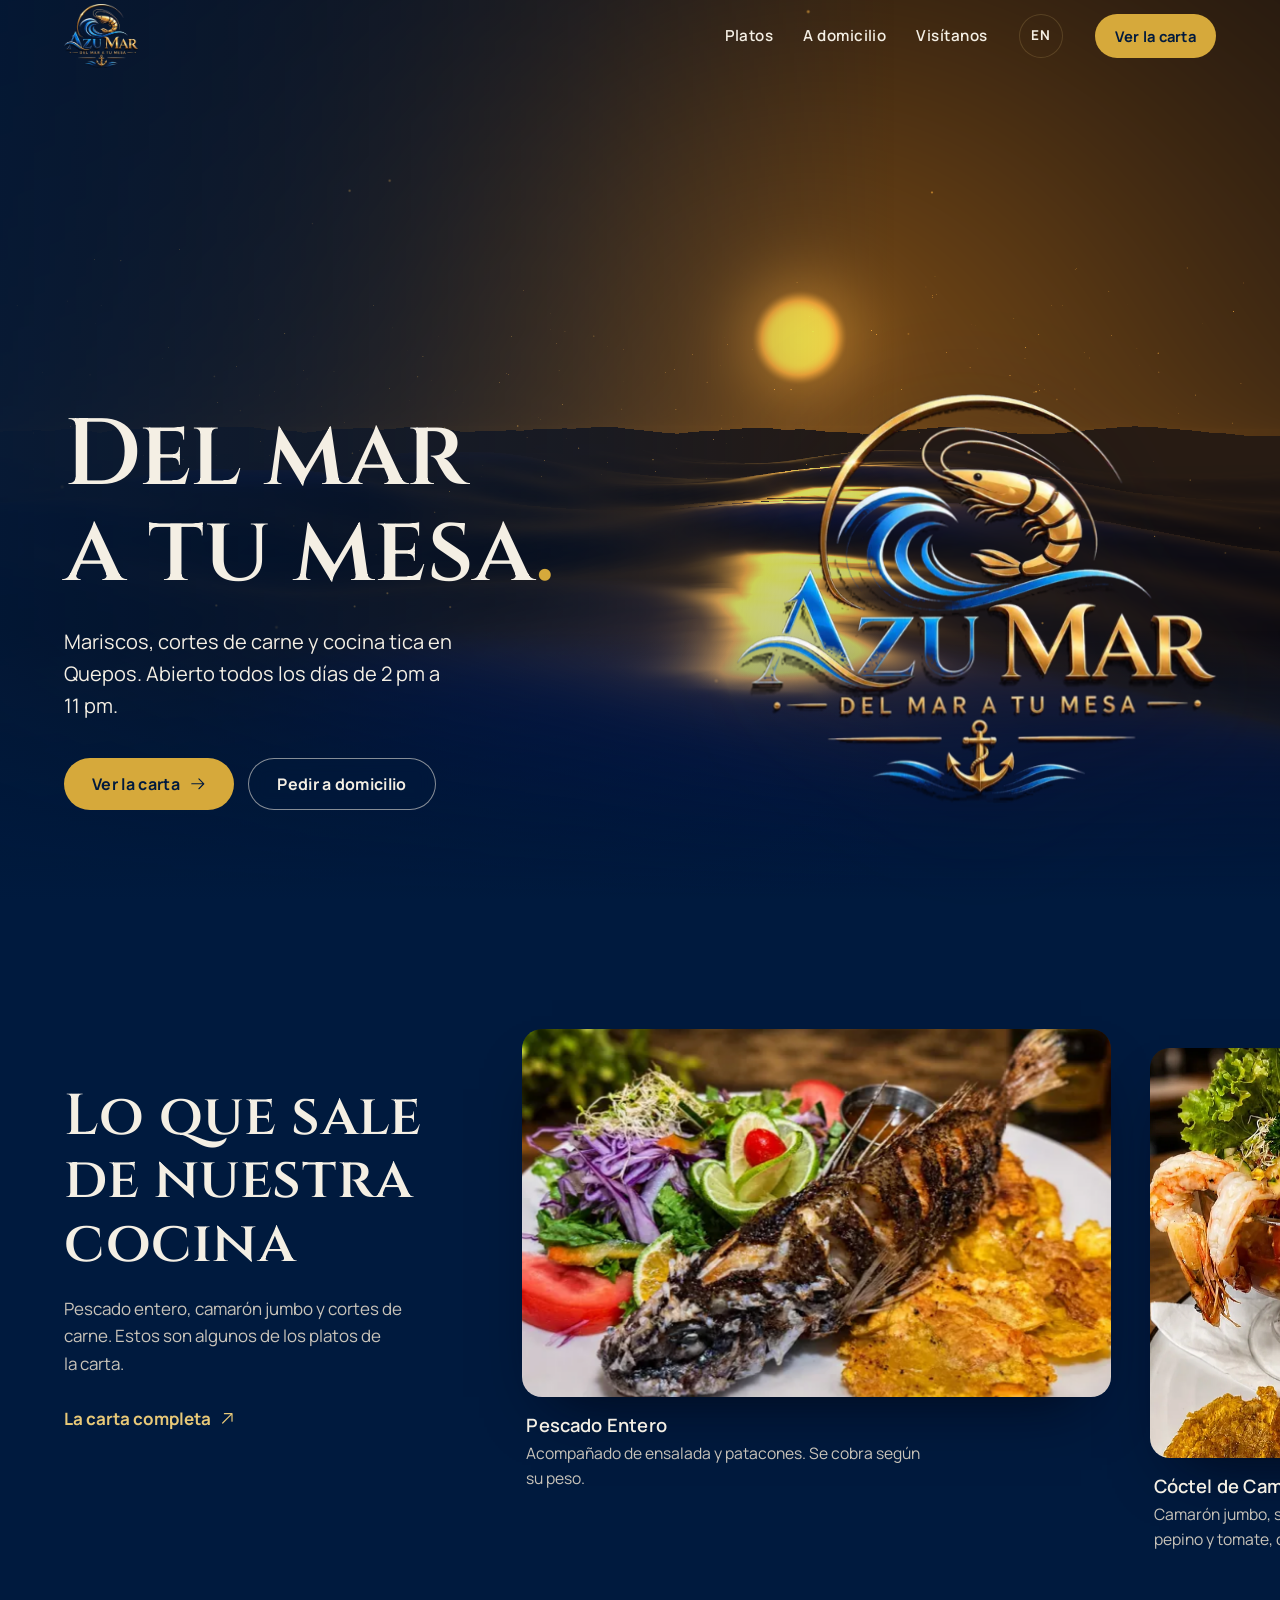
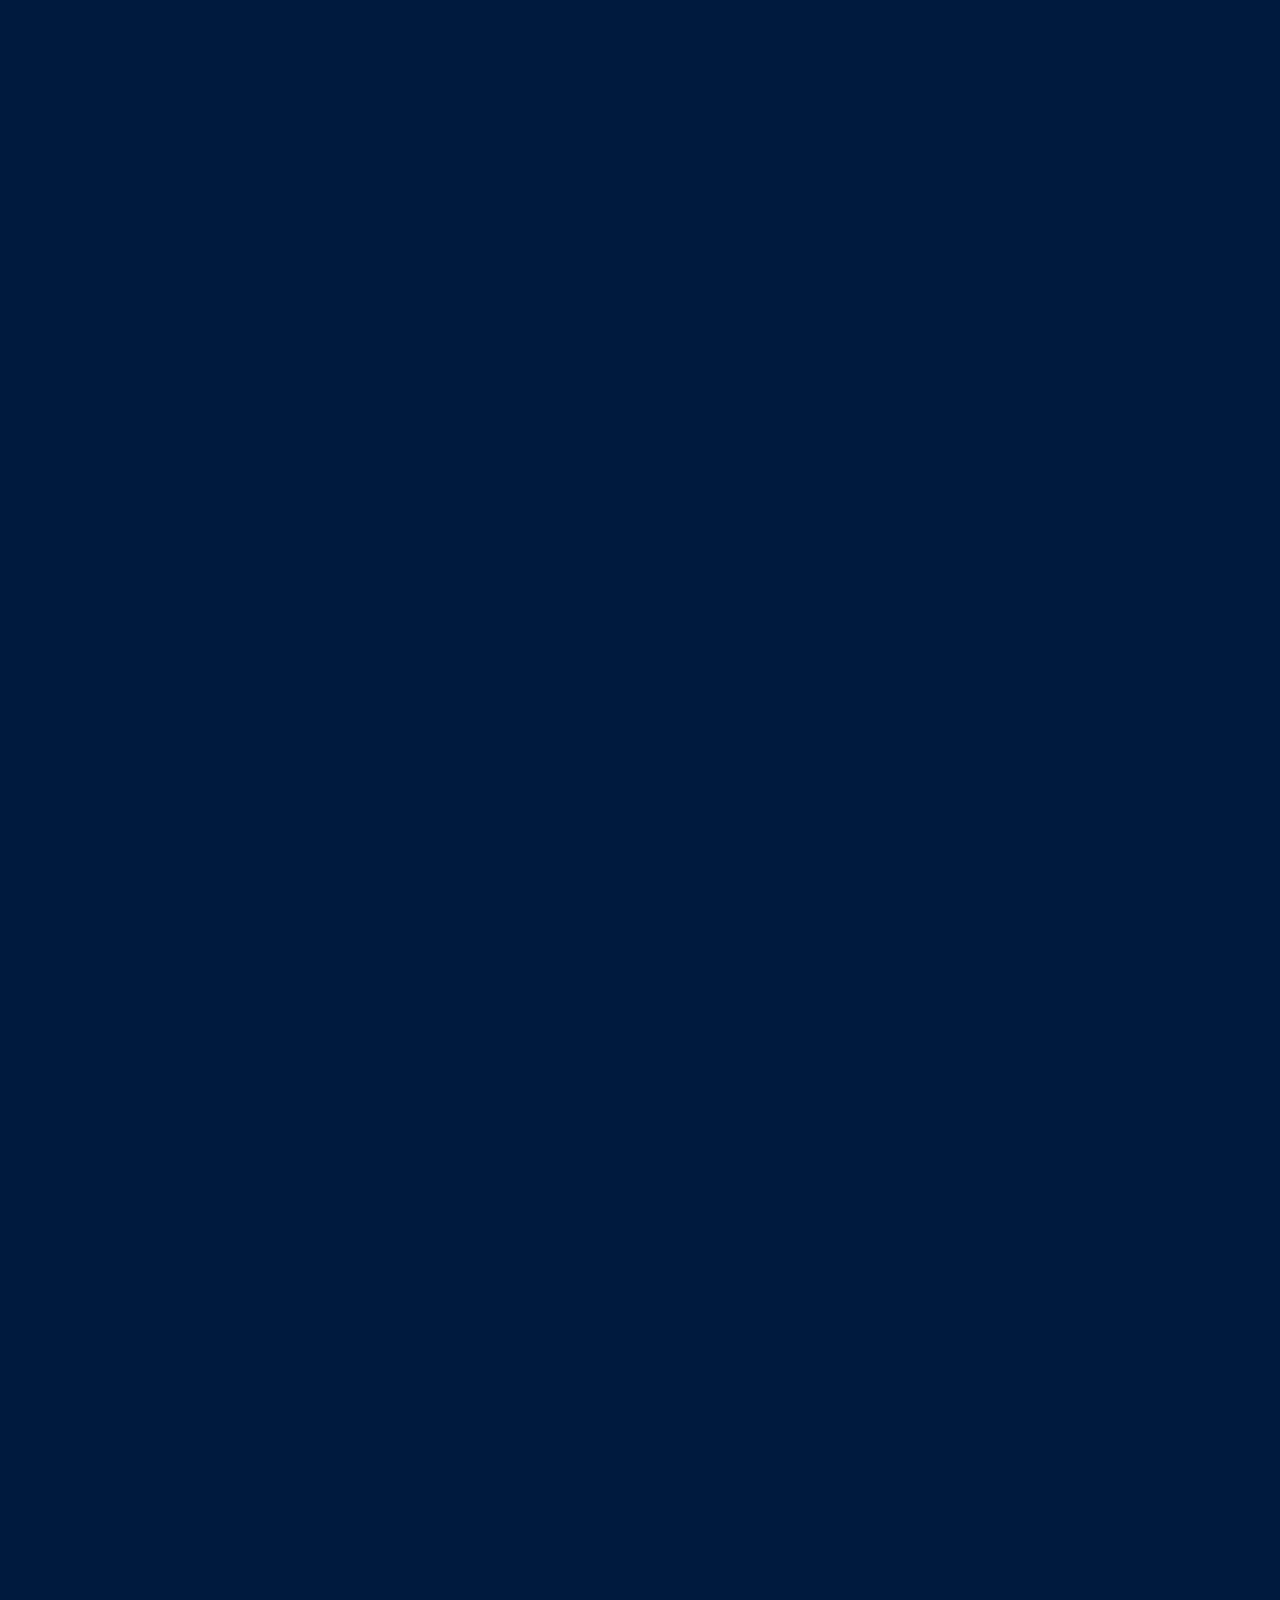
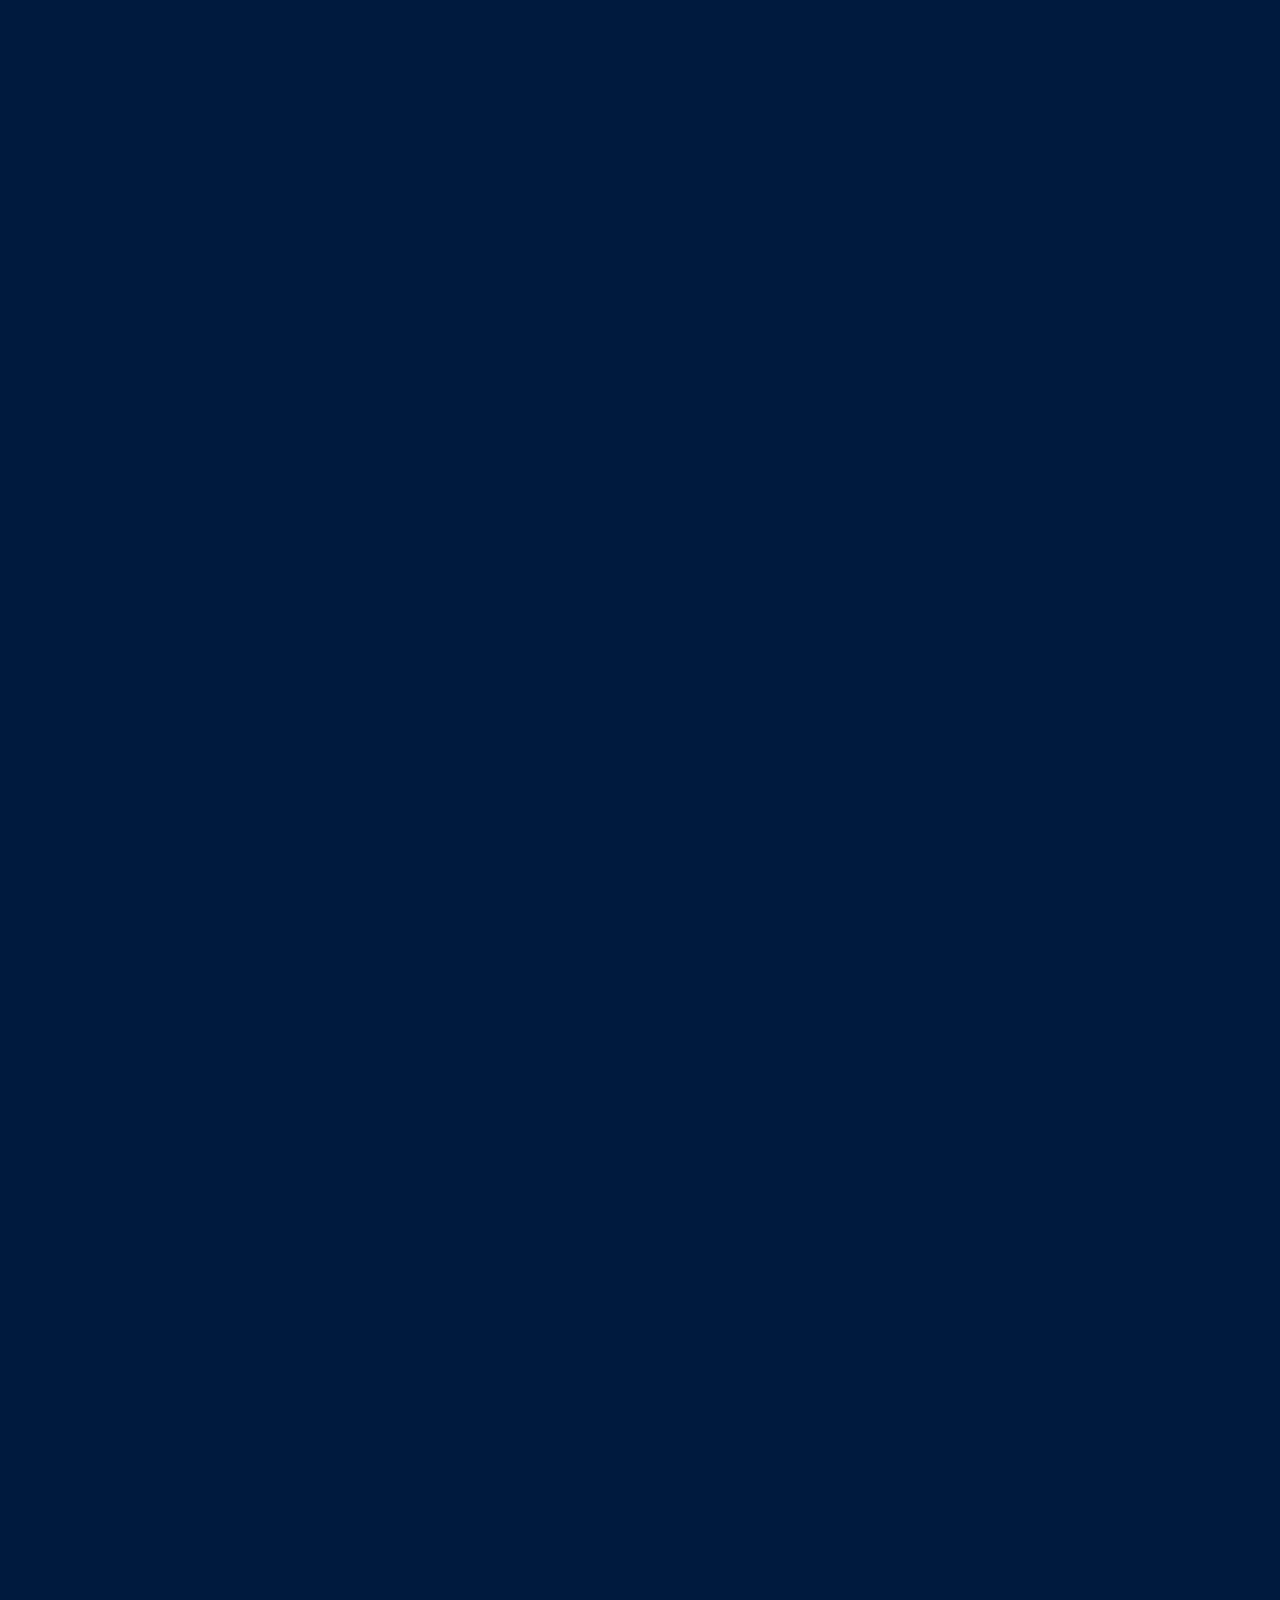
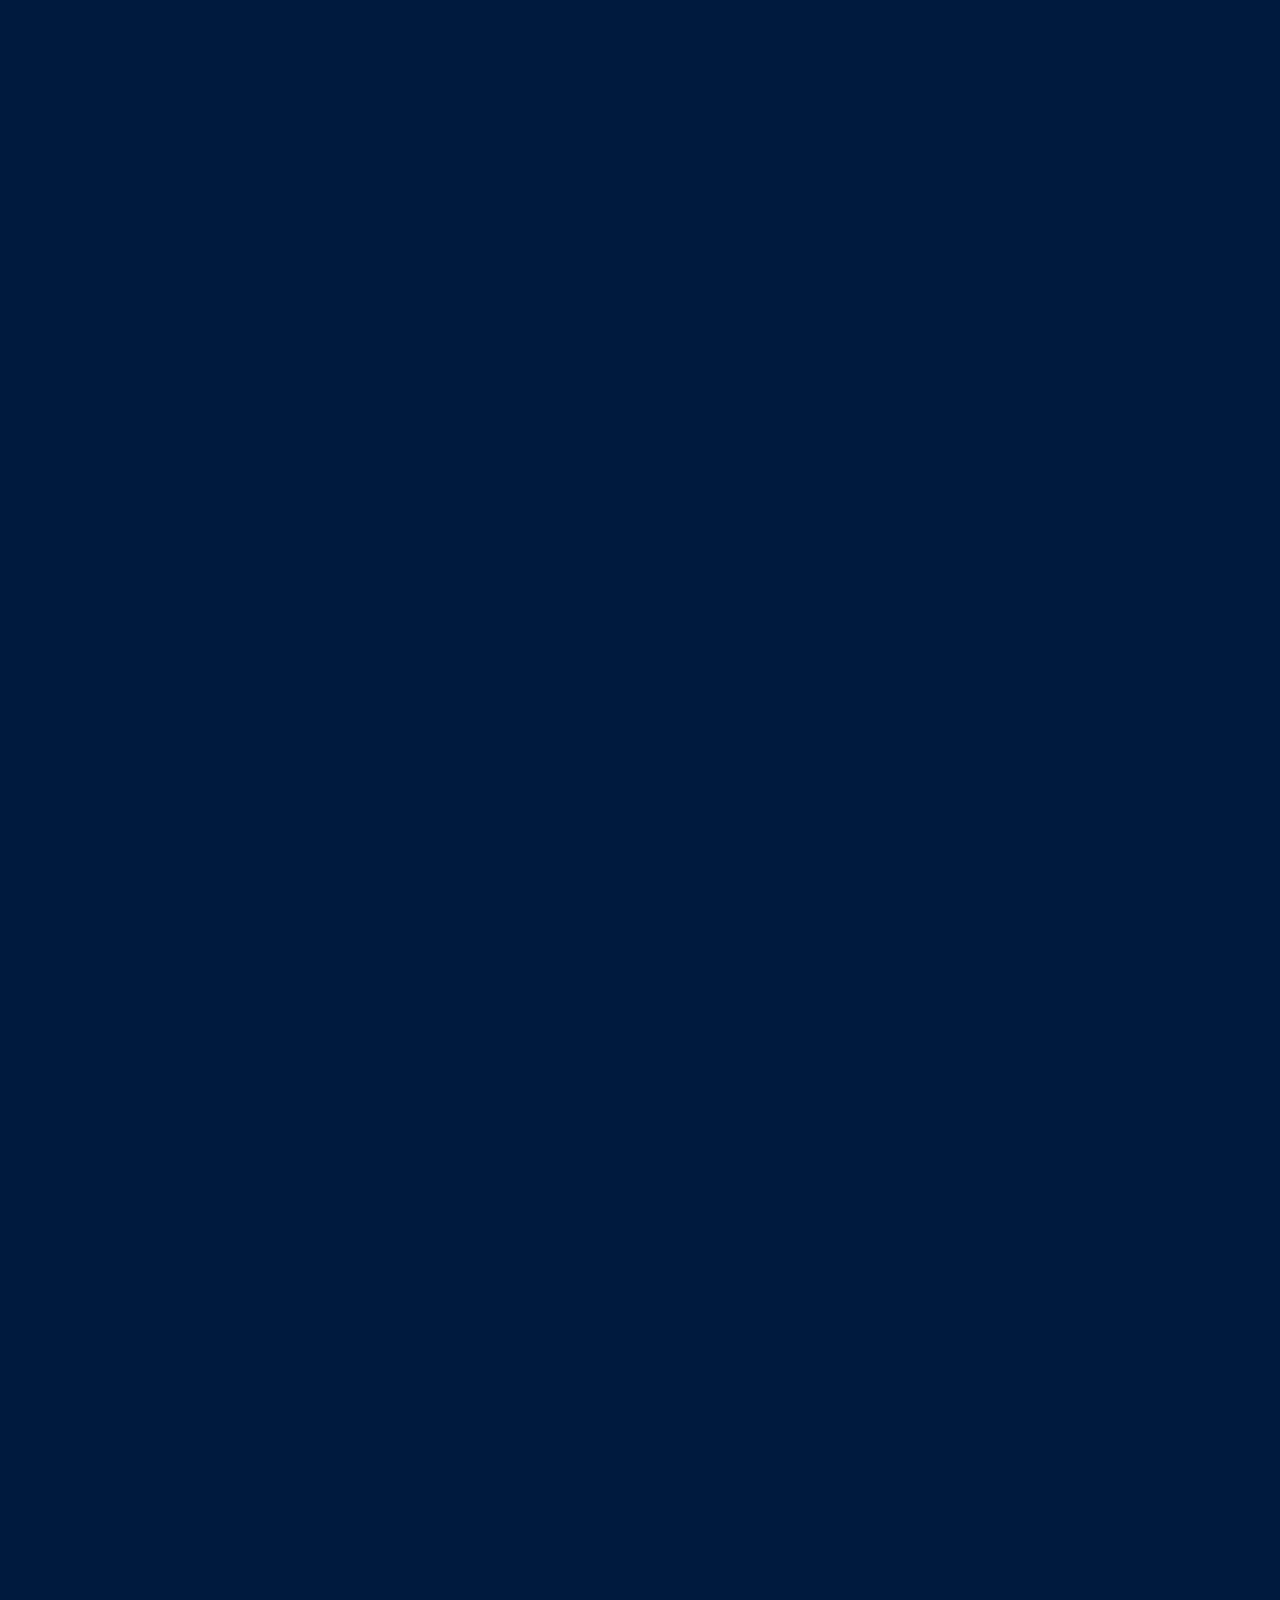
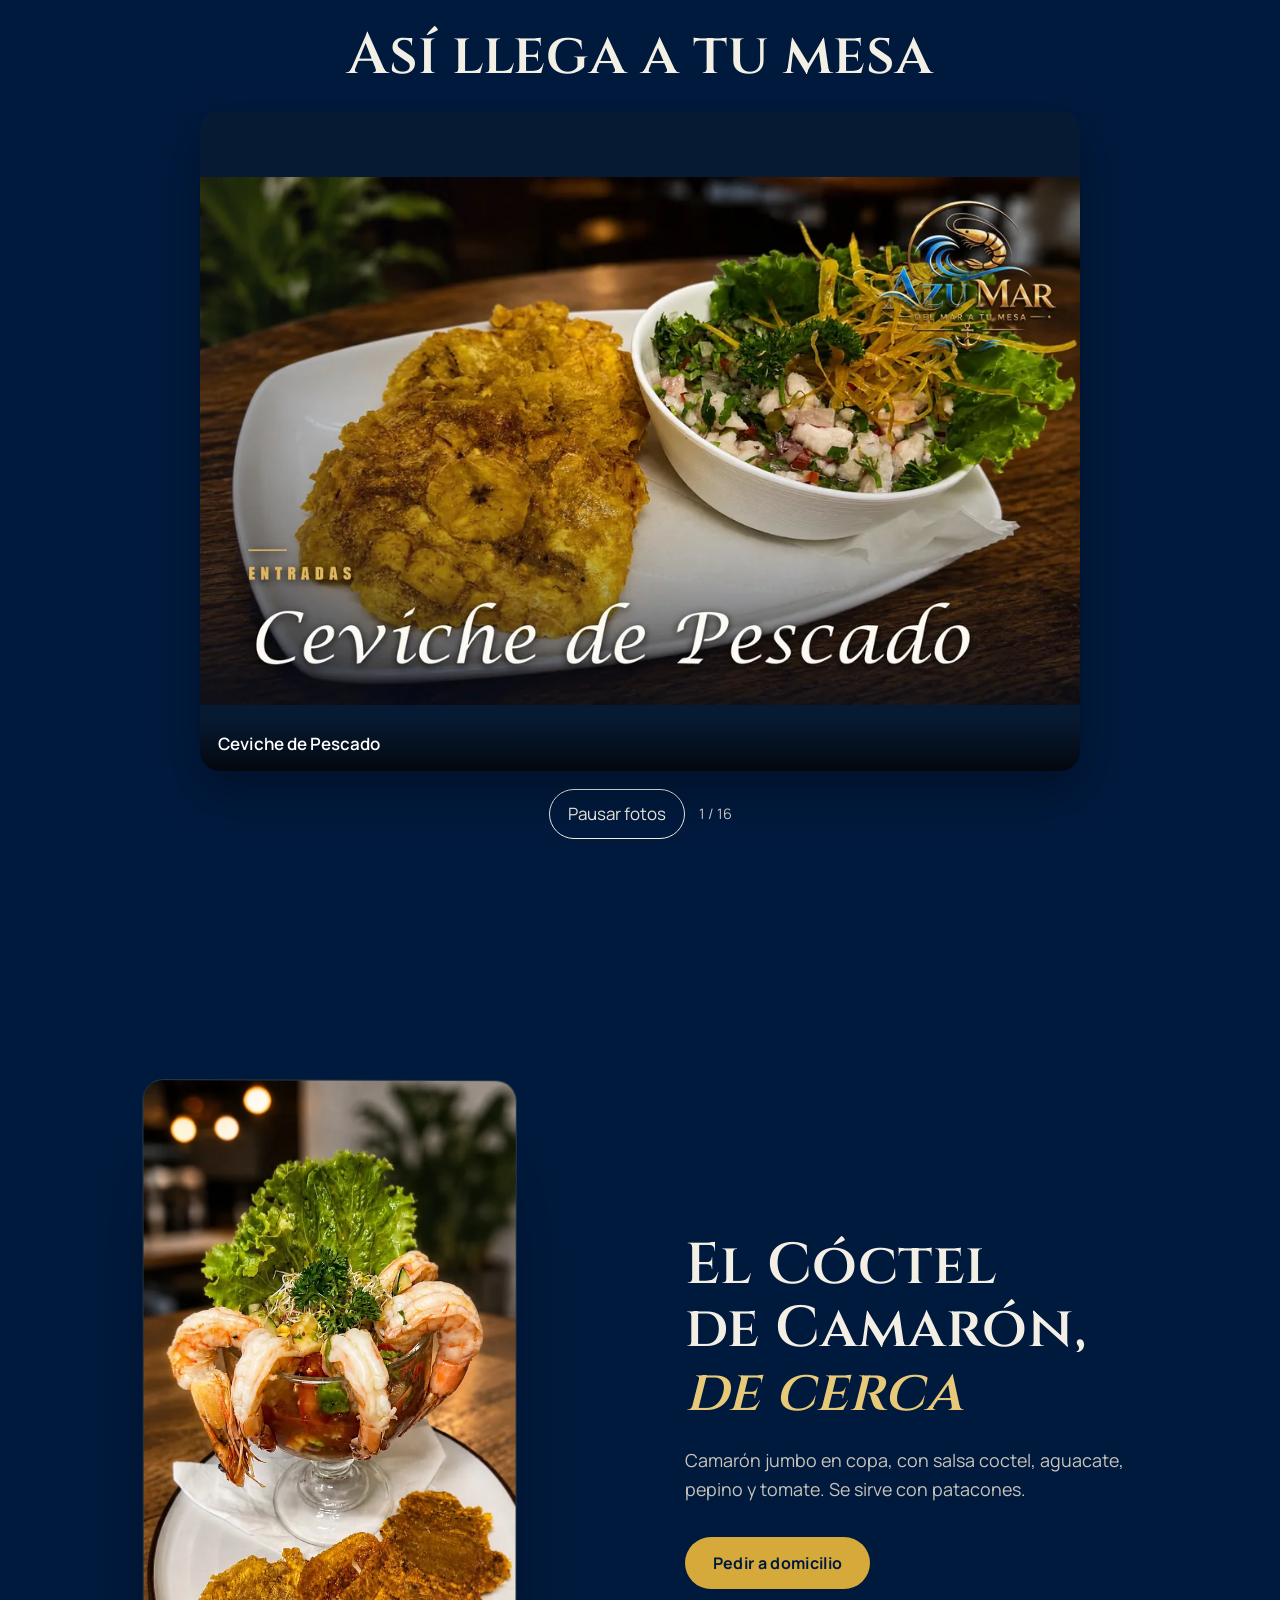
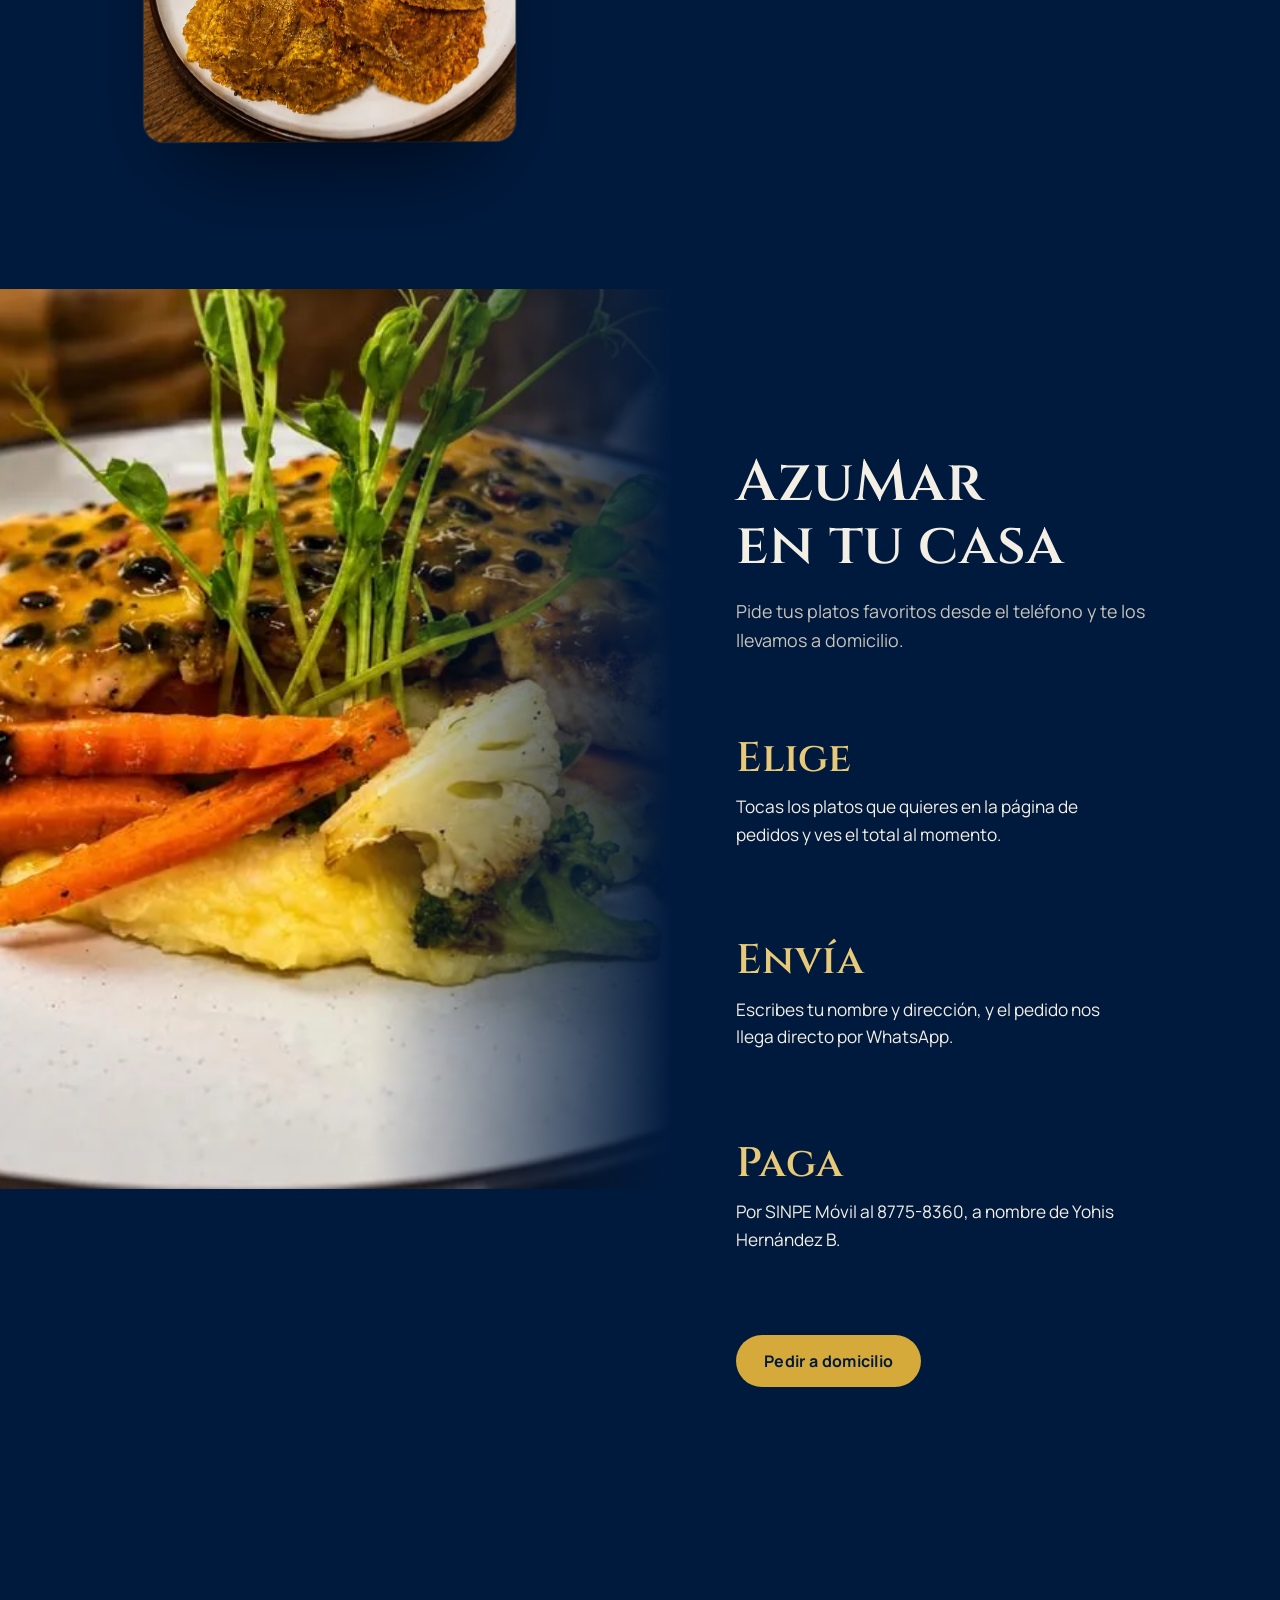
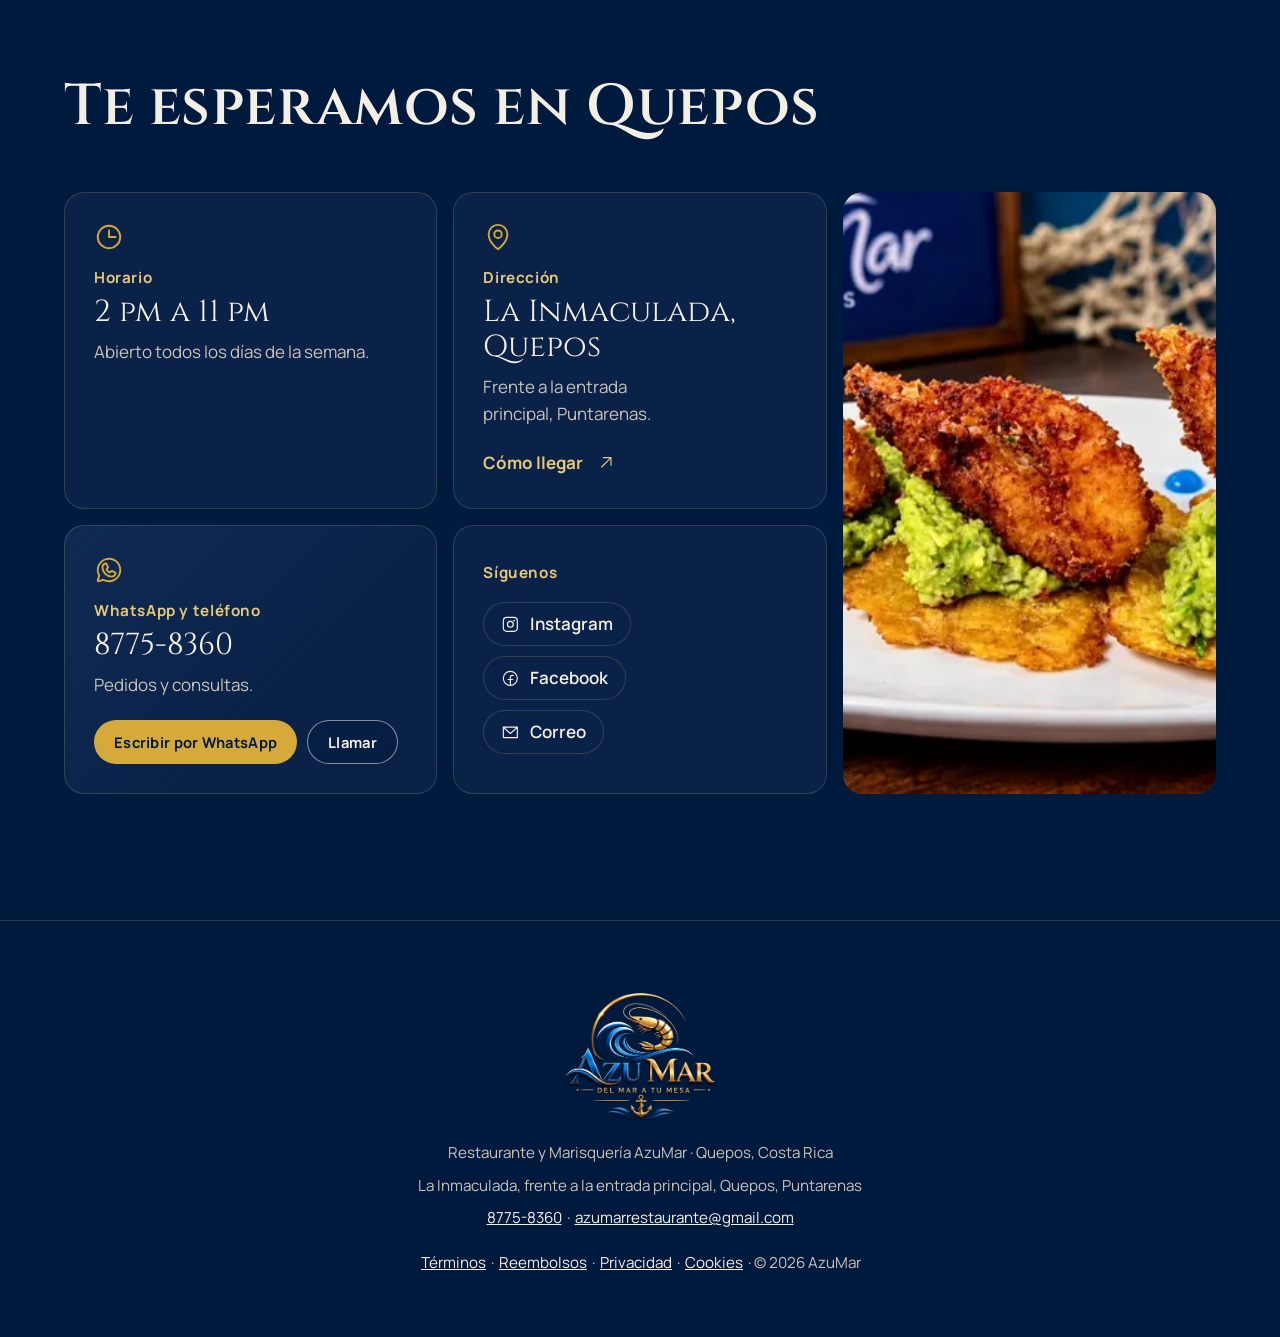
==== commit f165d308: "Carrusel de fotos reales, aviso de direccion vieja y noindex en las direcciones viejas Co-Authored-B" ====
--- a/index.html
+++ b/index.html
@@ -241,6 +241,35 @@
     </div>
   </section>
 
+  <!-- Fotos reales de platos de la carta, en rotación lenta. Los precios van en la carta, no en las fotos. -->
+  <section class="fotos" aria-labelledby="titulo-fotos">
+    <div class="contenedor">
+      <h2 id="titulo-fotos">Así llega a tu mesa</h2>
+      <div class="fotos-marco" id="fotos-marco" aria-roledescription="carrusel" aria-label="Fotos de platos">
+        <figure class="foto-diap activa"><img src="fotos/ceviche-pescado.webp" alt="Foto: Ceviche de pescado con patacones" loading="lazy" width="1080" height="648"><figcaption>Ceviche de Pescado</figcaption></figure>
+        <figure class="foto-diap"><img src="fotos/coctel-camaron.webp" alt="Foto: Cóctel de camarón con patacones" loading="lazy" width="900" height="1600"><figcaption>Cóctel de Camarón</figcaption></figure>
+        <figure class="foto-diap"><img src="fotos/churrasco.webp" alt="Foto: Churrasco con acompañamientos" loading="lazy" width="1080" height="1440"><figcaption>Churrasco</figcaption></figure>
+        <figure class="foto-diap"><img src="fotos/pescado-entero.webp" alt="Foto: Pescado entero con patacones y ensalada" loading="lazy" width="1080" height="608"><figcaption>Pescado Entero</figcaption></figure>
+        <figure class="foto-diap"><img src="fotos/hamburguesa-azumar.webp" alt="Foto: Hamburguesa AzuMar con camarones" loading="lazy" width="1080" height="1433"><figcaption>Hamburguesa AzuMar</figcaption></figure>
+        <figure class="foto-diap"><img src="fotos/filet-camarones.webp" alt="Foto: Filete de pescado con salsa de camarones" loading="lazy" width="1080" height="1293"><figcaption>Filete con Salsa de Camarones</figcaption></figure>
+        <figure class="foto-diap"><img src="fotos/aros-calamar.webp" alt="Foto: Aros de calamar a la AzuMar" loading="lazy" width="1080" height="810"><figcaption>Aros de Calamar a la AzuMar</figcaption></figure>
+        <figure class="foto-diap"><img src="fotos/hoy-camarones-patacon.webp" alt="Foto: Camarones con patacón y guacamole" loading="lazy" width="1080" height="810"><figcaption>Camarones con Patacón y Guacamole</figcaption></figure>
+        <figure class="foto-diap"><img src="fotos/arroz-azumar.webp" alt="Foto: Arroz AzuMar con camarones y lomito" loading="lazy" width="1080" height="608"><figcaption>Arroz AzuMar</figcaption></figure>
+        <figure class="foto-diap"><img src="fotos/quesadilla-camaron.webp" alt="Foto: Quesadilla de camarón" loading="lazy" width="1080" height="608"><figcaption>Quesadilla de Camarón</figcaption></figure>
+        <figure class="foto-diap"><img src="fotos/hoy-tartar-atun.webp" alt="Foto: Tartar de atún con mango y aguacate" loading="lazy" width="810" height="1080"><figcaption>Tartar de Atún</figcaption></figure>
+        <figure class="foto-diap"><img src="fotos/pasta-mariscos.webp" alt="Foto: Pasta con mariscos" loading="lazy" width="1080" height="608"><figcaption>Pasta con Mariscos</figcaption></figure>
+        <figure class="foto-diap"><img src="fotos/hamburguesa-clasica.webp" alt="Foto: Hamburguesa clásica con papas fritas" loading="lazy" width="1080" height="608"><figcaption>Hamburguesa Clásica</figcaption></figure>
+        <figure class="foto-diap"><img src="fotos/filet-maracuya.webp" alt="Foto: Filete de pescado en salsa de maracuyá" loading="lazy" width="1080" height="608"><figcaption>Filete en Salsa de Maracuyá</figcaption></figure>
+        <figure class="foto-diap"><img src="fotos/hoy-pasta-pesto-camarones.webp" alt="Foto: Pasta al pesto con camarones" loading="lazy" width="810" height="1080"><figcaption>Pasta al Pesto con Camarones</figcaption></figure>
+        <figure class="foto-diap"><img src="fotos/hoy-filet-hongos.webp" alt="Foto: Filete de pollo con salsa de hongos" loading="lazy" width="810" height="1080"><figcaption>Filete de Pollo con Salsa de Hongos</figcaption></figure>
+      </div>
+      <div class="fotos-controles">
+        <button type="button" class="fotos-boton" id="fotos-pausa" aria-pressed="false" data-pausar="Pausar fotos" data-reanudar="Reanudar fotos" data-fija="Fotos fijas">Pausar fotos</button>
+        <span class="fotos-cuenta" id="fotos-cuenta" aria-live="off"></span>
+      </div>
+    </div>
+  </section>
+
   <!-- El plato estrella en 3D: se inclina con el mouse o el dedo. -->
   <section class="estrella" aria-labelledby="titulo-estrella">
     <div class="estrella-escena" id="escena-plato">
--- a/estilos.css
+++ b/estilos.css
@@ -851,3 +851,79 @@
 .casilla input { flex: none; width: 24px; height: 24px; margin-top: 2px; accent-color: var(--oro); cursor: pointer; }
 .casilla label { color: var(--crema-tenue); font-size: .92rem; line-height: 1.5; cursor: pointer; }
 .casilla a { color: var(--oro-suave); }
+
+/* ---------- Carrusel de fotos reales (sección .fotos) ---------- */
+.fotos { padding: clamp(48px, 8vw, 96px) 0; }
+.fotos h2 { text-align: center; margin: 0 0 24px; }
+.fotos-marco {
+  position: relative;
+  width: 100%;
+  max-width: 880px;
+  margin: 0 auto;
+  aspect-ratio: 4 / 3;
+  border-radius: var(--radio, 14px);
+  overflow: hidden;
+  background: #071a33;
+  box-shadow: 0 20px 50px rgb(0 0 0 / .35);
+}
+.foto-diap {
+  position: absolute;
+  inset: 0;
+  margin: 0;
+  opacity: 0;
+  transition: opacity .9s ease;
+}
+.foto-diap.activa { opacity: 1; }
+.foto-diap img {
+  width: 100%;
+  height: 100%;
+  object-fit: contain;
+  background: #071a33;
+  display: block;
+}
+.foto-diap figcaption {
+  position: absolute;
+  left: 0; right: 0; bottom: 0;
+  padding: 14px 18px;
+  background: linear-gradient(to top, rgb(0 0 0 / .7), transparent);
+  color: #fff;
+  font-weight: 600;
+}
+.fotos-controles {
+  display: flex;
+  align-items: center;
+  justify-content: center;
+  gap: 14px;
+  margin-top: 18px;
+  flex-wrap: wrap;
+}
+.fotos-boton {
+  min-height: 44px;
+  padding: 10px 18px;
+  border-radius: 999px;
+  border: 1px solid currentColor;
+  background: transparent;
+  color: inherit;
+  font: inherit;
+  cursor: pointer;
+}
+.fotos-boton:focus-visible { outline: 3px solid #fff; outline-offset: 3px; }
+.fotos-cuenta { font-size: .9rem; opacity: .8; }
+@media (prefers-reduced-motion: reduce) {
+  .foto-diap { transition: none; }
+}
+
+
+/* Aviso de dirección vieja (solo se muestra en menu-azu-mar.vercel.app y menu-azumar-es-in.vercel.app). */
+.aviso-viejo {
+  position: sticky;
+  top: 0;
+  z-index: 100;
+  padding: 10px 16px;
+  text-align: center;
+  background: #b3202a;
+  color: #fff;
+  font-size: .95rem;
+  line-height: 1.4;
+}
+.aviso-viejo a { color: #fff; font-weight: 700; }
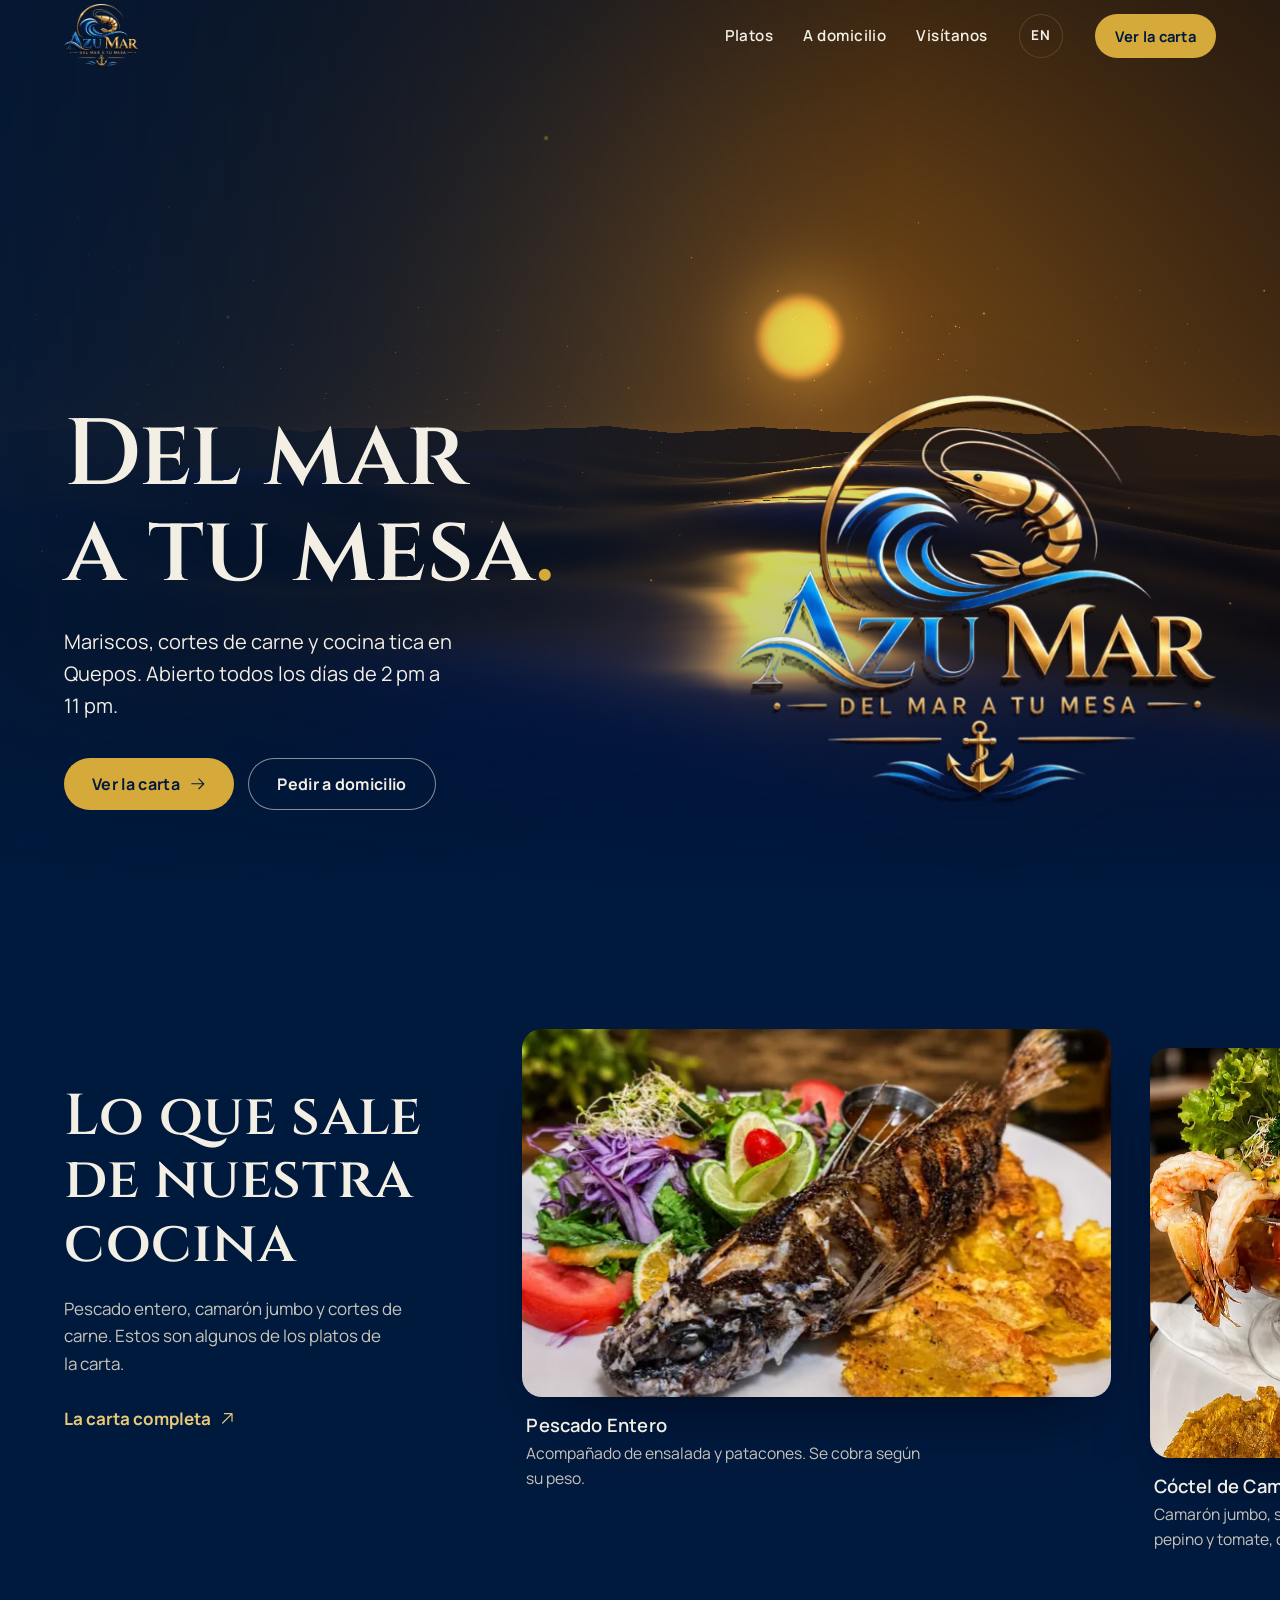
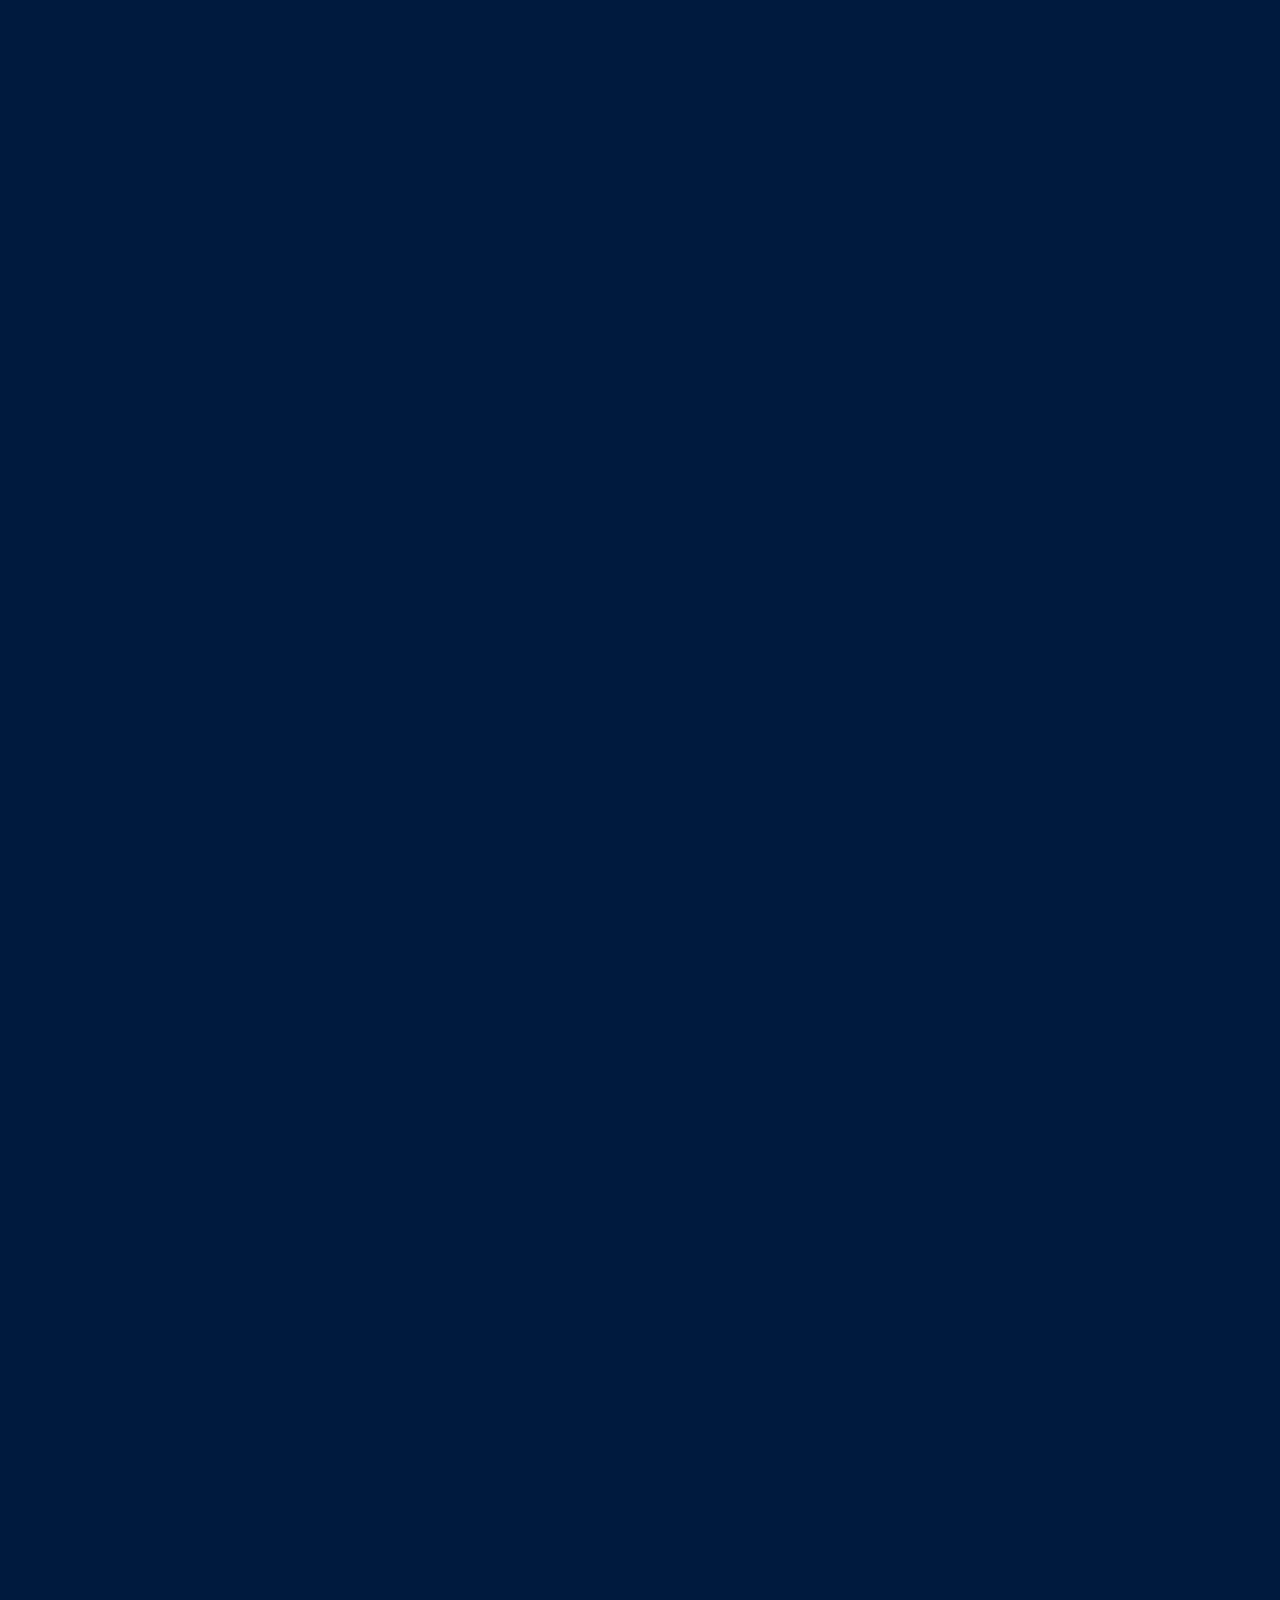
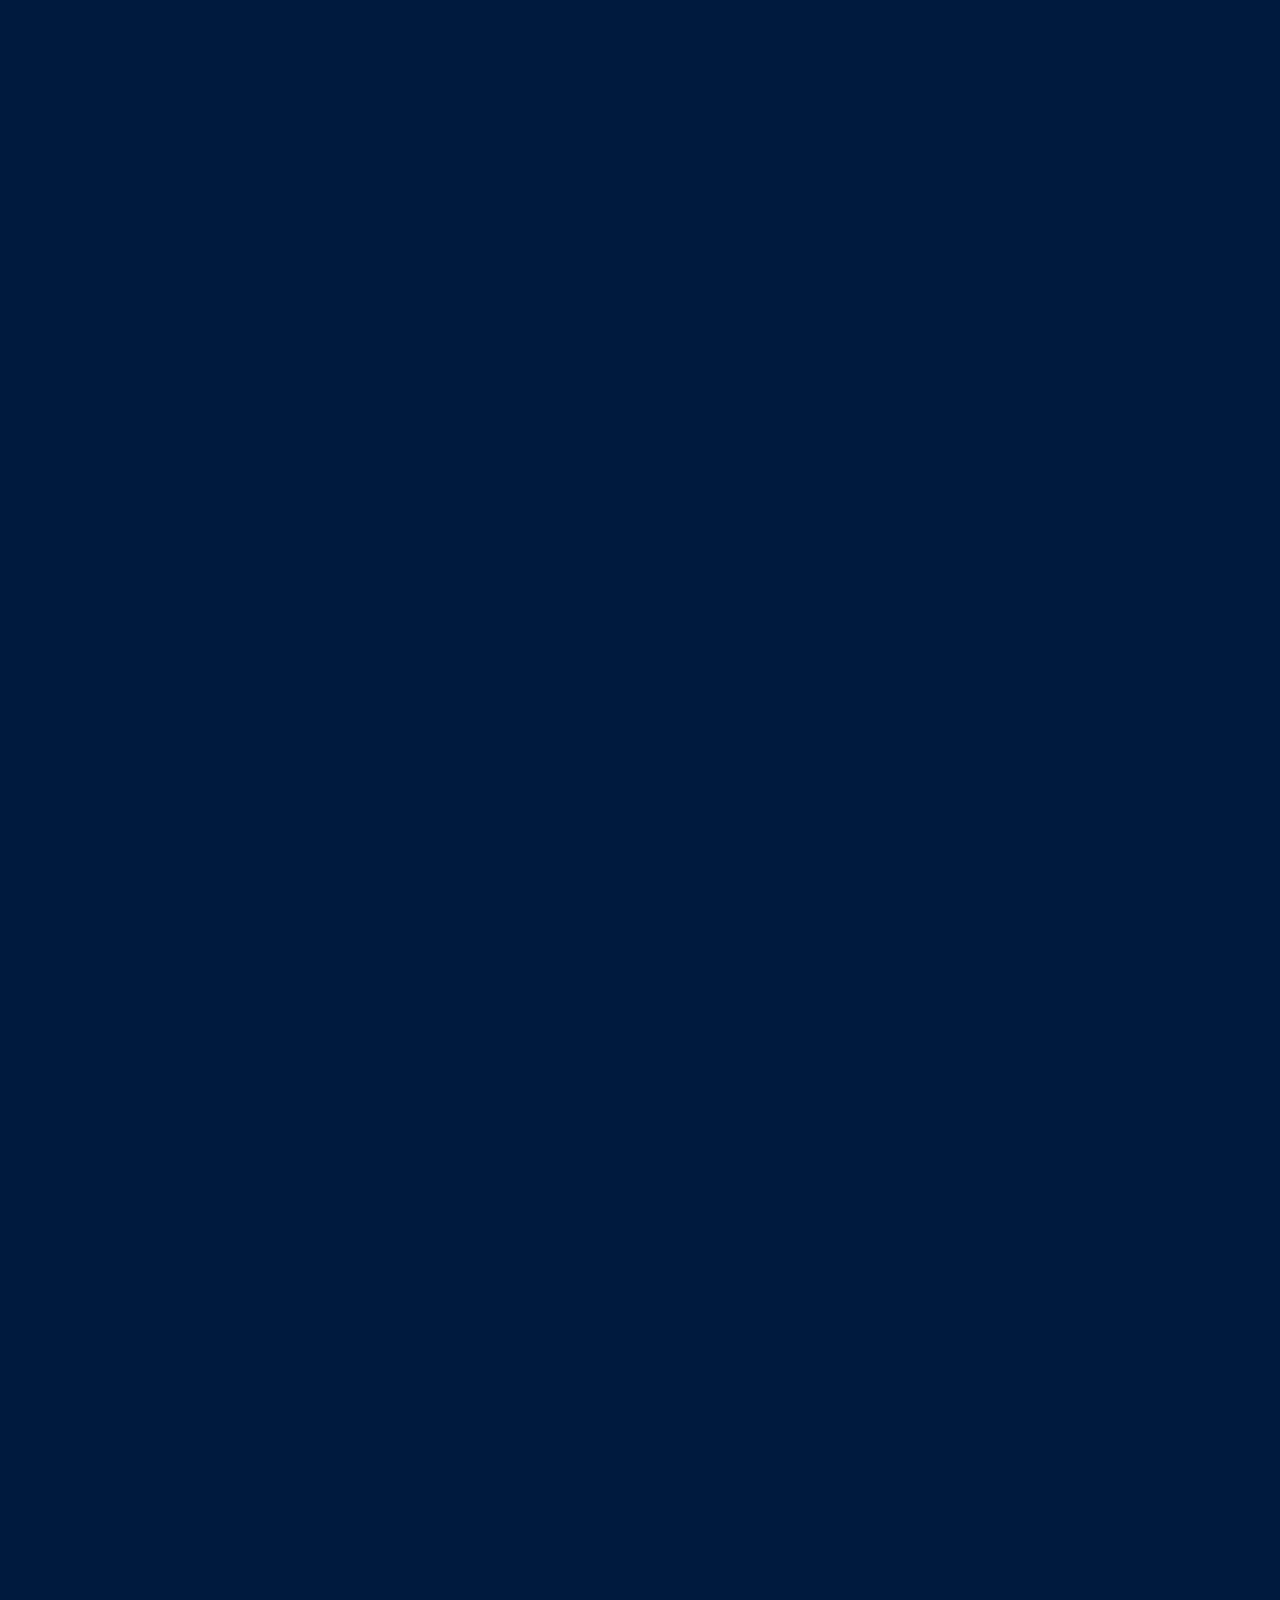
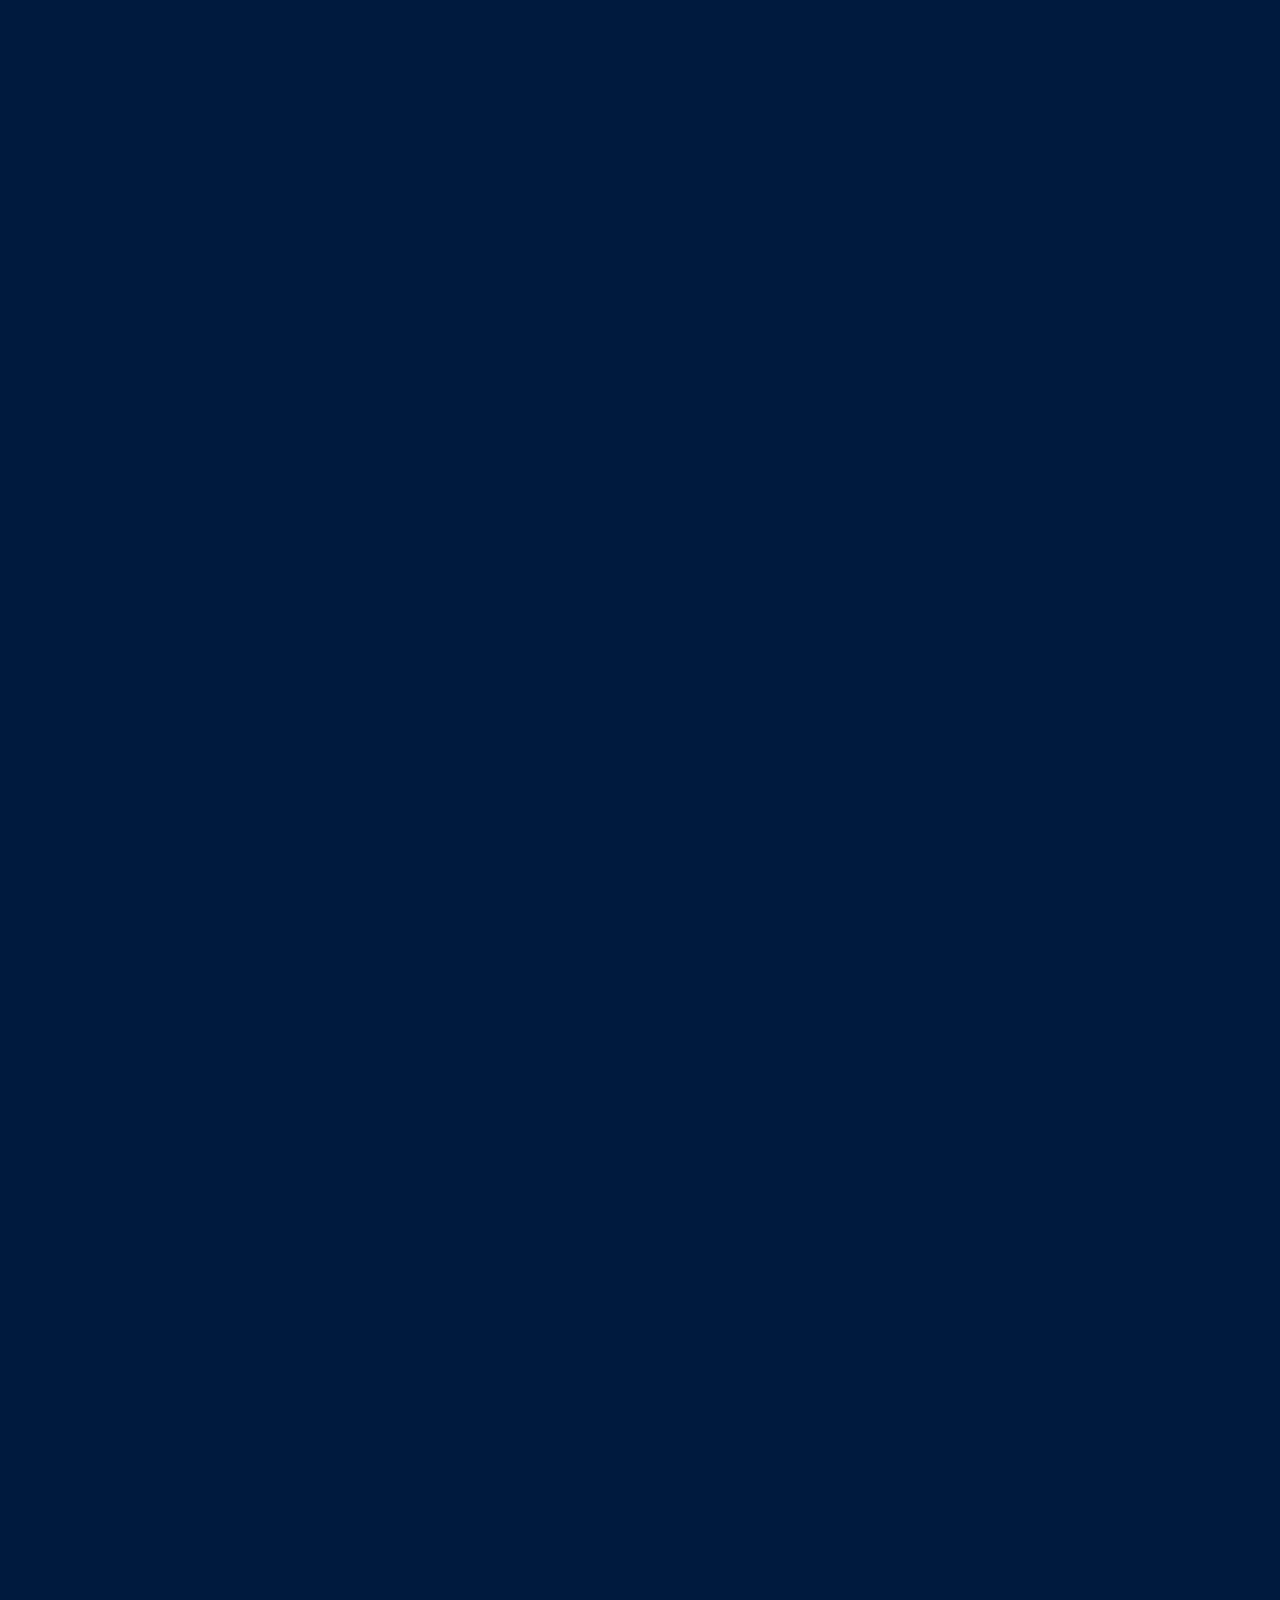
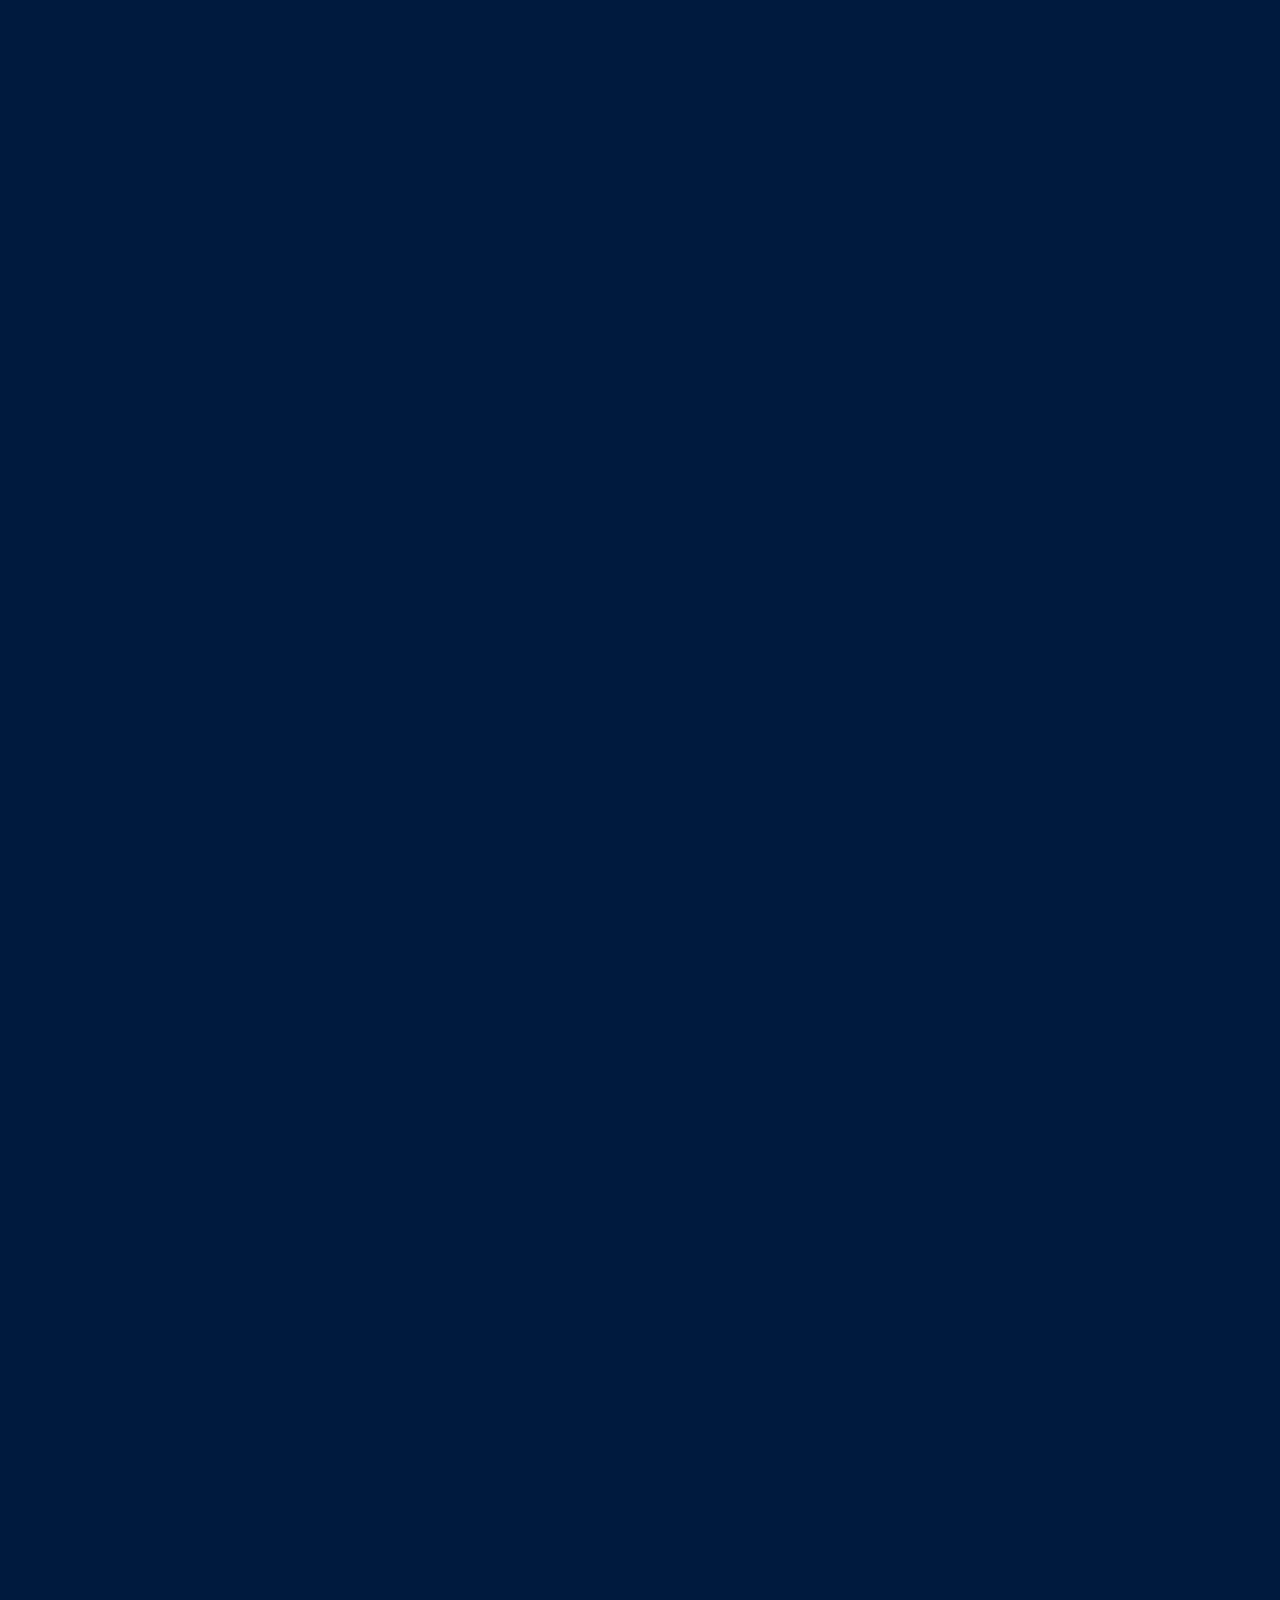
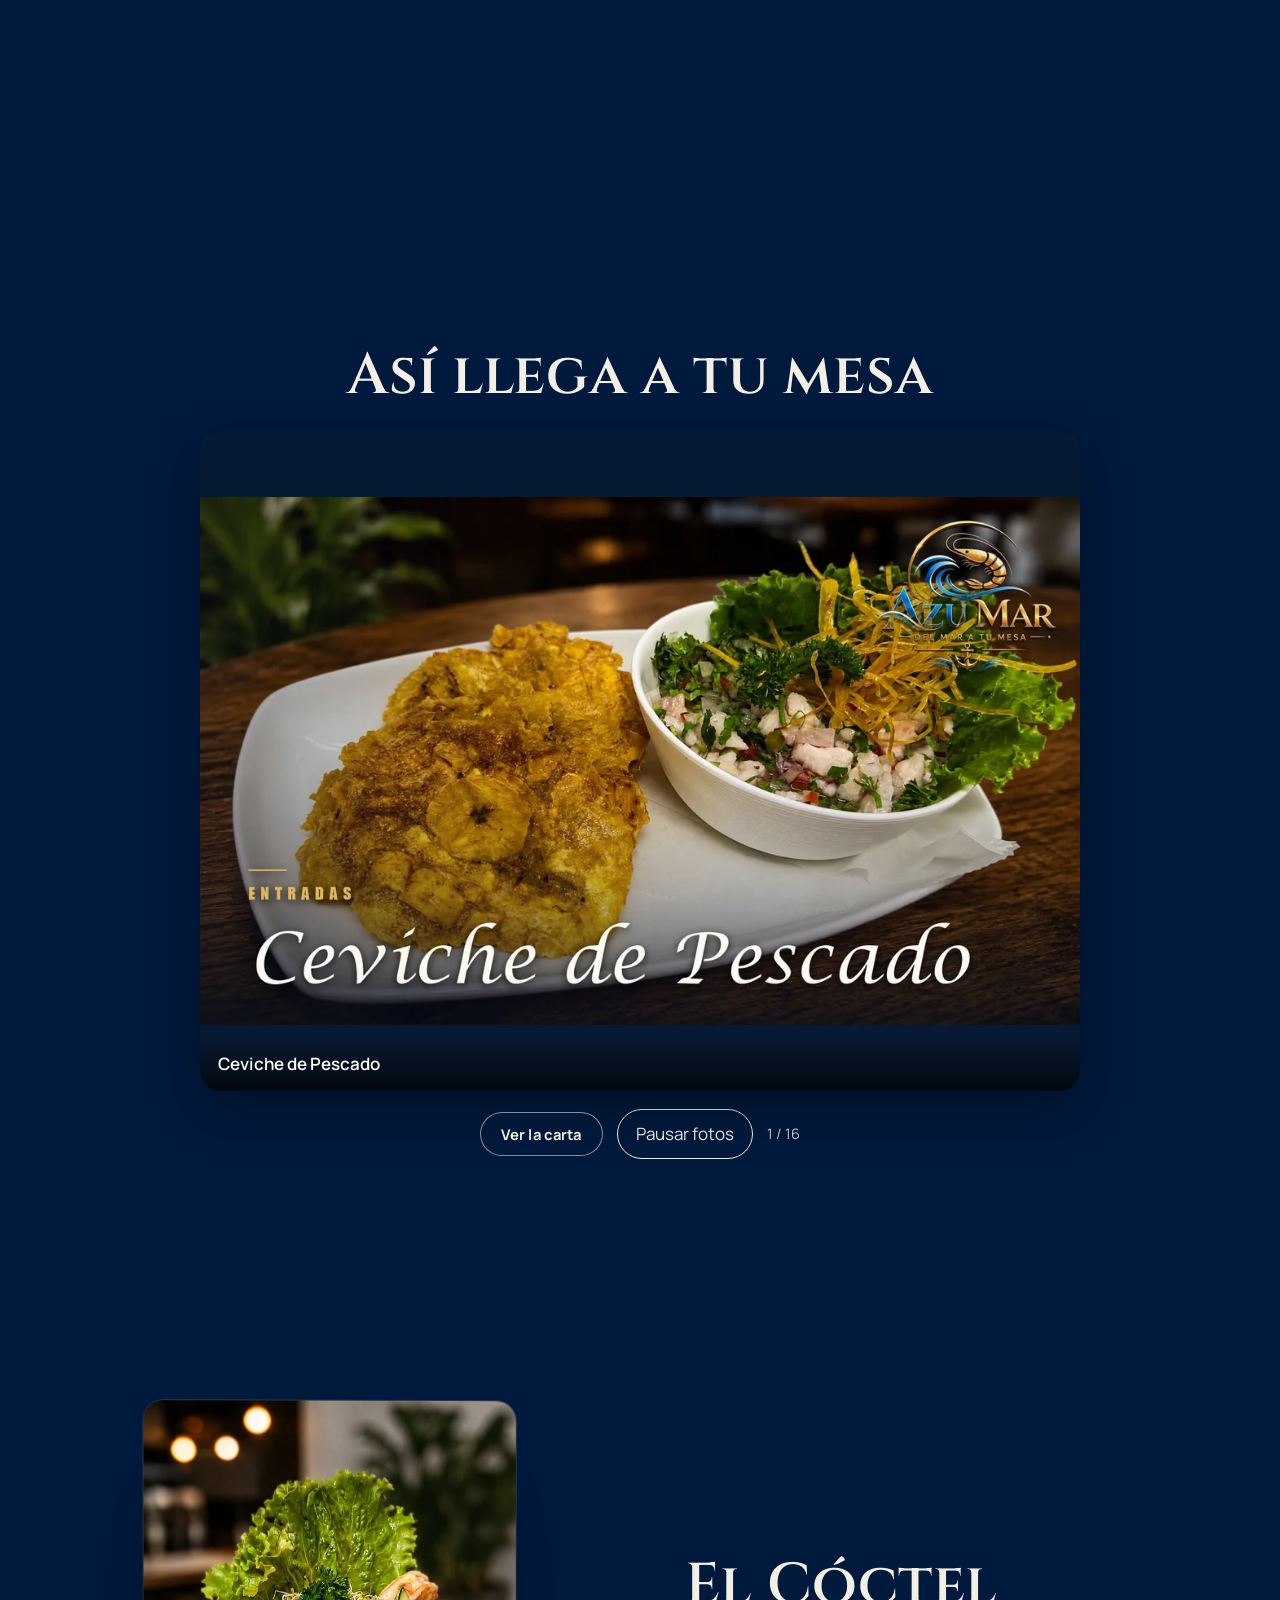
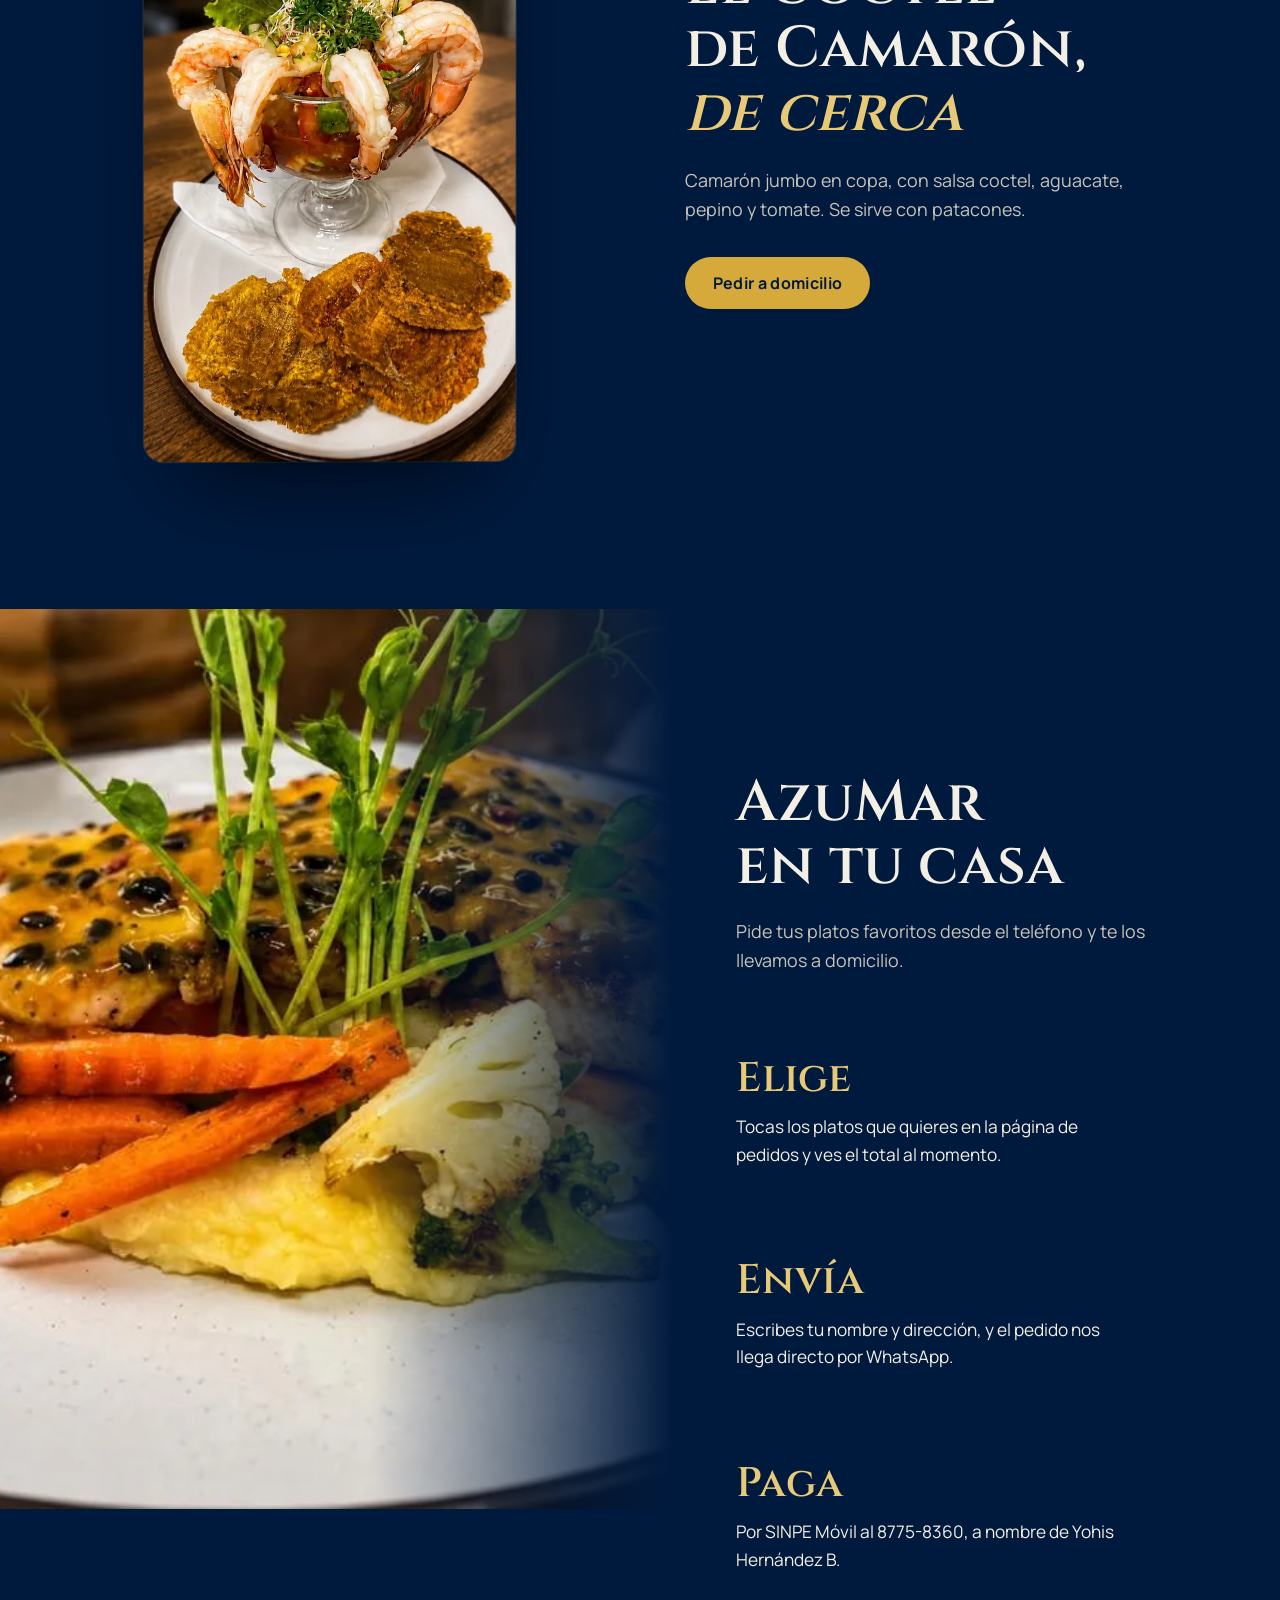
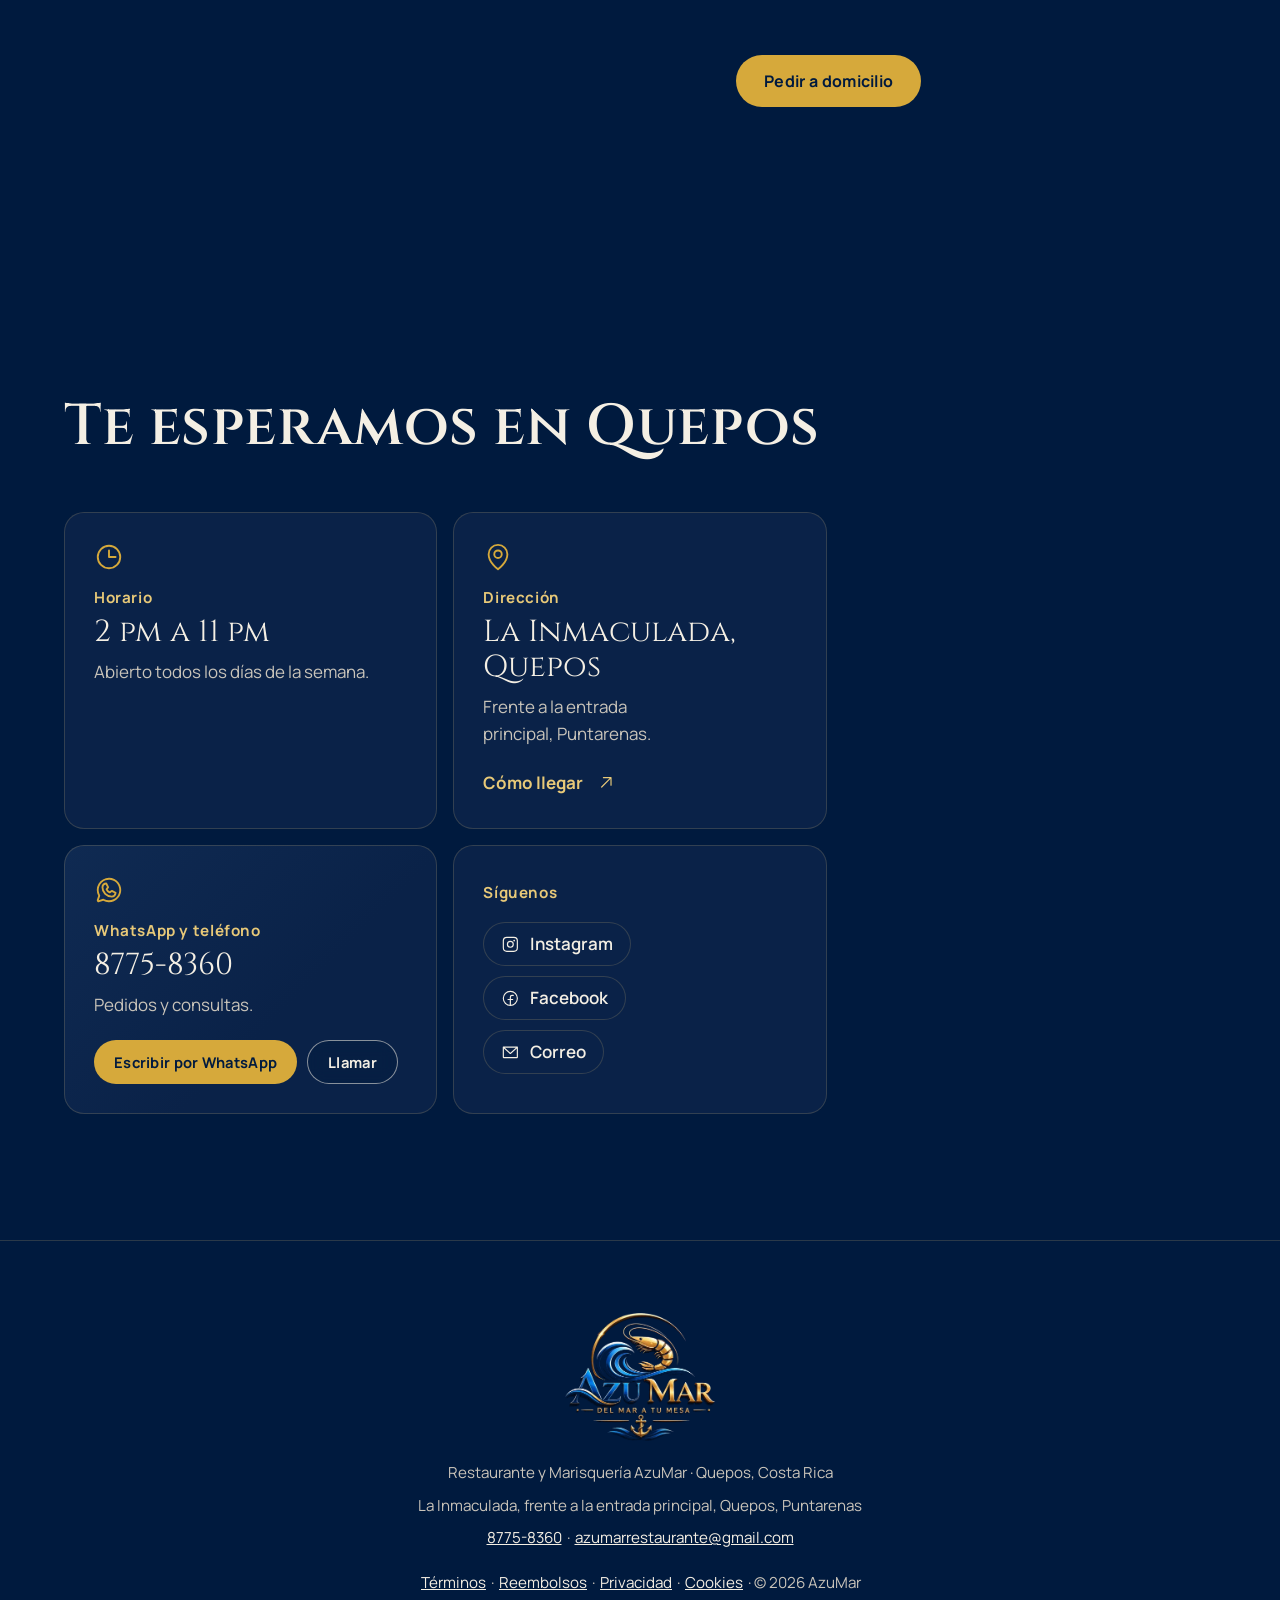
==== commit 13054577: "Inicio: quitar foto junto a Síguenos, más platillos en la cocina y enlace a la carta bajo el carruse" ====
--- a/index.html
+++ b/index.html
@@ -237,6 +237,30 @@
             <figcaption><h3>Quesadilla de Camarón</h3><p>Tortilla de harina con camarón salteado y mozzarella, con papas y ensalada.</p></figcaption>
           </figure>
         </li>
+        <li class="plato">
+          <figure>
+            <div class="plato-foto"><img src="fotos/hoy-pasta-pesto-camarones.webp" alt="Pasta al pesto con camarones" loading="lazy" width="810" height="1080"></div>
+            <figcaption><h3>Pasta al Pesto con Camarones</h3><p>Pasta en salsa pesto con camarones.</p></figcaption>
+          </figure>
+        </li>
+        <li class="plato plato-ancho">
+          <figure>
+            <div class="plato-foto"><img src="fotos/hoy-filet-hongos.webp" alt="Filete de pollo con salsa de hongos, con puré y vegetales" loading="lazy" width="810" height="1080"></div>
+            <figcaption><h3>Filete de Pollo con Salsa de Hongos</h3><p>Acompañado de puré y vegetales.</p></figcaption>
+          </figure>
+        </li>
+        <li class="plato">
+          <figure>
+            <div class="plato-foto"><img src="fotos/quesadilla-camaron.webp" alt="Quesadilla de camarón con papas fritas y ensalada" loading="lazy" width="1080" height="608"></div>
+            <figcaption><h3>Quesadilla de Camarón</h3><p>Tortilla de harina con camarón salteado y mozzarella, con papas fritas y ensalada.</p></figcaption>
+          </figure>
+        </li>
+        <li class="plato plato-alto">
+          <figure>
+            <div class="plato-foto"><img src="fotos/pasta-mariscos.webp" alt="Pasta con mariscos" loading="lazy" width="1080" height="608"></div>
+            <figcaption><h3>Pasta con Mariscos</h3><p>Opción a elegir salsa blanca o roja.</p></figcaption>
+          </figure>
+        </li>
       </ul>
     </div>
   </section>
@@ -264,6 +288,7 @@
         <figure class="foto-diap"><img src="fotos/hoy-filet-hongos.webp" alt="Foto: Filete de pollo con salsa de hongos" loading="lazy" width="810" height="1080"><figcaption>Filete de Pollo con Salsa de Hongos</figcaption></figure>
       </div>
       <div class="fotos-controles">
+        <a class="boton boton-linea boton-chico" href="carta.html">Ver la carta</a>
         <button type="button" class="fotos-boton" id="fotos-pausa" aria-pressed="false" data-pausar="Pausar fotos" data-reanudar="Reanudar fotos" data-fija="Fotos fijas">Pausar fotos</button>
         <span class="fotos-cuenta" id="fotos-cuenta" aria-live="off"></span>
       </div>
@@ -331,10 +356,6 @@
         <span class="enlace-flecha">Cómo llegar<span class="solo-lector"> (abre en otra pestaña)</span> <svg class="icono" aria-hidden="true"><use href="#i-arrow-up-right"/></svg></span>
       </a>
 
-      <div class="celda celda-foto" aria-hidden="true">
-        <img src="plato-camarones-patacon-720.webp" alt="" loading="lazy" width="720" height="405">
-      </div>
-
       <div class="celda celda-whatsapp">
         <svg class="icono icono-grande" aria-hidden="true"><use href="#i-whatsapp-logo"/></svg>
         <h3>WhatsApp y teléfono</h3>
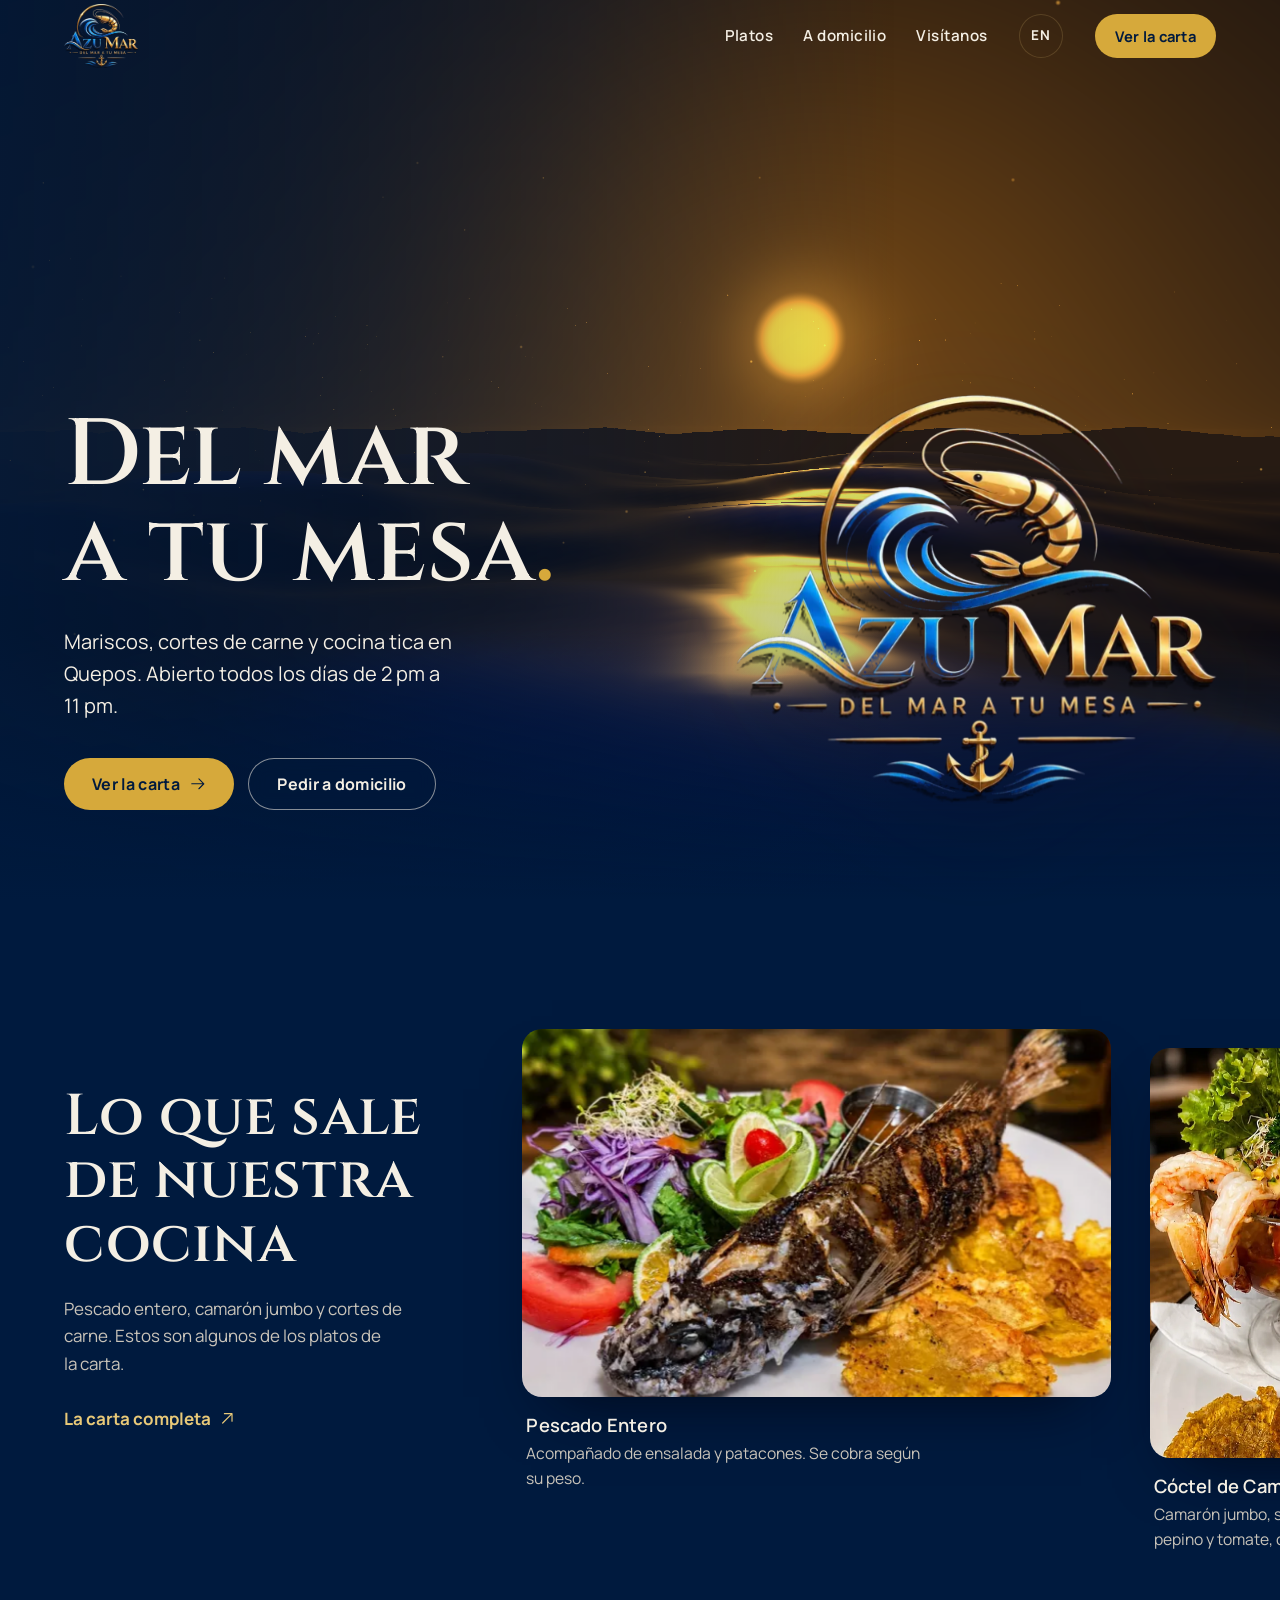
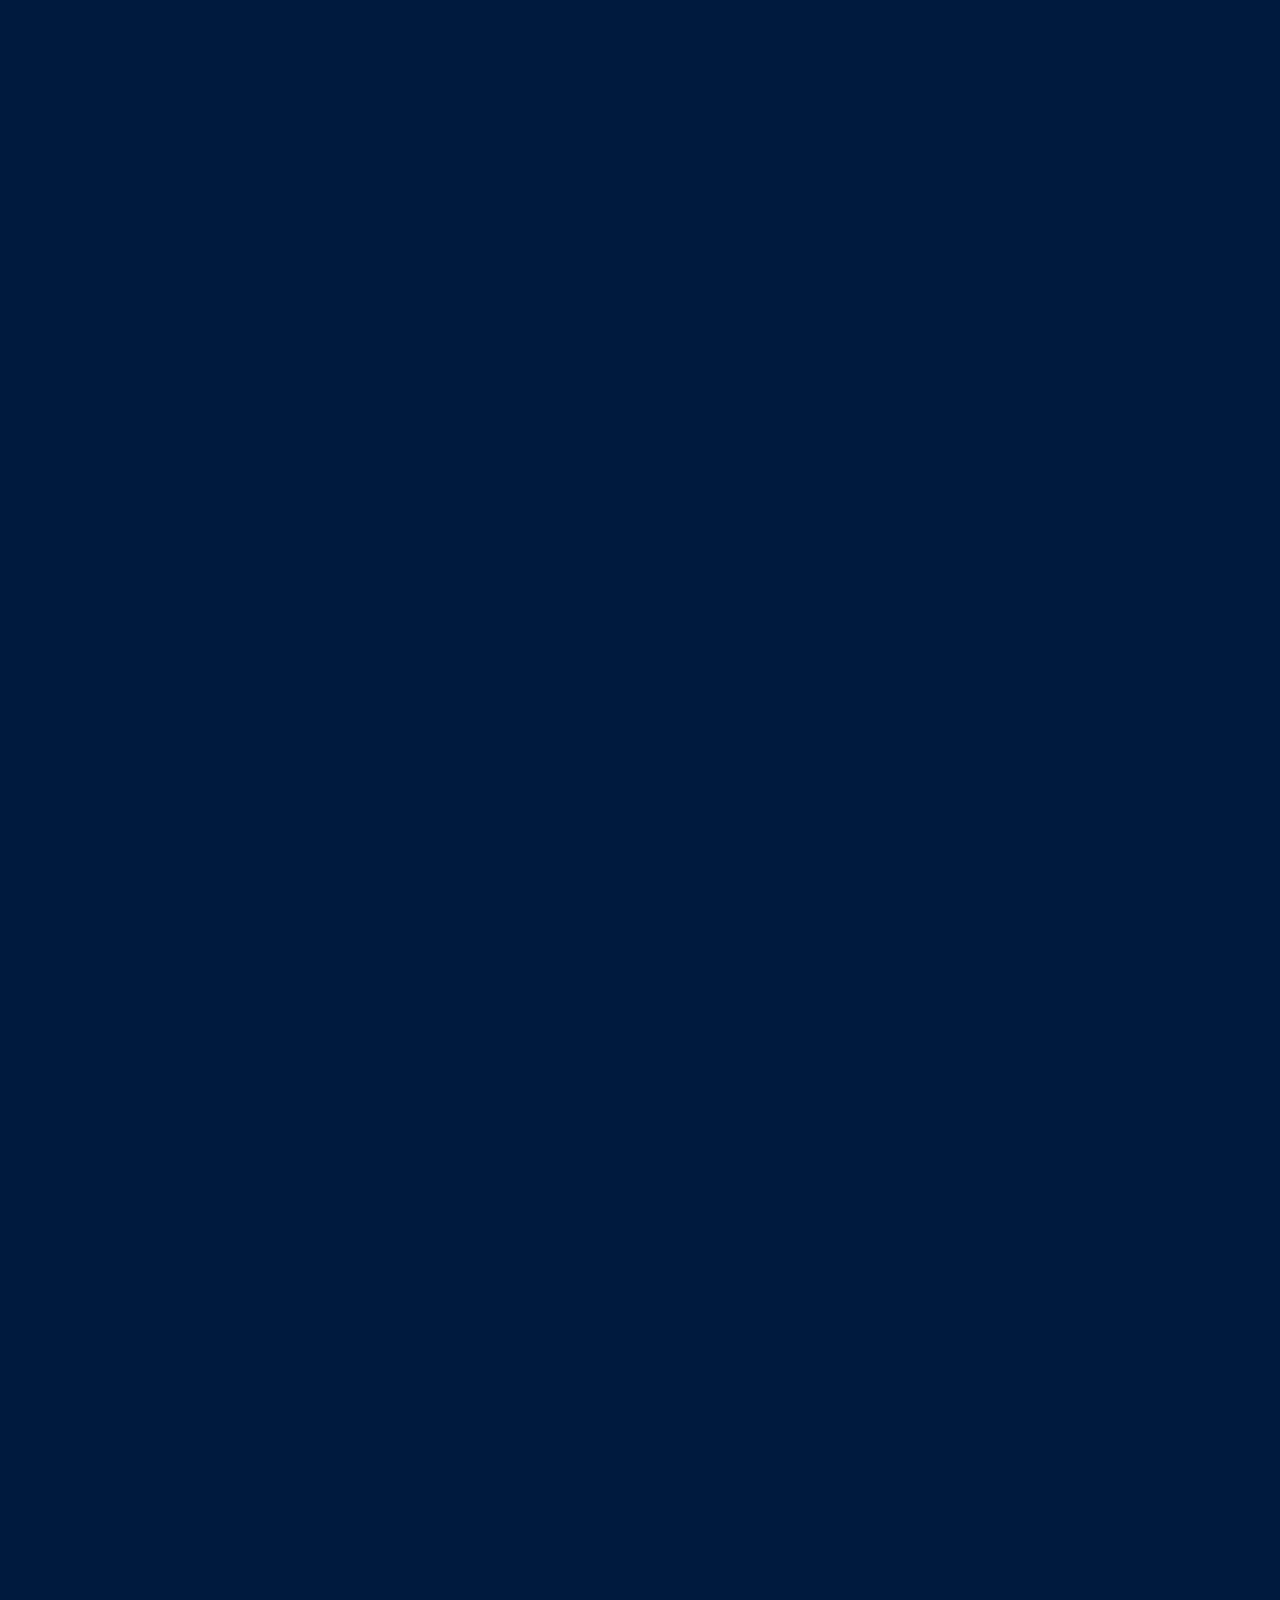
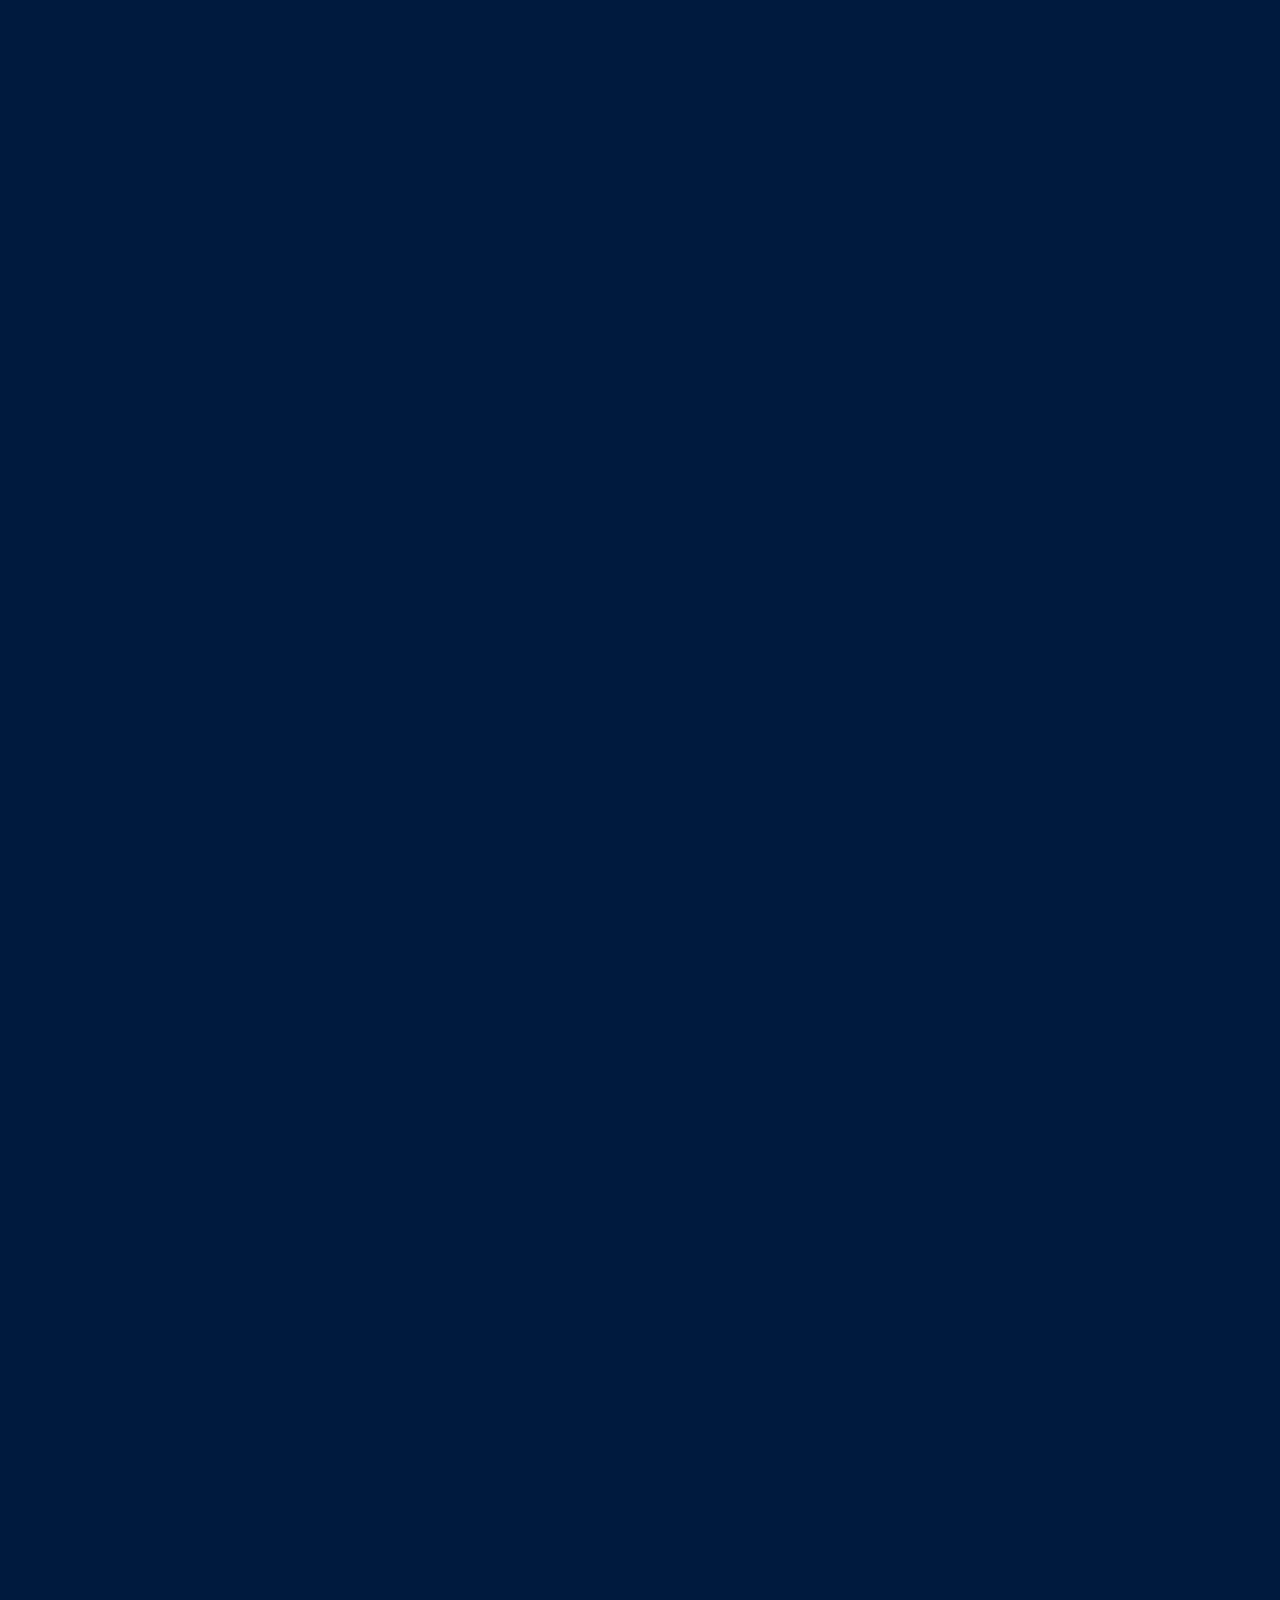
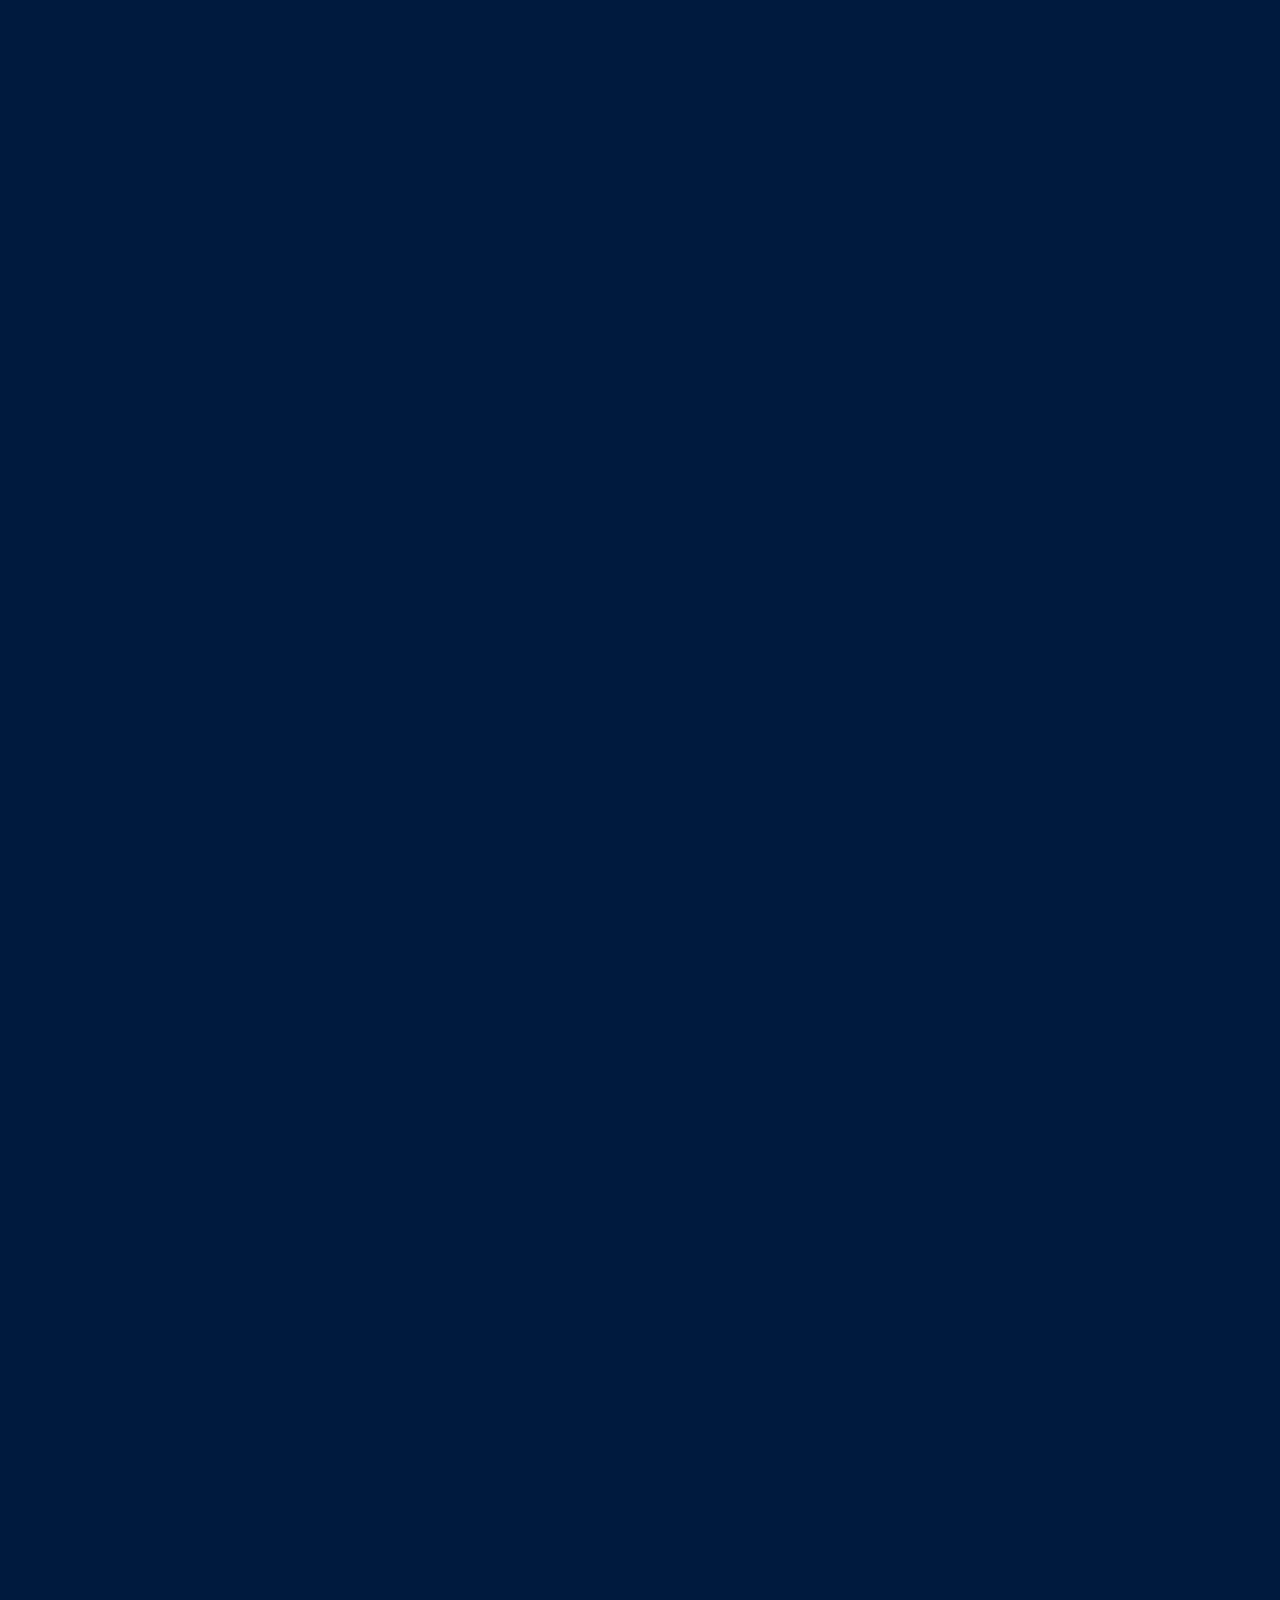
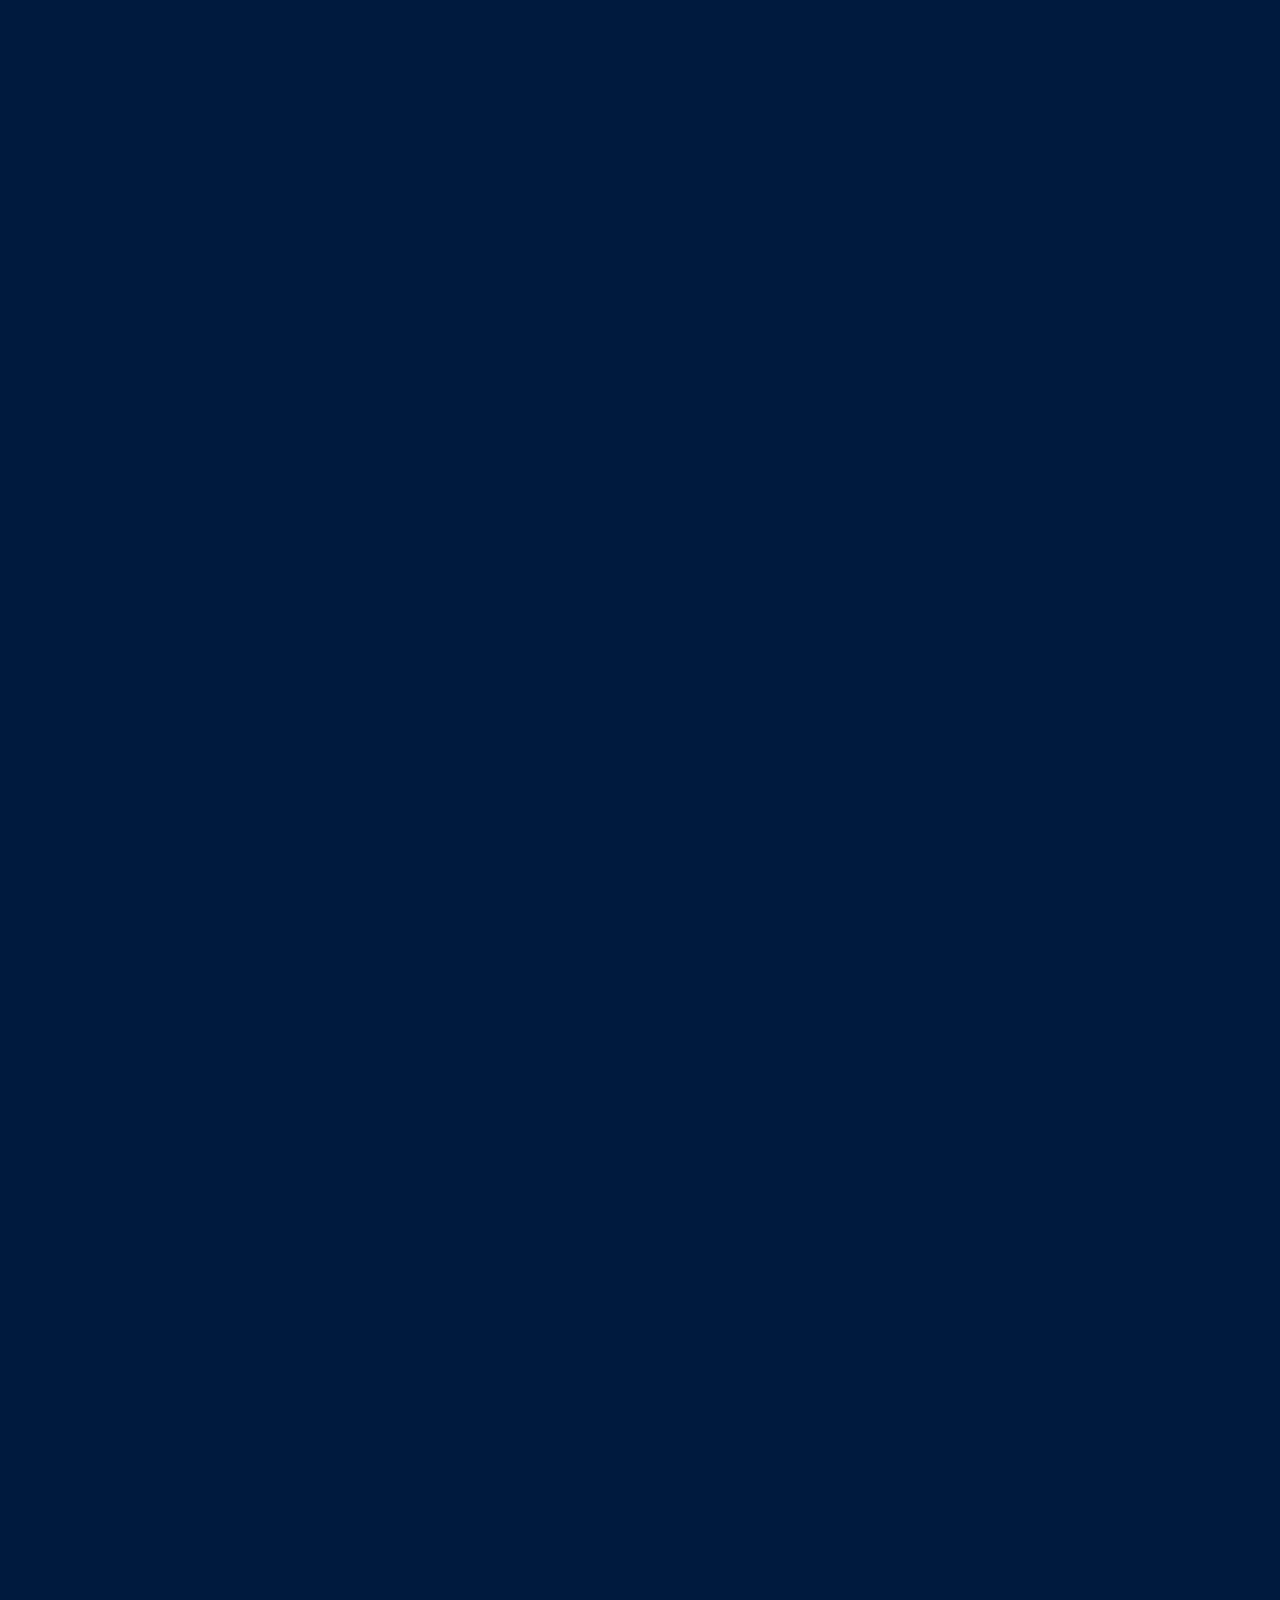
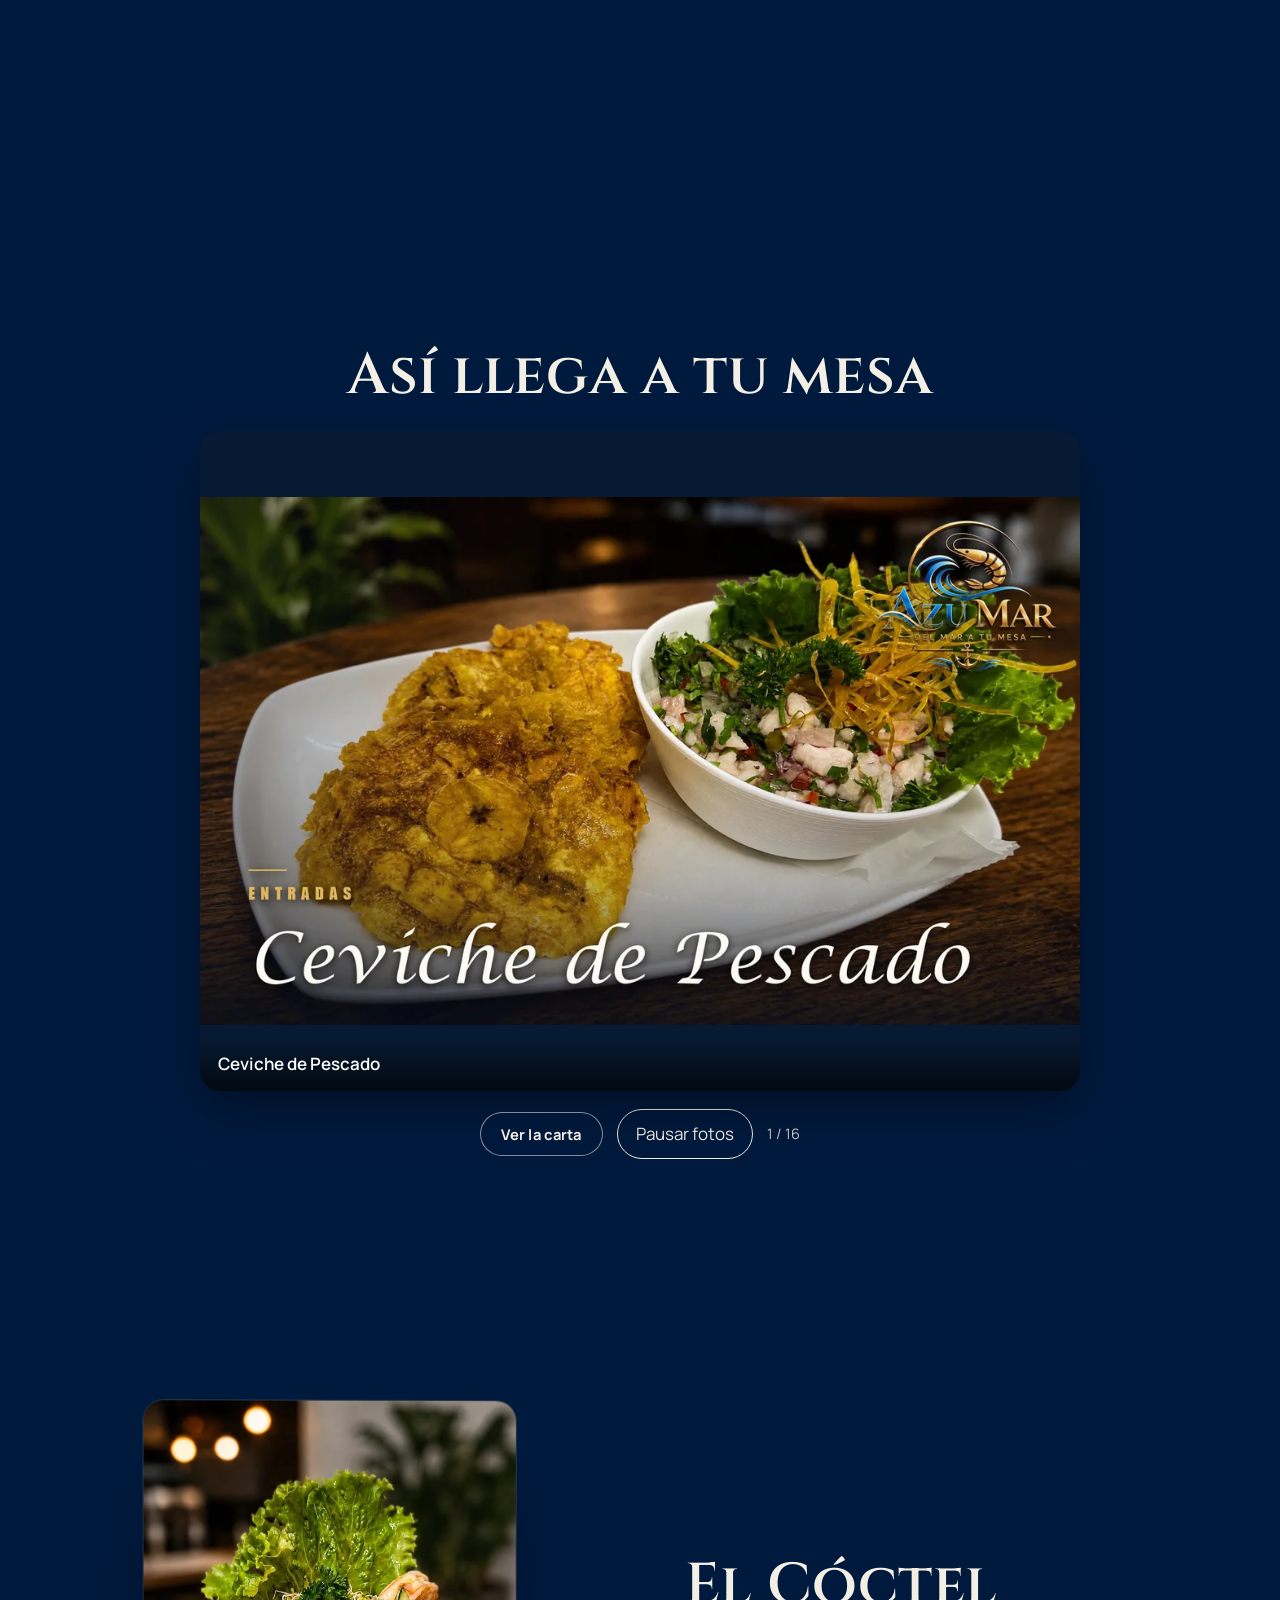
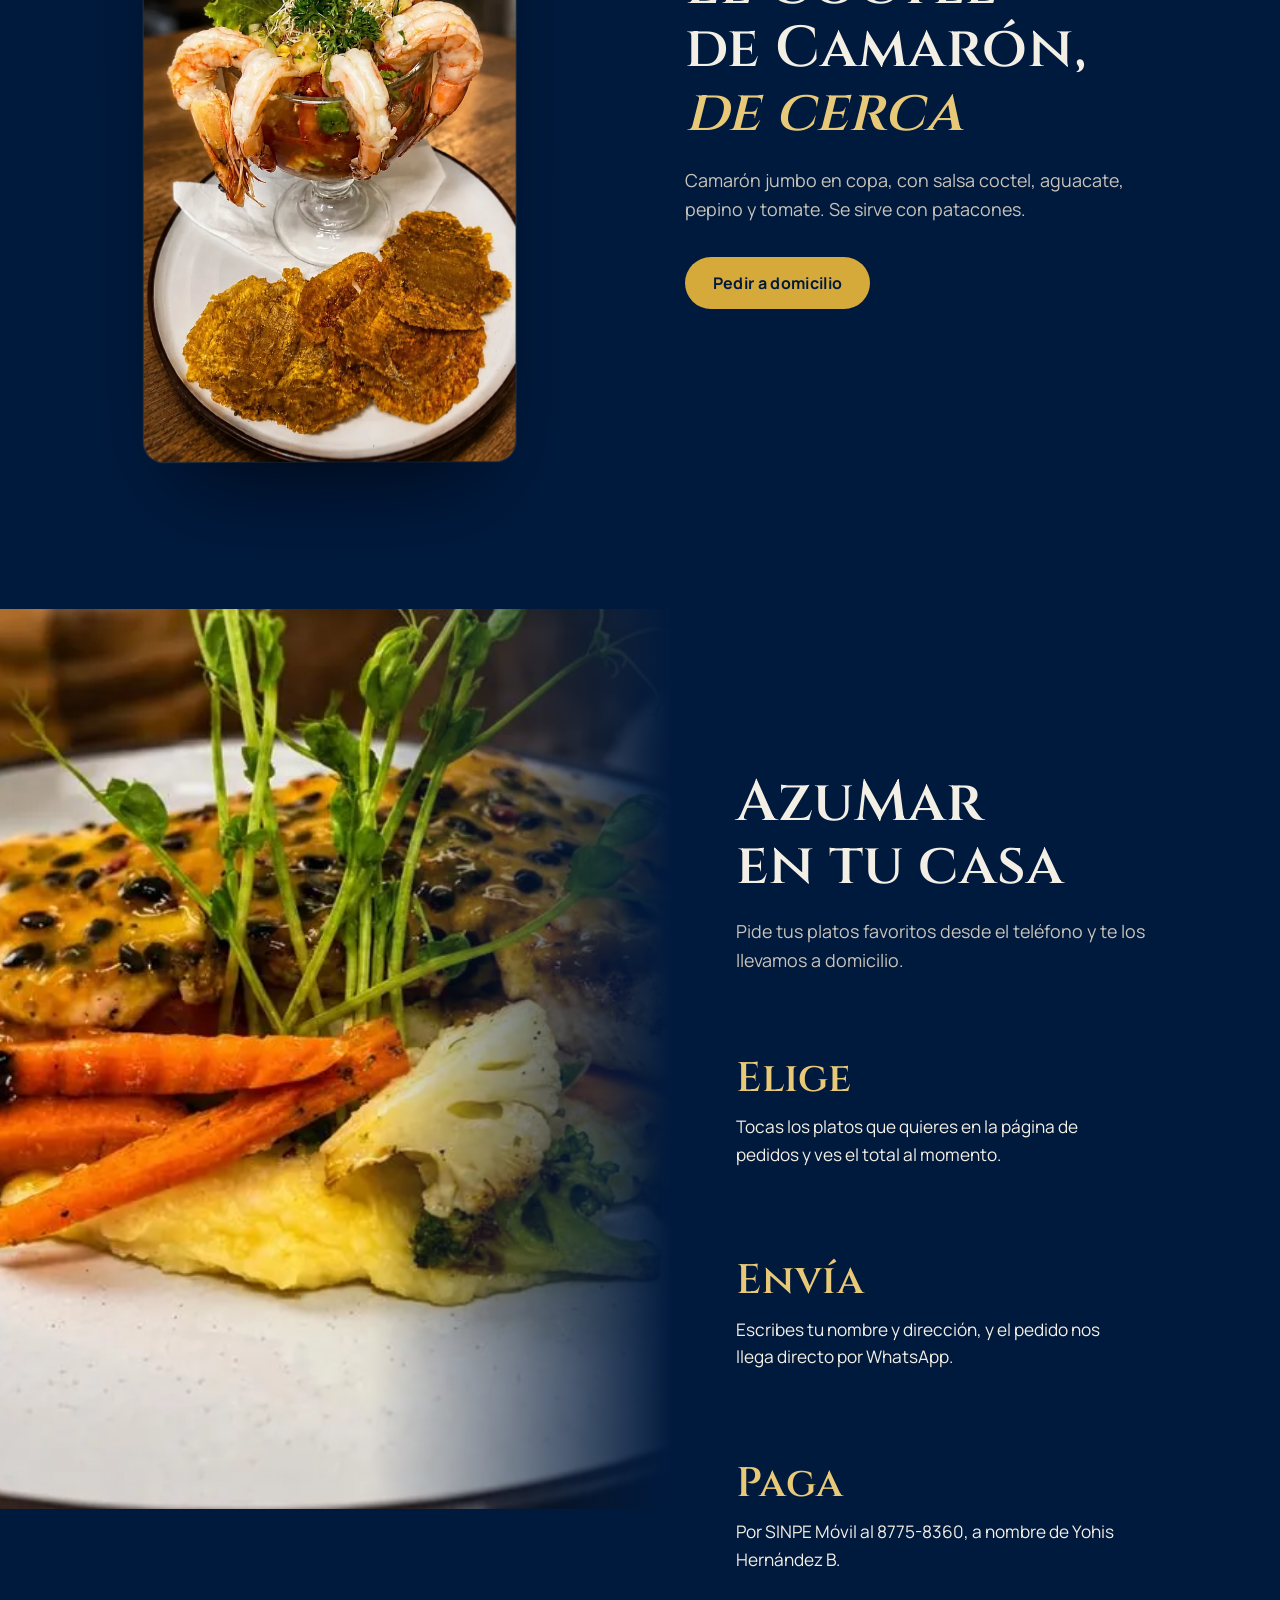
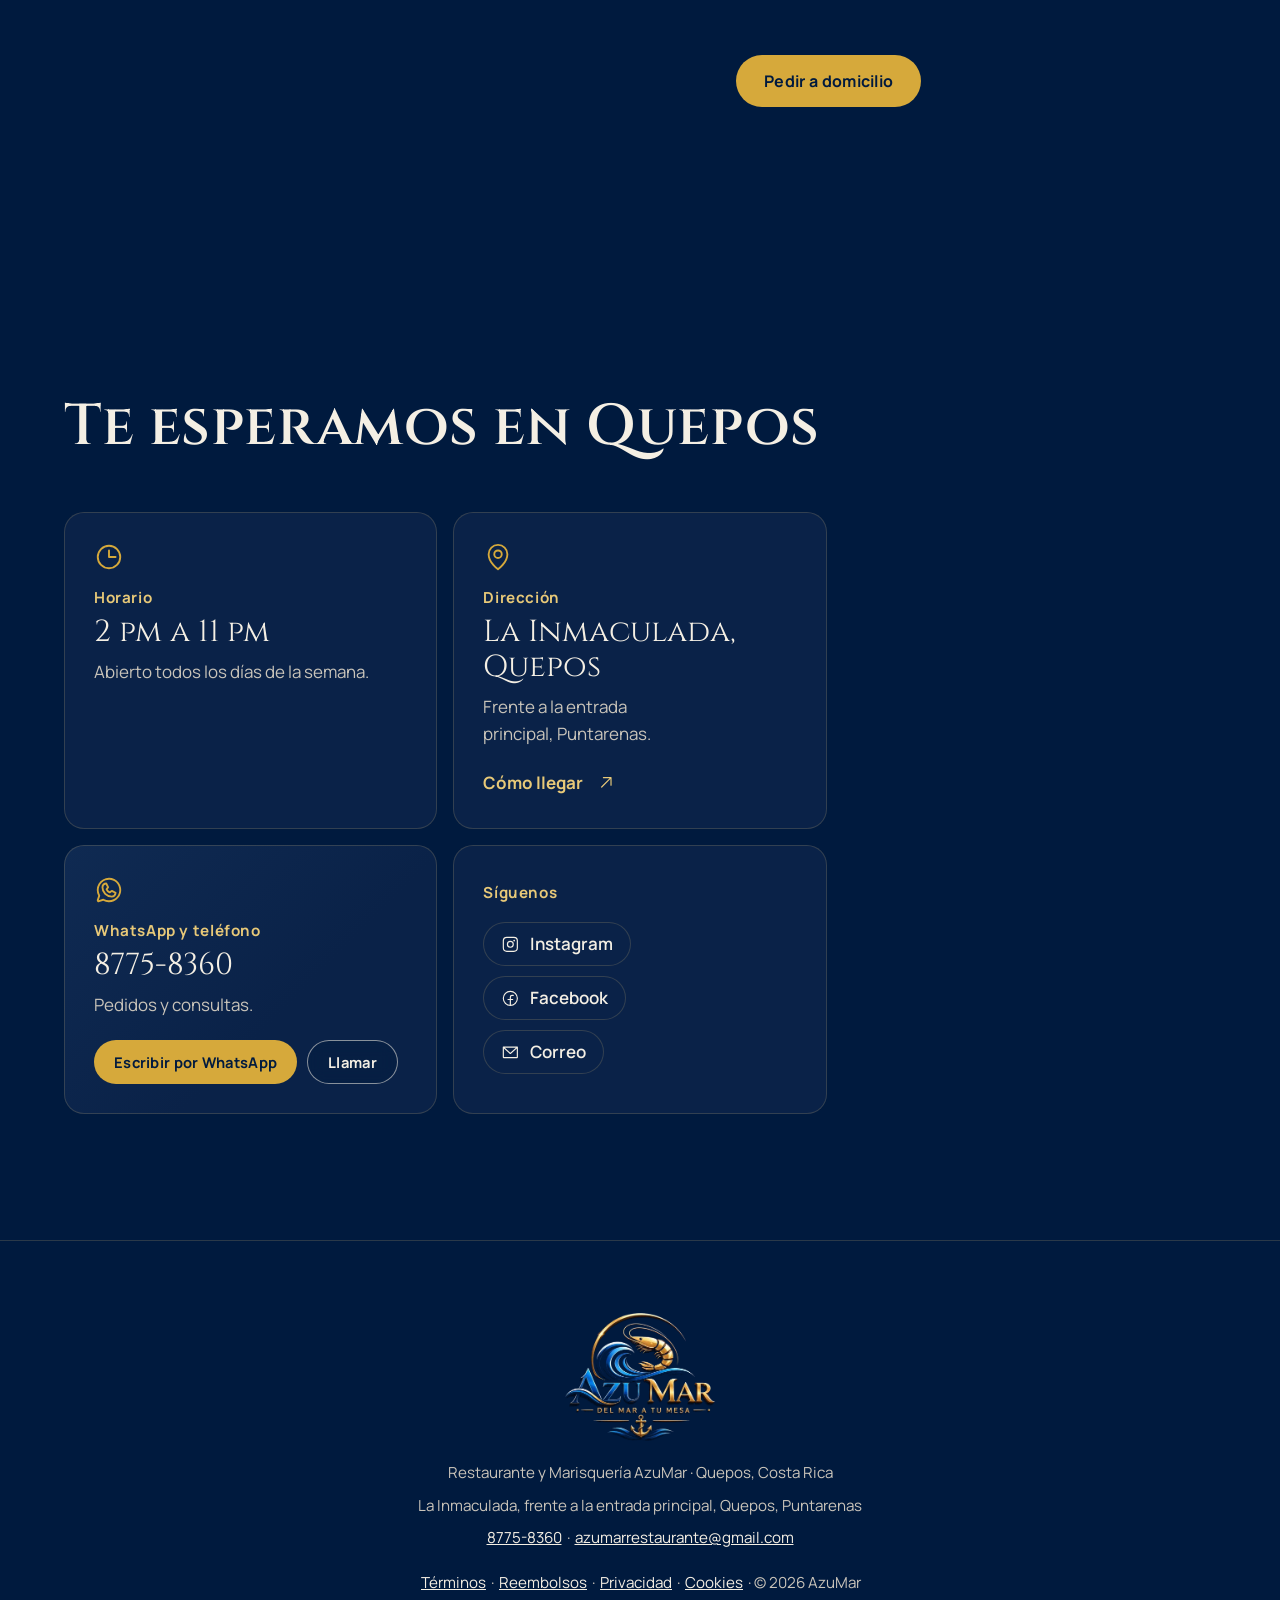
==== commit eaf530ec: "SEO: títulos 'Azumar Restaurante & Marisquería' y 'Menú Azumar', canónicas y mapa del sitio en resta" ====
--- a/index.html
+++ b/index.html
@@ -3,22 +3,22 @@
 <head>
 <meta charset="utf-8">
 <meta name="viewport" content="width=device-width, initial-scale=1, viewport-fit=cover">
-<title>AzuMar · Restaurante y Marisquería en Quepos, Costa Rica</title>
+<title>Azumar Restaurante & Marisquería | Quepos, Costa Rica</title>
 <meta name="description" content="Mariscos, cortes de carne y cocina tica en Quepos. Abierto todos los días de 2 pm a 11 pm, con servicio a domicilio.">
 <meta name="theme-color" content="#001A3E">
 <meta name="color-scheme" content="dark">
-<link rel="canonical" href="https://menu-azu-mar.vercel.app/">
+<link rel="canonical" href="https://restazumar.com/">
 
 <meta property="og:type" content="website">
 <meta property="og:locale" content="es_CR">
 <meta property="og:title" content="AzuMar · Del mar a tu mesa">
 <meta property="og:description" content="Restaurante y Marisquería en Quepos, Costa Rica. Abierto todos los días de 2 pm a 11 pm.">
-<meta property="og:url" content="https://menu-azu-mar.vercel.app/">
-<meta property="og:image" content="https://menu-azu-mar.vercel.app/plato-coctel.webp">
-
-<link rel="alternate" hreflang="es" href="https://menu-azu-mar.vercel.app/">
-<link rel="alternate" hreflang="en" href="https://menu-azu-mar.vercel.app/en">
-<link rel="alternate" hreflang="x-default" href="https://menu-azu-mar.vercel.app/">
+<meta property="og:url" content="https://restazumar.com/">
+<meta property="og:image" content="https://restazumar.com/plato-coctel.webp">
+
+<link rel="alternate" hreflang="es" href="https://restazumar.com/">
+<link rel="alternate" hreflang="en" href="https://restazumar.com/en">
+<link rel="alternate" hreflang="x-default" href="https://restazumar.com/">
 <link rel="icon" href="icono.png">
 <link rel="apple-touch-icon" href="icono.png">
 <link rel="preload" href="fuente-cinzel.woff2" as="font" type="font/woff2" crossorigin>
@@ -86,9 +86,9 @@
     "opens": "14:00",
     "closes": "23:00"
   },
-  "url": "https://menu-azu-mar.vercel.app/",
-  "image": "https://menu-azu-mar.vercel.app/plato-coctel.webp",
-  "hasMenu": "https://menu-azu-mar.vercel.app/carta",
+  "url": "https://restazumar.com/",
+  "image": "https://restazumar.com/plato-coctel.webp",
+  "hasMenu": "https://restazumar.com/carta",
   "sameAs": [
     "https://www.instagram.com/azu_mar_rest",
     "https://www.facebook.com/profile.php?id=61591189964160"
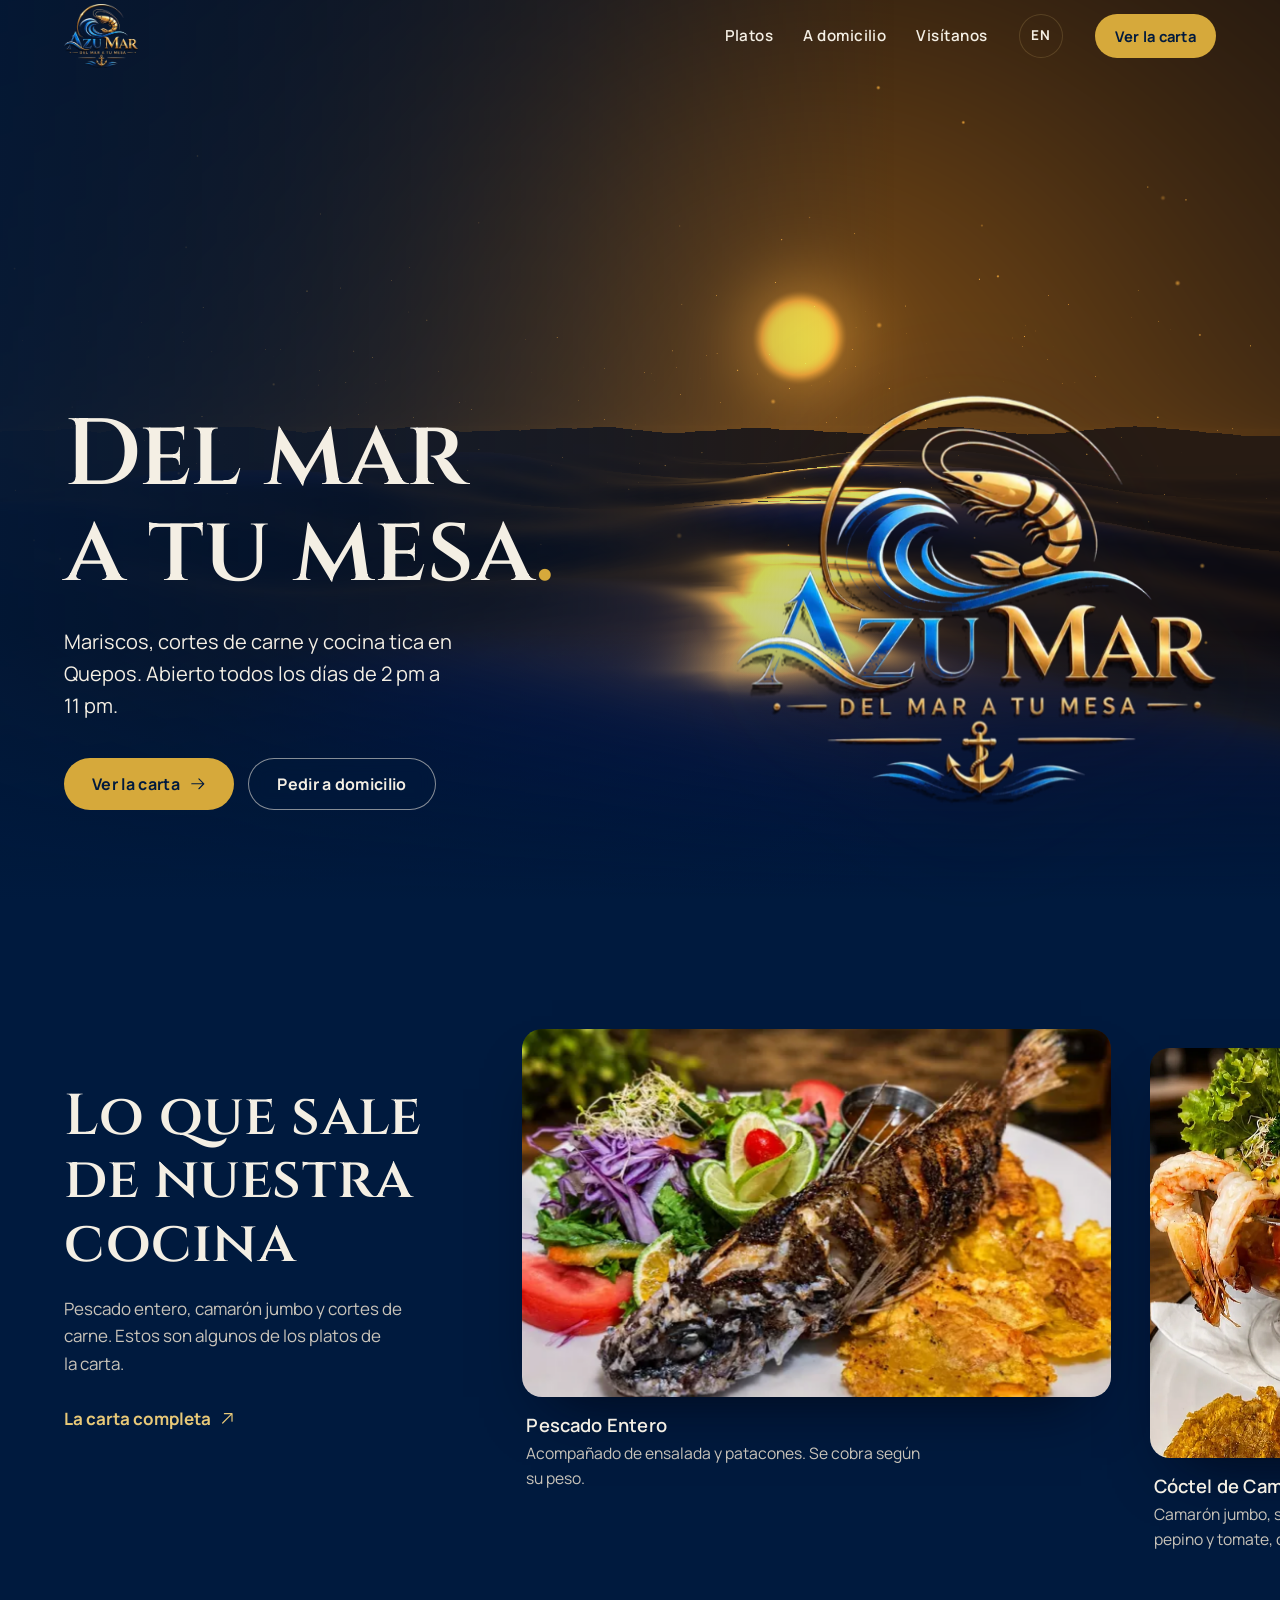
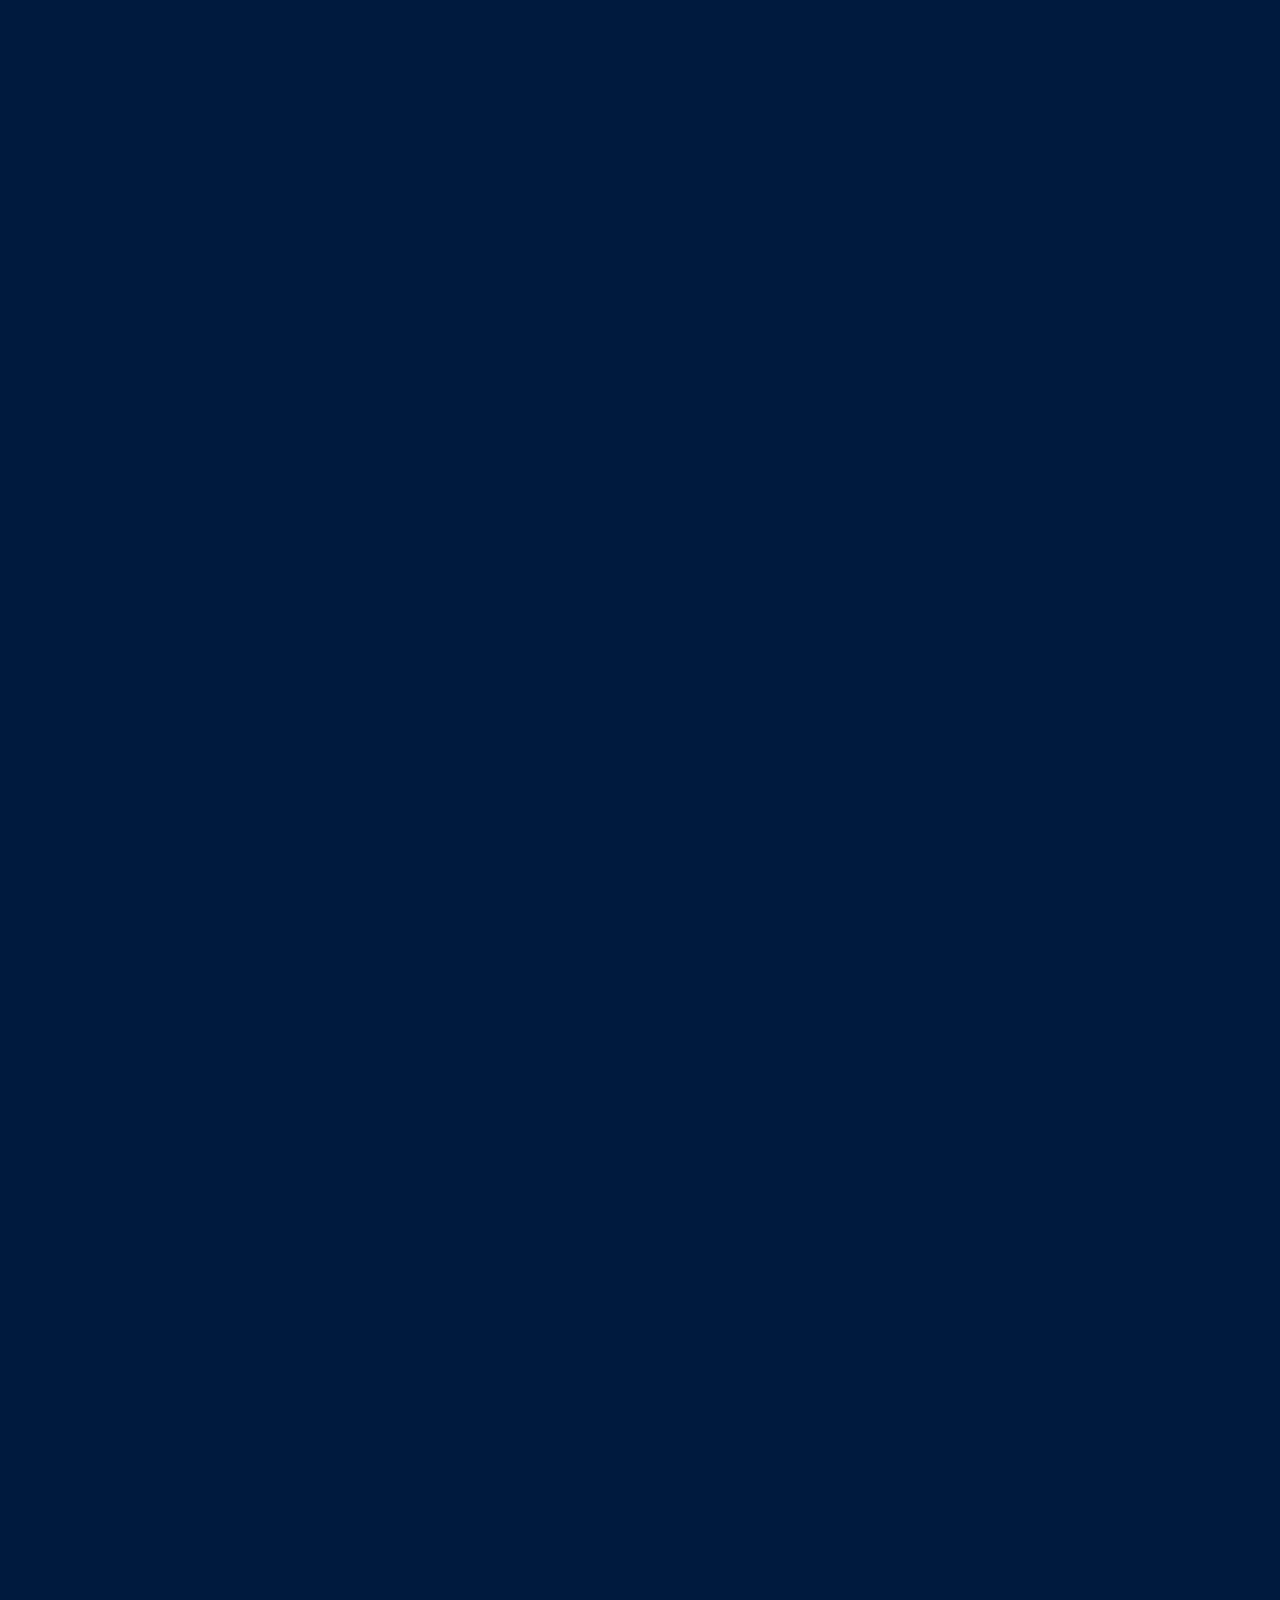
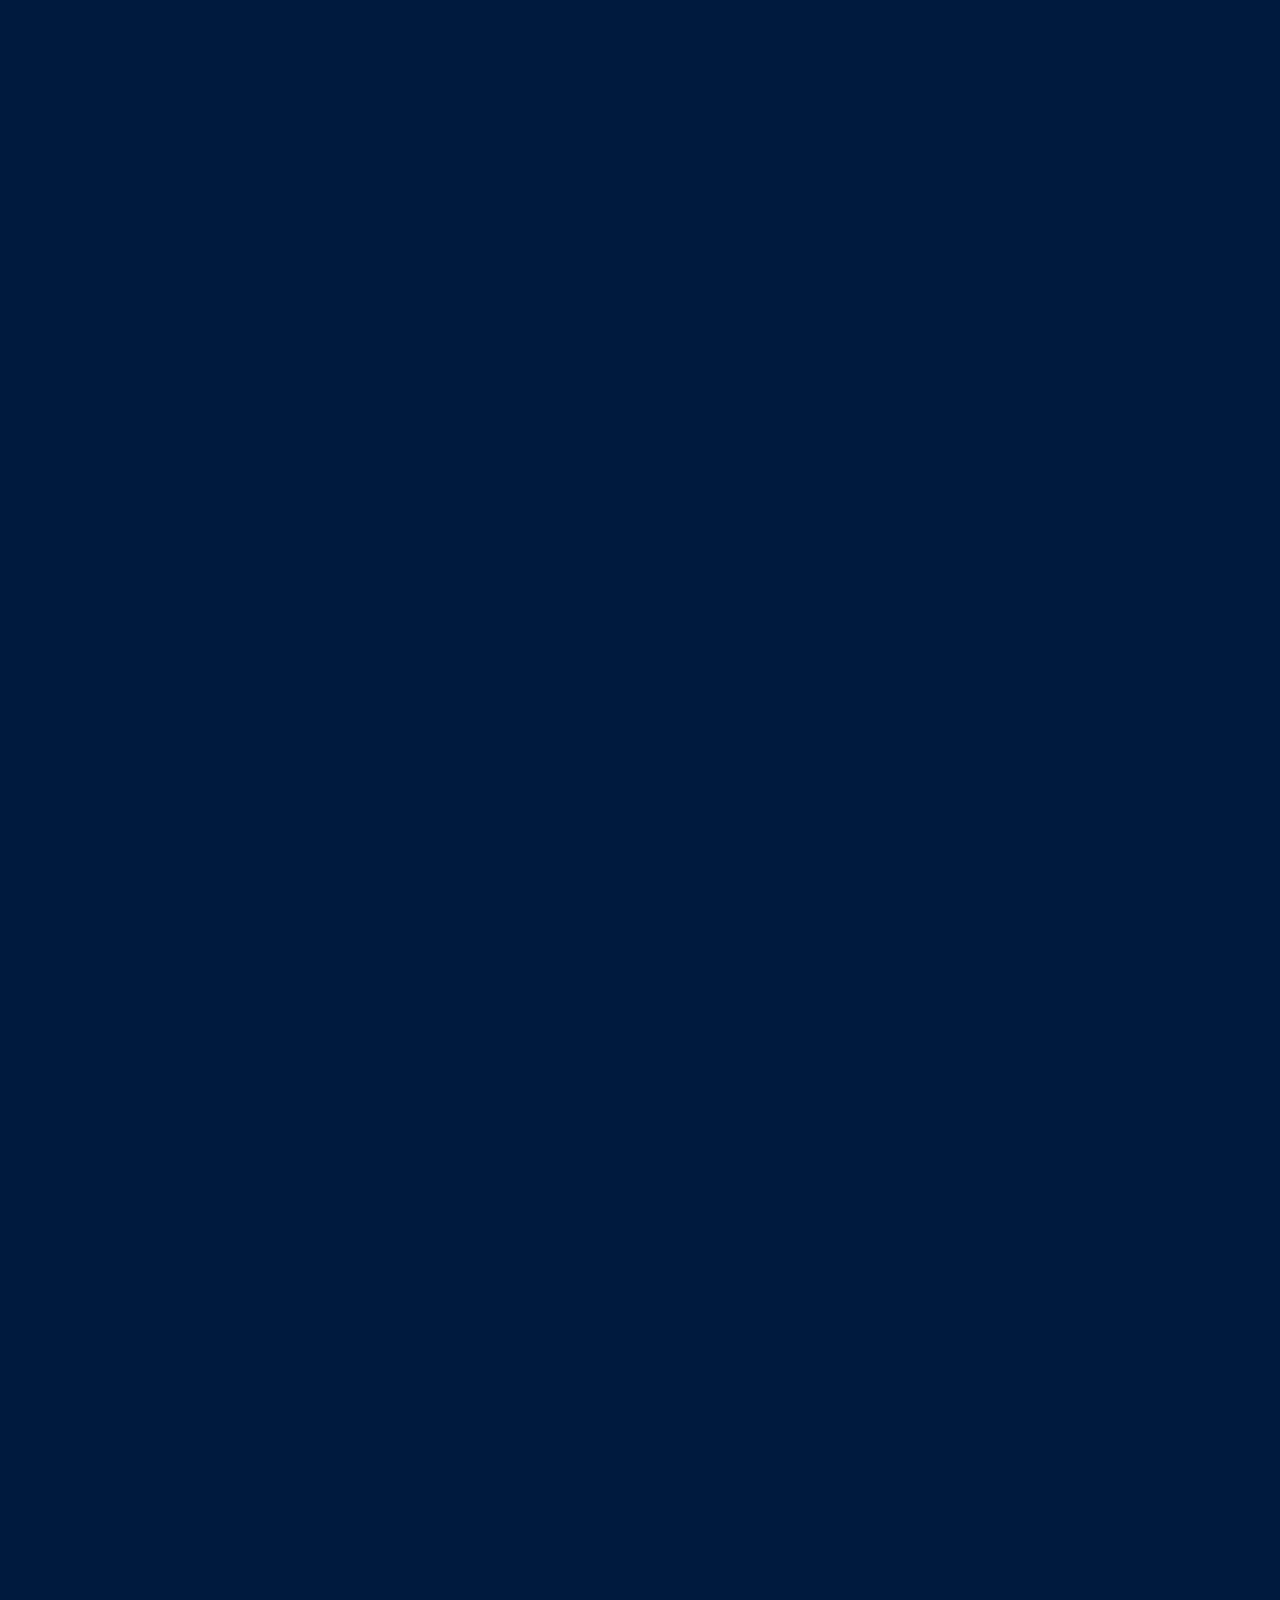
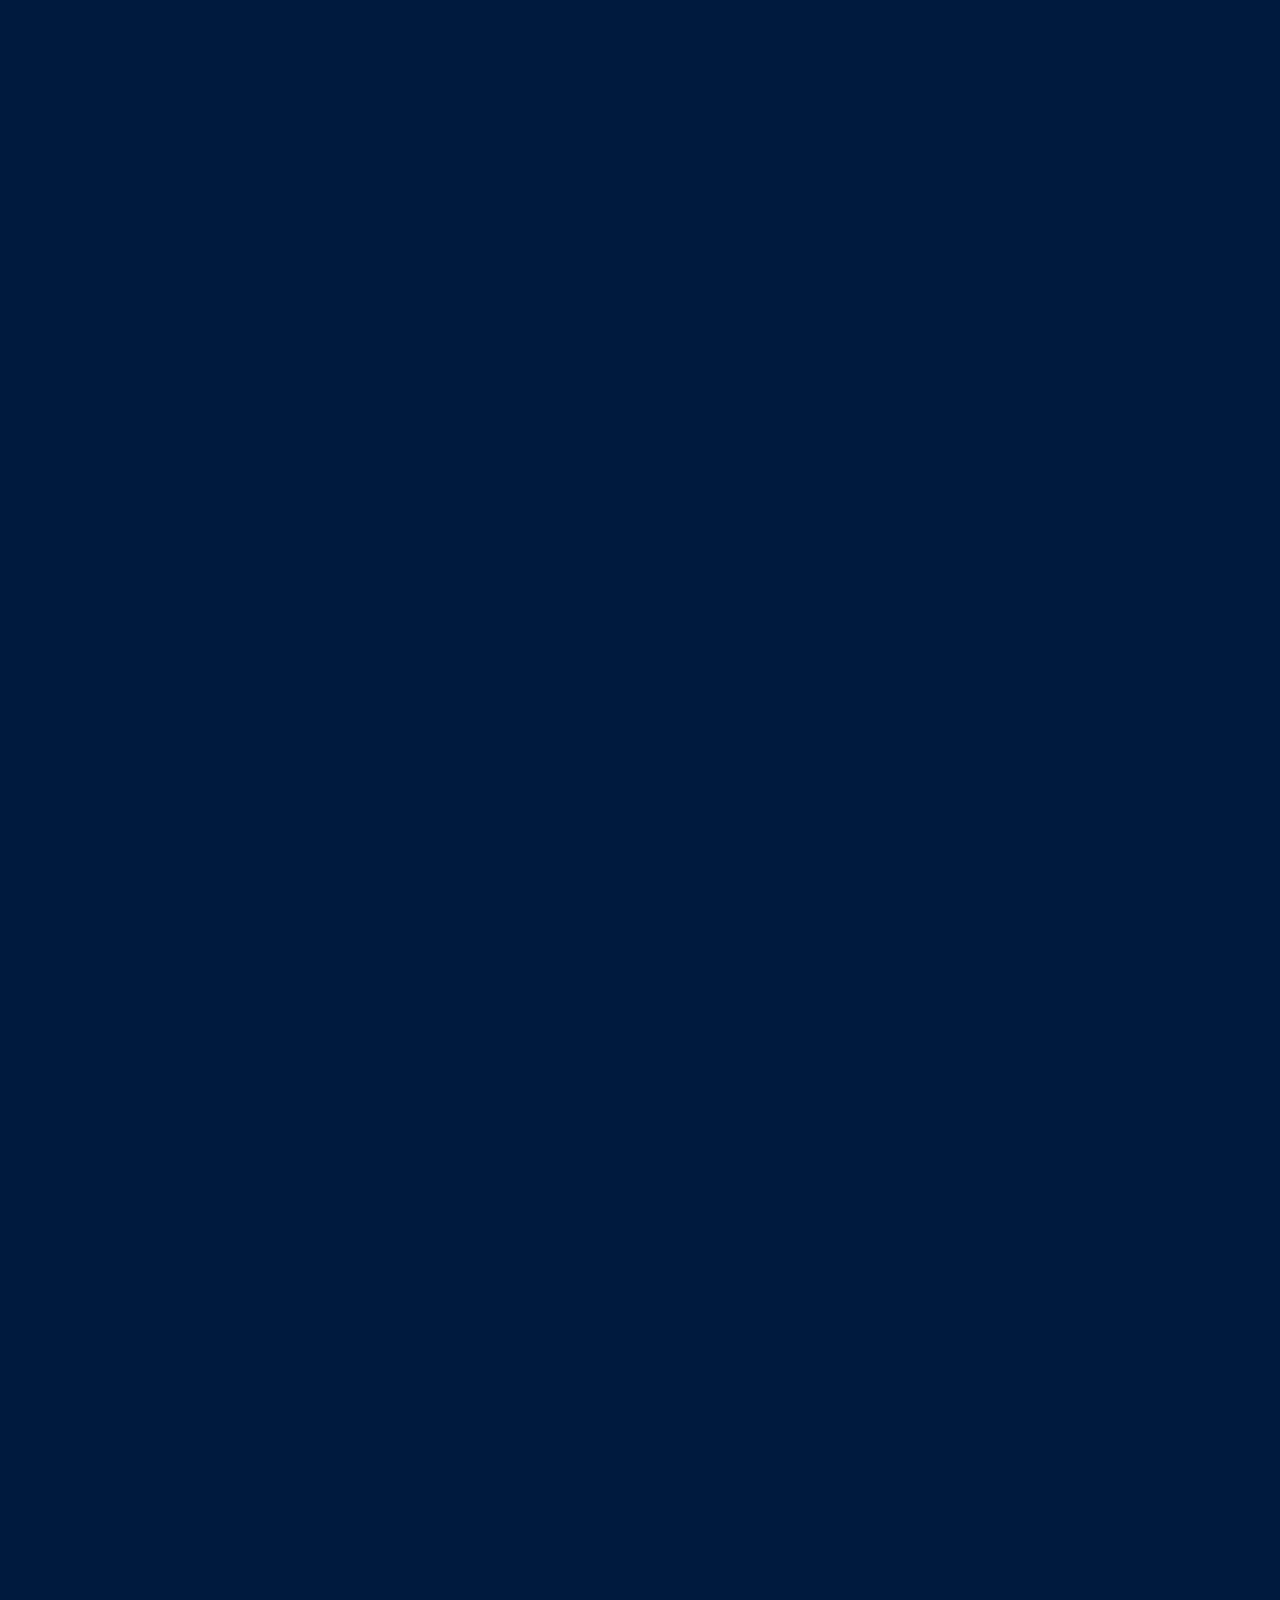
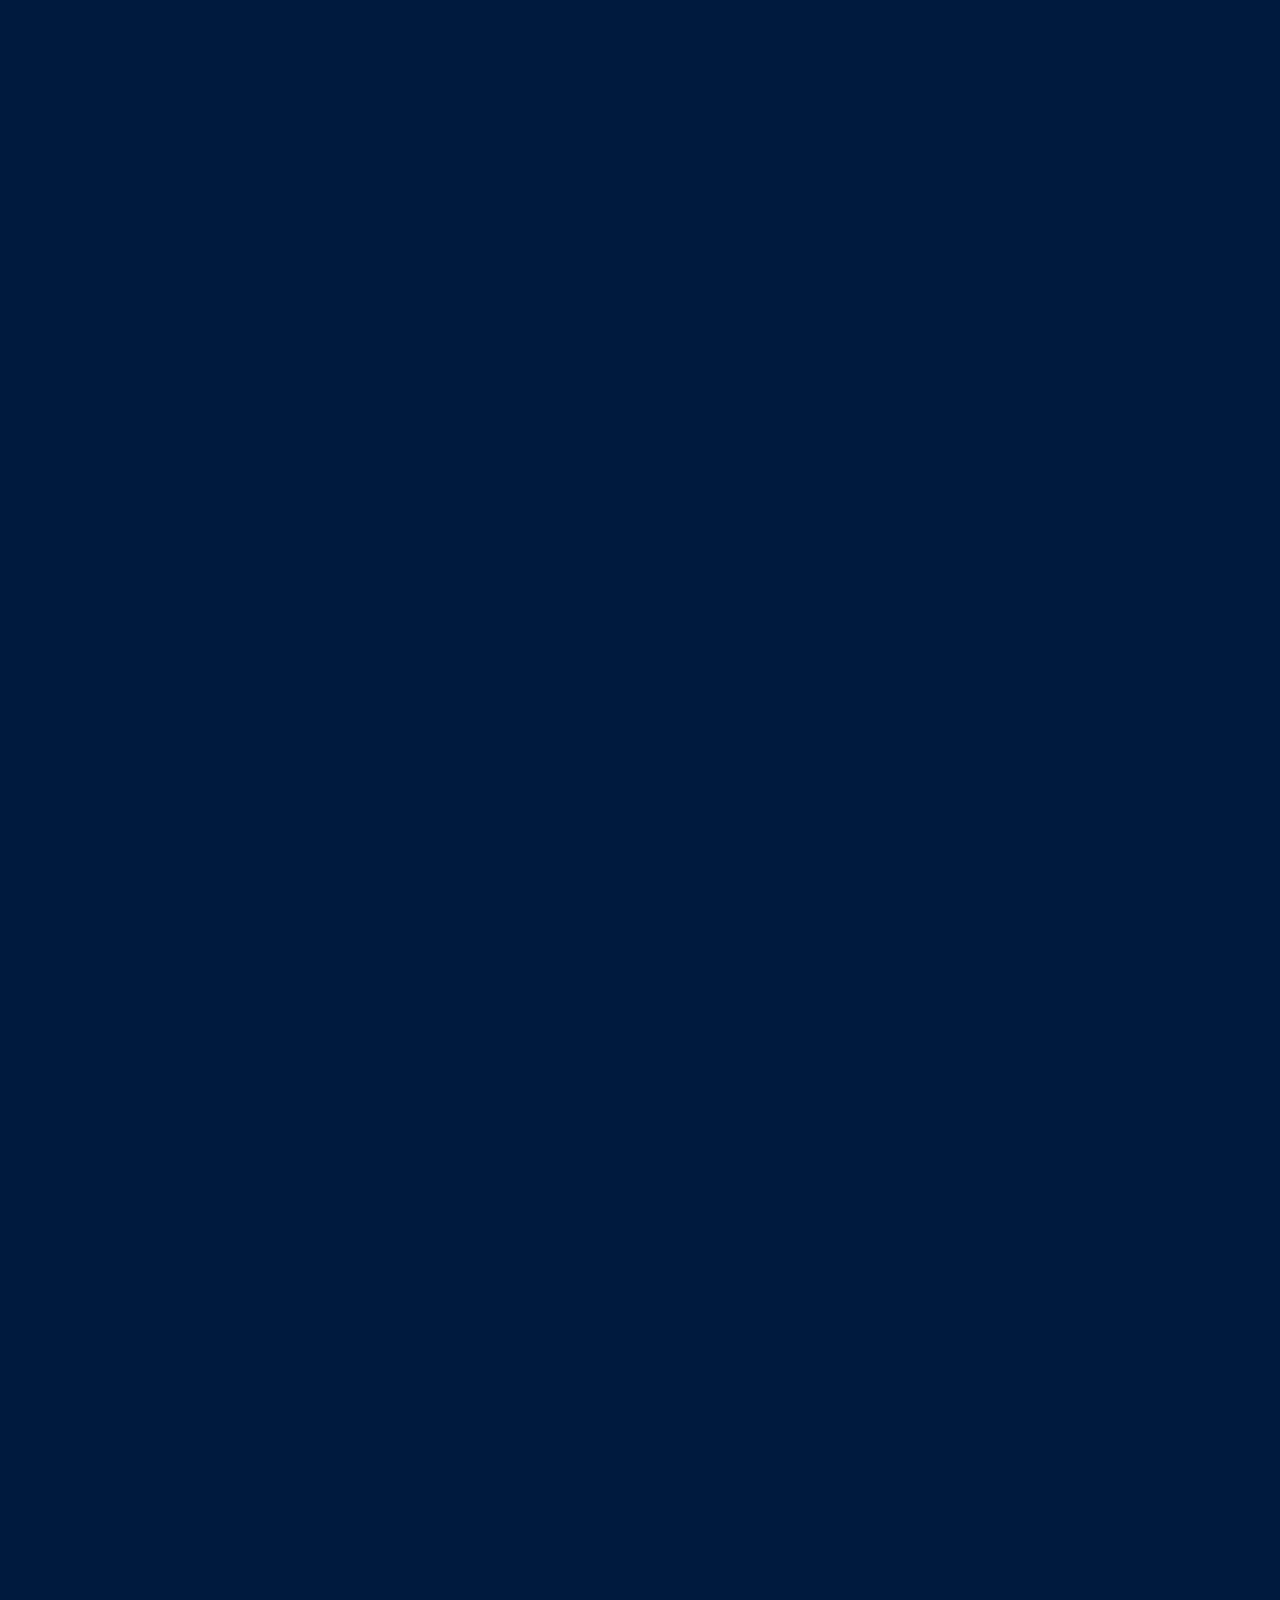
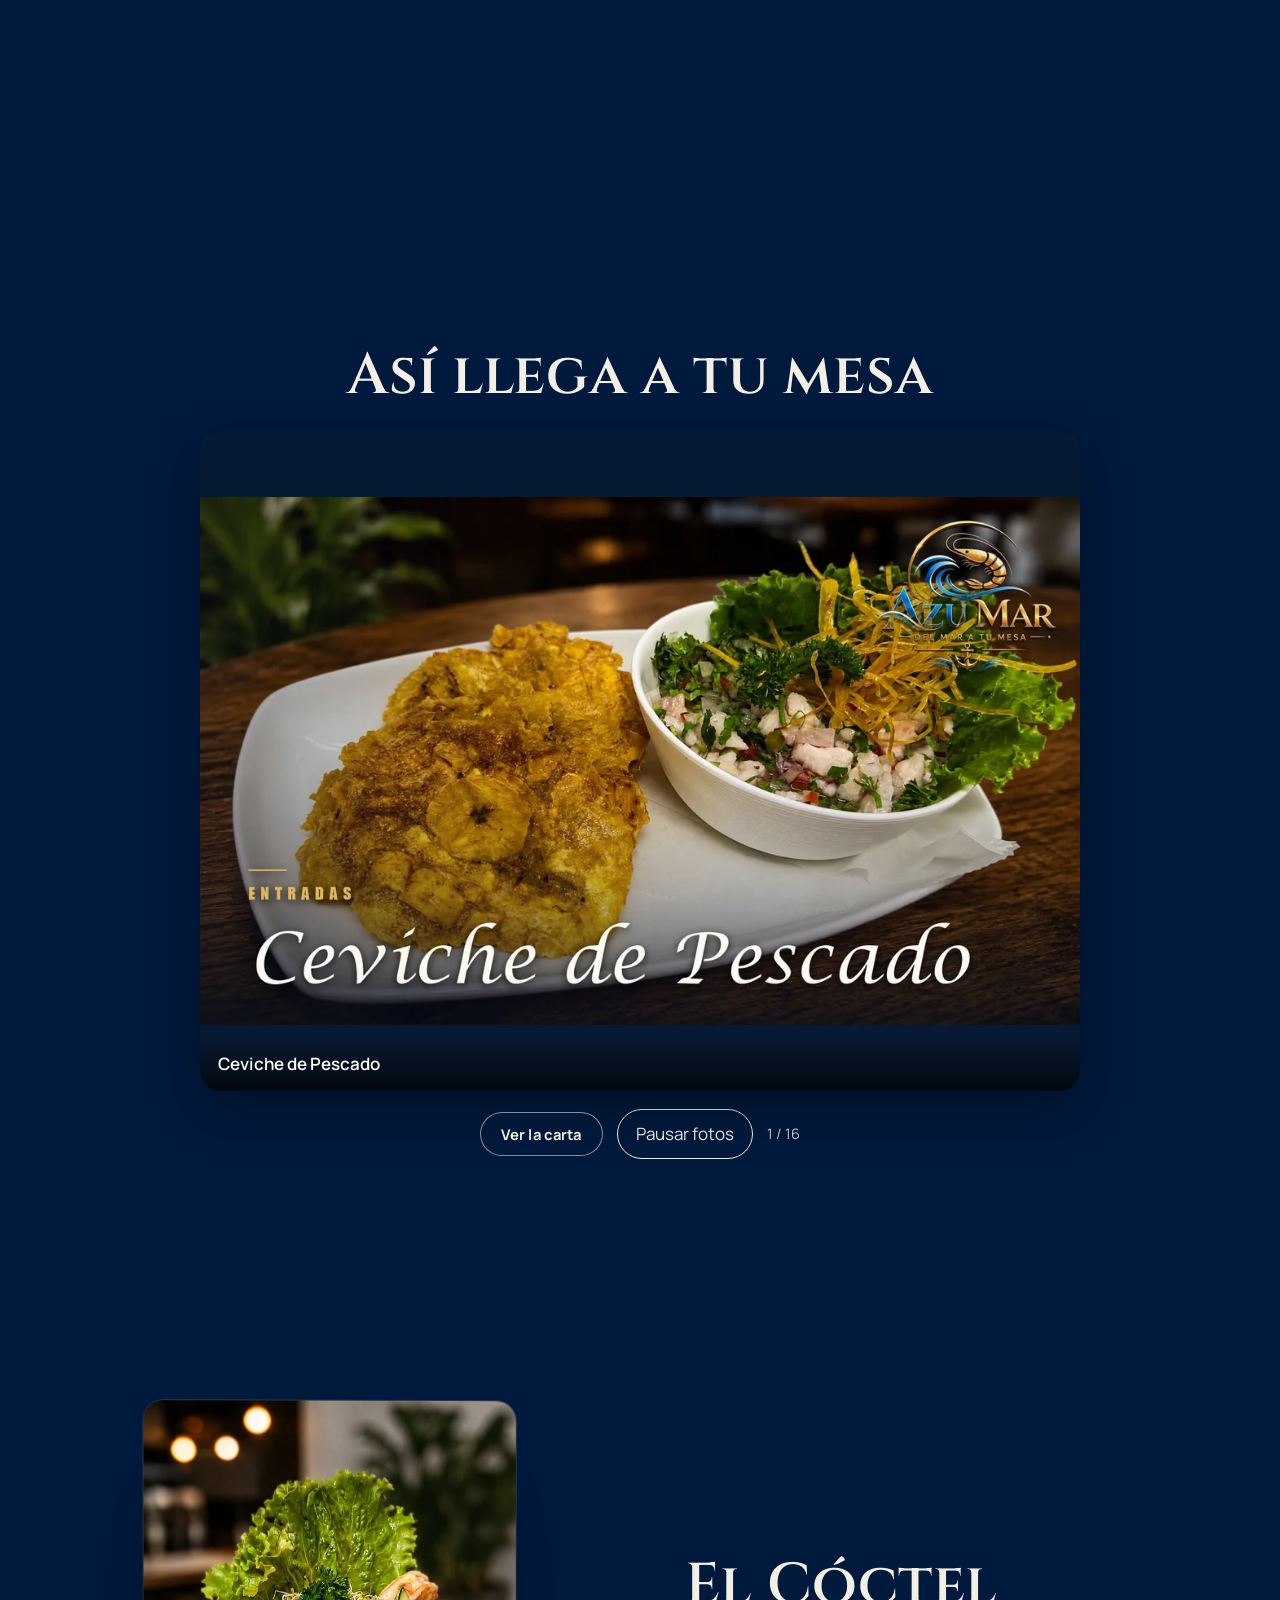
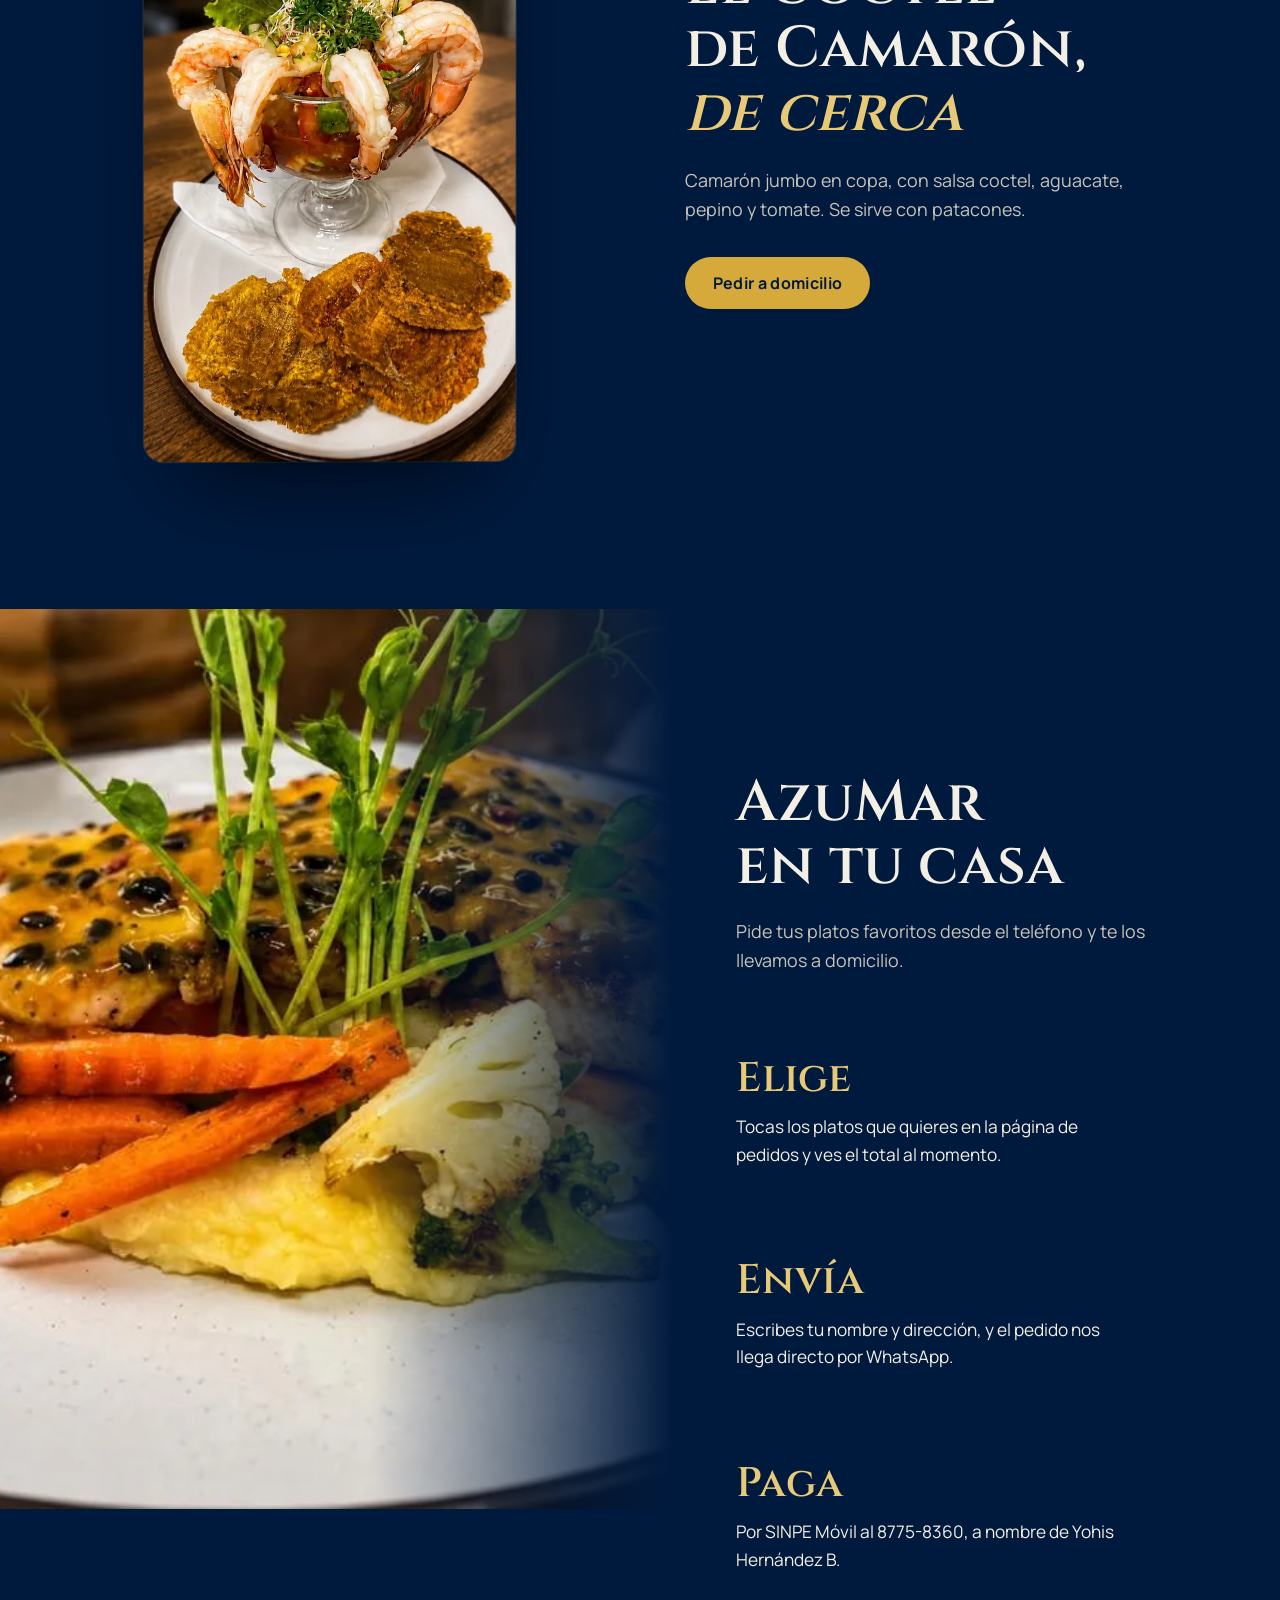
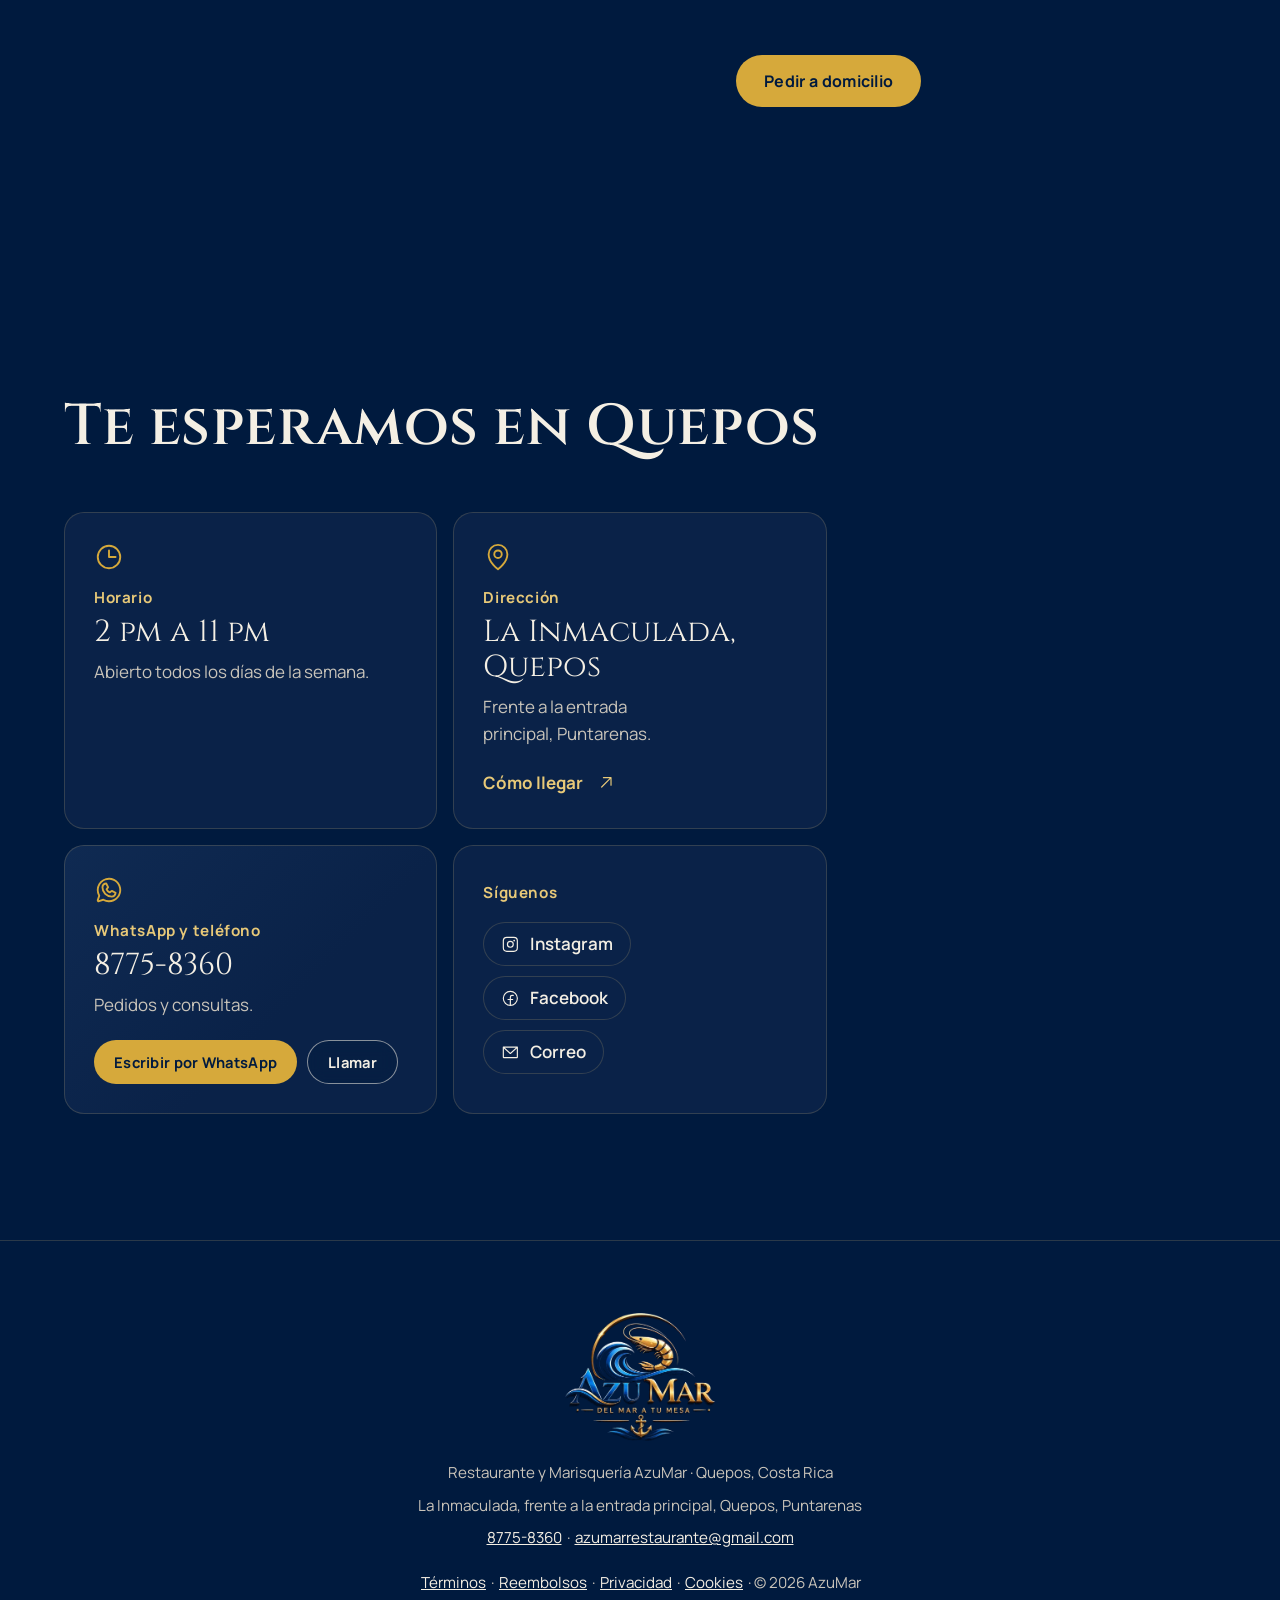
==== commit 526cfd01: "Google Analytics (G-ZLZR0Q7YXE) y textos de privacidad y cookies actualizados Co-Authored-By: Claude" ====
--- a/index.html
+++ b/index.html
@@ -95,6 +95,14 @@
   ]
 }
 </script>
+  <!-- Google Analytics (medición de visitas). Ver la página de Privacidad y Cookies. -->
+  <script async src="https://www.googletagmanager.com/gtag/js?id=G-ZLZR0Q7YXE"></script>
+  <script>
+    window.dataLayer = window.dataLayer || [];
+    function gtag(){dataLayer.push(arguments);}
+    gtag('js', new Date());
+    gtag('config', 'G-ZLZR0Q7YXE');
+  </script>
 </head>
 <body>
 <svg width="0" height="0" style="position:absolute" aria-hidden="true" focusable="false">
